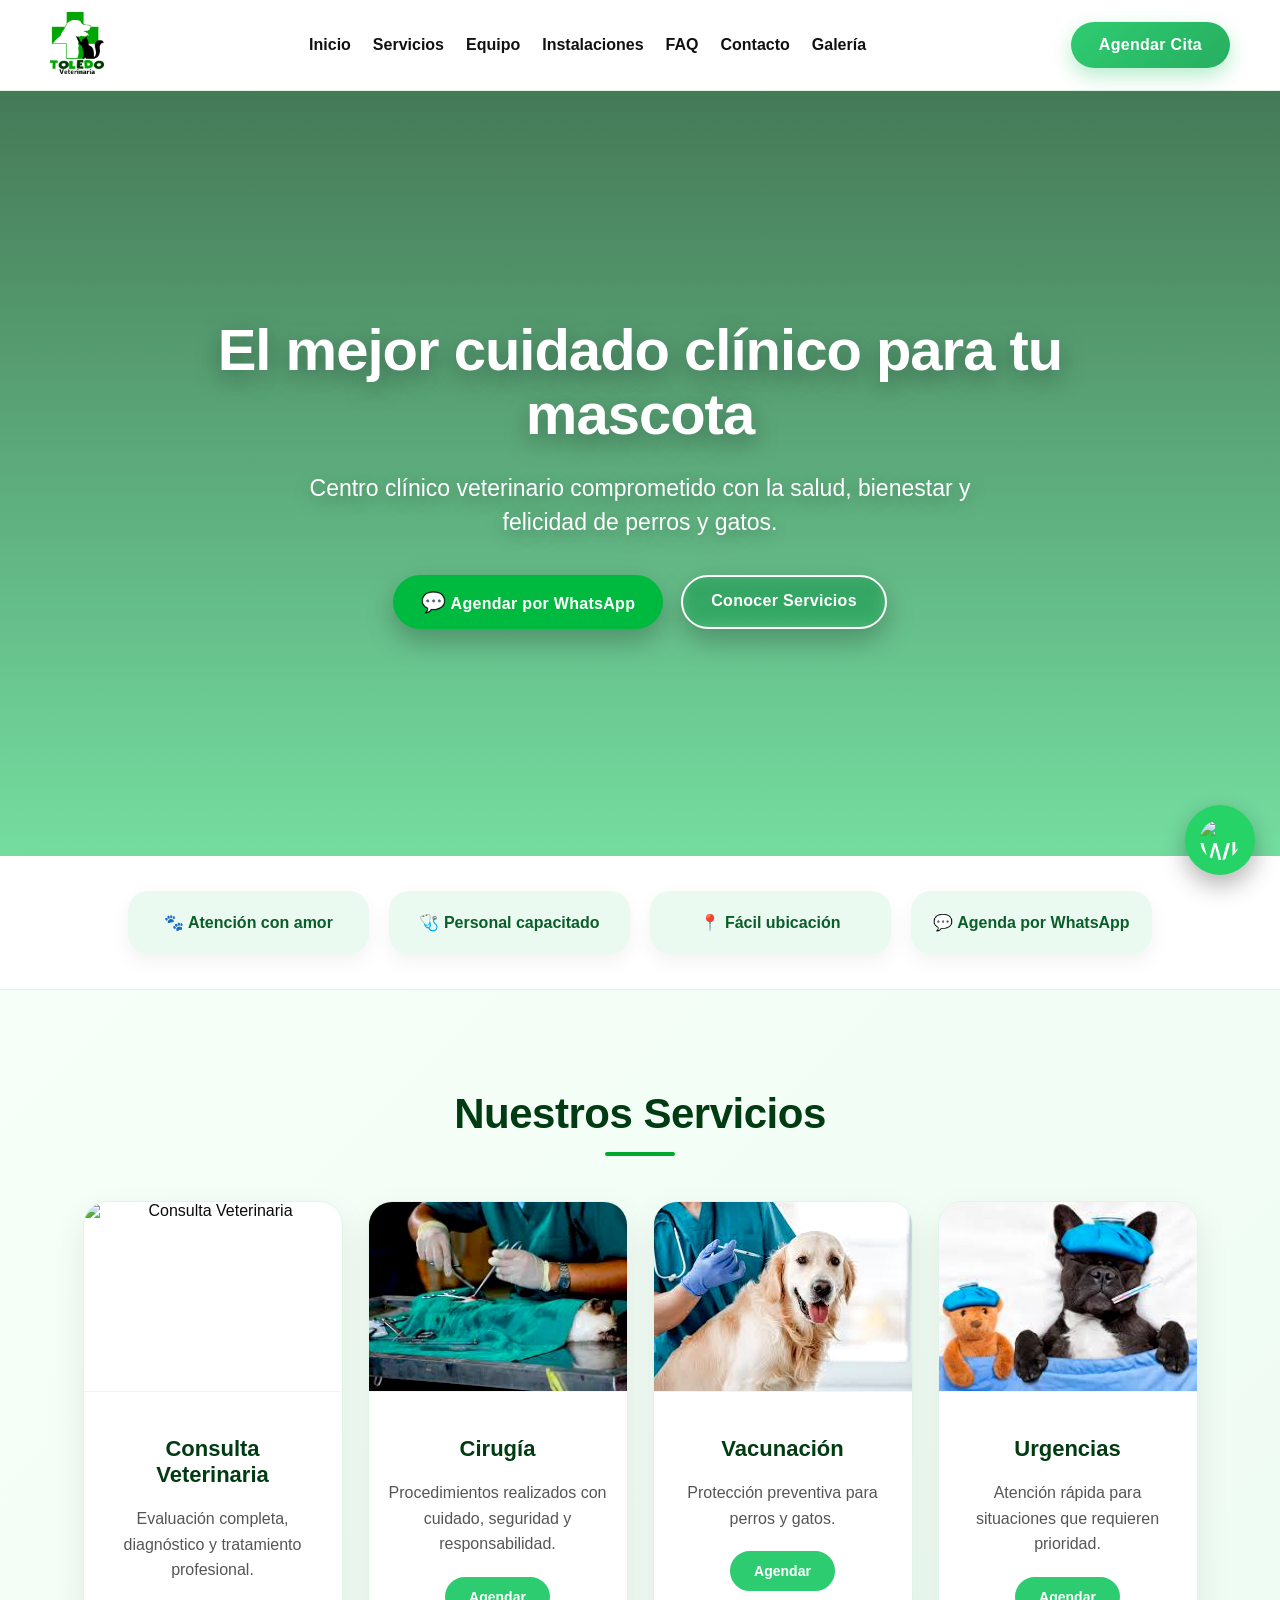
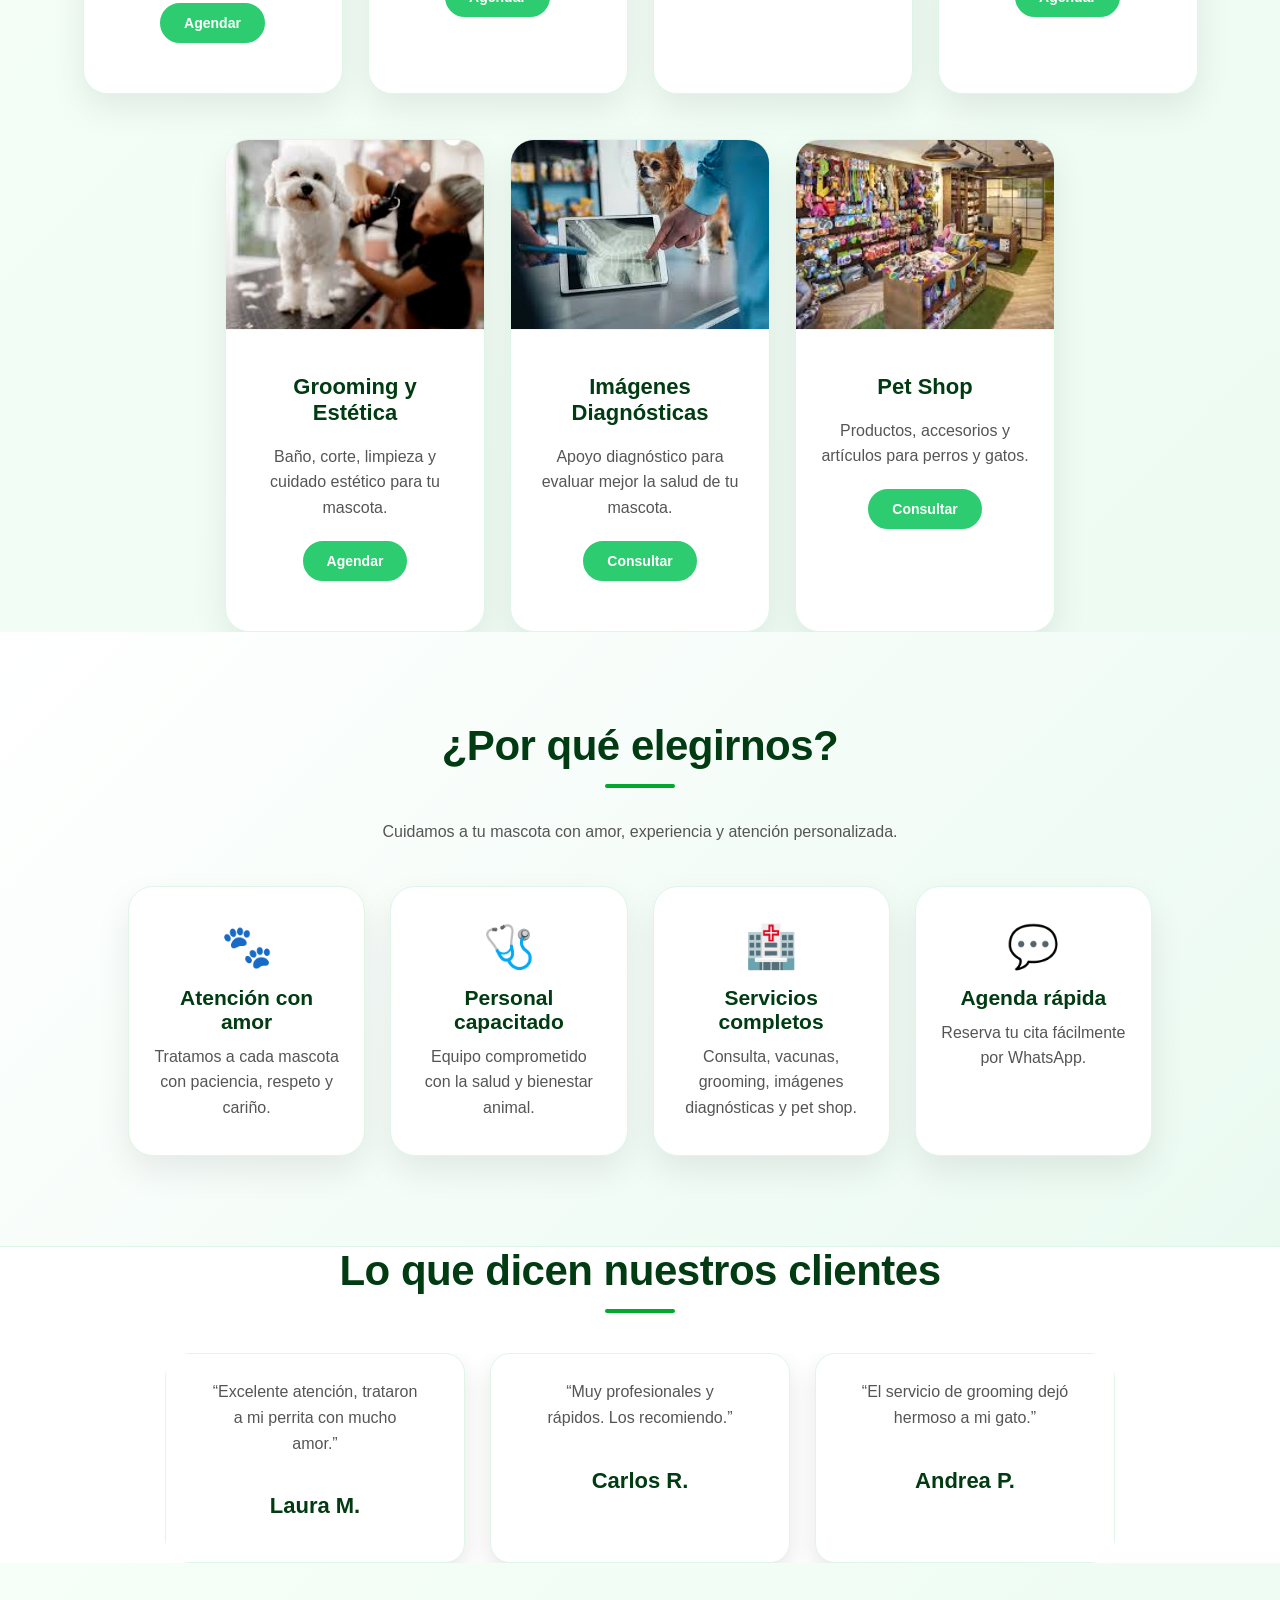
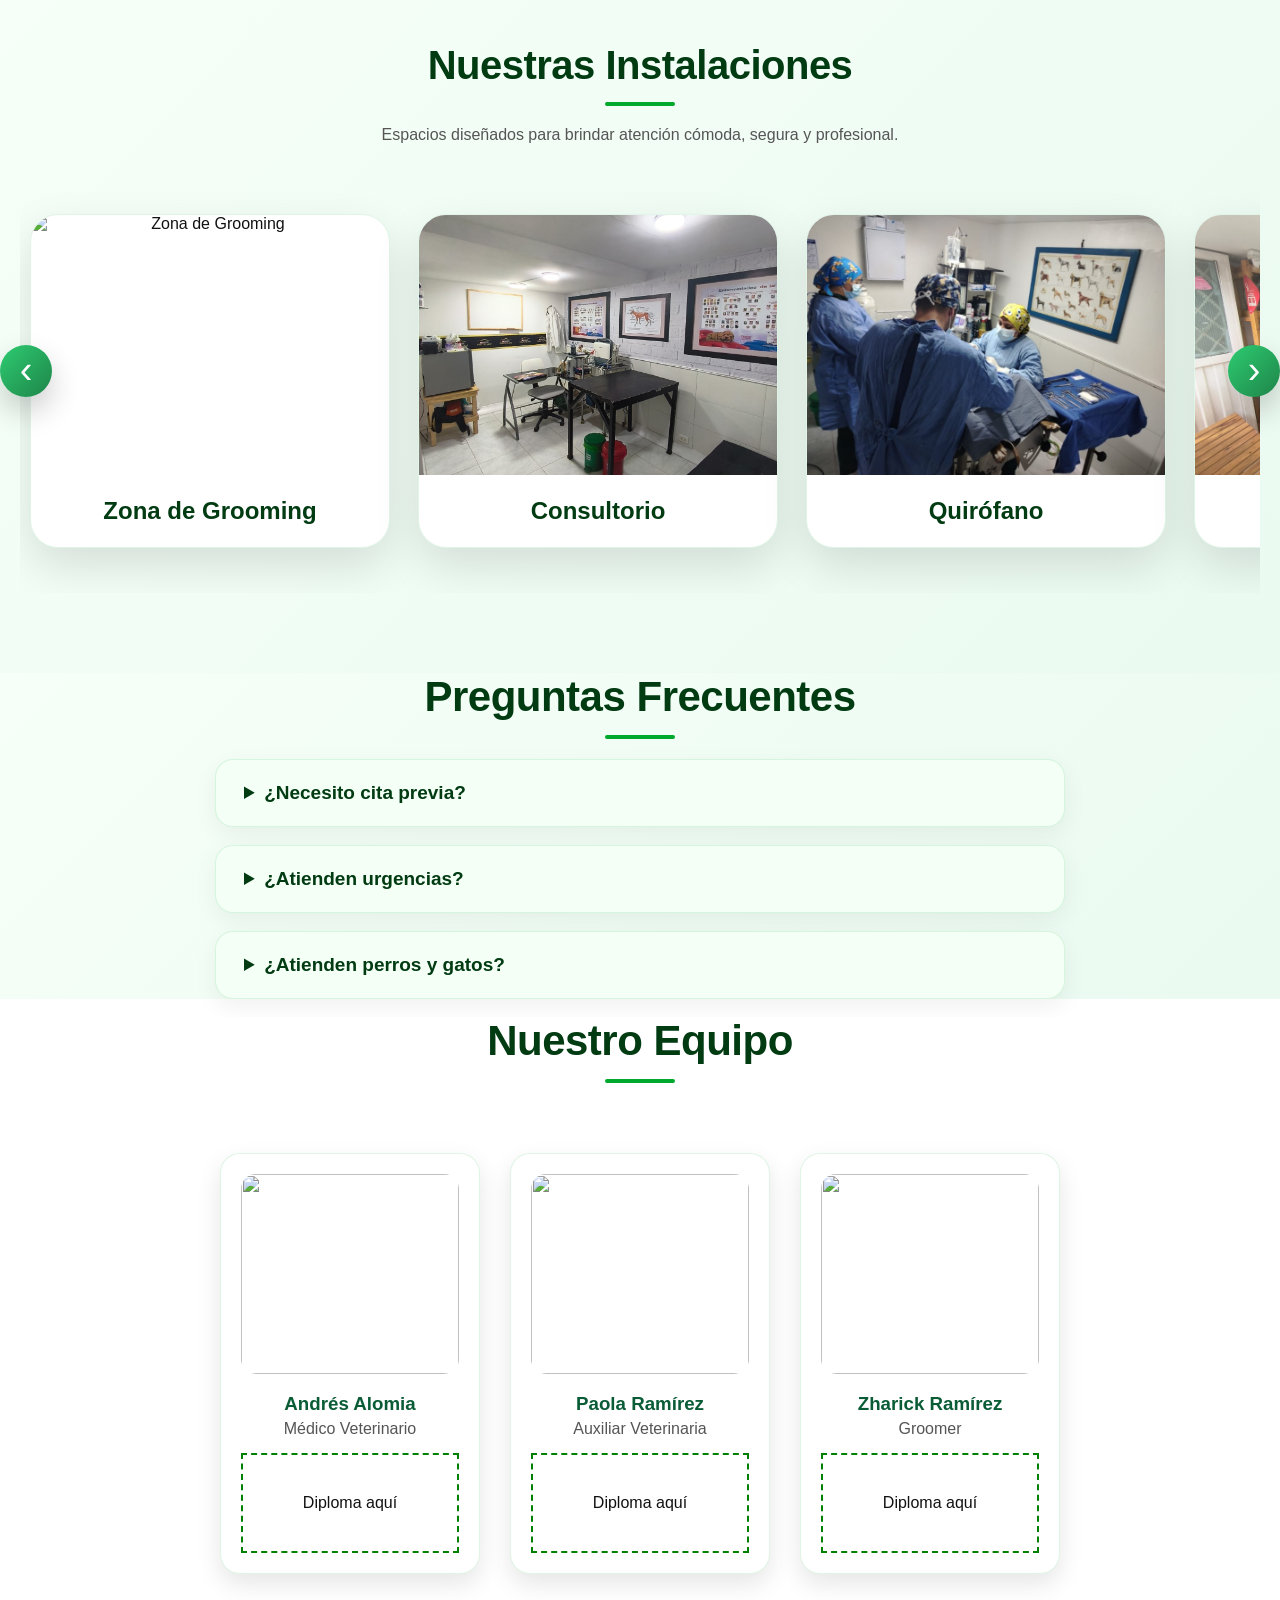
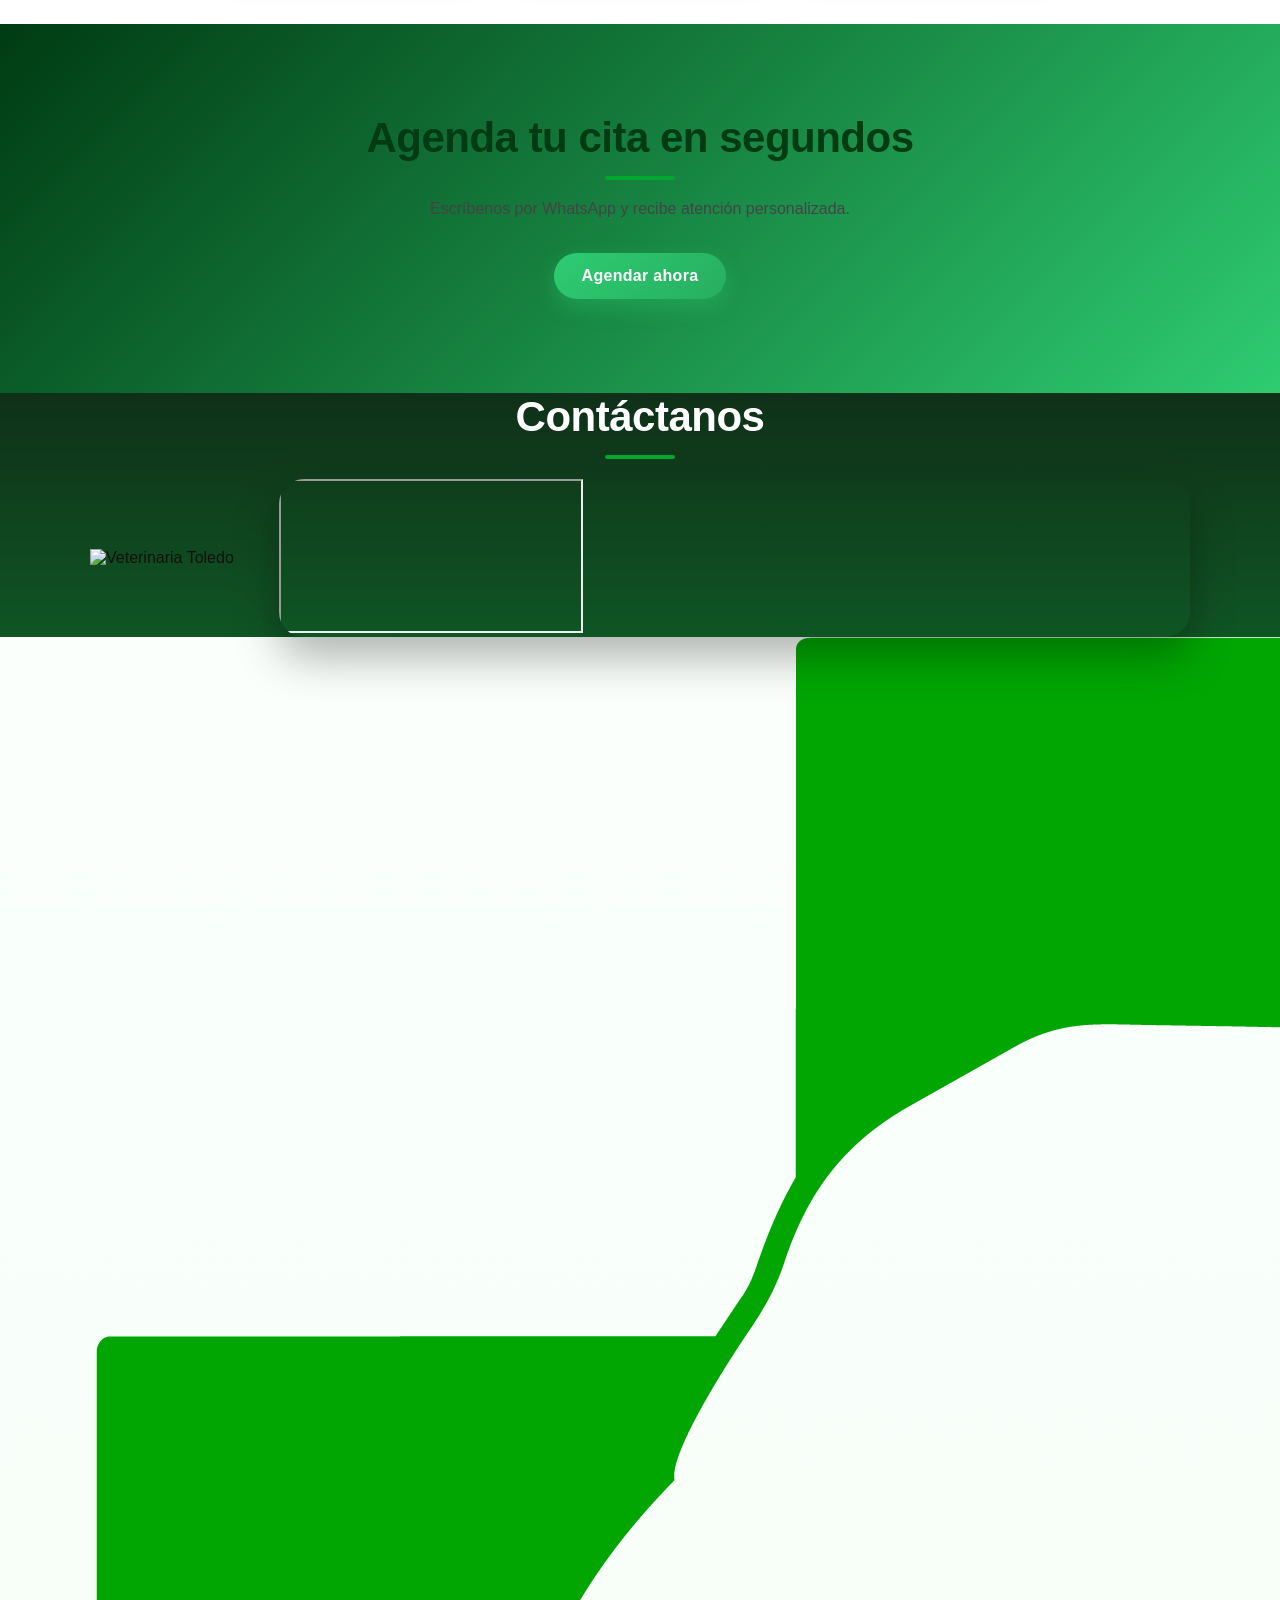
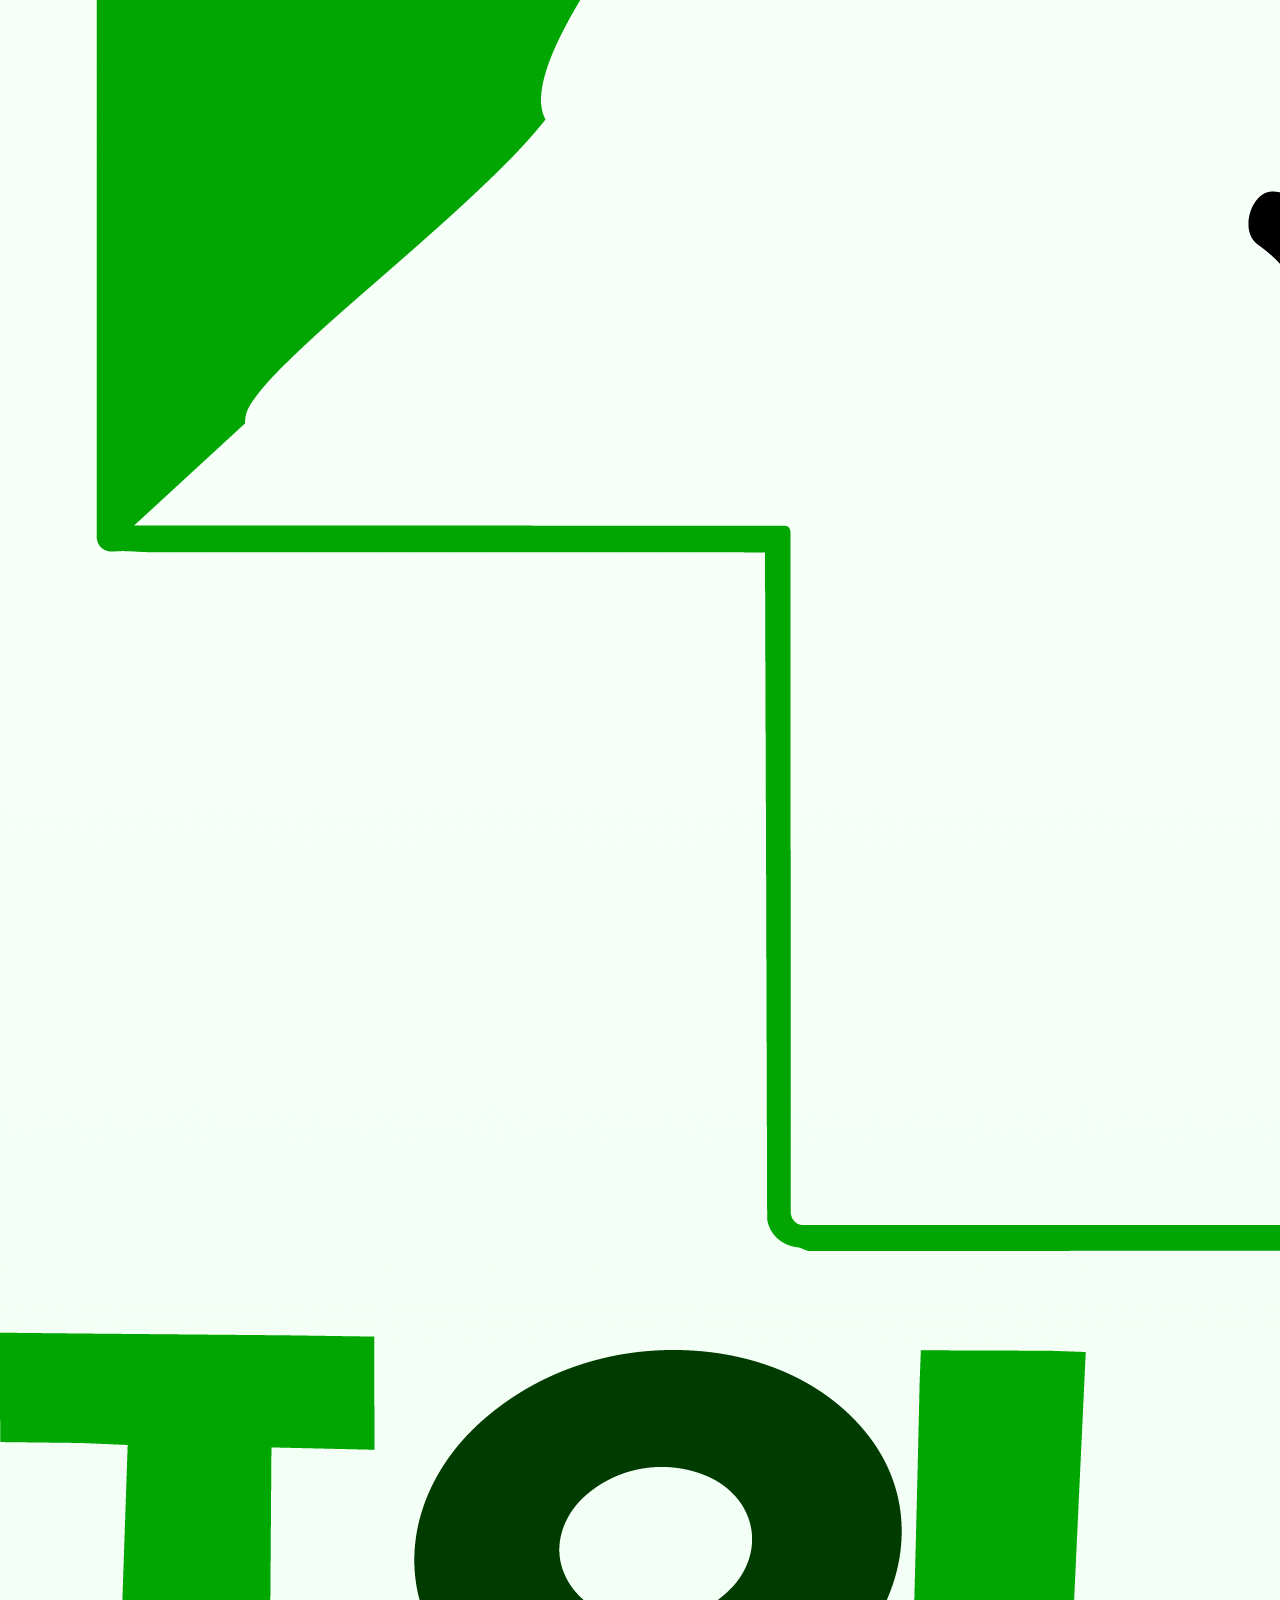
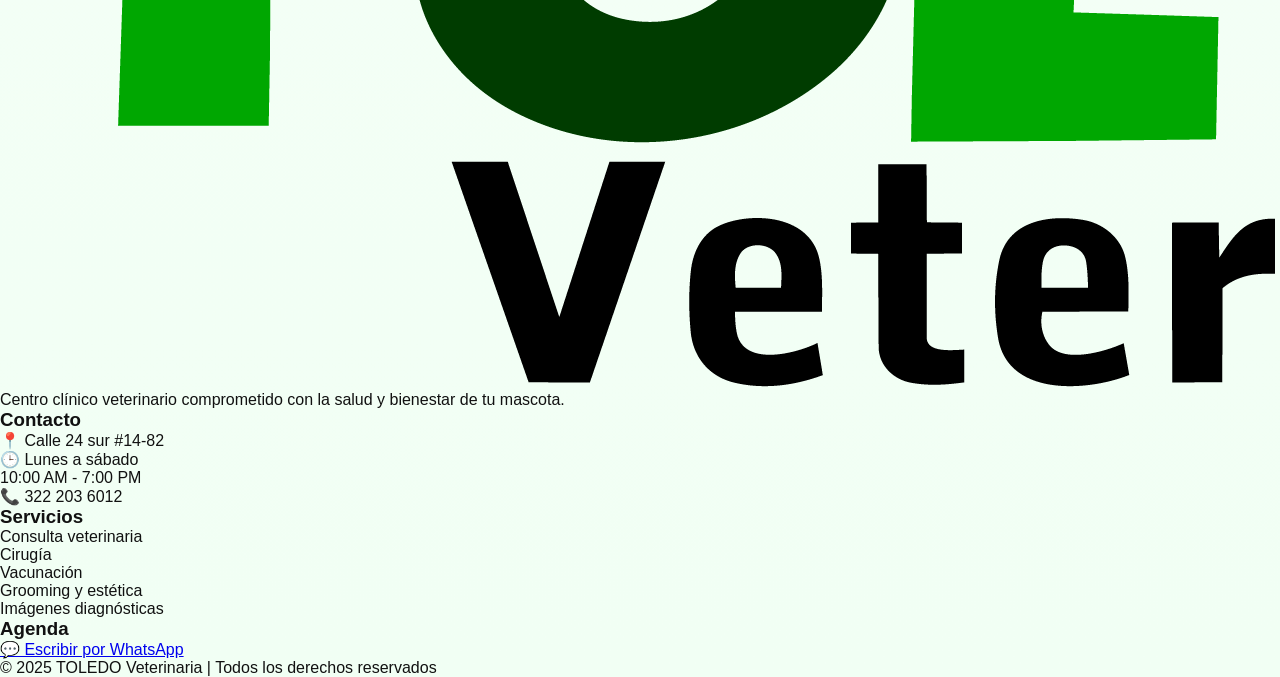
==== index.html @ 74d3b826 "Add files via upload" ====
<!DOCTYPE html>
<html lang="es">
<head>
  <meta charset="UTF-8">
  <meta name="viewport" content="width=device-width, initial-scale=1.0">
  <title>TOLEDO Veterinaria</title>
  <link rel="stylesheet" href="styles.css">
</head>

<body>

<header>
  <nav>
    <a href="#inicio" class="logo">
      <img src="img/logo.png" alt="TOLEDO Veterinaria">
    </a>

    <ul>
      <li><a href="#inicio">Inicio</a></li>
      <li><a href="#servicios">Servicios</a></li>
      <li><a href="#equipo">Equipo</a></li>
      <li><a href="#instalaciones">Instalaciones</a></li>
      <li><a href="#preguntas">FAQ</a></li>
      <li><a href="#contacto">Contacto</a></li>
      <li><a href="galeria.html">Galería</a></li>
    </ul>

    <a href="https://wa.me/573222036012?text=Hola,%20quiero%20agendar%20una%20cita" class="btn" target="_blank">
      Agendar Cita
    </a>

    <button class="menu-toggle" onclick="toggleMenu()">☰</button>
  </nav>
</header>

<div id="mobileMenu" class="mobile-menu">
  <span class="close-btn" onclick="toggleMenu()">✕</span>
  <a href="#inicio" onclick="toggleMenu()">Inicio</a>
  <a href="#servicios" onclick="toggleMenu()">Servicios</a>
  <a href="#equipo" onclick="toggleMenu()">Equipo</a>
  <a href="#instalaciones" onclick="toggleMenu()">Instalaciones</a>
  <a href="#preguntas" onclick="toggleMenu()">FAQ</a>
  <a href="#contacto" onclick="toggleMenu()">Contacto</a>
  <a href="galeria.html">Galería</a>
  <a href="https://wa.me/573222036012?text=Hola,%20quiero%20agendar%20una%20cita" class="btn-whatsapp" target="_blank">
    💬 Agendar por WhatsApp
  </a>
</div>

<section id="inicio" class="hero">
  <h1>El mejor cuidado clínico para tu mascota</h1>
  <p>Centro clínico veterinario comprometido con la salud, bienestar y felicidad de perros y gatos.</p>

  <div>
    <a href="https://wa.me/573222036012" class="btn whatsapp-btn" target="_blank">
  <span>💬</span> Agendar por WhatsApp
</a>
    <a href="#servicios" class="btn btn-outline">Conocer Servicios</a>
  </div>
</section><section class="beneficios">
  <div>🐾 Atención con amor</div>
  <div>🩺 Personal capacitado</div>
  <div>📍 Fácil ubicación</div>
  <div>💬 Agenda por WhatsApp</div>
</section>

<section id="servicios">
  <h2>Nuestros Servicios</h2>

  <div class="cards">

    <div class="card">
      <img src="img/consulta.jpg" alt="Consulta Veterinaria">
      <h3>Consulta Veterinaria</h3>
      <p>Evaluación completa, diagnóstico y tratamiento profesional.</p>
      <a href="https://wa.me/573222036012?text=Hola,%20quiero%20agendar%20consulta%20veterinaria" class="btn-servicio" target="_blank">Agendar</a>
    </div>

    <div class="card">
      <img src="img/cirugia.jpg" alt="Cirugía">
      <h3>Cirugía</h3>
      <p>Procedimientos realizados con cuidado, seguridad y responsabilidad.</p>
      <a href="https://wa.me/573222036012?text=Hola,%20quiero%20información%20sobre%20cirugía" class="btn-servicio" target="_blank">Agendar</a>
    </div>

    <div class="card">
      <img src="img/vacunacion.jpg" alt="Vacunación">
      <h3>Vacunación</h3>
      <p>Protección preventiva para perros y gatos.</p>
      <a href="https://wa.me/573222036012?text=Hola,%20quiero%20agendar%20vacunación" class="btn-servicio" target="_blank">Agendar</a>
    </div>

    <div class="card">
      <img src="img/urgencias.jpg" alt="Urgencias">
      <h3>Urgencias</h3>
      <p>Atención rápida para situaciones que requieren prioridad.</p>
      <a href="https://wa.me/573222036012?text=Hola,%20necesito%20atención%20de%20urgencias" class="btn-servicio" target="_blank">Agendar</a>
    </div>

    <div class="card">
      <img src="img/grooming.jpg" alt="Grooming y Estética">
      <h3>Grooming y Estética</h3>
      <p>Baño, corte, limpieza y cuidado estético para tu mascota.</p>
      <a href="https://wa.me/573222036012?text=Hola,%20quiero%20agendar%20grooming%20y%20estética" class="btn-servicio" target="_blank">Agendar</a>
    </div>

    <div class="card">
      <img src="img/imagenes.jpg" alt="Imágenes Diagnósticas">
      <h3>Imágenes Diagnósticas</h3>
      <p>Apoyo diagnóstico para evaluar mejor la salud de tu mascota.</p>
      <a href="https://wa.me/573222036012?text=Hola,%20quiero%20información%20sobre%20imágenes%20diagnósticas" class="btn-servicio" target="_blank">Consultar</a>
    </div>

    <div class="card">
      <img src="img/petshop.jpg" alt="Pet Shop">
      <h3>Pet Shop</h3>
      <p>Productos, accesorios y artículos para perros y gatos.</p>
      <a href="https://wa.me/573222036012?text=Hola,%20quiero%20información%20sobre%20Pet%20Shop" class="btn-servicio" target="_blank">Consultar</a>
    </div>

  </div>
  <section id="porque-elegirnos" class="porque-elegirnos">
  <h2>¿Por qué elegirnos?</h2>
  <p class="subtexto">Cuidamos a tu mascota con amor, experiencia y atención personalizada.</p>

  <div class="porque-grid">
    <div class="porque-card">
      <span>🐾</span>
      <h3>Atención con amor</h3>
      <p>Tratamos a cada mascota con paciencia, respeto y cariño.</p>
    </div>

    <div class="porque-card">
      <span>🩺</span>
      <h3>Personal capacitado</h3>
      <p>Equipo comprometido con la salud y bienestar animal.</p>
    </div>

    <div class="porque-card">
      <span>🏥</span>
      <h3>Servicios completos</h3>
      <p>Consulta, vacunas, grooming, imágenes diagnósticas y pet shop.</p>
    </div>

    <div class="porque-card">
      <span>💬</span>
      <h3>Agenda rápida</h3>
      <p>Reserva tu cita fácilmente por WhatsApp.</p>
    </div>
  </div>
</section>
</section><section class="testimonios">
  <h2>Lo que dicen nuestros clientes</h2>

  <div class="carousel">
    <div class="carousel-track">

      <div class="card">
        <p>“Excelente atención, trataron a mi perrita con mucho amor.”</p>
        <h3>Laura M.</h3>
      </div>

      <div class="card">
        <p>“Muy profesionales y rápidos. Los recomiendo.”</p>
        <h3>Carlos R.</h3>
      </div>

      <div class="card">
        <p>“El servicio de grooming dejó hermoso a mi gato.”</p>
        <h3>Andrea P.</h3>
      </div>
      <div class="card">
        <p>“Excelente atención, trataron a mi perrita con mucho amor.”</p>
        <h3>Laura M.</h3>
      </div>

      <div class="card">
        <p>“Muy profesionales y rápidos. Los recomiendo.”</p>
        <h3>Carlos R.</h3>
      </div>

      <div class="card">
        <p>“El servicio de grooming dejó hermoso a mi gato.”</p>
        <h3>Andrea P.</h3>
      </div>

    </div>
  </div>
</section>
</section>
<section id="instalaciones" class="instalaciones">
  <h2>Nuestras Instalaciones</h2>
  <p class="subtexto">Espacios diseñados para brindar atención cómoda, segura y profesional.</p>

  <div class="inst-slider">
    <button class="inst-btn inst-prev">‹</button>

    <div class="inst-track" id="instTrack">
      <div class="inst-card">
  <img src="img/grooming-zona.jpg" alt="Zona de Grooming">
  <h3>Zona de Grooming</h3>
</div>
      <div class="inst-card">
        <img src="img/consultorio.jpg" alt="Consultorio">
        <h3>Consultorio</h3>
      </div>

      <div class="inst-card">
        <img src="img/quirofano.jpg" alt="Quirófano">
        <h3>Quirófano</h3>
      </div>

      <div class="inst-card">
        <img src="img/recepcion.jpg" alt="Recepción">
        <h3>Recepción</h3>
      </div>
    </div>

    <button class="inst-btn inst-next">›</button>
  </div>
</section>

<div class="modal-img" id="modalImg">
  <span id="cerrarModal">&times;</span>
  <img id="modalFoto" src="" alt="Imagen ampliada">
</div>

<section id="preguntas">
  <h2>Preguntas Frecuentes</h2>

  <details>
    <summary>¿Necesito cita previa?</summary>
    <p>Sí, recomendamos agendar por WhatsApp para garantizar una mejor atención.</p>
  </details>

  <details>
    <summary>¿Atienden urgencias?</summary>
    <p>Sí, contáctanos por WhatsApp para confirmar disponibilidad.</p>
  </details>

  <details>
    <summary>¿Atienden perros y gatos?</summary>
    <p>Sí, brindamos atención para perros y gatos.</p>
  </details>
</section>
<section id="equipo">
  <h2>Nuestro Equipo</h2>

  <div class="equipo-container">

    <div class="miembro">
      <img src="img/andres.jpg">
      <h3>Andrés Alomia</h3>
      <p>Médico Veterinario</p>

      <div class="diploma-box">Diploma aquí</div>
    </div>

    <div class="miembro">
      <img src="img/paola.jpg">
      <h3>Paola Ramírez</h3>
      <p>Auxiliar Veterinaria</p>

      <div class="diploma-box">Diploma aquí</div>
    </div>

    <div class="miembro">
      <img src="img/zharick.jpg">
      <h3>Zharick Ramírez</h3>
      <p>Groomer</p>

      <div class="diploma-box">Diploma aquí</div>
    </div>

  </div>
</section>
<section class="citas-pro">
  <h2>Agenda tu cita en segundos</h2>
  <p>Escríbenos por WhatsApp y recibe atención personalizada.</p>

  <a href="https://wa.me/573222036012?text=Hola,%20quiero%20agendar%20una%20cita"
     class="btn">
    Agendar ahora
  </a>
</section>

<section id="contacto" class="contacto">

  <h2>Contáctanos</h2>

  <div class="contacto-container">

    <!-- IMAGEN -->
    <div class="contacto-img">
      <img src="img/veterinaria.jpg" alt="Veterinaria Toledo">
    </div>

    <!-- MAPA -->
    <div class="contacto-mapa">
      <iframe 
        src="https://www.google.com/maps?q=calle+24+sur+14-82&output=embed"
        allowfullscreen="" 
        loading="lazy">
      </iframe>
    </div>

  </div>

</section>
</section>
</section>

<a href="https://wa.me/573222036012?text=Hola,%20quiero%20agendar%20una%20cita" class="whatsapp" target="_blank">
  <img src="img/WhatsApp.jpg" alt="WhatsApp">
</a>

<script src="script.js"></script>
<footer class="footer">
  <div class="footer-container">

    <!-- LOGO -->
    <div class="footer-col">
      <img src="img/logo.png" alt="TOLEDO Veterinaria" class="footer-logo">
      <p>Centro clínico veterinario comprometido con la salud y bienestar de tu mascota.</p>
    </div>

    <!-- CONTACTO -->
    <div class="footer-col">
      <h3>Contacto</h3>
      <p>📍 Calle 24 sur #14-82</p>
      <p>🕒 Lunes a sábado</p>
      <p>10:00 AM - 7:00 PM</p>
      <p>📞 322 203 6012</p>
    </div>

    <!-- SERVICIOS -->
    <div class="footer-col">
      <h3>Servicios</h3>
      <p>Consulta veterinaria</p>
      <p>Cirugía</p>
      <p>Vacunación</p>
      <p>Grooming y estética</p>
      <p>Imágenes diagnósticas</p>
    </div>

    <!-- WHATSAPP -->
    <div class="footer-col">
      <h3>Agenda</h3>
      <a href="https://wa.me/573222036012" target="_blank" class="footer-btn">
        💬 Escribir por WhatsApp
      </a>
    </div>

  </div>

  <div class="footer-bottom">
    © 2025 TOLEDO Veterinaria | Todos los derechos reservados
  </div>
</footer>
</body>
</html>
---- styles.css ----
:root {
  --verde: #2ecc71;
  --verde-suave: #eafaf1;
  --verde-oscuro: #1e8449;
  --gris: #555;
  --blanco: #ffffff;
}* {
  margin: 0;
  padding: 0;
  box-sizing: border-box;
}

html {
  scroll-behavior: smooth;
}

body {
  font-family: "Segoe UI", Arial, sans-serif;
  background: linear-gradient(180deg, #f8fff9, #ffffff);
  color: #111;
}


/* HEADER */
header {
  background: rgba(255, 255, 255, 0.95);
  border-bottom: 1px solid #e0f5e8;
}


nav {
  max-width: 1250px;
  margin: auto;
  padding: 12px 35px;
  display: flex;
  align-items: center;
  justify-content: space-between;
}

.logo img {
  height: 62px;
  width: auto;
}

nav ul {
  display: flex;
  list-style: none;
  gap: 22px;
}

nav ul li a {
  color: #111;
  text-decoration: none;
  font-weight: 600;
}

nav ul li a:hover {
  color: #00a82d;
}

/* BOTONES */
.btn {
  background: var(--verde);
  border-radius: 30px;
  box-shadow: 0 8px 20px rgba(46, 204, 113, 0.3);
}

.btn:hover {
  background: var(--verde-oscuro);
}


.whatsapp {
  position: fixed;
  bottom: 25px;
  right: 25px;
  width: 65px;
  height: 65px;
  background: linear-gradient(135deg, #25D366, #1ebe5d);
  border-radius: 50%;
  display: flex;
  align-items: center;
  justify-content: center;
  box-shadow: 0 10px 25px rgba(0,0,0,0.25);
  transition: 0.3s;
}

.whatsapp img {
  width: 32px;
  height: 32px;
}

.whatsapp:hover {
  transform: scale(1.1);
}

@keyframes pulse {
  0% {
    box-shadow: 0 0 0 0 rgba(46,204,113,0.6);
  }
  70% {
    box-shadow: 0 0 0 15px rgba(46,204,113,0);
  }
  100% {
    box-shadow: 0 0 0 0 rgba(46,204,113,0);
  }
}

/* HERO */
.hero {
  background: linear-gradient(
      rgba(30, 132, 73, 0.85),
      rgba(46, 204, 113, 0.75)
    ),
    url("https://images.unsplash.com/photo-1628009368231-7bb7cfcb0def?auto=format&fit=crop&w=1600&q=80");

  background-size: cover;
  background-position: center;
}




.hero h1 {
  font-size: 58px;
  max-width: 850px;
  line-height: 1.1;
  margin-bottom: 22px;
}

.hero p {
  font-size: 22px;
  max-width: 700px;
  margin-bottom: 30px;
}

.hero div {
  display: flex;
  gap: 18px;
  flex-wrap: wrap;
  justify-content: center;
}

/* SECCIONES */
section {
  background: #ffffff;
}

section h2 {
  text-align: center;
  font-size: 42px;
  margin-bottom: 20px;
  color: #003b12;
}

section > p {
  text-align: center;
  max-width: 750px;
  margin: 0 auto 35px;
  color: #444;
}

/* TARJETAS */
.cards {
  display: grid;
  grid-template-columns: repeat(4, 1fr);
  gap: 28px;
  max-width: 1200px;
  margin: 0 auto;
}.cards .card:nth-child(5) {
  grid-column: 2;
}

.cards .card:nth-child(6) {
  grid-column: 3;
}

.cards .card:nth-child(7) {
  grid-column: 4;
}


.card {
  background: var(--blanco);
  border: 1px solid #eafaf1;
  border-radius: 20px;
  box-shadow: 0 12px 30px rgba(0,0,0,0.05);
}.card {
  transition: all 0.3s ease;
}

.card:hover {
  transform: translateY(-8px);
  box-shadow: 0 20px 40px rgba(0,0,0,0.12);
}

.card:hover {
  border: 1px solid var(--verde);
  box-shadow: 0 20px 40px rgba(46,204,113,0.15);
}

.card h3 {
  color: #003b12;
  margin-bottom: 12px;
  font-size: 22px;
}

.card p {
  color: #555;
  line-height: 1.6;
}

/* NOSOTROS */
.nosotros {
  background: var(--verde-suave);
}

.nosotros-container {
  max-width: 1200px;
  margin: auto;
  display: flex;
  align-items: center;
  gap: 55px;
}

.nosotros-img,
.nosotros-texto {
  flex: 1;
}

.nosotros-img img {
  width: 100%;
  height: 430px;
  object-fit: cover;
  border-radius: 30px;
  box-shadow: 0 20px 45px rgba(0,0,0,0.14);
}

.nosotros-texto h2 {
  text-align: left;
}

.nosotros-texto p {
  font-size: 18px;
  line-height: 1.8;
  color: #444;
  margin-bottom: 15px;
}

/* EQUIPO */
.equipo {
  background: #ffffff;
}

.miembro {
  border: 1px solid #eafaf1;
}

.equipo-subtitulo {
  font-size: 18px;
  color: #555;
  margin-bottom: 45px;
}

.equipo-container {
  display: flex;
  justify-content: center;
  gap: 80px;
  flex-wrap: wrap;
}

.doctor-card {
  width: 320px;
  background: white;
  padding: 30px;
  border-radius: 28px;
  box-shadow: 0 15px 40px rgba(0,0,0,0.1);
  transition: 0.3s ease;
}

.doctor-card:hover {
  transform: translateY(-10px);
}

.doctor-foto {
  width: 100%;
  height: 280px;
  background: #d9f7df;
  border: 3px dashed #00a82d;
  border-radius: 22px;
  display: flex;
  align-items: center;
  justify-content: center;
  color: #00a82d;
  font-weight: bold;
  margin-bottom: 20px;
}

.doctor-card h3 {
  color: #003b12;
  font-size: 24px;
  margin-bottom: 8px;
}

.doctor-card p {
  color: #555;
}

/* FAQ */
#preguntas {
  background: white;
}

details {
  max-width: 850px;
  margin: 18px auto;
  background: #f4fff6;
  padding: 22px 28px;
  border-radius: 18px;
  box-shadow: 0 8px 25px rgba(0,0,0,0.06);
}

summary {
  cursor: pointer;
  font-size: 19px;
  font-weight: 700;
  color: #003b12;
}

details p {
  margin-top: 15px;
  color: #555;
  line-height: 1.6;
}

/* CONTACTO */
.contacto {
  background: linear-gradient(
    rgba(30, 132, 73, 0.95),
    rgba(46, 204, 113, 0.95)
  );
}

.contacto h2 {
  color: white;
}

.contacto-container {
  max-width: 1100px;
  margin: auto;
  display: flex;
  gap: 45px;
  align-items: center;
  flex-wrap: wrap;
}

.contacto-info,
.contacto-mapa {
  flex: 1;
}

.contacto-info h3 {
  color: #00ff66;
  margin-top: 20px;
}

.contacto-info p,
.contacto-info a {
  color: white;
  font-size: 18px;
  text-decoration: none;
}

.contacto-mapa {
  border-radius: 25px;
  overflow: hidden;
  box-shadow: 0 20px 45px rgba(0,0,0,0.3);
}

/* WHATSAPP */
.whatsapp {
  position: fixed;
  right: 25px;
  bottom: 25px;
  width: 68px;
  height: 68px;
  background: #25d366;
  color: white;
  border-radius: 50%;
  display: flex;
  align-items: center;
  justify-content: center;
  text-decoration: none;
  font-size: 32px;
  box-shadow: 0 12px 30px rgba(0,0,0,0.35);
  z-index: 2000;
  transition: 0.3s ease;
}

.whatsapp:hover {
  transform: scale(1.12);
}

/* CELULAR */
@media (max-width: 900px) {
  nav {
    flex-direction: column;
    gap: 15px;
  }

  nav ul {
    flex-wrap: wrap;
    justify-content: center;
    gap: 14px;
  }

  .hero h1 {
    font-size: 38px;
  }

  .hero p {
    font-size: 18px;
  }

  .cards {
    grid-template-columns: 1fr;
  }

  .nosotros-container {
    flex-direction: column;
    text-align: center;
  }

  .nosotros-texto h2 {
    text-align: center;
  }

  .contacto-container {
    flex-direction: column;
  }

  section {
    padding: 65px 25px;
  }.card img {
  width: 100%;
  height: 160px;
  object-fit: cover;
  border-radius: 15px;
  margin-bottom: 15px;
}.card:hover img {
  transform: scale(1.05);
}

.card img {
  transition: 0.3s;
}.cards {
  display: grid;
  grid-template-columns: repeat(4, 1fr);
  gap: 25px;
  padding: 40px;
}

.card {
  background: #fff;
  border-radius: 20px;
  padding: 20px;
  text-align: center;
  box-shadow: 0 10px 25px rgba(0,0,0,0.08);
  overflow: hidden;
}

/* 🔥 ESTA PARTE ARREGLA TODO */
.card img {
  width: 100%;
  height: 180px;
  object-fit: cover; /* evita que se deformen */
  border-radius: 15px;
  margin-bottom: 15px;
}

/* Animación bonita */
.card:hover {
  transform: translateY(-8px);
  transition: 0.3s;
}.cards {
  display: grid;
  grid-template-columns: repeat(auto-fit, minmax(240px, 1fr));
  gap: 28px;
  margin-top: 45px;
}
}


.card {
  background: #fff;
  border-radius: 22px;
  padding: 0 0 25px;
  text-align: center;
  box-shadow: 0 10px 25px rgba(0,0,0,0.08);
  overflow: hidden;
  transition: 0.3s ease;
}

.card img {
  width: 100%;
  height: 180px;
  object-fit: cover;
  display: block;
}

.card h3 {
  padding: 22px 18px 8px;
}

.card p {
  padding: 0 18px;
}

.card:hover {
  transform: translateY(-8px);
}
#servicios {
  padding-top: 100px;
}

#servicios h2 {
  margin-bottom: 35px;
}

.card img {
  border-bottom: 1px solid #e6f4e9;
}

.card:hover img {
  transform: scale(1.05);
}

.card img {
  transition: 0.3s ease;
}.hero p {
  color: #ffffff;
}.instalaciones-grid {
  display: grid;
  grid-template-columns: repeat(auto-fit, minmax(220px, 1fr));
  gap: 25px;
  padding: 40px;
}

.instalacion {
  text-align: center;
}

.img-placeholder {
  width: 100%;
  height: 150px;
  background: #e6f4e9;
  border-radius: 15px;
  margin-bottom: 10px;
  display: flex;
  align-items: center;
  justify-content: center;
  color: #7a7a7a;
  font-size: 14px;
}#instalaciones {
  text-align: center;
  padding: 80px 20px;
}

.subtexto {
  max-width: 600px;
  margin: 10px auto 40px;
  color: #555;
}

.instalaciones-grid {
  display: grid;
  grid-template-columns: repeat(auto-fit, minmax(220px, 1fr));
  gap: 25px;
}

.instalacion {
  text-align: center;
}

.img-placeholder {
  width: 100%;
  height: 150px;
  background: #e6f4e9;
  border-radius: 15px;
  margin-bottom: 10px;
}

/* Opcional */
.img-placeholder::after {
  content: "Imagen aquí";
  color: #7a7a7a;
  font-size: 13px;
}.instalaciones {
  text-align: center;
  background: #f4fff6;
}

.subtexto {
  max-width: 650px;
  margin: 0 auto 40px;
  color: #555;
}

.carousel {
  width: 100%;
  max-width: 950px;
  margin: auto;
  overflow: hidden;
  border-radius: 25px;
}

.carousel-track {
  display: flex;
  width: 400%;
  animation: carrusel 16s infinite ease-in-out;
}

.slide {
  width: 25%;
  padding: 20px;
}

.slide .img-placeholder {
  width: 100%;
  height: 330px;
  background: #e1f4e5;
  border-radius: 25px;
  display: flex;
  align-items: center;
  justify-content: center;
}

.slide .img-placeholder::after {
  content: "Imagen aquí";
  color: #008c2a;
  font-weight: bold;
}

.slide h3 {
  margin-top: 18px;
  font-size: 26px;
  color: #003b12;
}

@keyframes carrusel {
  0%, 20% {
    transform: translateX(0);
  }

  25%, 45% {
    transform: translateX(-25%);
  }

  50%, 70% {
    transform: translateX(-50%);
  }

  75%, 95% {
    transform: translateX(-75%);
  }

  100% {
    transform: translateX(0);
  }
}.equipo {
  text-align: center;
  padding: 60px 20px;
  background: #f5f7f6;
}

.equipo h2 {
  color: #0a5c36;
  margin-bottom: 40px;
}

.equipo-container {
  display: flex;
  justify-content: center;
  gap: 40px;
  flex-wrap: wrap;
}

.miembro {
  background: white;
  padding: 20px;
  border-radius: 15px;
  width: 220px;
  box-shadow: 0 5px 15px rgba(0,0,0,0.1);
  transition: 0.3s;
}

.miembro:hover {
  transform: translateY(-8px);
}

.miembro img {
  width: 100%;
  height: 220px;
  object-fit: cover;
  border-radius: 10px;
}

.miembro h3 {
  margin: 15px 0 5px;
  color: #0a5c36;
}

.miembro p {
  color: #555;
}/* ===== MEJORAS PREMIUM GENERALES ===== */

:root {
  --verde: #00a82d;
  --verde-oscuro: #003b12;
  --verde-suave: #eefbf1;
  --negro: #111;
  --gris: #555;
  --blanco: #fff;
}

/* Fondo general más elegante */
body {
  background: linear-gradient(180deg, #f6fff8 0%, #ffffff 45%, #f1fff4 100%);
}

/* Header más fino */
header {
  backdrop-filter: blur(10px);
  border-bottom: 1px solid rgba(0, 168, 45, 0.12);
}

nav ul li a {
  position: relative;
}

nav ul li a::after {
  content: "";
  width: 0;
  height: 2px;
  background: var(--verde);
  position: absolute;
  left: 0;
  bottom: -6px;
  transition: 0.3s;
}

nav ul li a:hover::after {
  width: 100%;
}

/* Hero más elegante */
.hero {
  position: relative;
}

.hero h1 {
  text-shadow: 0 8px 25px rgba(0,0,0,0.35);
  letter-spacing: -1px;
}

.hero p {
  color: #ffffff !important;
  text-shadow: 0 5px 18px rgba(0,0,0,0.35);
}

/* Botones más premium */
.btn {
  border: none;
  letter-spacing: 0.3px;
}

.btn-outline {
  background: rgba(255,255,255,0.12);
  border: 2px solid rgba(255,255,255,0.8);
  backdrop-filter: blur(8px);
}

/* Secciones más limpias */
section {
  position: relative;
}

section h2 {
  font-weight: 800;
  letter-spacing: -0.5px;
}

section h2::after {
  content: "";
  display: block;
  width: 70px;
  height: 4px;
  background: var(--verde);
  margin: 14px auto 0;
  border-radius: 20px;
}

/* Tarjetas más elegantes */
.card,
.miembro,
.doctor-card {
  border: 1px solid rgba(0,168,45,0.12);
  box-shadow: 0 18px 45px rgba(0,0,0,0.08);
}

.card:hover,
.miembro:hover,
.doctor-card:hover {
  transform: translateY(-12px);
  box-shadow: 0 28px 65px rgba(0,0,0,0.16);
}

/* Imágenes de servicios */
.card img {
  filter: saturate(1.05) contrast(1.05);
}

/* Nosotros más elegante */
.nosotros {
  background: linear-gradient(135deg, #ffffff, #f0fff3);
}

.nosotros-img img {
  border: 8px solid white;
}

.nosotros-texto {
  background: rgba(255,255,255,0.75);
  padding: 35px;
  border-radius: 28px;
  box-shadow: 0 18px 45px rgba(0,0,0,0.06);
}

/* Equipo más premium */
.equipo {
  background: linear-gradient(135deg, #eaffee, #ffffff);
}

.miembro {
  width: 260px;
  border-radius: 26px;
}

.miembro img {
  border-radius: 22px;
}

/* FAQ elegante */
details {
  border: 1px solid rgba(0,168,45,0.12);
}

summary:hover {
  color: var(--verde);
}

/* Contacto más elegante */
.contacto {
  background:
    linear-gradient(rgba(0, 35, 10, 0.94), rgba(0, 75, 22, 0.94));
}

.contacto-info {
  background: rgba(255,255,255,0.08);
  padding: 30px;
  border-radius: 25px;
  border: 1px solid rgba(255,255,255,0.15);
}

/* WhatsApp flotante más llamativo */
.whatsapp {
  animation: pulseWhatsApp 2s infinite;
}

@keyframes pulseWhatsApp {
  0% {
    box-shadow: 0 0 0 0 rgba(37, 211, 102, 0.6);
  }
  70% {
    box-shadow: 0 0 0 16px rgba(37, 211, 102, 0);
  }
  100% {
    box-shadow: 0 0 0 0 rgba(37, 211, 102, 0);
  }
}/* ===== ARREGLO INICIO / HERO ===== */

.hero {
  min-height: 85vh;
  padding: 120px 25px;
  background:
    linear-gradient(rgba(0, 70, 25, 0.72), rgba(46, 204, 113, 0.65)),
    url("https://images.unsplash.com/photo-1628009368231-7bb7cfcb0def?auto=format&fit=crop&w=1600&q=80");
  background-size: cover;
  background-position: center;
  display: flex;
  flex-direction: column;
  align-items: center;
  justify-content: center;
  text-align: center;
  color: white;
}

.hero h1 {
  max-width: 850px;
  font-size: 58px;
  line-height: 1.1;
  color: white !important;
  margin-bottom: 25px;
  text-shadow: 0 8px 25px rgba(0,0,0,0.35);
}

.hero p {
  max-width: 720px;
  font-size: 23px;
  line-height: 1.5;
  color: white !important;
  margin-bottom: 35px;
  text-shadow: 0 5px 18px rgba(0,0,0,0.35);
}

.hero div {
  display: flex;
  gap: 18px;
  justify-content: center;
  flex-wrap: wrap;
}

.hero .btn {
  background: #00b93f;
  color: white !important;
  text-decoration: none;
  padding: 15px 28px;
  border-radius: 35px;
  font-weight: 700;
  box-shadow: 0 12px 28px rgba(0,0,0,0.25);
}

.hero .btn-outline {
  background: transparent;
  border: 2px solid white;
  color: white !important;
}

@media (max-width: 768px) {
  .hero h1 {
    font-size: 38px;
  }

  .hero p {
    font-size: 18px;
  }
}.whatsapp-btn {
  display: inline-flex;
  align-items: center;
  gap: 10px;
  background: #25D366;
  color: white !important;
  font-weight: bold;
}

.whatsapp-btn span {
  font-size: 20px;
}.beneficios {
  display: grid;
  grid-template-columns: repeat(4, 1fr);
  gap: 20px;
  background: #ffffff;
  padding: 35px 10%;
  box-shadow: 0 15px 40px rgba(0,0,0,0.06);
}

.beneficios div {
  background: #eafaf1;
  color: #0b5d2a;
  padding: 22px;
  border-radius: 20px;
  text-align: center;
  font-weight: 700;
  box-shadow: 0 8px 20px rgba(0,0,0,0.05);
}.card-btn {
  display: inline-block;
  margin: 18px 0 10px;
  padding: 10px 20px;
  background: #2ecc71;
  color: white;
  border-radius: 25px;
  text-decoration: none;
  font-weight: 700;
}

.card-btn:hover {
  background: #1e8449;
}#servicios,
#instalaciones,
#preguntas {
  background: linear-gradient(135deg, #f6fff8, #eafaf1);
}

#servicios {
  border-top: 1px solid #dff5e7;
  border-bottom: 1px solid #dff5e7;
}/* BOTONES SERVICIOS PREMIUM */
.btn-servicio {
  display: inline-block;
  margin-top: 15px;
  padding: 10px 22px;
  border-radius: 30px;
  background: white;
  color: #27ae60;
  font-weight: 600;
  border: 2px solid #2ecc71;
  text-decoration: none;
  transition: all 0.3s ease;
}

/* HOVER */
.btn-servicio:hover {
  background: linear-gradient(135deg, #2ecc71, #27ae60);
  color: white;
  transform: translateY(-2px);
  box-shadow: 0 10px 20px rgba(46, 204, 113, 0.4);
}.cards {
  display: grid;
  grid-template-columns: repeat(auto-fit, minmax(260px, 1fr));
  gap: 28px;
  margin-top: 45px;
}

.card {
  background: white;
  border-radius: 24px;
  overflow: hidden;
  text-align: center;
  box-shadow: 0 14px 35px rgba(0,0,0,0.08);
  border: 1px solid #dff5e7;
  transition: 0.3s ease;
}

.card img {
  width: 100%;
  height: 190px;
  object-fit: cover;
  display: block;
}

.card h3 {
  color: #003b12;
  font-size: 22px;
  margin: 22px 15px 10px;
}

.card p {
  color: #555;
  padding: 0 20px;
  line-height: 1.6;
}

.btn-servicio {
  display: inline-block;
  margin: 20px 0 25px;
  padding: 10px 22px;
  background: #2ecc71;
  color: white;
  border-radius: 25px;
  text-decoration: none;
  font-weight: 700;
  font-size: 14px;
}

.btn-servicio:hover {
  background: #1e8449;
  transform: scale(1.05);
}.galeria-hero {
  padding: 100px 20px 60px;
  text-align: center;
  background: linear-gradient(135deg, #eafaf1, #ffffff);
}

.galeria-hero h1 {
  font-size: 48px;
  color: #003b12;
  margin-bottom: 15px;
}

.galeria-hero p {
  color: #555;
  font-size: 19px;
}

.galeria {
  padding: 60px 10%;
  background: #f8fff9;
}

.galeria-grid {
  display: grid;
  grid-template-columns: repeat(3, 1fr);
  gap: 25px;
}

.galeria-item {
  border-radius: 22px;
  overflow: hidden;
  box-shadow: 0 14px 35px rgba(0,0,0,0.08);
}

.galeria-item img {
  width: 100%;
  height: 280px;
  object-fit: cover;
  display: block;
  transition: 0.3s ease;
}

.galeria-item:hover img {
  transform: scale(1.08);
}

@media (max-width: 768px) {
  .galeria-grid {
    grid-template-columns: 1fr;
  }

  .galeria-hero h1 {
    font-size: 34px;
  }
}/* GALERÍA TIPO INSTAGRAM */
.galeria-instagram {
  padding: 100px 10%;
  background: linear-gradient(135deg, #f6fff8, #eafaf1);
  text-align: center;
}

.galeria-instagram h1 {
  font-size: 46px;
  color: #003b12;
  margin-bottom: 15px;
}

.galeria-instagram p {
  color: #555;
  margin-bottom: 45px;
  font-size: 18px;
}

.instagram-grid {
  display: grid;
  grid-template-columns: repeat(4, 1fr);
  gap: 18px;
}

.insta-card {
  height: 260px;
  border-radius: 24px;
  overflow: hidden;
  box-shadow: 0 15px 35px rgba(0,0,0,0.12);
  transition: 0.35s ease;
  background: white;
}

.insta-card img {
  width: 100%;
  height: 100%;
  object-fit: cover;
  transition: 0.45s ease;
}

.insta-card:hover {
  transform: translateY(-8px);
}

.insta-card:hover img {
  transform: scale(1.12);
}/* ANIMACIONES SUAVES */
section {
  animation: fadeUp 0.8s ease both;
}

.card,
.miembro,
.doctor-card,
.insta-card,
.beneficios div {
  animation: fadeUp 0.9s ease both;
}

@keyframes fadeUp {
  from {
    opacity: 0;
    transform: translateY(25px);
  }

  to {
    opacity: 1;
    transform: translateY(0);
  }
}.equipo-container {
  display: flex;
  justify-content: center;
  gap: 30px;
  flex-wrap: wrap;
  padding: 50px;
}

.miembro {
  width: 260px;
  background: white;
  border-radius: 20px;
  padding: 20px;
  text-align: center;
  box-shadow: 0 10px 25px rgba(0,0,0,0.1);
}

.miembro img {
  width: 100%;
  height: 200px;
  object-fit: cover;
  border-radius: 15px;
}

.diploma-box {
  margin-top: 15px;
  height: 100px;
  border: 2px dashed green;
  display: flex;
  align-items: center;
  justify-content: center;
}@media (max-width: 768px) {
  .cards {
    grid-template-columns: 1fr;
  }

  .instagram-grid {
    grid-template-columns: 1fr;
  }

  .equipo-container {
    flex-direction: column;
    align-items: center;
  }
}/* BOTON PREMIUM PRINCIPAL */
.btn {
  background: linear-gradient(135deg, #2ecc71, #27ae60);
  color: white;
  padding: 14px 28px;
  border-radius: 50px;
  font-weight: 600;
  text-decoration: none;
  display: inline-block;
  transition: all 0.35s ease;
  box-shadow: 0 8px 20px rgba(46, 204, 113, 0.35);
  position: relative;
  overflow: hidden;
}

/* EFECTO HOVER */
.btn:hover {
  transform: translateY(-3px) scale(1.03);
  box-shadow: 0 15px 35px rgba(46, 204, 113, 0.5);
}

/* EFECTO BRILLO */
.btn::before {
  content: "";
  position: absolute;
  top: 0;
  left: -100%;
  width: 100%;
  height: 100%;
  background: linear-gradient(120deg, transparent, rgba(255,255,255,0.4), transparent);
  transition: 0.5s;
}

.btn:hover::before {
  left: 100%;
}.whatsapp {
  position: fixed;
  right: 25px;
  bottom: 25px;
  width: 70px;
  height: 70px;
  background: #25d366;
  border-radius: 50%;
  display: flex;
  align-items: center;
  justify-content: center;
  box-shadow: 0 10px 25px rgba(0,0,0,0.3);
  z-index: 999;
}

.whatsapp img {
  width: 40px;
  height: 40px;
  object-fit: contain;
  border-radius: 50%;
}.reveal {
  opacity: 0;
  transform: translateY(35px);
  transition: 0.8s ease;
}

.reveal.active {
  opacity: 1;
  transform: translateY(0);
}.citas-pro {
  background: linear-gradient(135deg, #003b12, #2ecc71);
  color: white;
  text-align: center;
  padding: 90px 20px;
}@media (max-width: 768px) {
  nav ul {
    flex-direction: column;
    text-align: center;
  }

  .hero h1 {
    font-size: 34px;
  }

  .cards {
    grid-template-columns: 1fr !important;
  }

  .btn {
    width: 90%;
    text-align: center;
  }
}/* POR QUÉ ELEGIRNOS */
.porque-elegirnos {
  background: linear-gradient(135deg, #ffffff, #eafaf1);
  text-align: center;
  padding: 90px 10%;
}

.porque-elegirnos h2 {
  font-size: 42px;
  color: #003b12;
  margin-bottom: 12px;
}

.porque-grid {
  display: grid;
  grid-template-columns: repeat(4, 1fr);
  gap: 25px;
  margin-top: 45px;
}

.porque-card {
  background: white;
  padding: 35px 25px;
  border-radius: 25px;
  box-shadow: 0 15px 35px rgba(0,0,0,0.08);
  border: 1px solid #dff5e7;
  transition: 0.3s ease;
}

.porque-card:hover {
  transform: translateY(-10px);
  box-shadow: 0 25px 55px rgba(0,0,0,0.15);
}

.porque-card span {
  font-size: 42px;
  display: block;
  margin-bottom: 15px;
}

.porque-card h3 {
  color: #003b12;
  margin-bottom: 10px;
  font-size: 21px;
}

.porque-card p {
  color: #555;
  line-height: 1.6;
}

@media (max-width: 768px) {
  .porque-grid {
    grid-template-columns: 1fr;
  }
}/* TESTIMONIOS CARRUSEL */
.carousel {
  overflow: hidden;
  width: 100%;
  margin-top: 40px;
}

.carousel-track {
  display: flex;
  gap: 25px;
  animation: scroll 15s linear infinite;
}

.carousel .card {
  min-width: 300px;
  background: white;
  padding: 25px;
  border-radius: 20px;
  box-shadow: 0 10px 25px rgba(0,0,0,0.1);
  text-align: center;
}

.carousel .card h3 {
  margin-top: 15px;
  color: #003b12;
}

/* Animación */
@keyframes scroll {
  0% { transform: translateX(0); }
  100% { transform: translateX(-50%); }
}.cards {
  display: flex;
  flex-wrap: wrap;
  justify-content: center;
  gap: 25px;
}

/* tamaño de cada tarjeta */
.card {
  width: 260px;
}

/* fuerza que la segunda fila tenga máximo 3 y centradas */
.cards .card:nth-child(n+5) {
  margin-top: 20px;
}.fila {
  display: flex;
  justify-content: center;
  gap: 25px;
  width: 100%;
}

.fila-4 {
  margin-bottom: 30px;
}

.fila-3 {
  max-width: 850px; /* centra visualmente la fila */
  margin: 0 auto;
}/* INSTALACIONES */
.instalaciones {
  padding: 90px 10%;
  text-align: center;
  background: linear-gradient(135deg, #f5fff8, #e6f7ee);
}

.instalaciones h2 {
  font-size: 40px;
  color: #003b12;
}

.subtexto {
  color: #555;
  margin-top: 10px;
}

.instalaciones-grid {
  display: grid;
  grid-template-columns: repeat(3, 1fr);
  gap: 25px;
  margin-top: 40px;
}

.inst-card {
  position: relative;
  border-radius: 20px;
  overflow: hidden;
  cursor: pointer;
}

.inst-card img {
  width: 100%;
  height: 280px;
  object-fit: cover;
  transition: 0.4s;
}

.inst-card:hover img {
  transform: scale(1.1);
}

/* overlay elegante */
.overlay {
  position: absolute;
  bottom: 0;
  width: 100%;
  padding: 20px;
  background: linear-gradient(to top, rgba(0,0,0,0.7), transparent);
  color: white;
}

.overlay h3 {
  margin: 0;
}@media (max-width: 768px) {
  .instalaciones-grid {
    grid-template-columns: 1fr;
  }
}.inst-slider {
  position: relative;
  margin-top: 40px;
}

.inst-track {
  display: flex;
  gap: 25px;
  overflow-x: auto;
  scroll-behavior: smooth;
  padding: 20px;
  scrollbar-width: none;
}

.inst-track::-webkit-scrollbar {
  display: none;
}

.inst-card {
  min-width: 320px;
  border-radius: 20px;
  overflow: hidden;
  background: white;
  box-shadow: 0 10px 25px rgba(0,0,0,0.1);
  text-align: center;
}

.inst-card img {
  width: 100%;
  height: 220px;
  object-fit: cover;
  transition: 0.3s;
}

.inst-card:hover img {
  transform: scale(1.08);
}

.inst-card h3 {
  padding: 15px;
  color: #003b12;
}

/* botones */
.inst-btn {
  position: absolute;
  top: 50%;
  transform: translateY(-50%);
  width: 45px;
  height: 45px;
  border-radius: 50%;
  border: none;
  background: #2ecc71;
  color: white;
  font-size: 28px;
  cursor: pointer;
  z-index: 10;
}

.prev { left: -10px; }
.next { right: -10px; }/* INSTALACIONES ULTRA PREMIUM */
.instalaciones {
  padding: 90px 10%;
  background: linear-gradient(135deg, #f6fff8, #eafaf1);
  text-align: center;
}

.inst-slider {
  position: relative;
  margin-top: 45px;
}

.inst-track {
  display: flex;
  gap: 28px;
  overflow-x: auto;
  scroll-behavior: smooth;
  padding: 25px 10px 45px;
  scrollbar-width: none;
}

.inst-track::-webkit-scrollbar {
  display: none;
}

.inst-card {
  min-width: 360px;
  background: white;
  border-radius: 28px;
  overflow: hidden;
  box-shadow: 0 18px 45px rgba(0,0,0,0.12);
  border: 1px solid #dff5e7;
  cursor: pointer;
  transition: 0.35s ease;
}

.inst-card:hover {
  transform: translateY(-10px);
  box-shadow: 0 28px 65px rgba(0,0,0,0.18);
}

.inst-card img {
  width: 100%;
  height: 260px;
  object-fit: cover;
  display: block;
  transition: 0.45s ease;
}

.inst-card:hover img {
  transform: scale(1.08);
}

.inst-card h3 {
  padding: 22px;
  color: #003b12;
  font-size: 24px;
}

/* BOTONES DEL CARRUSEL */
.inst-btn {
  position: absolute;
  top: 45%;
  transform: translateY(-50%);
  width: 52px;
  height: 52px;
  border: none;
  border-radius: 50%;
  background: linear-gradient(135deg, #2ecc71, #1e8449);
  color: white;
  font-size: 38px;
  cursor: pointer;
  z-index: 10;
  box-shadow: 0 14px 30px rgba(0,0,0,0.2);
  transition: 0.3s ease;
}

.inst-btn:hover {
  transform: translateY(-50%) scale(1.1);
}

.inst-prev {
  left: -20px;
}

.inst-next {
  right: -20px;
}

/* MODAL IMAGEN GRANDE */
.modal-img {
  display: none;
  position: fixed;
  z-index: 99999;
  inset: 0;
  background: rgba(0,0,0,0.85);
  align-items: center;
  justify-content: center;
  padding: 30px;
}

.modal-img img {
  max-width: 90%;
  max-height: 85vh;
  border-radius: 25px;
  box-shadow: 0 25px 70px rgba(0,0,0,0.5);
}

.modal-img span {
  position: absolute;
  top: 25px;
  right: 40px;
  color: white;
  font-size: 45px;
  cursor: pointer;
}

/* MÓVIL */
@media (max-width: 768px) {
  .inst-card {
    min-width: 85%;
  }

  .inst-btn {
    width: 42px;
    height: 42px;
    font-size: 30px;
  }

  .inst-prev {
    left: 0;
  }

  .inst-next {
    right: 0;
  }
}/* BOTÓN HAMBURGUESA */
.menu-toggle {
  font-size: 28px;
  cursor: pointer;
  display: none;
}

/* MENÚ MOBILE */
.mobile-menu {
  position: fixed;
  top: 0;
  right: -100%;
  width: 100%;
  height: 100%;
  background: linear-gradient(135deg, #0f3d2e, #0a2e23);
  display: flex;
  flex-direction: column;
  align-items: center;
  justify-content: center;
  gap: 20px;
  transition: 0.4s;
  z-index: 999;
}

.mobile-menu a {
  color: white;
  font-size: 22px;
  text-decoration: none;
  font-weight: 500;
}

.mobile-menu.active {
  right: 0;
}

/* BOTÓN CERRAR */
.close-btn {
  position: absolute;
  top: 20px;
  right: 30px;
  font-size: 30px;
  color: white;
  cursor: pointer;
}

/* BOTÓN WHATSAPP */
.btn-whatsapp {
  margin-top: 20px;
  background: #25d366;
  padding: 12px 25px;
  border-radius: 30px;
  font-weight: bold;
  color: white;
}

/* SOLO EN MÓVIL */
@media (max-width: 768px) {
  .menu-toggle {
    display: block;
  }

  nav ul {
    display: none;
  }
}.menu-toggle {
  font-size: 34px;
  cursor: pointer;
  display: none;
  color: #003b12;
  font-weight: bold;
}

.mobile-menu {
  position: fixed;
  top: 0;
  right: -100%;
  width: 100%;
  height: 100vh;
  background: linear-gradient(135deg, #003b12, #0f6b35);
  display: flex;
  flex-direction: column;
  align-items: center;
  justify-content: center;
  gap: 22px;
  transition: 0.4s ease;
  z-index: 99999;
}

.mobile-menu.active {
  right: 0;
}

.mobile-menu a {
  color: white;
  font-size: 23px;
  text-decoration: none;
  font-weight: 700;
}

.close-btn {
  position: absolute;
  top: 25px;
  right: 35px;
  color: white;
  font-size: 38px;
  cursor: pointer;
}

.btn-whatsapp {
  background: #25d366;
  padding: 14px 28px;
  border-radius: 35px;
  box-shadow: 0 10px 25px rgba(0,0,0,0.25);
}

/* SOLO CELULAR */
@media (max-width: 768px) {
  .menu-toggle {
    display: block;
  }

  nav ul {
    display: none;
  }

  nav > .btn {
    display: none;
  }
}/* ARREGLO: MENÚ MÓVIL SOLO EN CELULAR */
.mobile-menu,
.menu-toggle {
  display: none;
}

/* En PC el menú normal sí aparece */
nav ul {
  display: flex;
}

nav > .btn {
  display: inline-block;
}

/* SOLO CELULAR */
@media (max-width: 768px) {
  .menu-toggle {
    display: block;
  }

  nav ul {
    display: none;
  }

  nav > .btn {
    display: none;
  }

  .mobile-menu {
    display: flex;
  }
}
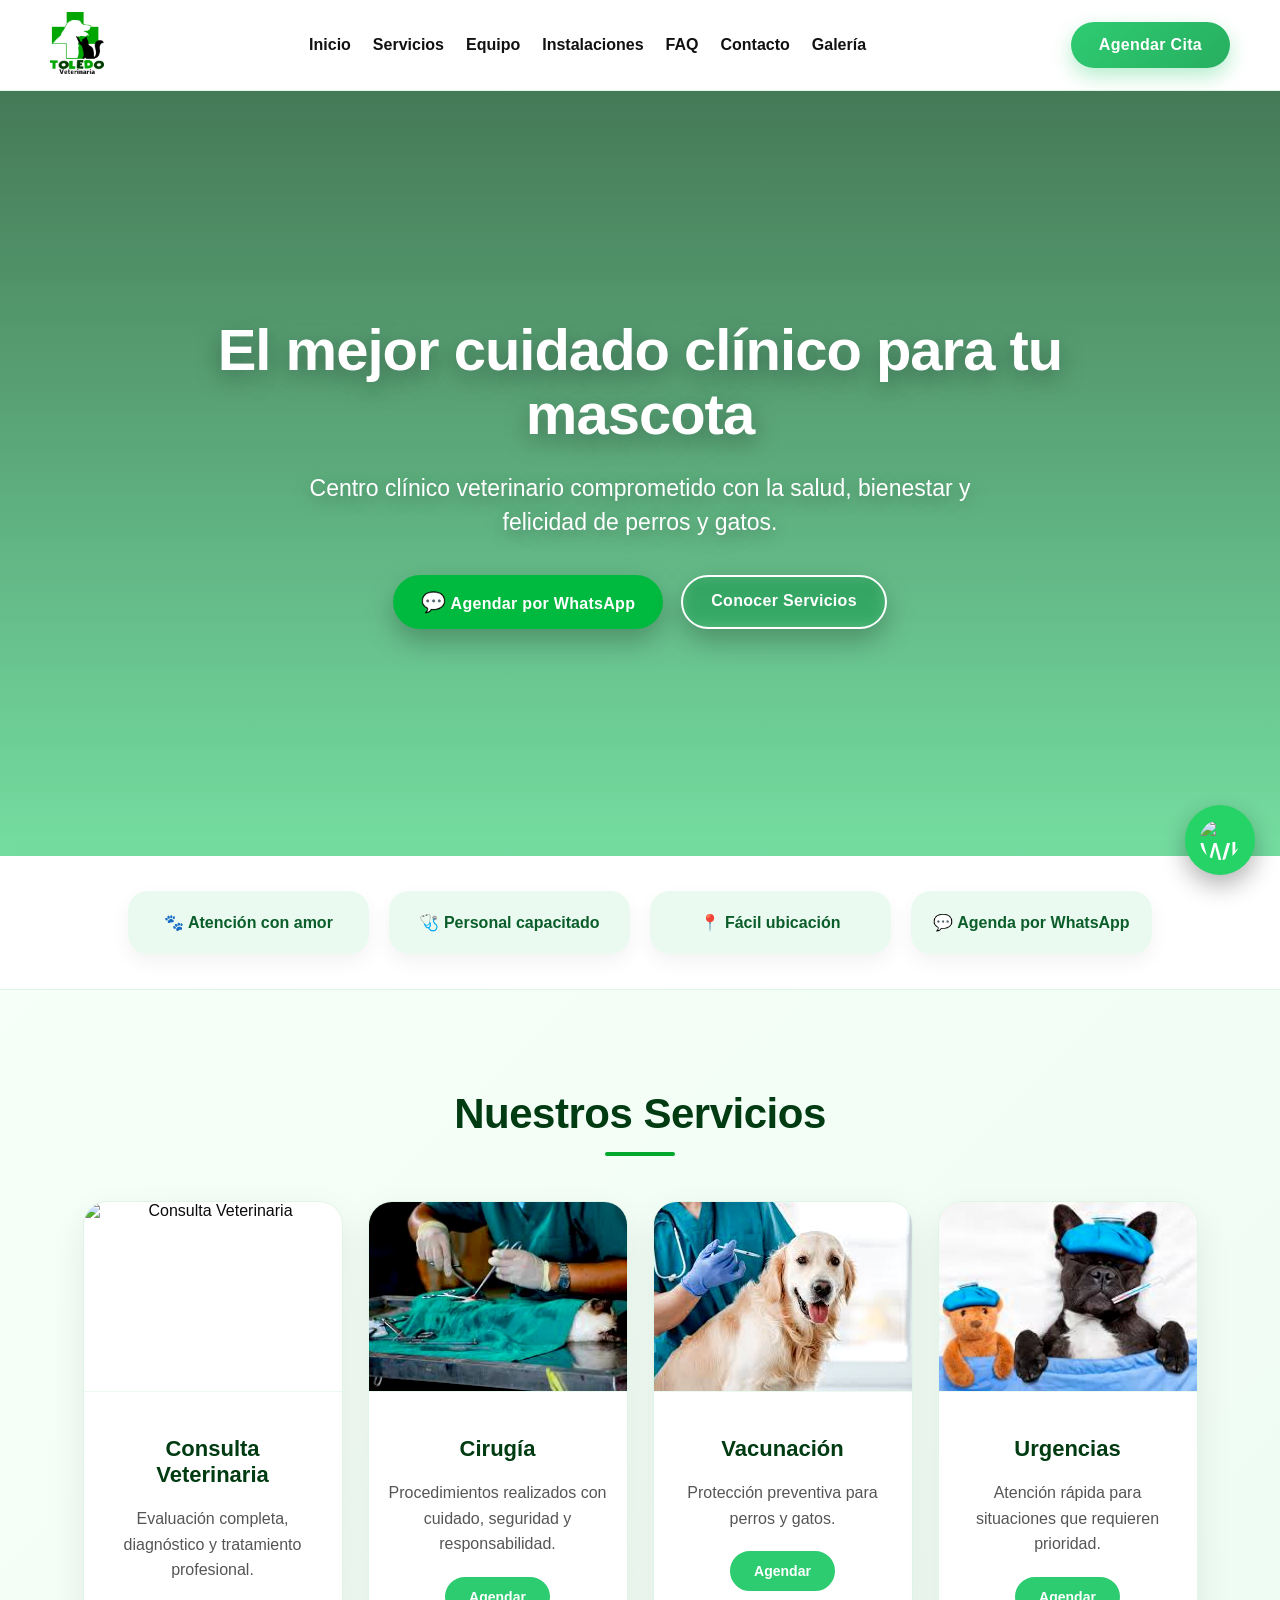
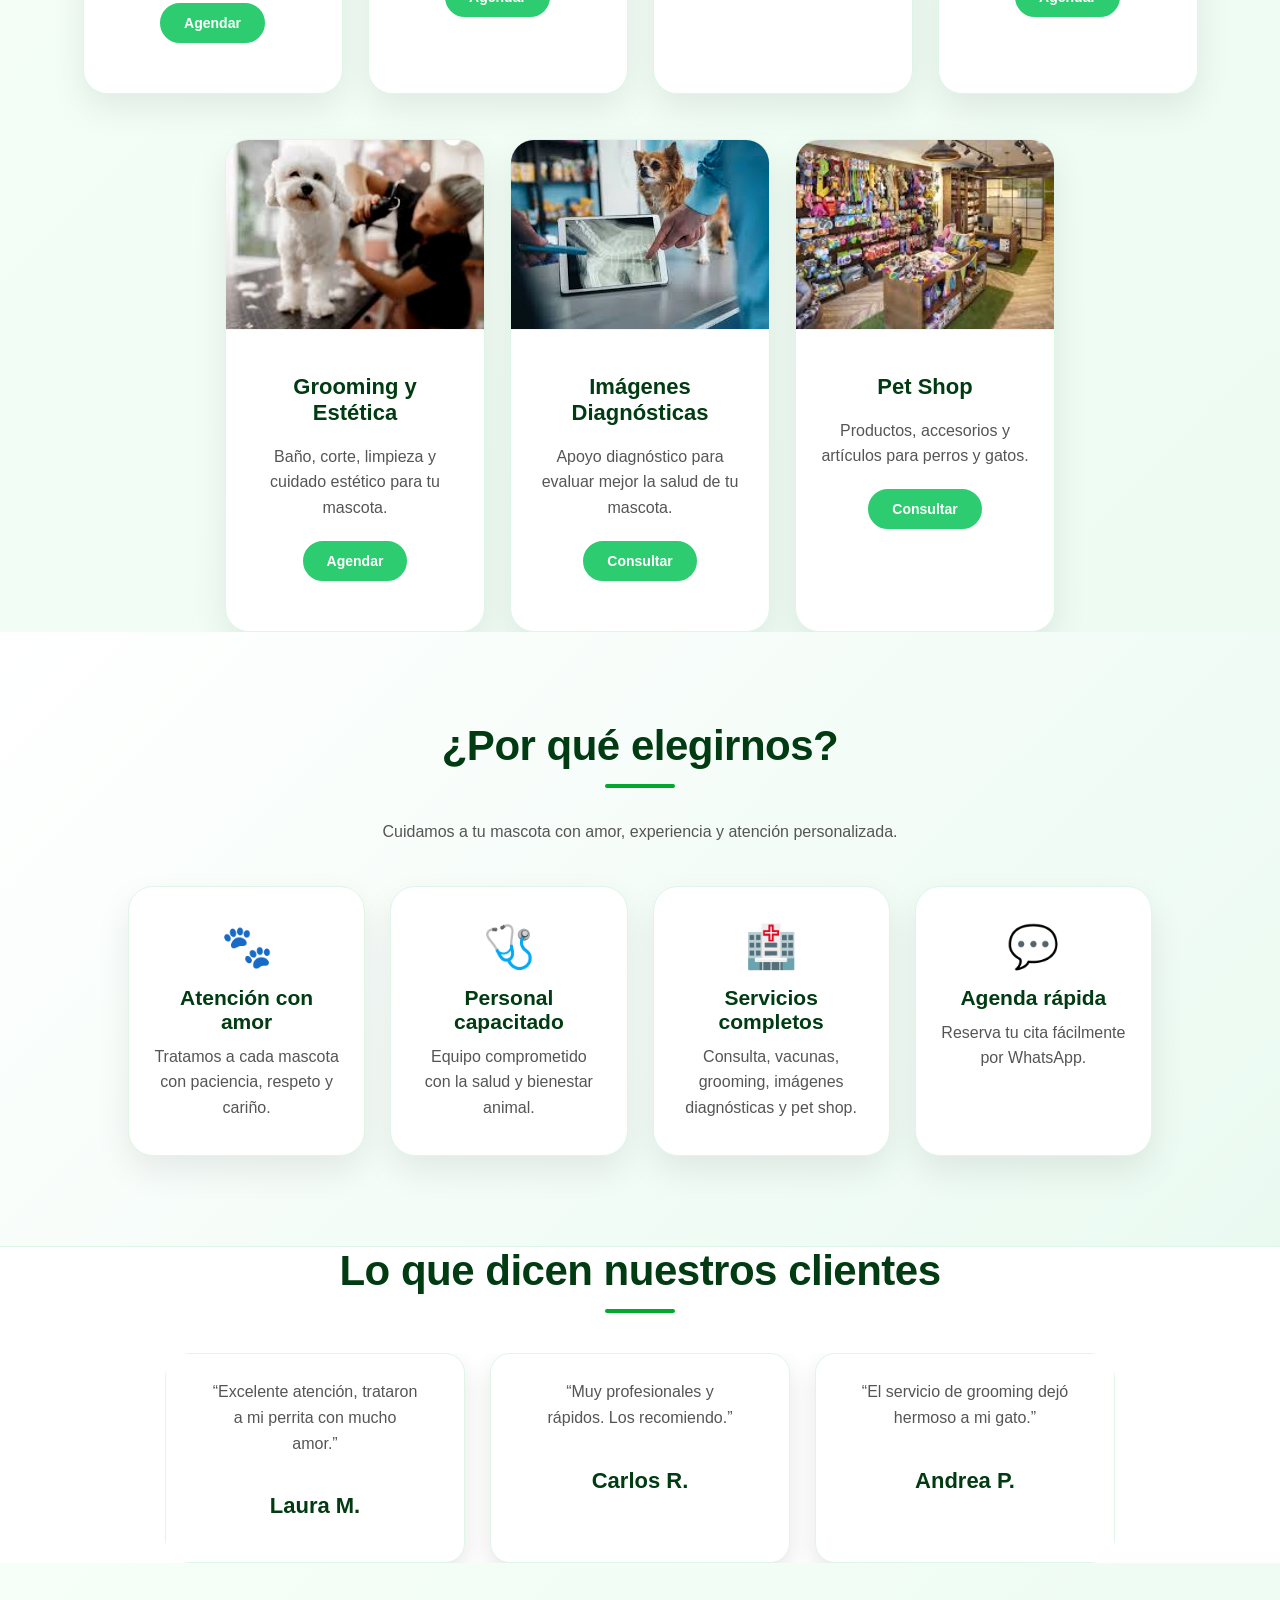
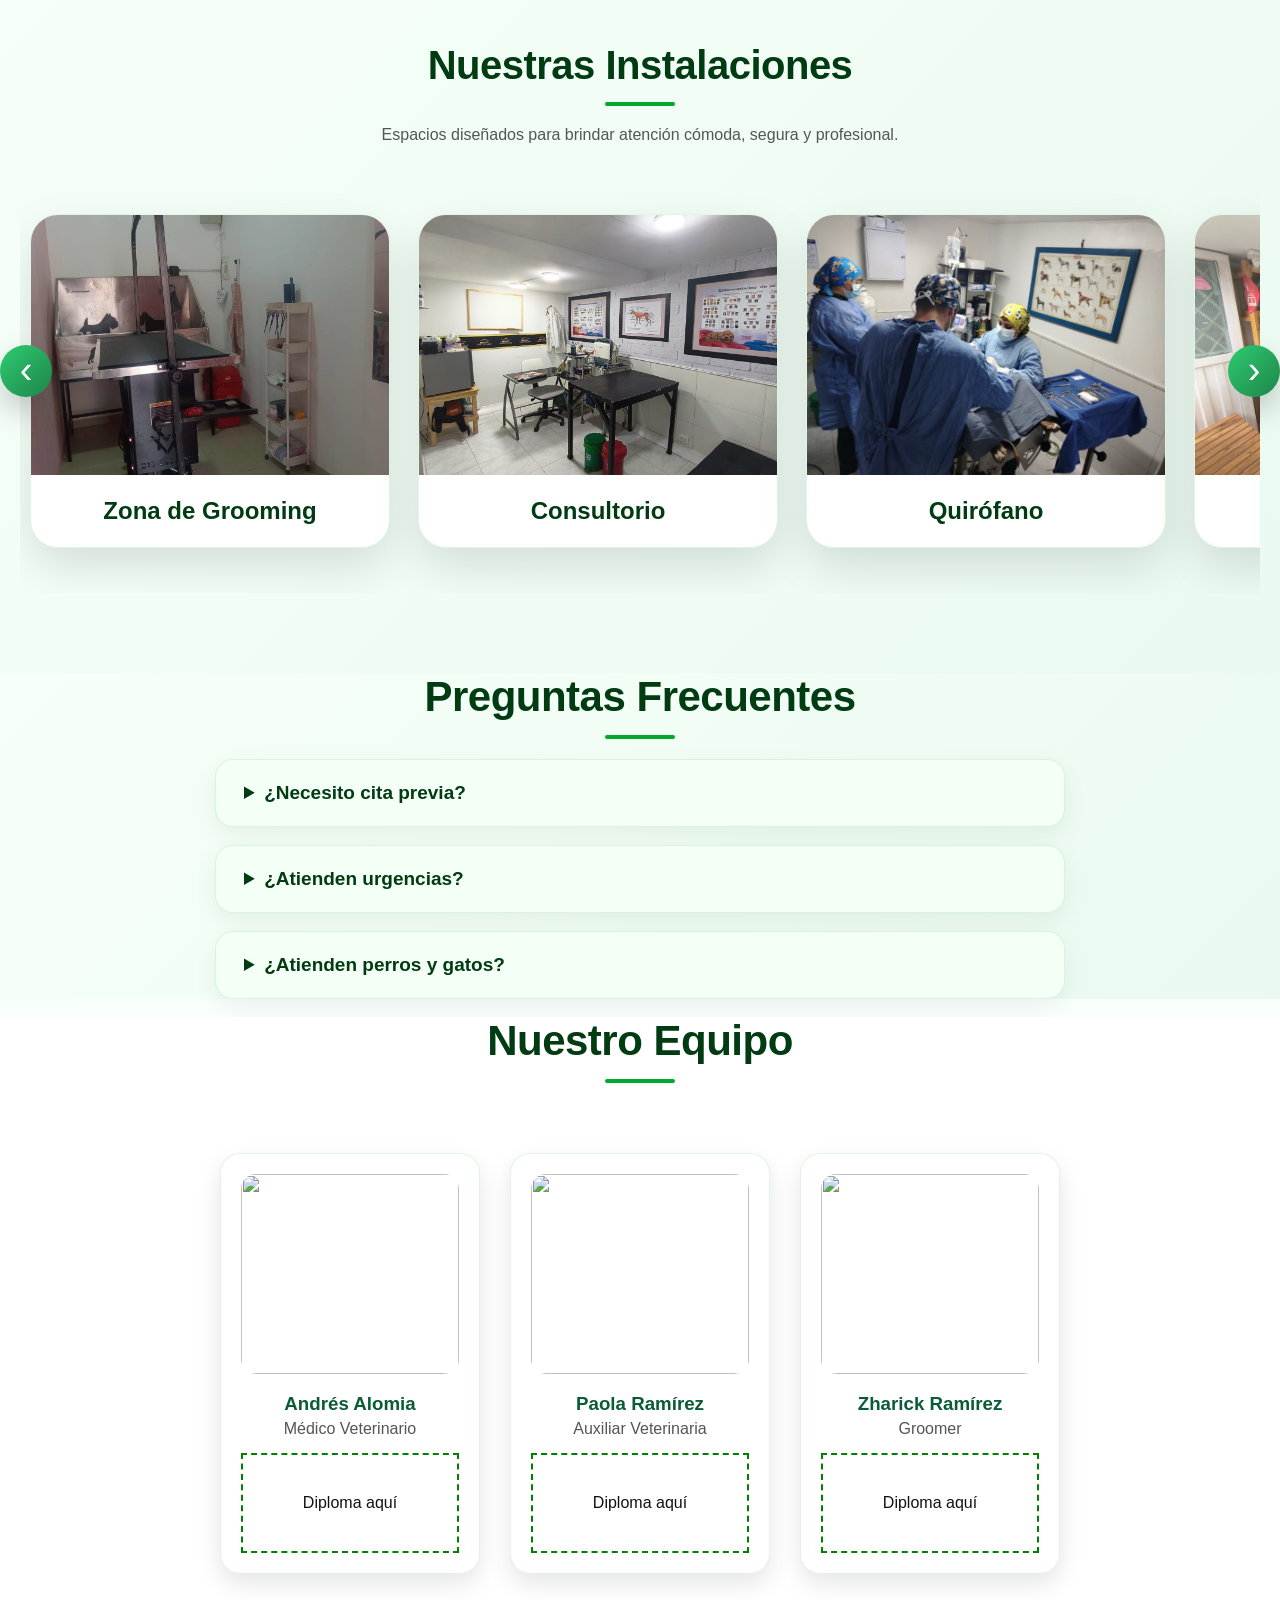
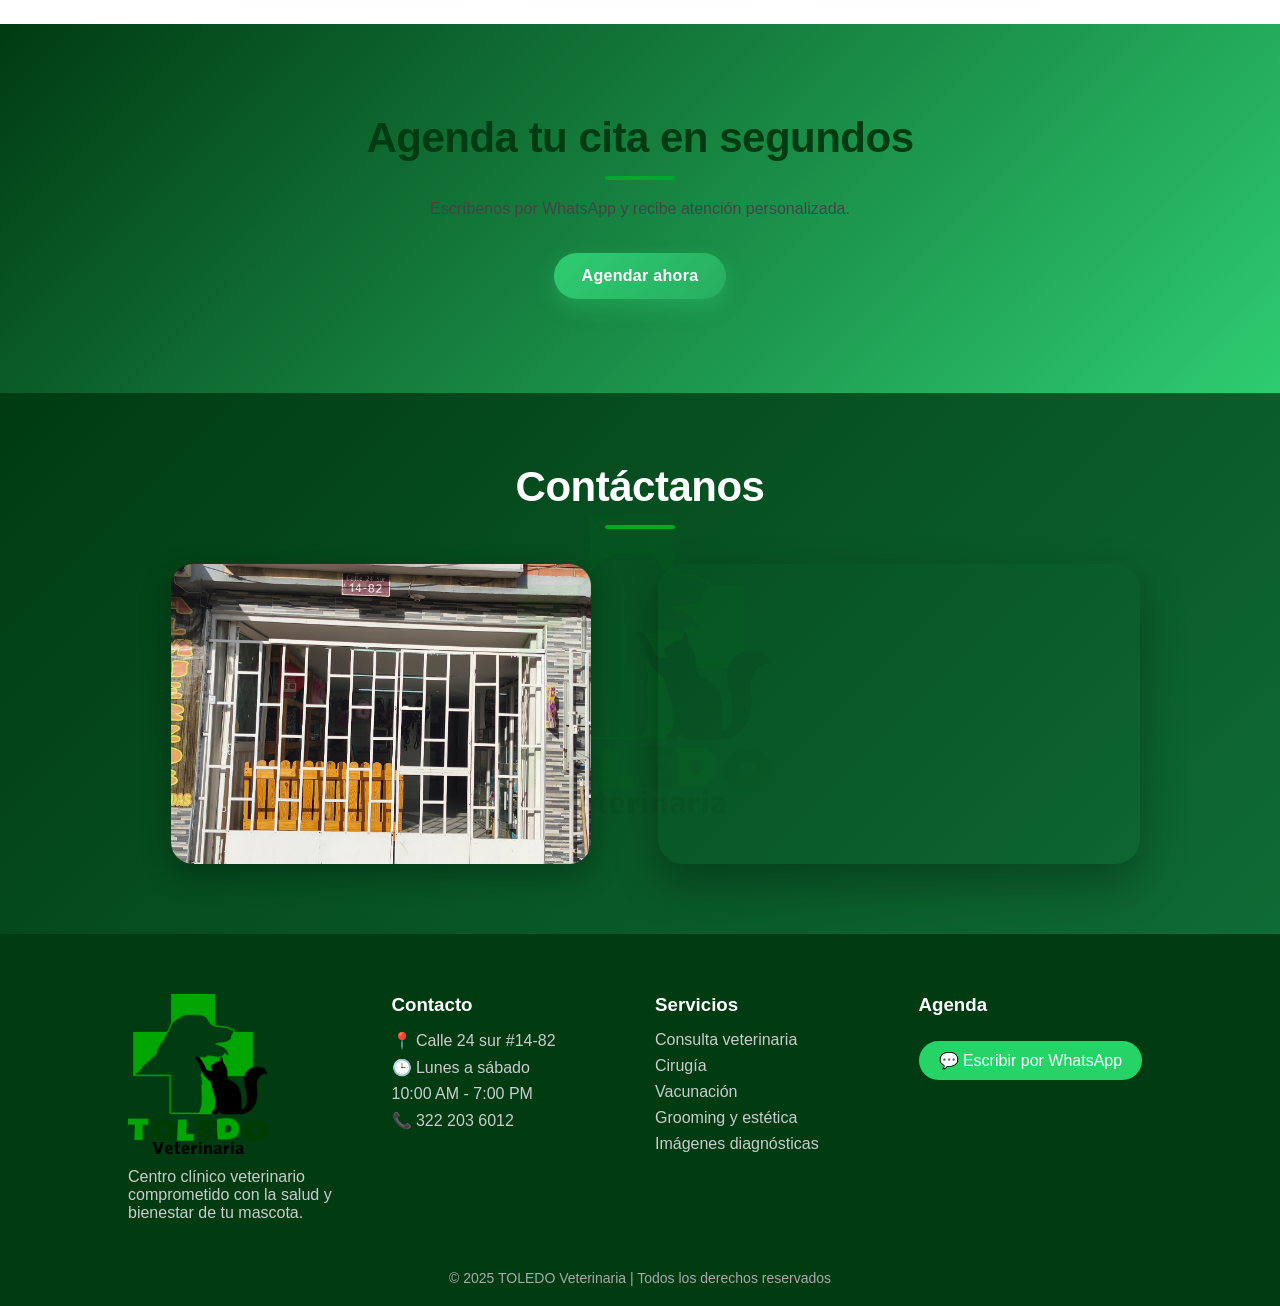
==== commit 8db45903: "Update index.html" ====
--- a/index.html
+++ b/index.html
@@ -1,4 +1,4 @@
-<!DOCTYPE html>
+ <!DOCTYPE html>
 <html lang="es">
 <head>
   <meta charset="UTF-8">
@@ -358,4 +358,4 @@
   </div>
 </footer>
 </body>
-</html>+</html>
--- a/styles.css
+++ b/styles.css
@@ -1859,5 +1859,256 @@
   .mobile-menu {
     display: flex;
   }
-}
-
+}.contacto-whatsapp {
+  margin-top: 10px;
+}
+
+.wa-item {
+  display: flex;
+  align-items: center;
+  gap: 12px;
+  margin-bottom: 12px;
+}
+
+.wa-item img {
+  width: 35px;
+  height: 35px;
+  border-radius: 50%;
+}
+
+.wa-item a {
+  color: #25d366;
+  font-weight: bold;
+  text-decoration: none;
+}
+
+.wa-item a:hover {
+  text-decoration: underline;
+}/* FOOTER */
+.footer {
+  background: #003b12;
+  color: white;
+  padding: 60px 10% 20px;
+}
+
+.footer-container {
+  display: grid;
+  grid-template-columns: repeat(4, 1fr);
+  gap: 30px;
+}
+
+.footer-col h3 {
+  margin-bottom: 15px;
+}
+
+.footer-col p {
+  color: #ccc;
+  margin-bottom: 8px;
+}
+
+.footer-logo {
+  width: 140px;
+  margin-bottom: 10px;
+}
+
+.footer-btn {
+  display: inline-block;
+  background: #25d366;
+  padding: 10px 20px;
+  border-radius: 25px;
+  color: white;
+  text-decoration: none;
+  margin-top: 10px;
+}
+
+.footer-bottom {
+  text-align: center;
+  margin-top: 40px;
+  font-size: 14px;
+  color: #aaa;
+}
+
+/* RESPONSIVE */
+@media (max-width: 768px) {
+  .footer-container {
+    grid-template-columns: 1fr;
+    text-align: center;
+  }
+}.contacto {
+  padding: 60px 10%;
+  background: linear-gradient(135deg, #003b12, #0f6b35);
+  color: white;
+  text-align: center;
+}
+
+.contacto-container {
+  display: flex;
+  gap: 30px;
+  align-items: center;
+  justify-content: center;
+  margin-top: 30px;
+}
+
+/* IMAGEN */
+.contacto-img {
+  flex: 1;
+}
+
+.contacto-img img {
+  width: 100%;
+  max-width: 450px;
+  border-radius: 20px;
+  box-shadow: 0 10px 30px rgba(0,0,0,0.3);
+}
+
+/* MAPA */
+.contacto-mapa {
+  flex: 1;
+}
+
+.contacto-mapa iframe {
+  width: 100%;
+  height: 300px;
+  border-radius: 20px;
+}@media (max-width: 768px) {
+  .contacto-container {
+    flex-direction: column;
+  }
+
+  .contacto-img img {
+    max-width: 100%;
+  }
+}.contacto-extra {
+  display: flex;
+  justify-content: center;
+  gap: 25px;
+  margin-top: 30px;
+  flex-wrap: wrap;
+}
+
+.info-box {
+  background: rgba(255,255,255,0.08);
+  padding: 20px;
+  border-radius: 15px;
+  width: 220px;
+  backdrop-filter: blur(10px);
+}
+
+.info-box h3 {
+  margin-bottom: 10px;
+  color: #a8ffcb;
+}
+
+.btn-contacto {
+  display: inline-block;
+  background: #25d366;
+  padding: 10px 15px;
+  border-radius: 20px;
+  color: white;
+  text-decoration: none;
+  margin-top: 10px;
+}.contacto-decorativo {
+  text-align: center;
+  margin-top: 10px;
+  margin-bottom: 30px;
+}
+
+.contacto-decorativo span {
+  font-size: 22px;
+  letter-spacing: 6px;
+  color: rgba(255,255,255,0.2);
+  font-weight: bold;
+}.contacto {
+  position: relative;
+  overflow: hidden;
+}
+
+.contacto::before {
+  content: "";
+  position: absolute;
+  width: 300px;
+  height: 300px;
+  background: url("img/logo.png") center/contain no-repeat;
+  opacity: 0.05;
+  top: 50%;
+  left: 50%;
+  transform: translate(-50%, -50%);
+}.contacto-container {
+  display: flex;
+  justify-content: center;
+  align-items: center;
+  gap: 40px;
+  margin-top: 30px;
+}
+
+.contacto-img,
+.contacto-mapa {
+  flex: 1;
+  display: flex;
+  justify-content: center;
+}
+
+.contacto-img img {
+  width: 100%;
+  max-width: 380px;
+  border-radius: 20px;
+}
+
+.contacto-mapa iframe {
+  width: 100%;
+  max-width: 380px;
+  height: 280px;
+  border-radius: 20px;
+  border: none;
+}@media (max-width: 768px) {
+  .contacto-container {
+    flex-direction: column;
+  }
+}/* ARREGLO CONTACTO */
+.contacto {
+  padding: 70px 10%;
+}
+
+.contacto-container {
+  display: flex;
+  justify-content: center;
+  align-items: center;
+  gap: 35px;
+  max-width: 1000px;
+  margin: 35px auto 0;
+}
+
+.contacto-img,
+.contacto-mapa {
+  flex: 1;
+}
+
+.contacto-img img {
+  width: 100%;
+  max-width: 420px;
+  height: 300px;
+  object-fit: cover;
+  border-radius: 22px;
+  display: block;
+}
+
+.contacto-mapa iframe {
+  width: 100%;
+  max-width: 420px;
+  height: 300px;
+  border-radius: 22px;
+  border: none;
+}
+
+/* CELULAR */
+@media (max-width: 768px) {
+  .contacto-container {
+    flex-direction: column;
+  }
+
+  .contacto-img img,
+  .contacto-mapa iframe {
+    max-width: 100%;
+    height: 260px;
+  }
+}
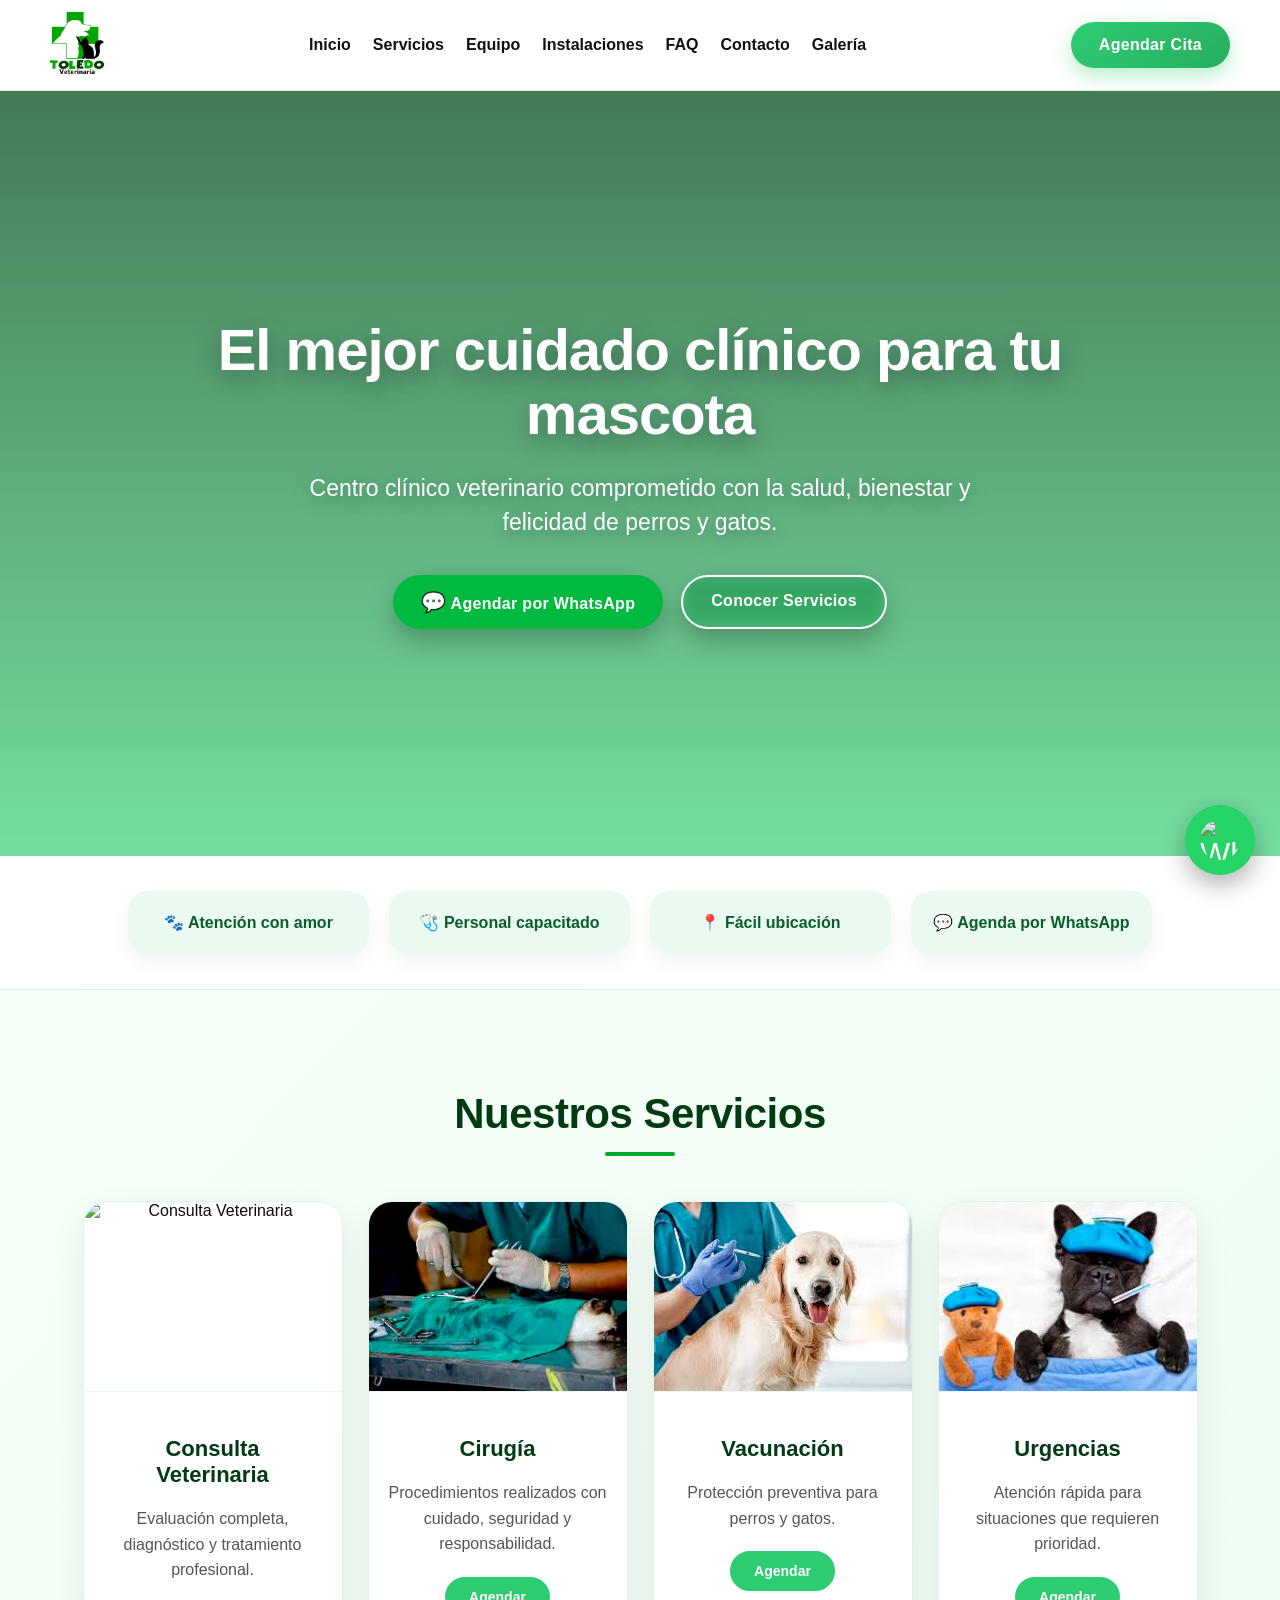
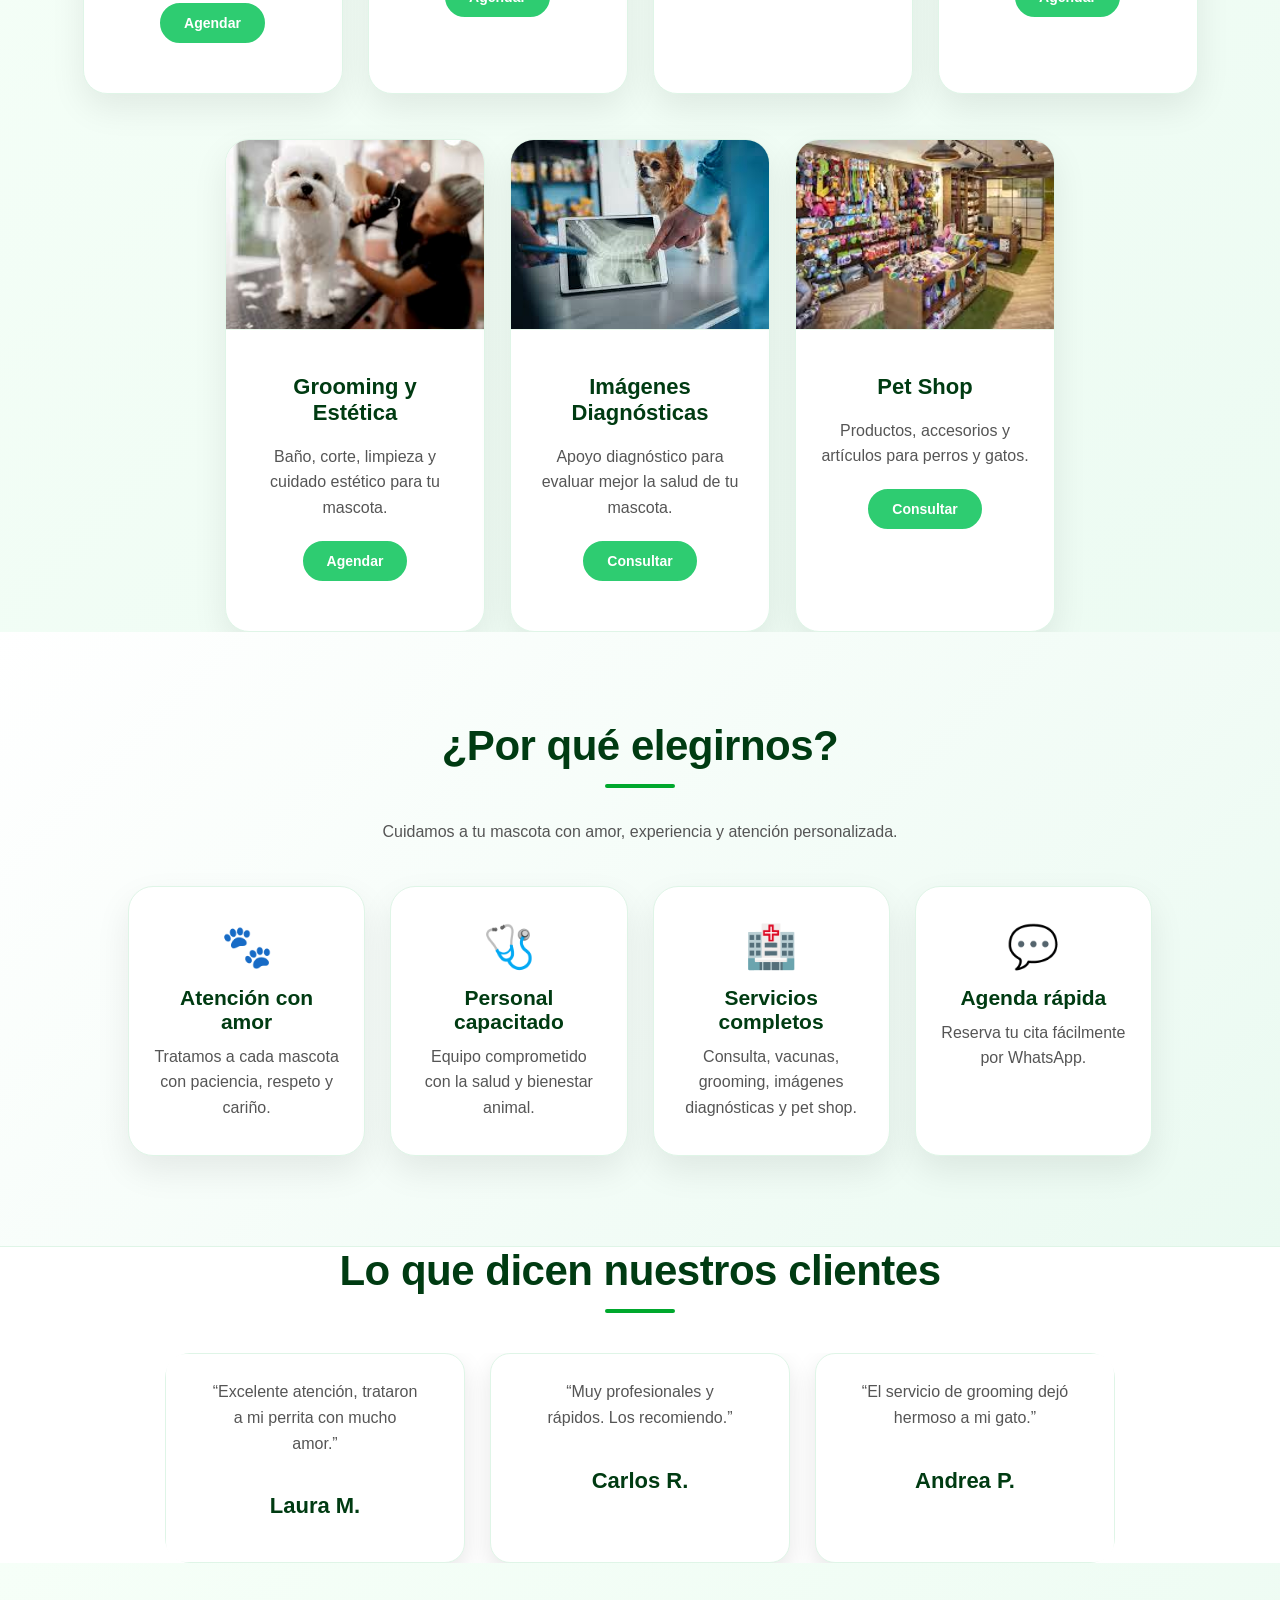
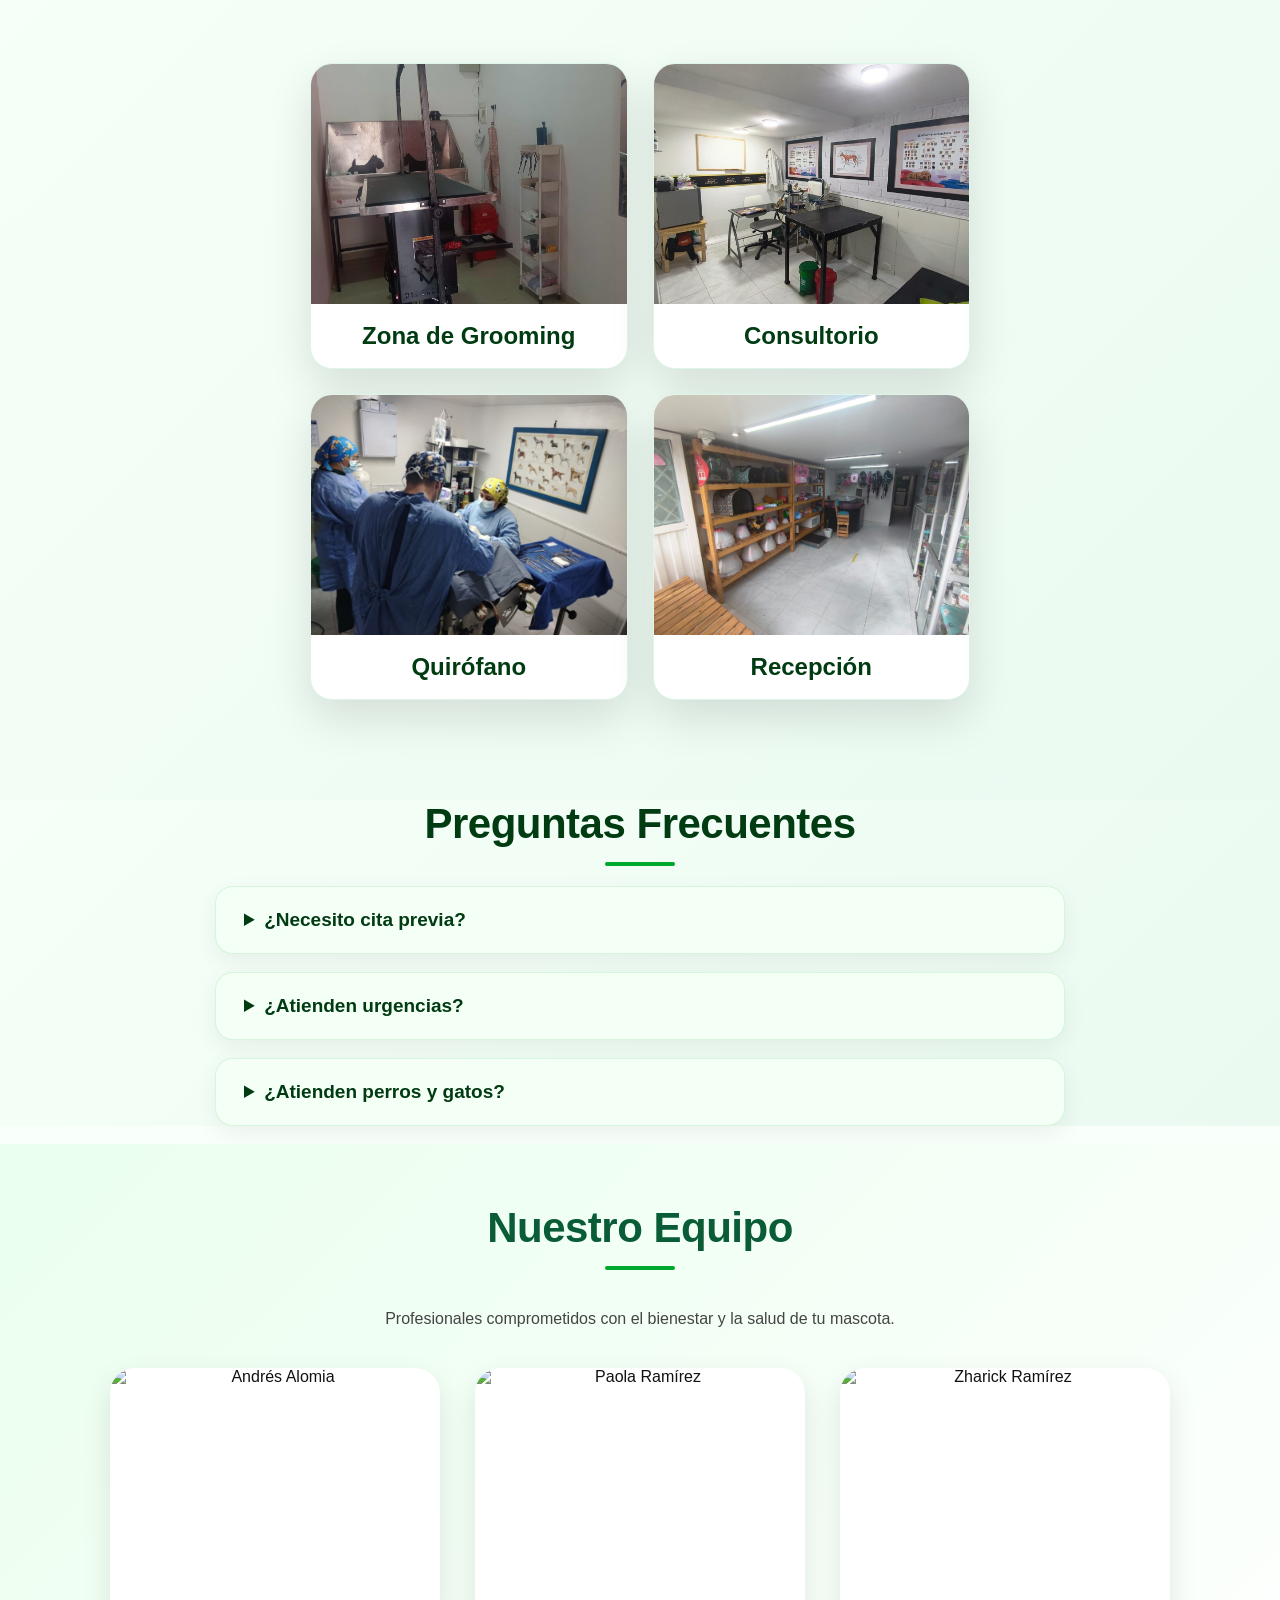
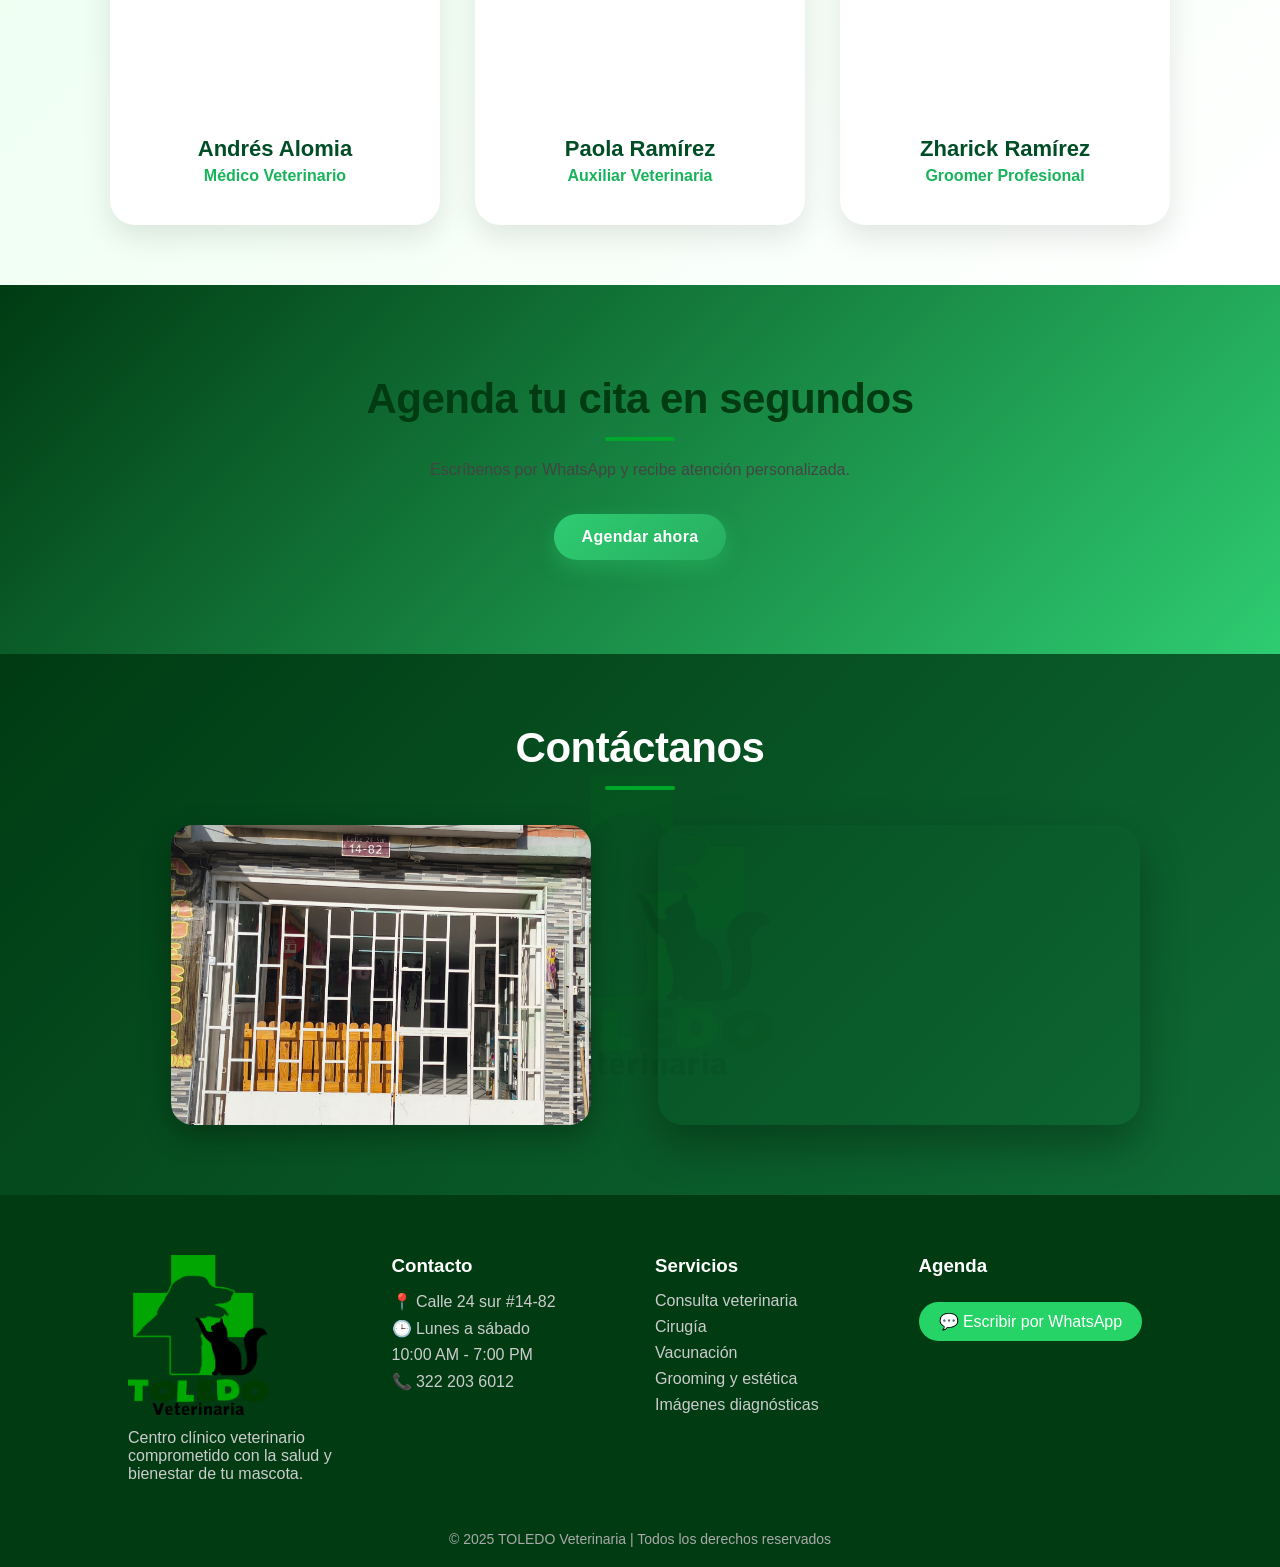
==== commit c93a4c8a: "Add files via upload" ====
--- a/index.html
+++ b/index.html
@@ -1,4 +1,4 @@
- <!DOCTYPE html>
+<!DOCTYPE html>
 <html lang="es">
 <head>
   <meta charset="UTF-8">
@@ -188,43 +188,37 @@
   </div>
 </section>
 </section>
-<section id="instalaciones" class="instalaciones">
-  <h2>Nuestras Instalaciones</h2>
-  <p class="subtexto">Espacios diseñados para brindar atención cómoda, segura y profesional.</p>
-
-  <div class="inst-slider">
-    <button class="inst-btn inst-prev">‹</button>
-
-    <div class="inst-track" id="instTrack">
+<section id="instalaciones" class="instalaciones"> 
+
+  <div class="inst-wrapper">
+
+    <div class="inst-track">
+
       <div class="inst-card">
-  <img src="img/grooming-zona.jpg" alt="Zona de Grooming">
-  <h3>Zona de Grooming</h3>
-</div>
+        <img src="img/grooming-zona.jpg">
+        <h3>Zona de Grooming</h3>
+      </div>
+
       <div class="inst-card">
-        <img src="img/consultorio.jpg" alt="Consultorio">
+        <img src="img/consultorio.jpg">
         <h3>Consultorio</h3>
       </div>
 
       <div class="inst-card">
-        <img src="img/quirofano.jpg" alt="Quirófano">
+        <img src="img/quirofano.jpg">
         <h3>Quirófano</h3>
       </div>
 
       <div class="inst-card">
-        <img src="img/recepcion.jpg" alt="Recepción">
+        <img src="img/recepcion.jpg">
         <h3>Recepción</h3>
       </div>
-    </div>
-
-    <button class="inst-btn inst-next">›</button>
-  </div>
-</section>
-
-<div class="modal-img" id="modalImg">
-  <span id="cerrarModal">&times;</span>
-  <img id="modalFoto" src="" alt="Imagen ampliada">
-</div>
-
+
+    </div>
+
+  </div>
+
+</section>
 <section id="preguntas">
   <h2>Preguntas Frecuentes</h2>
 
@@ -243,36 +237,54 @@
     <p>Sí, brindamos atención para perros y gatos.</p>
   </details>
 </section>
-<section id="equipo">
+<section id="equipo" class="equipo">
+
   <h2>Nuestro Equipo</h2>
-
-  <div class="equipo-container">
-
-    <div class="miembro">
-      <img src="img/andres.jpg">
-      <h3>Andrés Alomia</h3>
-      <p>Médico Veterinario</p>
-
-      <div class="diploma-box">Diploma aquí</div>
-    </div>
-
-    <div class="miembro">
-      <img src="img/paola.jpg">
-      <h3>Paola Ramírez</h3>
-      <p>Auxiliar Veterinaria</p>
-
-      <div class="diploma-box">Diploma aquí</div>
-    </div>
-
-    <div class="miembro">
-      <img src="img/zharick.jpg">
-      <h3>Zharick Ramírez</h3>
-      <p>Groomer</p>
-
-      <div class="diploma-box">Diploma aquí</div>
-    </div>
-
-  </div>
+  <p class="equipo-sub">
+    Profesionales comprometidos con el bienestar y la salud de tu mascota.
+  </p>
+
+  <div class="equipo-grid">
+
+    <!-- Doctor 1 -->
+    <div class="team-card">
+      <img src="img/andres.jpg" alt="Andrés Alomia">
+
+      <div class="team-info">
+        <h3>Andrés Alomia</h3>
+        <span>Médico Veterinario</span>
+
+       
+      </div>
+    </div>
+
+    <!-- Doctor 2 -->
+    <div class="team-card">
+      <img src="img/paola.jpg" alt="Paola Ramírez">
+
+      <div class="team-info">
+        <h3>Paola Ramírez</h3>
+        <span>Auxiliar Veterinaria</span>
+
+        
+      </div>
+    </div>
+
+    <!-- Doctor 3 -->
+    <div class="team-card">
+      <img src="img/zharick.jpg" alt="Zharick Ramírez">
+
+      <div class="team-info">
+        <h3>Zharick Ramírez</h3>
+        <span>Groomer Profesional</span>
+
+        
+        </div>
+      </div>
+    </div>
+
+  </div>
+
 </section>
 <section class="citas-pro">
   <h2>Agenda tu cita en segundos</h2>
@@ -358,4 +370,4 @@
   </div>
 </footer>
 </body>
-</html>
+</html>
--- a/styles.css
+++ b/styles.css
@@ -1576,12 +1576,13 @@
 }
 
 .inst-track {
-  display: flex;
-  gap: 28px;
-  overflow-x: auto;
-  scroll-behavior: smooth;
-  padding: 25px 10px 45px;
-  scrollbar-width: none;
+  display: grid;
+  grid-template-columns: repeat(2, 1fr);
+  gap: 20px;
+  overflow: hidden;
+  max-width: 700px;
+  margin: auto;
+
 }
 
 .inst-track::-webkit-scrollbar {
@@ -2111,4 +2112,424 @@
     max-width: 100%;
     height: 260px;
   }
+}.inst-track {
+  transition: transform 0.4s ease;
+}.inst-track {
+  display: grid;
+  grid-template-columns: repeat(2, 1fr);
+  gap: 25px;
+  max-width: 700px;
+  margin: auto;
+}/* ARREGLO INSTALACIONES 2X2 */
+.inst-slider {
+  max-width: 900px;
+  margin: 40px auto 0;
+  position: relative;
+}
+
+.inst-track {
+  display: grid !important;
+  grid-template-columns: repeat(2, 1fr);
+  gap: 25px;
+  overflow: visible !important;
+  transform: none !important;
+}
+
+.inst-card {
+  width: 100% !important;
+  min-width: 0 !important;
+  border-radius: 22px;
+  overflow: hidden;
+  background: white;
+}
+
+.inst-card img {
+  width: 100%;
+  height: 260px;
+  object-fit: cover;
+  display: block;
+}
+
+.inst-card h3 {
+  text-align: center;
+  padding: 18px;
+  margin: 0;
+}
+
+/* Quitar flechas si vas a dejar 2x2 fijo */
+.inst-btn {
+  display: none !important;
+}
+
+@media (max-width: 768px) {
+  .inst-track {
+    grid-template-columns: 1fr;
+  }
+}/* FIX DEFINITIVO INSTALACIONES 2X2 */
+#instalaciones .inst-slider {
+  width: 100% !important;
+  max-width: 950px !important;
+  margin: 40px auto !important;
+  overflow: visible !important;
+}
+
+#instalaciones #instTrack {
+  display: grid !important;
+  grid-template-columns: repeat(2, 1fr) !important;
+  gap: 25px !important;
+  width: 100% !important;
+  overflow: visible !important;
+  transform: none !important;
+}
+
+#instalaciones .inst-card {
+  width: 100% !important;
+  min-width: 0 !important;
+  max-width: none !important;
+  flex: none !important;
+  display: block !important;
+  border-radius: 22px !important;
+  overflow: hidden !important;
+  background: white !important;
+}
+
+#instalaciones .inst-card img {
+  width: 100% !important;
+  height: 240px !important;
+  object-fit: cover !important;
+  display: block !important;
+}
+
+#instalaciones .inst-card h3 {
+  padding: 18px !important;
+  margin: 0 !important;
+  text-align: center !important;
+}
+
+#instalaciones .inst-btn {
+  display: none !important;
+}
+
+@media (max-width: 768px) {
+  #instalaciones #instTrack {
+    grid-template-columns: 1fr !important;
+  }
+}/* FIX FOTOS EQUIPO */
+.team-card {
+  background: white;
+  border-radius: 25px;
+  overflow: hidden;
+  box-shadow: 0 10px 25px rgba(0,0,0,0.08);
+  transition: 0.3s;
+}
+
+.team-card:hover {
+  transform: translateY(-8px);
+}
+
+.team-card img {
+  width: 100%;
+  height: 320px;
+  object-fit: cover;
+  display: block;
+}
+
+.team-info {
+  padding: 20px;
+  text-align: center;
+}
+
+.team-info h3 {
+  color: #004d26;
+  margin-bottom: 5px;
+}
+
+.team-info span {
+  color: #18b45b;
+  font-weight: bold;
+}/* FIX DEFINITIVO EQUIPO */
+#equipo .equipo-container,
+#equipo .equipo-grid {
+  display: grid !important;
+  grid-template-columns: repeat(3, 1fr) !important;
+  gap: 35px !important;
+  max-width: 1100px !important;
+  margin: 40px auto 0 !important;
+  padding: 0 20px !important;
+}
+
+#equipo .miembro,
+#equipo .team-card {
+  width: 100% !important;
+  max-width: 330px !important;
+  margin: 0 auto !important;
+  background: white !important;
+  border-radius: 25px !important;
+  overflow: hidden !important;
+  box-shadow: 0 12px 30px rgba(0,0,0,0.10) !important;
+  text-align: center !important;
+}
+
+#equipo .miembro img,
+#equipo .team-card img {
+  width: 100% !important;
+  height: 330px !important;
+  object-fit: cover !important;
+  object-position: center top !important;
+  display: block !important;
+}
+
+#equipo .miembro h3,
+#equipo .team-info h3 {
+  color: #004d26 !important;
+  margin: 18px 0 5px !important;
+  font-size: 22px !important;
+}
+
+#equipo .miembro p,
+#equipo .team-info span {
+  display: block !important;
+  color: #18b45b !important;
+  font-weight: 700 !important;
+  margin-bottom: 20px !important;
+}
+
+@media (max-width: 900px) {
+  #equipo .equipo-container,
+  #equipo .equipo-grid {
+    grid-template-columns: 1fr !important;
+  }
+}/* =========================
+   AJUSTES FINALES RESPONSIVE
+   PC + CELULAR
+========================= */
+
+/* PC */
+@media (min-width: 901px) {
+  nav {
+    display: flex;
+    align-items: center;
+    justify-content: space-between;
+  }
+
+  nav ul {
+    display: flex !important;
+    gap: 22px;
+    align-items: center;
+  }
+
+  .menu-toggle,
+  .mobile-menu {
+    display: none !important;
+  }
+
+  .cards {
+    max-width: 1200px;
+    margin: 45px auto 0;
+  }
+
+  #equipo .equipo-grid,
+  #equipo .equipo-container {
+    grid-template-columns: repeat(3, 1fr) !important;
+  }
+}
+
+/* TABLET */
+@media (max-width: 900px) {
+  nav {
+    padding: 15px 25px;
+  }
+
+  nav ul,
+  nav > .btn {
+    display: none !important;
+  }
+
+  .menu-toggle {
+    display: block !important;
+  }
+
+  .hero h1 {
+    font-size: 42px !important;
+  }
+
+  .hero p {
+    font-size: 18px !important;
+  }
+
+  .cards {
+    grid-template-columns: repeat(2, 1fr) !important;
+  }
+
+  .porque-grid {
+    grid-template-columns: repeat(2, 1fr);
+  }
+
+  .contacto-container {
+    flex-direction: column;
+  }
+
+  .footer-container {
+    grid-template-columns: repeat(2, 1fr);
+  }
+}
+
+/* CELULAR */
+@media (max-width: 600px) {
+  body {
+    overflow-x: hidden;
+  }
+
+  header {
+    width: 100%;
+  }
+
+  nav {
+    padding: 12px 18px;
+  }
+
+  .logo img {
+    height: 55px;
+  }
+
+  .menu-toggle {
+    font-size: 34px;
+  }
+
+  /* HERO */
+  .hero {
+    min-height: 78vh;
+    padding: 90px 18px;
+  }
+
+  .hero h1 {
+    font-size: 34px !important;
+    line-height: 1.15;
+  }
+
+  .hero p {
+    font-size: 16px !important;
+    line-height: 1.5;
+  }
+
+  .hero div {
+    flex-direction: column;
+    width: 100%;
+    gap: 14px;
+  }
+
+  .hero .btn {
+    width: 100%;
+    text-align: center;
+  }
+
+  /* BENEFICIOS */
+  .beneficios {
+    grid-template-columns: 1fr !important;
+    padding: 25px 18px;
+  }
+
+  /* SECCIONES */
+  section {
+    padding: 65px 18px;
+  }
+
+  section h2 {
+    font-size: 32px !important;
+  }
+
+  .subtexto {
+    font-size: 16px;
+  }
+
+  /* SERVICIOS */
+  .cards {
+    grid-template-columns: 1fr !important;
+    gap: 25px;
+    padding: 0;
+  }
+
+  .card {
+    width: 100% !important;
+    max-width: 390px;
+    margin: 0 auto;
+  }
+
+  .card img {
+    height: 220px;
+  }
+
+  /* POR QUÉ ELEGIRNOS */
+  .porque-grid {
+    grid-template-columns: 1fr !important;
+  }
+
+  /* INSTALACIONES */
+  #instalaciones .inst-track {
+    grid-template-columns: 1fr !important;
+  }
+
+  #instalaciones .inst-card img {
+    height: 230px !important;
+  }
+
+  /* EQUIPO */
+  #equipo .equipo-grid,
+  #equipo .equipo-container {
+    grid-template-columns: 1fr !important;
+  }
+
+  #equipo .team-card,
+  #equipo .miembro {
+    max-width: 360px !important;
+  }
+
+  #equipo .team-card img,
+  #equipo .miembro img {
+    height: 360px !important;
+  }
+
+  /* TESTIMONIOS */
+  .testimonios-track {
+    padding: 15px 5px 30px;
+  }
+
+  .testimonio-card {
+    min-width: 85%;
+  }
+
+  /* CONTACTO */
+  .contacto-container {
+    flex-direction: column;
+    gap: 25px;
+  }
+
+  .contacto-img img,
+  .contacto-mapa iframe {
+    width: 100%;
+    height: 250px;
+  }
+
+  /* FOOTER */
+  .footer-container {
+    grid-template-columns: 1fr !important;
+    text-align: center;
+  }
+
+  .footer-logo {
+    margin: 0 auto 15px;
+  }
+
+  /* WHATSAPP FLOTANTE */
+  .whatsapp {
+    width: 58px !important;
+    height: 58px !important;
+    right: 18px !important;
+    bottom: 18px !important;
+  }
+
+  .whatsapp img {
+    width: 34px !important;
+    height: 34px !important;
+  }
 }
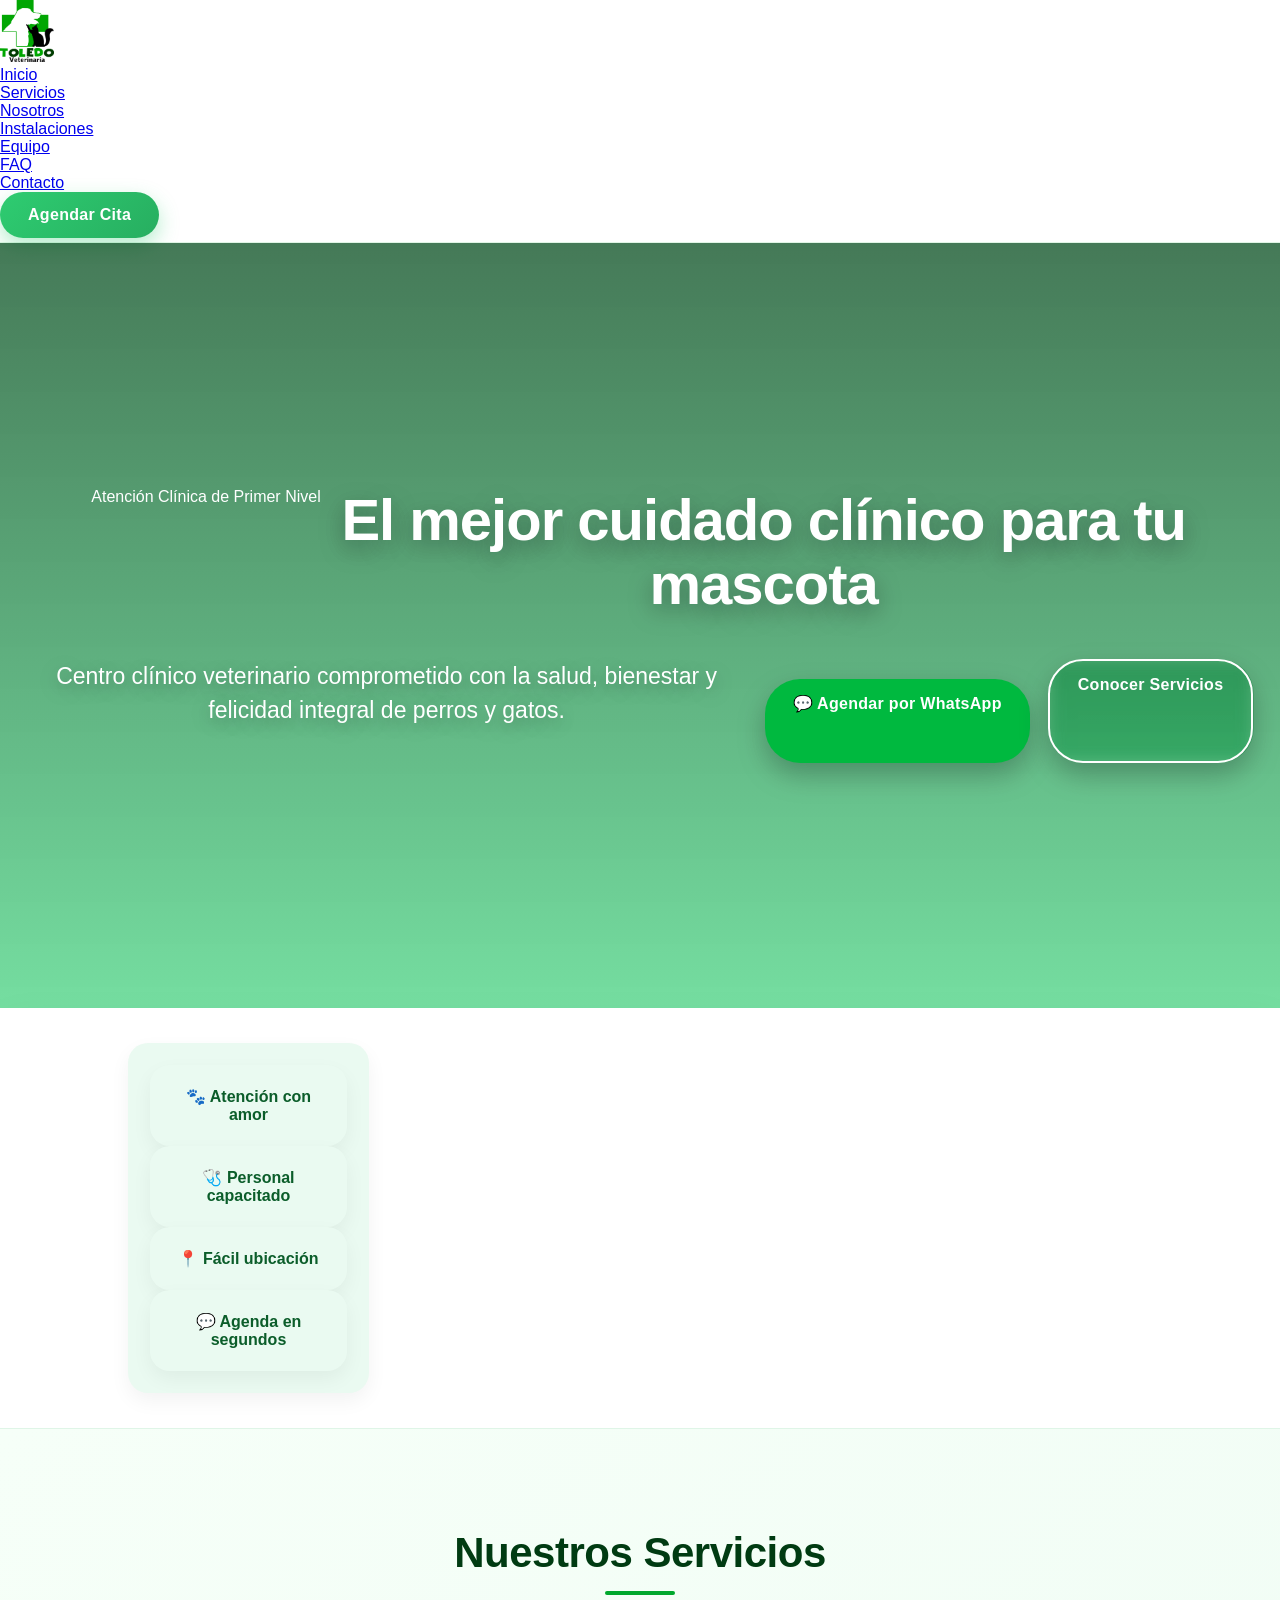
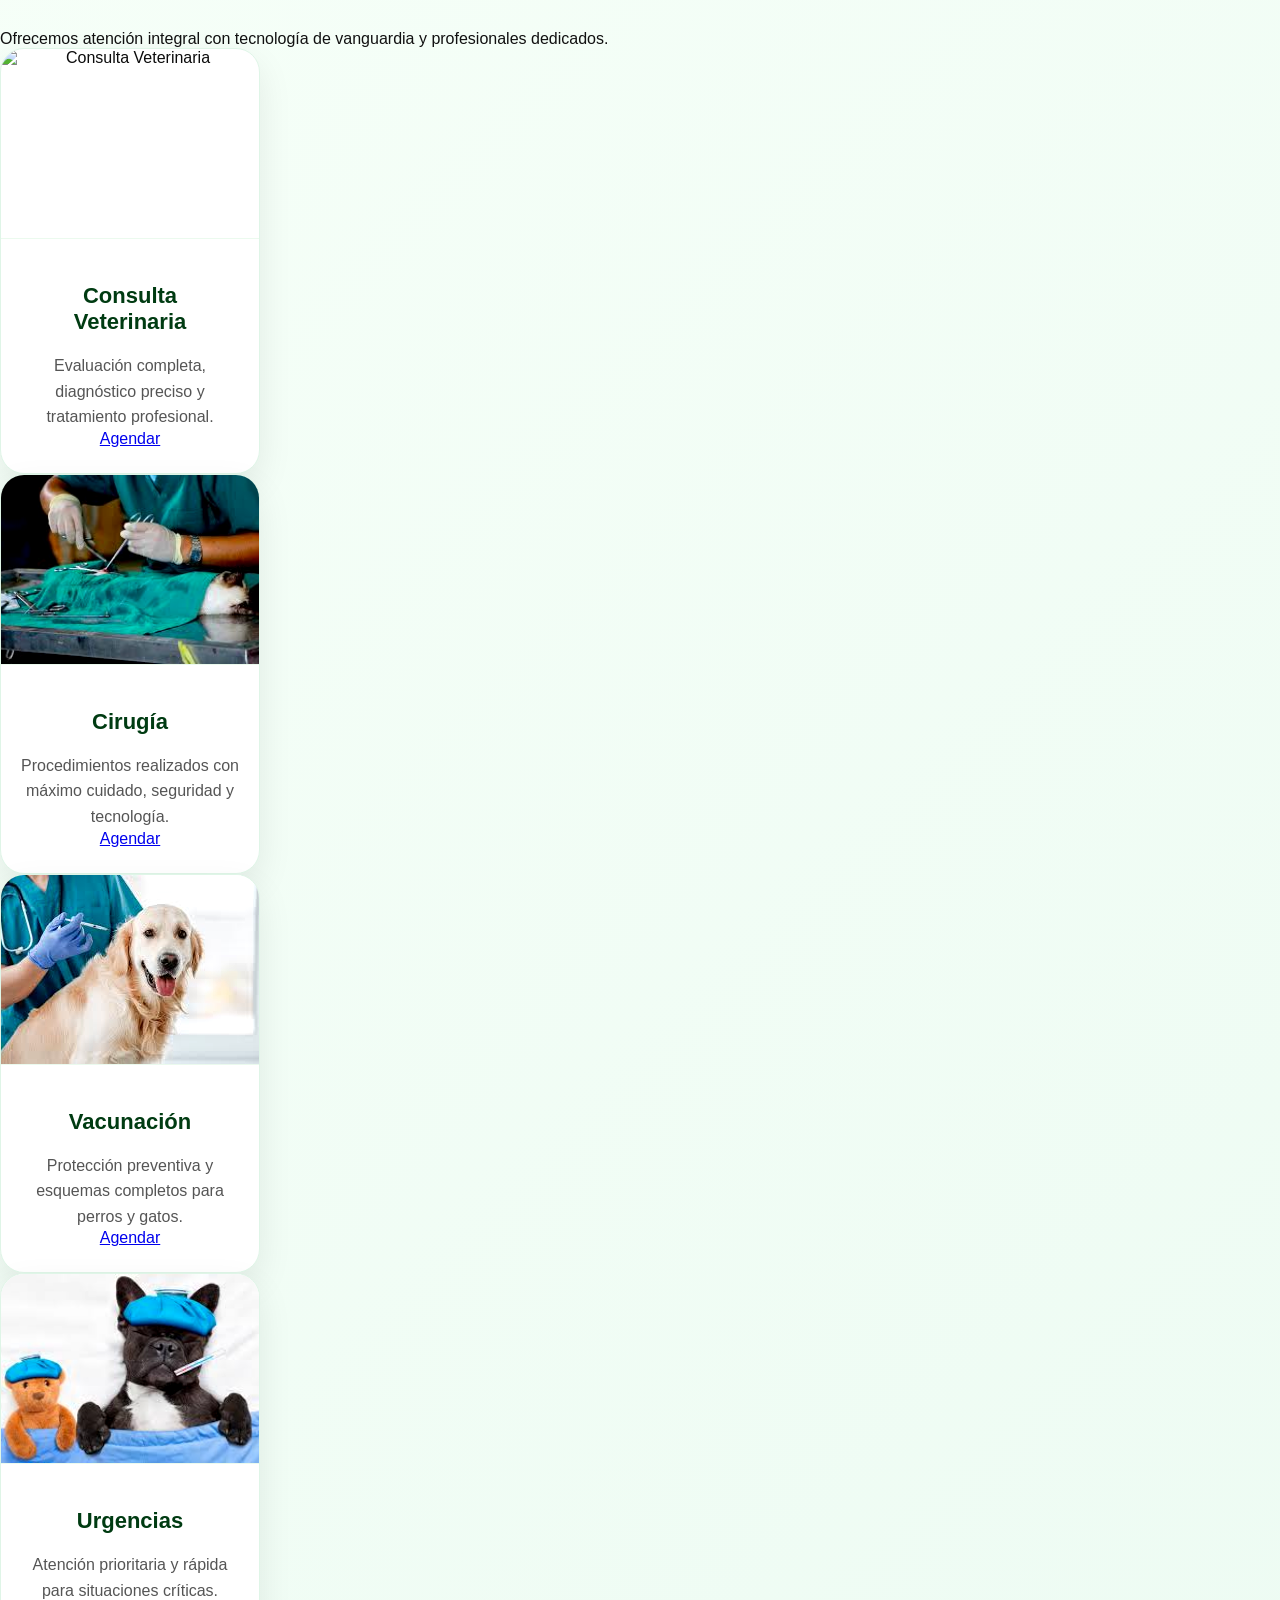
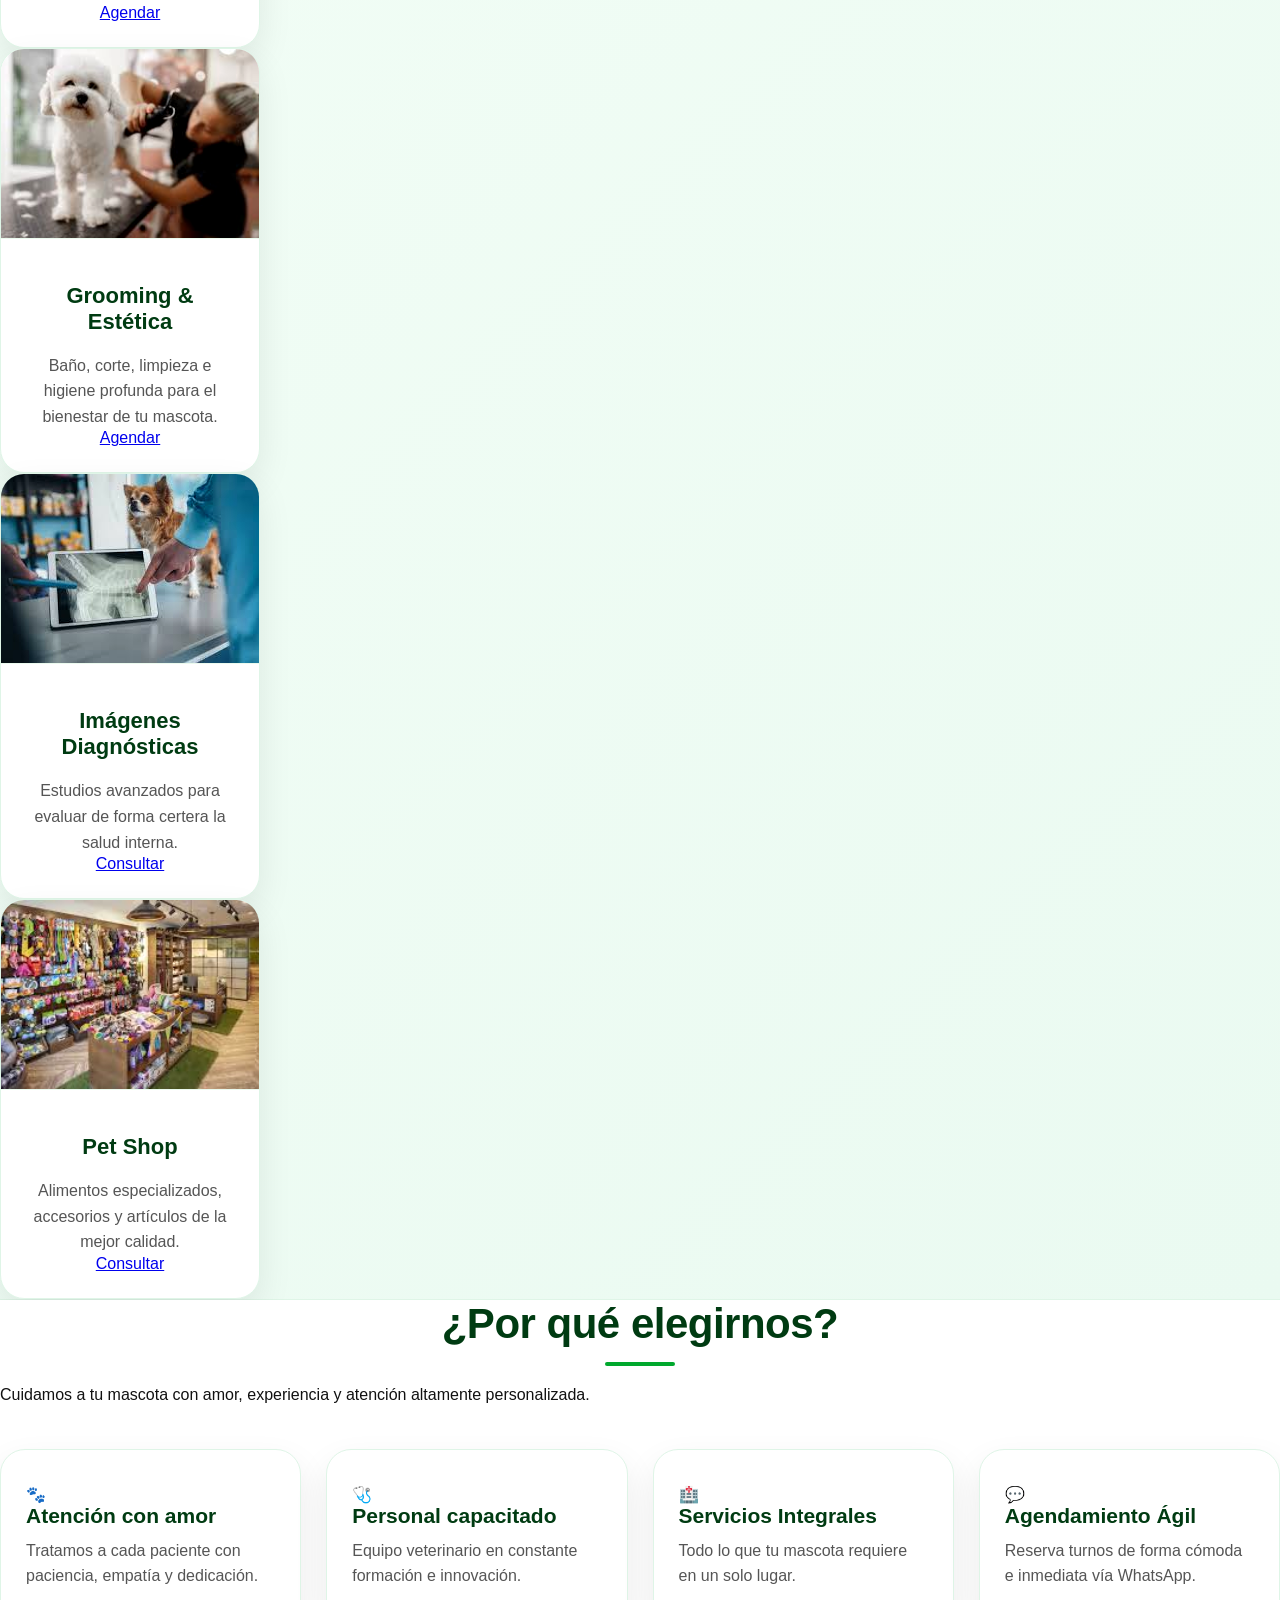
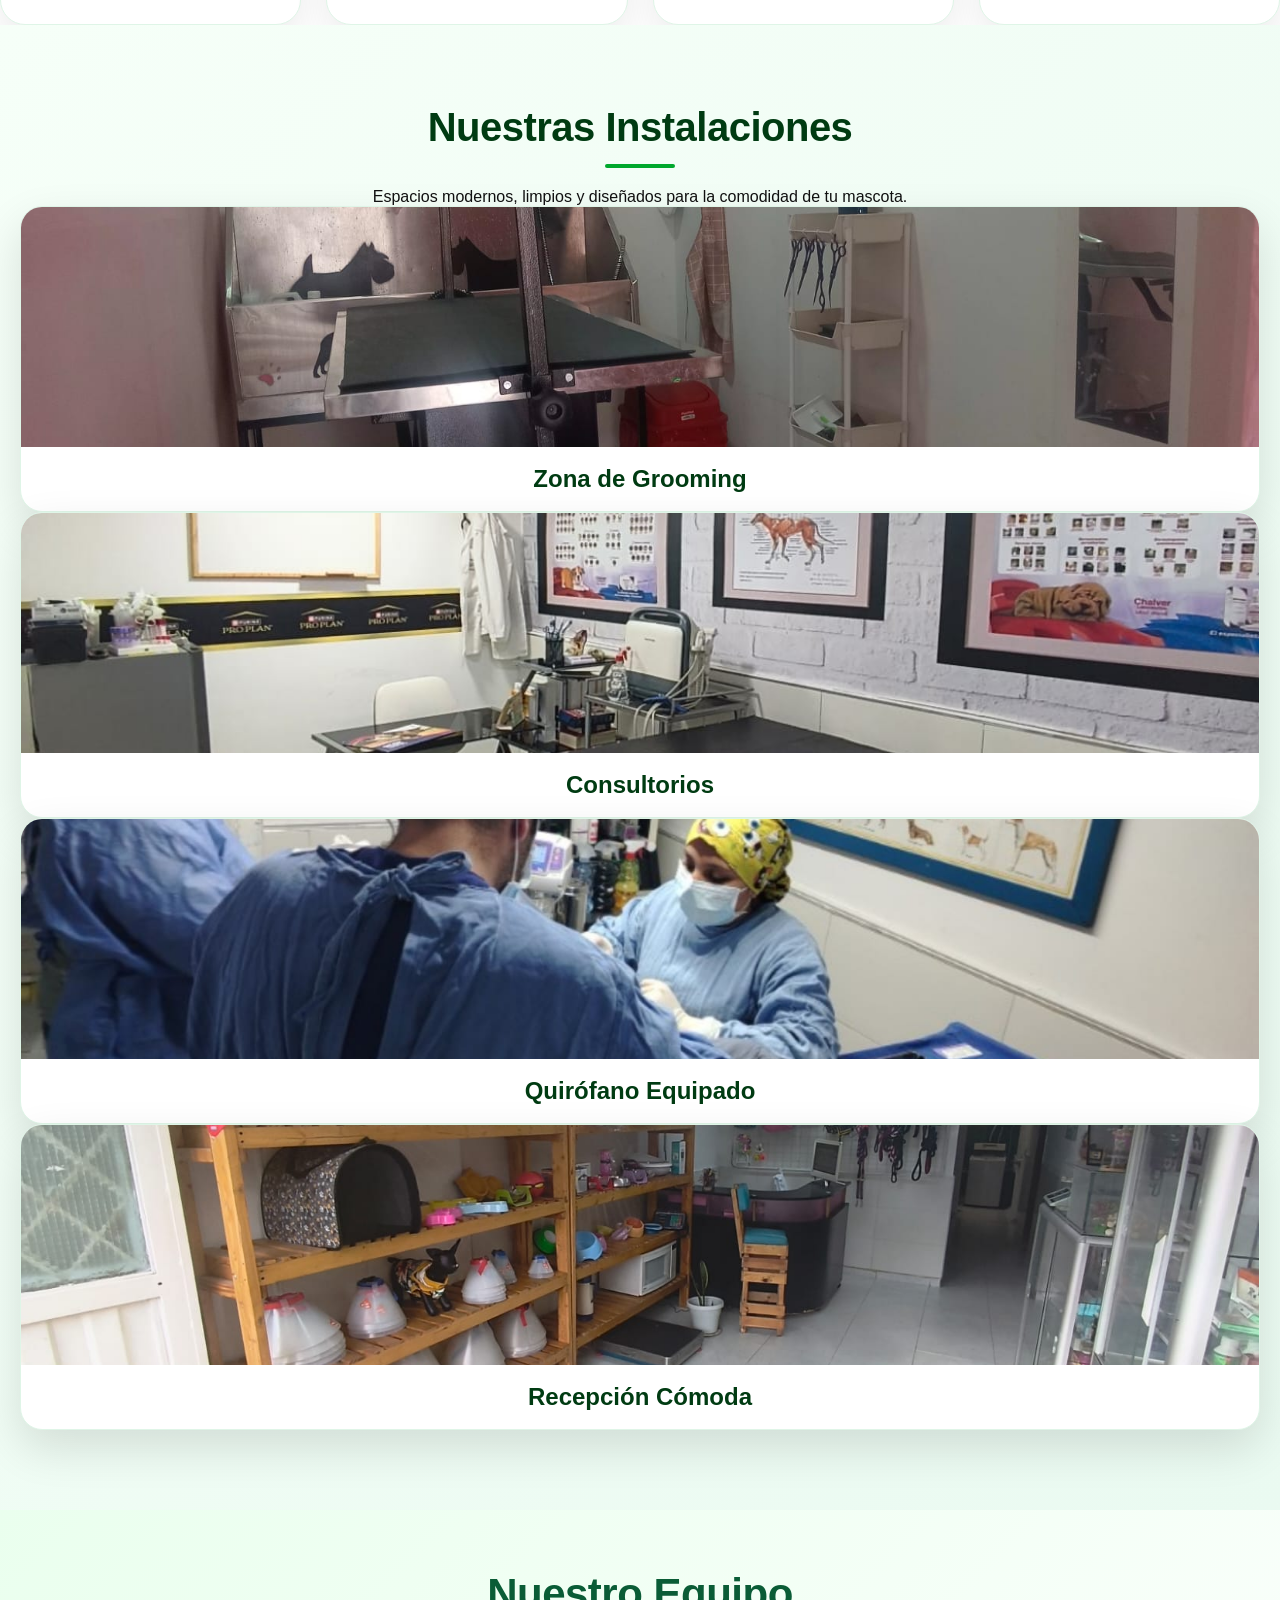
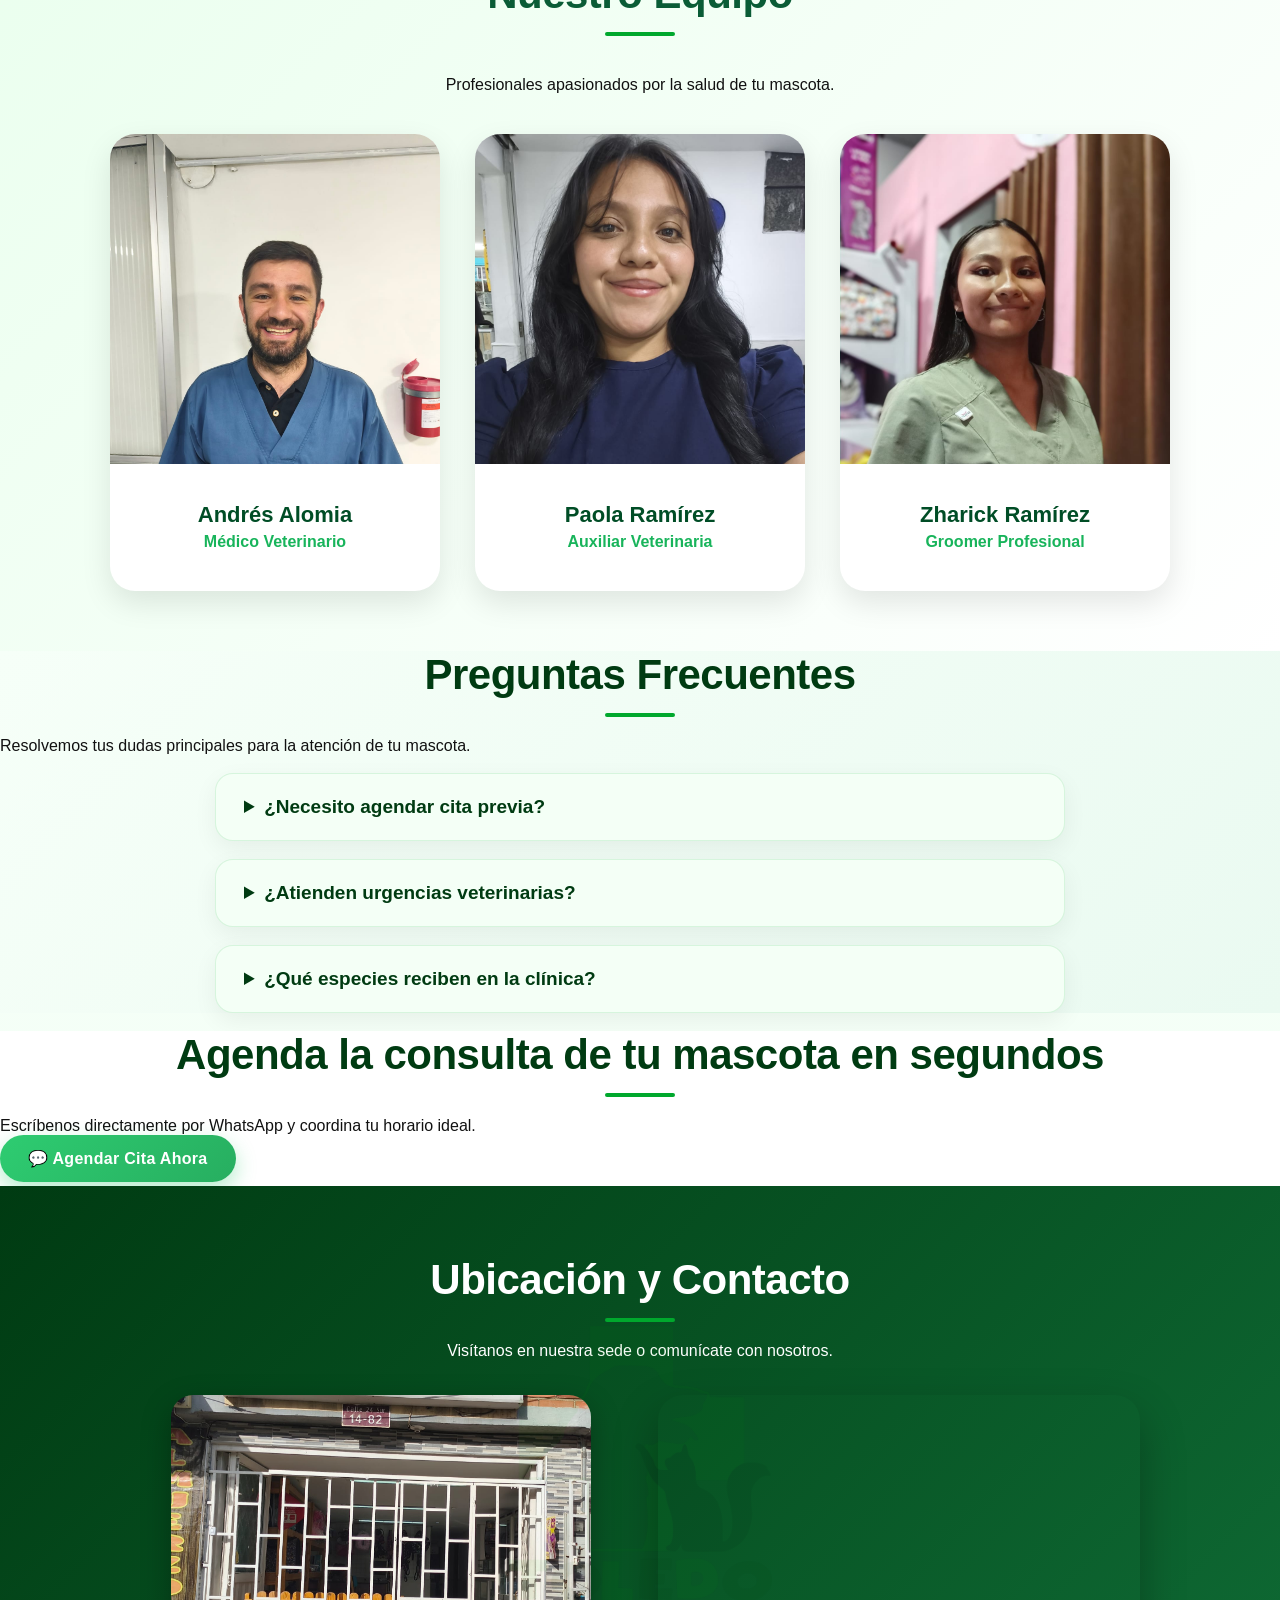
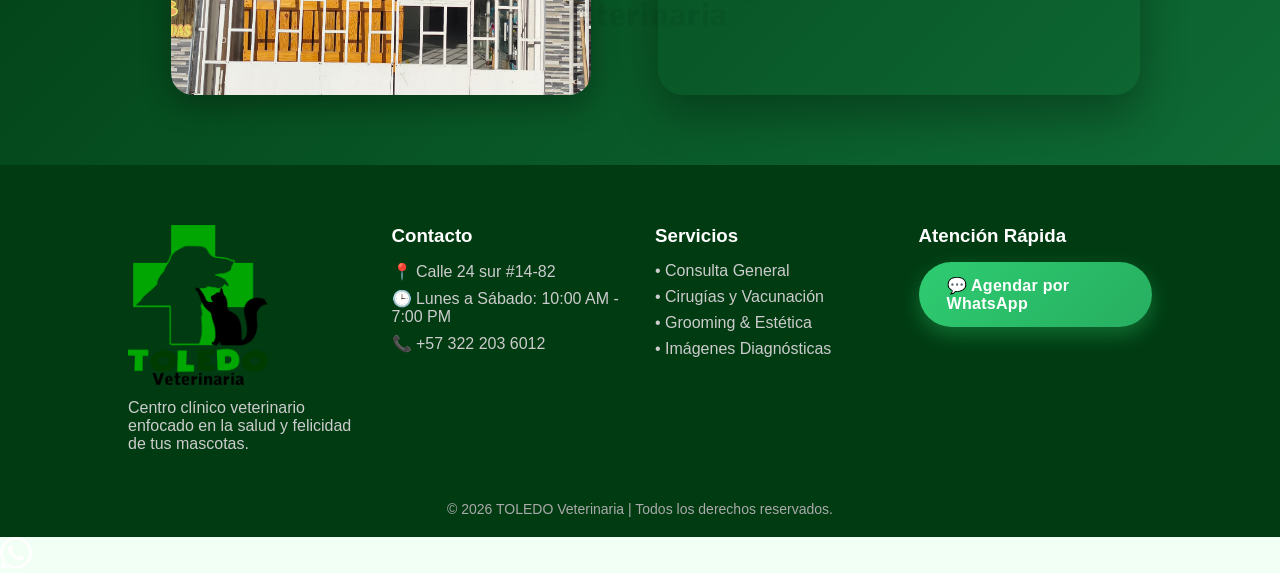
==== commit 1c48e3ef: "Update index.html" ====
--- a/index.html
+++ b/index.html
@@ -3,311 +3,294 @@
 <head>
   <meta charset="UTF-8">
   <meta name="viewport" content="width=device-width, initial-scale=1.0">
-  <title>TOLEDO Veterinaria</title>
+  <title>TOLEDO Veterinaria - Cuidado Especializado</title>
+  
+  <!-- Fuente Google Fonts: Plus Jakarta Sans -->
+  <link rel="preconnect" href="https://fonts.googleapis.com">
+  <link rel="preconnect" href="https://fonts.gstatic.com" crossorigin>
+  <link href="https://fonts.googleapis.com/css2?family=Plus+Jakarta+Sans:wght@400;500;600;700;800&display=swap" rel="stylesheet">
+  
   <link rel="stylesheet" href="styles.css">
 </head>
-
 <body>
 
-<header>
-  <nav>
+<header class="navbar">
+  <div class="nav-container">
     <a href="#inicio" class="logo">
       <img src="img/logo.png" alt="TOLEDO Veterinaria">
     </a>
 
-    <ul>
+    <ul class="nav-links">
       <li><a href="#inicio">Inicio</a></li>
       <li><a href="#servicios">Servicios</a></li>
+      <li><a href="#porque-elegirnos">Nosotros</a></li>
+      <li><a href="#instalaciones">Instalaciones</a></li>
       <li><a href="#equipo">Equipo</a></li>
-      <li><a href="#instalaciones">Instalaciones</a></li>
       <li><a href="#preguntas">FAQ</a></li>
       <li><a href="#contacto">Contacto</a></li>
-      <li><a href="galeria.html">Galería</a></li>
     </ul>
 
-    <a href="https://wa.me/573222036012?text=Hola,%20quiero%20agendar%20una%20cita" class="btn" target="_blank">
+    <a href="https://wa.me/573222036012?text=Hola,%20quiero%20agendar%20una%20cita" class="btn btn-primary nav-btn" target="_blank">
       Agendar Cita
     </a>
 
-    <button class="menu-toggle" onclick="toggleMenu()">☰</button>
-  </nav>
+    <button class="menu-toggle" onclick="toggleMenu()" aria-label="Abrir menú">☰</button>
+  </div>
 </header>
 
+<!-- Menú Móvil -->
 <div id="mobileMenu" class="mobile-menu">
-  <span class="close-btn" onclick="toggleMenu()">✕</span>
+  <button class="close-btn" onclick="toggleMenu()">✕</button>
   <a href="#inicio" onclick="toggleMenu()">Inicio</a>
   <a href="#servicios" onclick="toggleMenu()">Servicios</a>
+  <a href="#porque-elegirnos" onclick="toggleMenu()">Por qué elegirnos</a>
+  <a href="#instalaciones" onclick="toggleMenu()">Instalaciones</a>
   <a href="#equipo" onclick="toggleMenu()">Equipo</a>
-  <a href="#instalaciones" onclick="toggleMenu()">Instalaciones</a>
   <a href="#preguntas" onclick="toggleMenu()">FAQ</a>
   <a href="#contacto" onclick="toggleMenu()">Contacto</a>
-  <a href="galeria.html">Galería</a>
-  <a href="https://wa.me/573222036012?text=Hola,%20quiero%20agendar%20una%20cita" class="btn-whatsapp" target="_blank">
+  <a href="https://wa.me/573222036012?text=Hola,%20quiero%20agendar%20una%20cita" class="btn btn-whatsapp" target="_blank">
     💬 Agendar por WhatsApp
   </a>
 </div>
 
-<section id="inicio" class="hero">
-  <h1>El mejor cuidado clínico para tu mascota</h1>
-  <p>Centro clínico veterinario comprometido con la salud, bienestar y felicidad de perros y gatos.</p>
-
-  <div>
-    <a href="https://wa.me/573222036012" class="btn whatsapp-btn" target="_blank">
-  <span>💬</span> Agendar por WhatsApp
-</a>
-    <a href="#servicios" class="btn btn-outline">Conocer Servicios</a>
-  </div>
-</section><section class="beneficios">
-  <div>🐾 Atención con amor</div>
-  <div>🩺 Personal capacitado</div>
-  <div>📍 Fácil ubicación</div>
-  <div>💬 Agenda por WhatsApp</div>
-</section>
-
-<section id="servicios">
-  <h2>Nuestros Servicios</h2>
-
-  <div class="cards">
-
-    <div class="card">
-      <img src="img/consulta.jpg" alt="Consulta Veterinaria">
-      <h3>Consulta Veterinaria</h3>
-      <p>Evaluación completa, diagnóstico y tratamiento profesional.</p>
-      <a href="https://wa.me/573222036012?text=Hola,%20quiero%20agendar%20consulta%20veterinaria" class="btn-servicio" target="_blank">Agendar</a>
-    </div>
-
-    <div class="card">
-      <img src="img/cirugia.jpg" alt="Cirugía">
-      <h3>Cirugía</h3>
-      <p>Procedimientos realizados con cuidado, seguridad y responsabilidad.</p>
-      <a href="https://wa.me/573222036012?text=Hola,%20quiero%20información%20sobre%20cirugía" class="btn-servicio" target="_blank">Agendar</a>
-    </div>
-
-    <div class="card">
-      <img src="img/vacunacion.jpg" alt="Vacunación">
-      <h3>Vacunación</h3>
-      <p>Protección preventiva para perros y gatos.</p>
-      <a href="https://wa.me/573222036012?text=Hola,%20quiero%20agendar%20vacunación" class="btn-servicio" target="_blank">Agendar</a>
-    </div>
-
-    <div class="card">
-      <img src="img/urgencias.jpg" alt="Urgencias">
-      <h3>Urgencias</h3>
-      <p>Atención rápida para situaciones que requieren prioridad.</p>
-      <a href="https://wa.me/573222036012?text=Hola,%20necesito%20atención%20de%20urgencias" class="btn-servicio" target="_blank">Agendar</a>
-    </div>
-
-    <div class="card">
-      <img src="img/grooming.jpg" alt="Grooming y Estética">
-      <h3>Grooming y Estética</h3>
-      <p>Baño, corte, limpieza y cuidado estético para tu mascota.</p>
-      <a href="https://wa.me/573222036012?text=Hola,%20quiero%20agendar%20grooming%20y%20estética" class="btn-servicio" target="_blank">Agendar</a>
-    </div>
-
-    <div class="card">
-      <img src="img/imagenes.jpg" alt="Imágenes Diagnósticas">
-      <h3>Imágenes Diagnósticas</h3>
-      <p>Apoyo diagnóstico para evaluar mejor la salud de tu mascota.</p>
-      <a href="https://wa.me/573222036012?text=Hola,%20quiero%20información%20sobre%20imágenes%20diagnósticas" class="btn-servicio" target="_blank">Consultar</a>
-    </div>
-
-    <div class="card">
-      <img src="img/petshop.jpg" alt="Pet Shop">
-      <h3>Pet Shop</h3>
-      <p>Productos, accesorios y artículos para perros y gatos.</p>
-      <a href="https://wa.me/573222036012?text=Hola,%20quiero%20información%20sobre%20Pet%20Shop" class="btn-servicio" target="_blank">Consultar</a>
-    </div>
-
-  </div>
-  <section id="porque-elegirnos" class="porque-elegirnos">
-  <h2>¿Por qué elegirnos?</h2>
-  <p class="subtexto">Cuidamos a tu mascota con amor, experiencia y atención personalizada.</p>
+<!-- Hero Section -->
+<section id="inicio" class="hero reveal">
+  <div class="hero-content">
+    <span class="badge">Atención Clínica de Primer Nivel</span>
+    <h1>El mejor cuidado clínico para tu mascota</h1>
+    <p>Centro clínico veterinario comprometido con la salud, bienestar y felicidad integral de perros y gatos.</p>
+    <div class="hero-buttons">
+      <a href="https://wa.me/573222036012" class="btn btn-whatsapp" target="_blank">
+        💬 Agendar por WhatsApp
+      </a>
+      <a href="#servicios" class="btn btn-outline">Conocer Servicios</a>
+    </div>
+  </div>
+</section>
+
+<!-- Beneficios Rápidos -->
+<section class="beneficios reveal">
+  <div class="beneficios-container">
+    <div class="beneficio-item"><span>🐾</span> Atención con amor</div>
+    <div class="beneficio-item"><span>🩺</span> Personal capacitado</div>
+    <div class="beneficio-item"><span>📍</span> Fácil ubicación</div>
+    <div class="beneficio-item"><span>💬</span> Agenda en segundos</div>
+  </div>
+</section>
+
+<!-- Servicios -->
+<section id="servicios" class="servicios section-padding reveal">
+  <div class="section-header">
+    <h2>Nuestros Servicios</h2>
+    <p>Ofrecemos atención integral con tecnología de vanguardia y profesionales dedicados.</p>
+  </div>
+
+  <div class="cards-grid">
+    <div class="card">
+      <div class="card-img-wrapper"><img src="img/consulta.jpg" alt="Consulta Veterinaria"></div>
+      <div class="card-body">
+        <h3>Consulta Veterinaria</h3>
+        <p>Evaluación completa, diagnóstico preciso y tratamiento profesional.</p>
+        <a href="https://wa.me/573222036012?text=Hola,%20quiero%20agendar%20consulta" class="btn-card" target="_blank">Agendar</a>
+      </div>
+    </div>
+
+    <div class="card">
+      <div class="card-img-wrapper"><img src="img/cirugia.jpg" alt="Cirugía"></div>
+      <div class="card-body">
+        <h3>Cirugía</h3>
+        <p>Procedimientos realizados con máximo cuidado, seguridad y tecnología.</p>
+        <a href="https://wa.me/573222036012?text=Hola,%20información%20sobre%20cirugía" class="btn-card" target="_blank">Agendar</a>
+      </div>
+    </div>
+
+    <div class="card">
+      <div class="card-img-wrapper"><img src="img/vacunacion.jpg" alt="Vacunación"></div>
+      <div class="card-body">
+        <h3>Vacunación</h3>
+        <p>Protección preventiva y esquemas completos para perros y gatos.</p>
+        <a href="https://wa.me/573222036012?text=Hola,%20quiero%20agendar%20vacunación" class="btn-card" target="_blank">Agendar</a>
+      </div>
+    </div>
+
+    <div class="card">
+      <div class="card-img-wrapper"><img src="img/urgencias.jpg" alt="Urgencias"></div>
+      <div class="card-body">
+        <h3>Urgencias</h3>
+        <p>Atención prioritaria y rápida para situaciones críticas.</p>
+        <a href="https://wa.me/573222036012?text=Hola,%20necesito%20atención%20de%20urgencias" class="btn-card" target="_blank">Agendar</a>
+      </div>
+    </div>
+
+    <div class="card">
+      <div class="card-img-wrapper"><img src="img/grooming.jpg" alt="Grooming y Estética"></div>
+      <div class="card-body">
+        <h3>Grooming & Estética</h3>
+        <p>Baño, corte, limpieza e higiene profunda para el bienestar de tu mascota.</p>
+        <a href="https://wa.me/573222036012?text=Hola,%20agendar%20grooming" class="btn-card" target="_blank">Agendar</a>
+      </div>
+    </div>
+
+    <div class="card">
+      <div class="card-img-wrapper"><img src="img/imagenes.jpg" alt="Imágenes Diagnósticas"></div>
+      <div class="card-body">
+        <h3>Imágenes Diagnósticas</h3>
+        <p>Estudios avanzados para evaluar de forma certera la salud interna.</p>
+        <a href="https://wa.me/573222036012?text=Hola,%20información%20diagnósticos" class="btn-card" target="_blank">Consultar</a>
+      </div>
+    </div>
+
+    <div class="card">
+      <div class="card-img-wrapper"><img src="img/petshop.jpg" alt="Pet Shop"></div>
+      <div class="card-body">
+        <h3>Pet Shop</h3>
+        <p>Alimentos especializados, accesorios y artículos de la mejor calidad.</p>
+        <a href="https://wa.me/573222036012?text=Hola,%20información%20Pet%20Shop" class="btn-card" target="_blank">Consultar</a>
+      </div>
+    </div>
+  </div>
+</section>
+
+<!-- Por Qué Elegirnos -->
+<section id="porque-elegirnos" class="porque-section section-padding reveal">
+  <div class="section-header">
+    <h2>¿Por qué elegirnos?</h2>
+    <p>Cuidamos a tu mascota con amor, experiencia y atención altamente personalizada.</p>
+  </div>
 
   <div class="porque-grid">
     <div class="porque-card">
-      <span>🐾</span>
+      <div class="icon-box">🐾</div>
       <h3>Atención con amor</h3>
-      <p>Tratamos a cada mascota con paciencia, respeto y cariño.</p>
-    </div>
-
+      <p>Tratamos a cada paciente con paciencia, empatía y dedicación.</p>
+    </div>
     <div class="porque-card">
-      <span>🩺</span>
+      <div class="icon-box">🩺</div>
       <h3>Personal capacitado</h3>
-      <p>Equipo comprometido con la salud y bienestar animal.</p>
-    </div>
-
+      <p>Equipo veterinario en constante formación e innovación.</p>
+    </div>
     <div class="porque-card">
-      <span>🏥</span>
-      <h3>Servicios completos</h3>
-      <p>Consulta, vacunas, grooming, imágenes diagnósticas y pet shop.</p>
-    </div>
-
+      <div class="icon-box">🏥</div>
+      <h3>Servicios Integrales</h3>
+      <p>Todo lo que tu mascota requiere en un solo lugar.</p>
+    </div>
     <div class="porque-card">
-      <span>💬</span>
-      <h3>Agenda rápida</h3>
-      <p>Reserva tu cita fácilmente por WhatsApp.</p>
-    </div>
-  </div>
-</section>
-</section><section class="testimonios">
-  <h2>Lo que dicen nuestros clientes</h2>
-
-  <div class="carousel">
-    <div class="carousel-track">
-
-      <div class="card">
-        <p>“Excelente atención, trataron a mi perrita con mucho amor.”</p>
-        <h3>Laura M.</h3>
-      </div>
-
-      <div class="card">
-        <p>“Muy profesionales y rápidos. Los recomiendo.”</p>
-        <h3>Carlos R.</h3>
-      </div>
-
-      <div class="card">
-        <p>“El servicio de grooming dejó hermoso a mi gato.”</p>
-        <h3>Andrea P.</h3>
-      </div>
-      <div class="card">
-        <p>“Excelente atención, trataron a mi perrita con mucho amor.”</p>
-        <h3>Laura M.</h3>
-      </div>
-
-      <div class="card">
-        <p>“Muy profesionales y rápidos. Los recomiendo.”</p>
-        <h3>Carlos R.</h3>
-      </div>
-
-      <div class="card">
-        <p>“El servicio de grooming dejó hermoso a mi gato.”</p>
-        <h3>Andrea P.</h3>
-      </div>
-
-    </div>
-  </div>
-</section>
-</section>
-<section id="instalaciones" class="instalaciones"> 
-
-  <div class="inst-wrapper">
-
-    <div class="inst-track">
-
-      <div class="inst-card">
-        <img src="img/grooming-zona.jpg">
-        <h3>Zona de Grooming</h3>
-      </div>
-
-      <div class="inst-card">
-        <img src="img/consultorio.jpg">
-        <h3>Consultorio</h3>
-      </div>
-
-      <div class="inst-card">
-        <img src="img/quirofano.jpg">
-        <h3>Quirófano</h3>
-      </div>
-
-      <div class="inst-card">
-        <img src="img/recepcion.jpg">
-        <h3>Recepción</h3>
-      </div>
-
-    </div>
-
-  </div>
-
-</section>
-<section id="preguntas">
-  <h2>Preguntas Frecuentes</h2>
-
-  <details>
-    <summary>¿Necesito cita previa?</summary>
-    <p>Sí, recomendamos agendar por WhatsApp para garantizar una mejor atención.</p>
-  </details>
-
-  <details>
-    <summary>¿Atienden urgencias?</summary>
-    <p>Sí, contáctanos por WhatsApp para confirmar disponibilidad.</p>
-  </details>
-
-  <details>
-    <summary>¿Atienden perros y gatos?</summary>
-    <p>Sí, brindamos atención para perros y gatos.</p>
-  </details>
-</section>
-<section id="equipo" class="equipo">
-
-  <h2>Nuestro Equipo</h2>
-  <p class="equipo-sub">
-    Profesionales comprometidos con el bienestar y la salud de tu mascota.
-  </p>
+      <div class="icon-box">💬</div>
+      <h3>Agendamiento Ágil</h3>
+      <p>Reserva turnos de forma cómoda e inmediata vía WhatsApp.</p>
+    </div>
+  </div>
+</section>
+
+<!-- Instalaciones -->
+<section id="instalaciones" class="instalaciones section-padding reveal">
+  <div class="section-header">
+    <h2>Nuestras Instalaciones</h2>
+    <p>Espacios modernos, limpios y diseñados para la comodidad de tu mascota.</p>
+  </div>
+
+  <div class="inst-grid">
+    <div class="inst-card">
+      <img src="img/grooming-zona.jpg" alt="Zona de Grooming">
+      <div class="inst-overlay"><h3>Zona de Grooming</h3></div>
+    </div>
+    <div class="inst-card">
+      <img src="img/consultorio.jpg" alt="Consultorio">
+      <div class="inst-overlay"><h3>Consultorios</h3></div>
+    </div>
+    <div class="inst-card">
+      <img src="img/quirofano.jpg" alt="Quirófano">
+      <div class="inst-overlay"><h3>Quirófano Equipado</h3></div>
+    </div>
+    <div class="inst-card">
+      <img src="img/recepcion.jpg" alt="Recepción">
+      <div class="inst-overlay"><h3>Recepción Cómoda</h3></div>
+    </div>
+  </div>
+</section>
+
+<!-- Equipo -->
+<section id="equipo" class="equipo section-padding reveal">
+  <div class="section-header">
+    <h2>Nuestro Equipo</h2>
+    <p>Profesionales apasionados por la salud de tu mascota.</p>
+  </div>
 
   <div class="equipo-grid">
-
-    <!-- Doctor 1 -->
     <div class="team-card">
       <img src="img/andres.jpg" alt="Andrés Alomia">
-
       <div class="team-info">
         <h3>Andrés Alomia</h3>
-        <span>Médico Veterinario</span>
-
-       
-      </div>
-    </div>
-
-    <!-- Doctor 2 -->
+        <span class="role">Médico Veterinario</span>
+      </div>
+    </div>
+
     <div class="team-card">
       <img src="img/paola.jpg" alt="Paola Ramírez">
-
       <div class="team-info">
         <h3>Paola Ramírez</h3>
-        <span>Auxiliar Veterinaria</span>
-
-        
-      </div>
-    </div>
-
-    <!-- Doctor 3 -->
+        <span class="role">Auxiliar Veterinaria</span>
+      </div>
+    </div>
+
     <div class="team-card">
       <img src="img/zharick.jpg" alt="Zharick Ramírez">
-
       <div class="team-info">
         <h3>Zharick Ramírez</h3>
-        <span>Groomer Profesional</span>
-
-        
-        </div>
-      </div>
-    </div>
-
-  </div>
-
-</section>
-<section class="citas-pro">
-  <h2>Agenda tu cita en segundos</h2>
-  <p>Escríbenos por WhatsApp y recibe atención personalizada.</p>
-
-  <a href="https://wa.me/573222036012?text=Hola,%20quiero%20agendar%20una%20cita"
-     class="btn">
-    Agendar ahora
-  </a>
-</section>
-
-<section id="contacto" class="contacto">
-
-  <h2>Contáctanos</h2>
+        <span class="role">Groomer Profesional</span>
+      </div>
+    </div>
+  </div>
+</section>
+
+<!-- Preguntas Frecuentes -->
+<section id="preguntas" class="faq section-padding reveal">
+  <div class="section-header">
+    <h2>Preguntas Frecuentes</h2>
+    <p>Resolvemos tus dudas principales para la atención de tu mascota.</p>
+  </div>
+
+  <div class="faq-container">
+    <details>
+      <summary>¿Necesito agendar cita previa?</summary>
+      <p>Sí, recomendamos agendar con anticipación por WhatsApp para garantizar tu tiempo y evitar esperas.</p>
+    </details>
+
+    <details>
+      <summary>¿Atienden urgencias veterinarias?</summary>
+      <p>Sí, atendemos casos de urgencia. Por favor contáctanos de inmediato vía telefónica o WhatsApp para preparar la recepción.</p>
+    </details>
+
+    <details>
+      <summary>¿Qué especies reciben en la clínica?</summary>
+      <p>Nos especializamos en la atención clínica integral de perros y gatos.</p>
+    </details>
+  </div>
+</section>
+
+<!-- Banner Citas -->
+<section class="cta-banner reveal">
+  <div class="cta-content">
+    <h2>Agenda la consulta de tu mascota en segundos</h2>
+    <p>Escríbenos directamente por WhatsApp y coordina tu horario ideal.</p>
+    <a href="https://wa.me/573222036012?text=Hola,%20quiero%20agendar%20una%20cita" class="btn btn-whatsapp-large" target="_blank">
+      💬 Agendar Cita Ahora
+    </a>
+  </div>
+</section>
+
+<!-- Contacto -->
+<section id="contacto" class="contacto section-padding reveal">
+  <div class="section-header">
+    <h2>Ubicación y Contacto</h2>
+    <p>Visítanos en nuestra sede o comunícate con nosotros.</p>
+  </div>
 
   <div class="contacto-container">
-
-    <!-- IMAGEN -->
     <div class="contacto-img">
-      <img src="img/veterinaria.jpg" alt="Veterinaria Toledo">
-    </div>
-
-    <!-- MAPA -->
+      <img src="img/veterinaria.jpg" alt="Veterinaria Toledo Fachada">
+    </div>
+
     <div class="contacto-mapa">
       <iframe 
         src="https://www.google.com/maps?q=calle+24+sur+14-82&output=embed"
@@ -315,59 +298,50 @@
         loading="lazy">
       </iframe>
     </div>
-
-  </div>
-
-</section>
-</section>
-</section>
-
-<a href="https://wa.me/573222036012?text=Hola,%20quiero%20agendar%20una%20cita" class="whatsapp" target="_blank">
-  <img src="img/WhatsApp.jpg" alt="WhatsApp">
-</a>
-
-<script src="script.js"></script>
+  </div>
+</section>
+
+<!-- Footer -->
 <footer class="footer">
   <div class="footer-container">
-
-    <!-- LOGO -->
     <div class="footer-col">
       <img src="img/logo.png" alt="TOLEDO Veterinaria" class="footer-logo">
-      <p>Centro clínico veterinario comprometido con la salud y bienestar de tu mascota.</p>
-    </div>
-
-    <!-- CONTACTO -->
+      <p>Centro clínico veterinario enfocado en la salud y felicidad de tus mascotas.</p>
+    </div>
+
     <div class="footer-col">
       <h3>Contacto</h3>
       <p>📍 Calle 24 sur #14-82</p>
-      <p>🕒 Lunes a sábado</p>
-      <p>10:00 AM - 7:00 PM</p>
-      <p>📞 322 203 6012</p>
-    </div>
-
-    <!-- SERVICIOS -->
+      <p>🕒 Lunes a Sábado: 10:00 AM - 7:00 PM</p>
+      <p>📞 +57 322 203 6012</p>
+    </div>
+
     <div class="footer-col">
       <h3>Servicios</h3>
-      <p>Consulta veterinaria</p>
-      <p>Cirugía</p>
-      <p>Vacunación</p>
-      <p>Grooming y estética</p>
-      <p>Imágenes diagnósticas</p>
-    </div>
-
-    <!-- WHATSAPP -->
+      <p>• Consulta General</p>
+      <p>• Cirugías y Vacunación</p>
+      <p>• Grooming & Estética</p>
+      <p>• Imágenes Diagnósticas</p>
+    </div>
+
     <div class="footer-col">
-      <h3>Agenda</h3>
-      <a href="https://wa.me/573222036012" target="_blank" class="footer-btn">
-        💬 Escribir por WhatsApp
+      <h3>Atención Rápida</h3>
+      <a href="https://wa.me/573222036012" target="_blank" class="btn btn-whatsapp-footer">
+        💬 Agendar por WhatsApp
       </a>
     </div>
-
   </div>
 
   <div class="footer-bottom">
-    © 2025 TOLEDO Veterinaria | Todos los derechos reservados
+    <p>&copy; 2026 TOLEDO Veterinaria | Todos los derechos reservados.</p>
   </div>
 </footer>
+
+<!-- Botón Flotante WhatsApp -->
+<a href="https://wa.me/573222036012?text=Hola,%20quiero%20agendar%20una%20cita" class="whatsapp-float" target="_blank" aria-label="WhatsApp">
+  <svg width="32" height="32" viewBox="0 0 24 24" fill="white"><path d="M.057 24l1.687-6.163c-1.041-1.804-1.588-3.849-1.587-5.946.003-6.556 5.338-11.891 11.893-11.891 3.181.001 6.167 1.24 8.413 3.488 2.245 2.248 3.481 5.236 3.48 8.414-.003 6.557-5.338 11.892-11.893 11.892-1.99-.001-3.951-.5-5.688-1.448l-6.305 1.654zm6.597-3.807c1.676.995 3.276 1.591 5.392 1.592 5.448 0 9.886-4.434 9.889-9.885.002-5.462-4.415-9.89-9.881-9.892-5.452 0-9.887 4.434-9.889 9.884-.001 2.225.651 3.891 1.746 5.634l-.999 3.648 3.742-.981zm11.387-5.464c-.074-.124-.272-.198-.57-.347-.297-.149-1.758-.868-2.031-.967-.272-.099-.47-.149-.669.149-.198.297-.768.967-.941 1.165-.173.198-.347.223-.644.074-.297-.149-1.255-.462-2.39-1.475-.883-.788-1.48-1.761-1.653-2.059-.173-.297-.018-.458.13-.606.134-.133.297-.347.446-.521.151-.172.2-.296.3-.495.099-.198.05-.372-.025-.521-.075-.148-.669-1.611-.916-2.206-.242-.579-.487-.501-.669-.51l-.57-.01c-.198 0-.52.074-.792.372s-1.04 1.016-1.04 2.479 1.065 2.876 1.213 3.074c.149.198 2.095 3.2 5.076 4.487.709.306 1.263.489 1.694.626.712.226 1.36.194 1.872.118.571-.085 1.758-.719 2.006-1.413.248-.695.248-1.29.173-1.414z"/></svg>
+</a>
+
+<script src="script.js"></script>
 </body>
-</html>+</html>
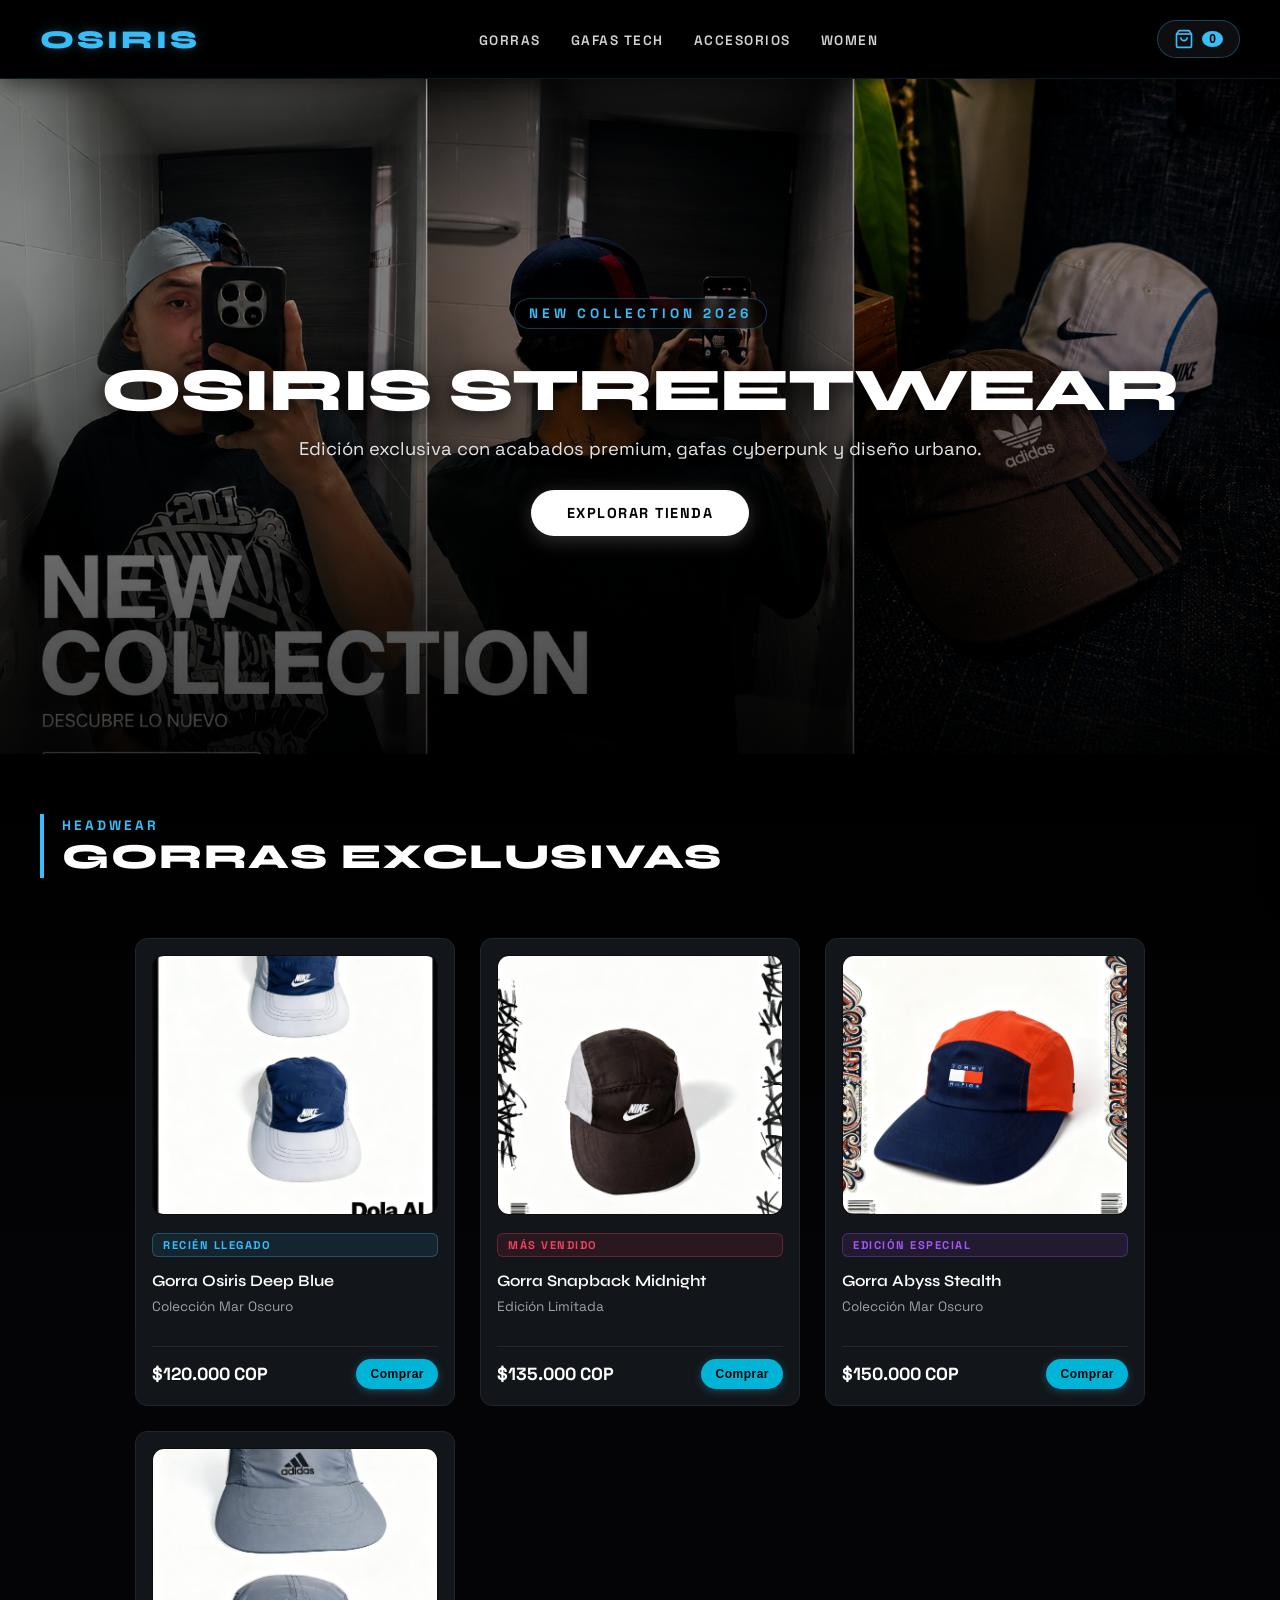
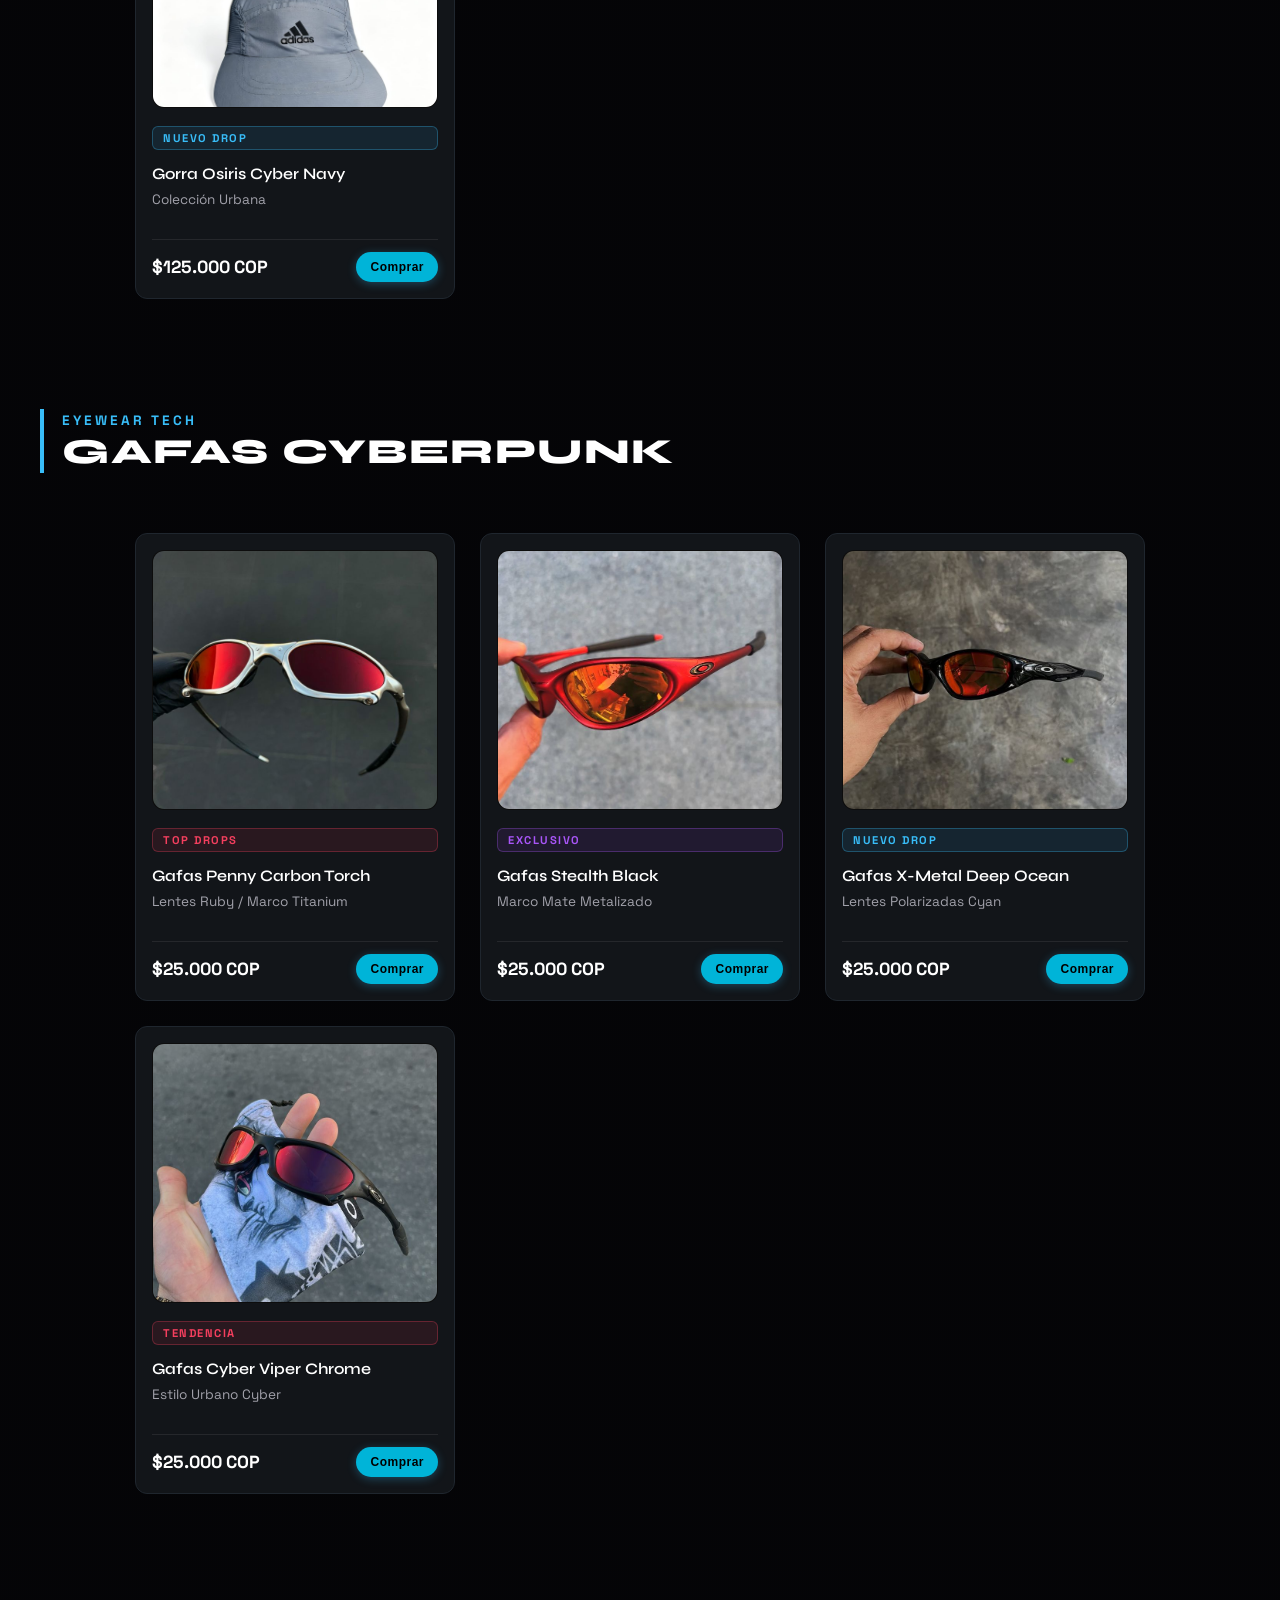
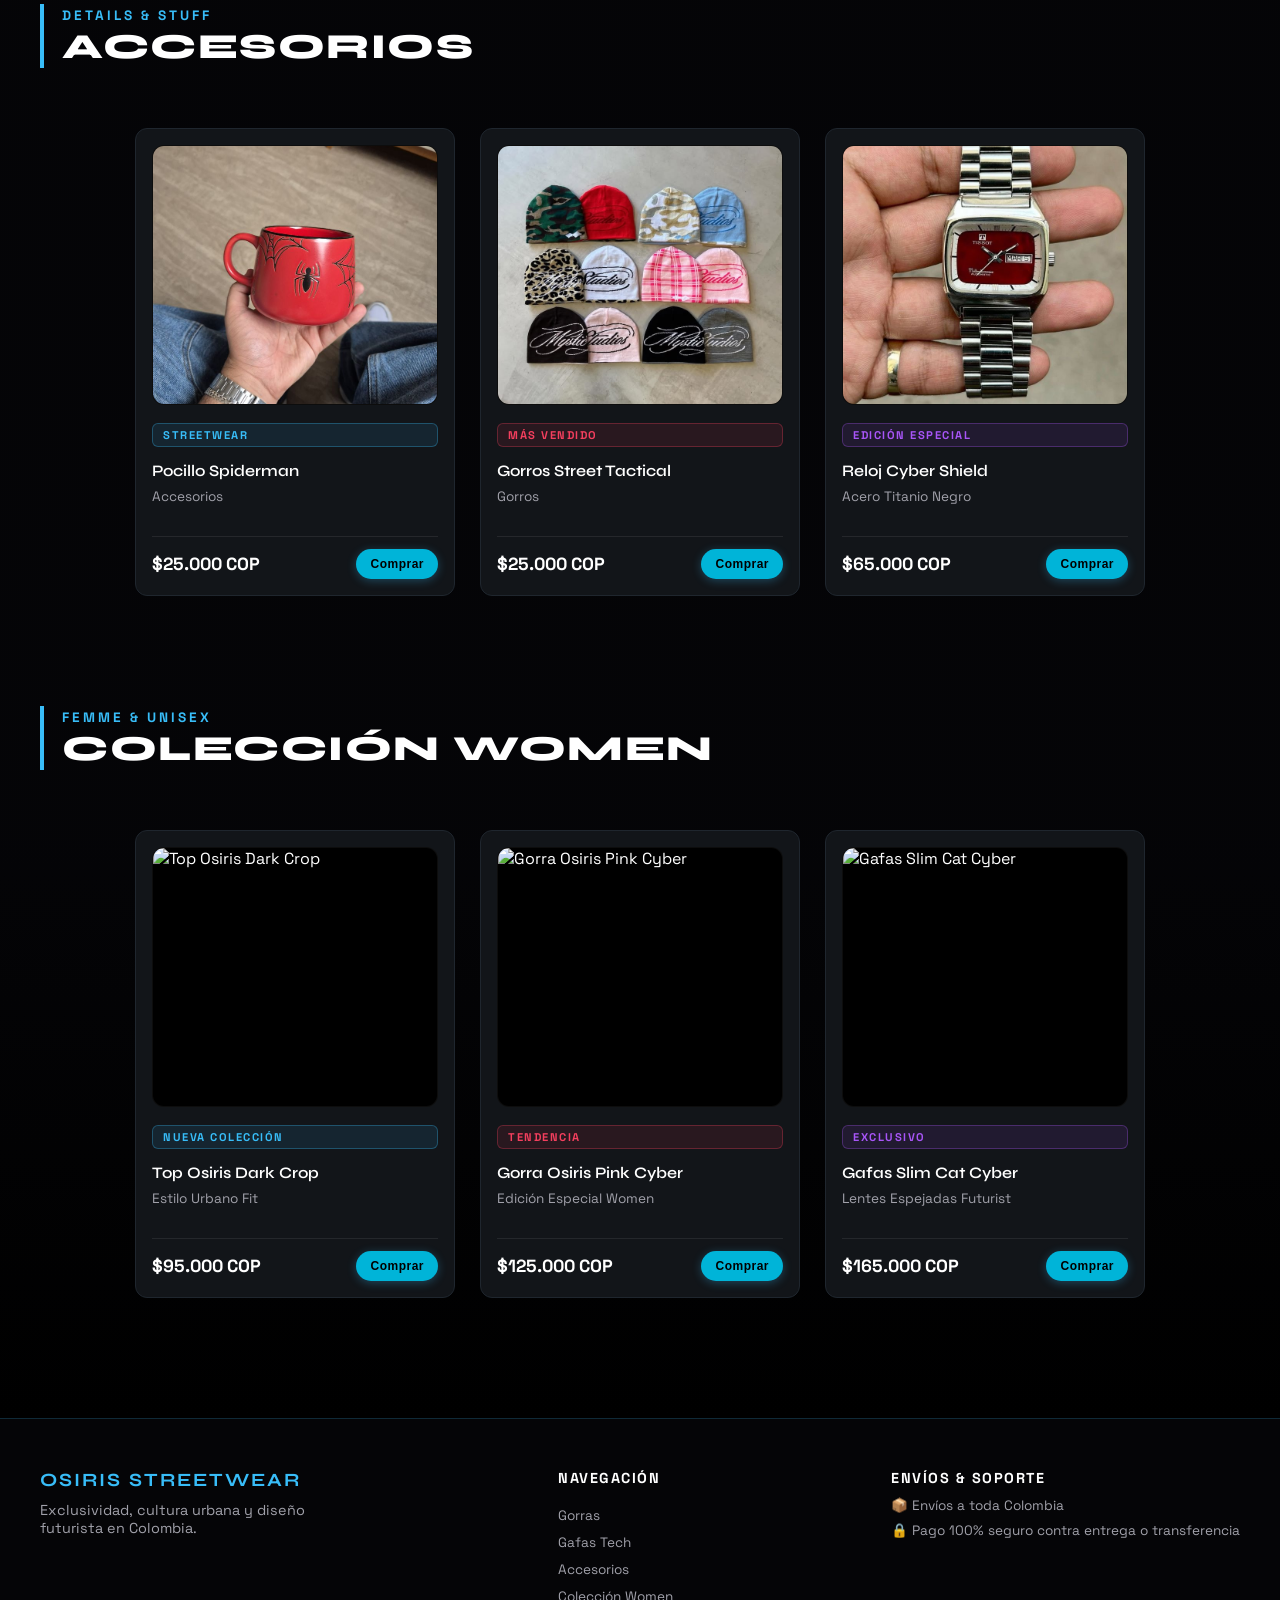
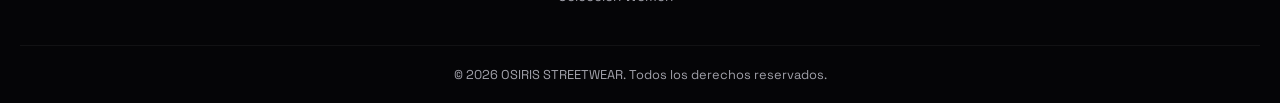
==== commit 5cb6e9b2: "Add files via upload" ====
--- a/index.html
+++ b/index.html
@@ -3,345 +3,369 @@
 <head>
   <meta charset="UTF-8">
   <meta name="viewport" content="width=device-width, initial-scale=1.0">
-  <title>TOLEDO Veterinaria - Cuidado Especializado</title>
+  <title>OSIRIS STREETWEAR</title>
   
-  <!-- Fuente Google Fonts: Plus Jakarta Sans -->
+  <!-- Fuentes Google Fonts -->
   <link rel="preconnect" href="https://fonts.googleapis.com">
   <link rel="preconnect" href="https://fonts.gstatic.com" crossorigin>
-  <link href="https://fonts.googleapis.com/css2?family=Plus+Jakarta+Sans:wght@400;500;600;700;800&display=swap" rel="stylesheet">
-  
+  <link href="https://fonts.googleapis.com/css2?family=Inter:wght@400;600;700&family=Space+Grotesk:wght@500;700&family=Syne:wght@700;800;900&display=swap" rel="stylesheet">
+
+  <!-- Hoja de Estilos Externa -->
   <link rel="stylesheet" href="styles.css">
+
+  <!-- SDK de Mercado Pago -->
+  <script src="https://sdk.mercadopago.com/js/v2"></script>
 </head>
 <body>
 
-<header class="navbar">
-  <div class="nav-container">
-    <a href="#inicio" class="logo">
-      <img src="img/logo.png" alt="TOLEDO Veterinaria">
-    </a>
-
+  <!-- NAVEGACIÓN -->
+  <header class="navbar">
+    <a href="#hero" class="brand-logo">OSIRIS</a>
     <ul class="nav-links">
-      <li><a href="#inicio">Inicio</a></li>
-      <li><a href="#servicios">Servicios</a></li>
-      <li><a href="#porque-elegirnos">Nosotros</a></li>
-      <li><a href="#instalaciones">Instalaciones</a></li>
-      <li><a href="#equipo">Equipo</a></li>
-      <li><a href="#preguntas">FAQ</a></li>
-      <li><a href="#contacto">Contacto</a></li>
+      <li><a href="#gorras">GORRAS</a></li>
+      <li><a href="#gafas">GAFAS TECH</a></li>
+      <li><a href="#accesorios">ACCESORIOS</a></li>
+      <li><a href="#women">WOMEN</a></li>
     </ul>
-
-    <a href="https://wa.me/573222036012?text=Hola,%20quiero%20agendar%20una%20cita" class="btn btn-primary nav-btn" target="_blank">
-      Agendar Cita
-    </a>
-
-    <button class="menu-toggle" onclick="toggleMenu()" aria-label="Abrir menú">☰</button>
+    
+    <div class="header-actions">
+      <button class="cart-btn" id="cart-btn" aria-label="Ver Carrito" onclick="toggleCart()">
+        <svg xmlns="http://www.w3.org/2000/svg" width="20" height="20" viewBox="0 0 24 24" fill="none" stroke="currentColor" stroke-width="2"><path d="M6 2L3 6v14a2 2 0 0 0 2 2h14a2 2 0 0 0 2-2V6l-3-4z"></path><line x1="3" y1="6" x2="21" y2="6"></line><path d="M16 10a4 4 0 0 1-8 0"></path></svg>
+        <span class="cart-count" id="cart-count">0</span>
+      </button>
+    </div>
+  </header>
+
+  <!-- PORTADA ORIGINAL (HERO) -->
+  <section class="hero-section" id="hero">
+    <div class="hero-content">
+      <span class="hero-tag">NEW COLLECTION 2026</span>
+      <h1 class="hero-title">OSIRIS STREETWEAR</h1>
+      <p class="hero-description">Edición exclusiva con acabados premium, gafas cyberpunk y diseño urbano.</p>
+      <a href="#gorras" class="btn-main">EXPLORAR TIENDA</a>
+    </div>
+  </section>
+
+  <!-- CONTENEDOR PRINCIPAL DE PRODUCTOS SOBRE FONDO NEGRO Y MAR -->
+  <div class="products-ocean-section">
+    
+    <!-- SECCIÓN 1: GORRAS -->
+    <section class="products-container" id="gorras">
+      <div class="section-header">
+        <span class="section-subtitle">HEADWEAR</span>
+        <h2 class="section-title">GORRAS EXCLUSIVAS</h2>
+      </div>
+
+      <div class="product-grid">
+        <!-- GORRA 1 -->
+        <article class="product-card">
+          <div class="product-image-box">
+            <img src="img/gorra 1.jpg" alt="Gorra Osiris Deep Blue">
+          </div>
+          <span class="product-status">RECIÉN LLEGADO</span>
+          <h3 class="product-name">Gorra Osiris Deep Blue</h3>
+          <p class="product-category">Colección Mar Oscuro</p>
+          <div class="product-footer">
+            <span class="product-price">$120.000 COP</span>
+            <button class="btn-buy" onclick="addToCart('gorra-01', 'Gorra Osiris Deep Blue', 120000, 'img/gorra 1.jpg')">
+              Comprar
+            </button>
+          </div>
+        </article>
+
+        <!-- GORRA 2 -->
+        <article class="product-card">
+          <div class="product-image-box">
+            <img src="img/gorra 2.jpg" alt="Gorra Snapback Midnight">
+          </div>
+          <span class="product-status status-hot">MÁS VENDIDO</span>
+          <h3 class="product-name">Gorra Snapback Midnight</h3>
+          <p class="product-category">Edición Limitada</p>
+          <div class="product-footer">
+            <span class="product-price">$135.000 COP</span>
+            <button class="btn-buy" onclick="addToCart('gorra-02', 'Gorra Snapback Midnight', 135000, 'img/gorra 2.jpg')">
+              Comprar
+            </button>
+          </div>
+        </article>
+
+        <!-- GORRA 3 -->
+        <article class="product-card">
+          <div class="product-image-box">
+            <img src="img/gorra 3.jpg" alt="Gorra Abyss Stealth">
+          </div>
+          <span class="product-status status-special">EDICIÓN ESPECIAL</span>
+          <h3 class="product-name">Gorra Abyss Stealth</h3>
+          <p class="product-category">Colección Mar Oscuro</p>
+          <div class="product-footer">
+            <span class="product-price">$150.000 COP</span>
+            <button class="btn-buy" onclick="addToCart('gorra-03', 'Gorra Abyss Stealth', 150000, 'img/gorra 3.jpg')">
+              Comprar
+            </button>
+          </div>
+        </article>
+
+        <!-- GORRA 4 -->
+        <article class="product-card">
+          <div class="product-image-box">
+            <img src="img/gorra 4.jpg" alt="Gorra Osiris Cyber Navy">
+          </div>
+          <span class="product-status">NUEVO DROP</span>
+          <h3 class="product-name">Gorra Osiris Cyber Navy</h3>
+          <p class="product-category">Colección Urbana</p>
+          <div class="product-footer">
+            <span class="product-price">$125.000 COP</span>
+            <button class="btn-buy" onclick="addToCart('gorra-04', 'Gorra Osiris Cyber Navy', 125000, 'img/gorra 4.jpg')">
+              Comprar
+            </button>
+          </div>
+        </article>
+      </div>
+    </section>
+
+    <!-- SECCIÓN 2: GAFAS FUTURISTAS -->
+    <section class="products-container section-margin" id="gafas">
+      <div class="section-header">
+        <span class="section-subtitle">EYEWEAR TECH</span>
+        <h2 class="section-title">GAFAS CYBERPUNK</h2>
+      </div>
+
+      <div class="product-grid">
+        <article class="product-card">
+          <div class="product-image-box">
+            <img src="img/lentes1.jpg" alt="Gafas Penny Carbon Torch">
+          </div>
+          <span class="product-status status-hot">TOP DROPS</span>
+          <h3 class="product-name">Gafas Penny Carbon Torch</h3>
+          <p class="product-category">Lentes Ruby / Marco Titanium</p>
+          <div class="product-footer">
+            <span class="product-price">$25.000 COP</span>
+            <button class="btn-buy" onclick="addToCart('gafas-01', 'Gafas Penny Carbon Torch', 25000, 'img/lentes1.jpg')">Comprar</button>
+          </div>
+        </article>
+
+        <article class="product-card">
+          <div class="product-image-box">
+            <img src="img/lentes2.jpg" alt="Gafas Juliet Stealth Black">
+          </div>
+          <span class="product-status status-special">EXCLUSIVO</span>
+          <h3 class="product-name">Gafas Stealth Black</h3>
+          <p class="product-category">Marco Mate Metalizado</p>
+          <div class="product-footer">
+            <span class="product-price">$25.000 COP</span>
+            <button class="btn-buy" onclick="addToCart('gafas-02', 'Gafas Stealth Black', 25000, 'img/lentes2.jpg')">Comprar</button>
+          </div>
+        </article>
+
+        <article class="product-card">
+          <div class="product-image-box">
+            <img src="img/lentes3.jpg" alt="Gafas X-Metal Deep Ocean">
+          </div>
+          <span class="product-status">NUEVO DROP</span>
+          <h3 class="product-name">Gafas X-Metal Deep Ocean</h3>
+          <p class="product-category">Lentes Polarizadas Cyan</p>
+          <div class="product-footer">
+            <span class="product-price">$25.000 COP</span>
+            <button class="btn-buy" onclick="addToCart('gafas-03', 'Gafas X-Metal Deep Ocean', 25000, 'img/lentes3.jpg')">Comprar</button>
+          </div>
+        </article>
+
+        <article class="product-card">
+          <div class="product-image-box">
+            <img src="img/lentes4.jpg" alt="Gafas Cyber Viper Chrome">
+          </div>
+          <span class="product-status status-hot">TENDENCIA</span>
+          <h3 class="product-name">Gafas Cyber Viper Chrome</h3>
+          <p class="product-category">Estilo Urbano Cyber</p>
+          <div class="product-footer">
+            <span class="product-price">$25.000 COP</span>
+            <button class="btn-buy" onclick="addToCart('gafas-04', 'Gafas Cyber Viper Chrome', 25000, 'img/lentes4.jpg')">Comprar</button>
+          </div>
+        </article>
+      </div>
+    </section>
+
+    <!-- SECCIÓN 3: ACCESORIOS STREETWEAR -->
+    <section class="products-container section-margin" id="accesorios">
+      <div class="section-header">
+        <span class="section-subtitle">DETAILS & STUFF</span>
+        <h2 class="section-title">ACCESORIOS</h2>
+      </div>
+
+      <div class="product-grid">
+        <article class="product-card">
+          <div class="product-image-box">
+            <img src="img/pocillos.jpg" alt="Pocillo Spiderman">
+          </div>
+          <span class="product-status">STREETWEAR</span>
+          <h3 class="product-name">Pocillo Spiderman</h3>
+          <p class="product-category">Accesorios</p>
+          <div class="product-footer">
+            <span class="product-price">$25.000 COP</span>
+            <button class="btn-buy" onclick="addToCart('acc-01', 'Pocillo Spiderman', 25000, 'img/pocillos.jpg')">Comprar</button>
+          </div>
+        </article>
+
+        <article class="product-card">
+          <div class="product-image-box">
+            <img src="img/gorros.jpg" alt="Gorros Street Tactical">
+          </div>
+          <span class="product-status status-hot">MÁS VENDIDO</span>
+          <h3 class="product-name">Gorros Street Tactical</h3>
+          <p class="product-category">Gorros</p>
+          <div class="product-footer">
+            <span class="product-price">$25.000 COP</span>
+            <button class="btn-buy" onclick="addToCart('acc-02', 'Gorros Street Tactical', 25000, 'img/gorros.jpg')">Comprar</button>
+          </div>
+        </article>
+
+        <article class="product-card">
+          <div class="product-image-box">
+            <img src="img/reloges.jpg" alt="Reloj Cyber Shield">
+          </div>
+          <span class="product-status status-special">EDICIÓN ESPECIAL</span>
+          <h3 class="product-name">Reloj Cyber Shield</h3>
+          <p class="product-category">Acero Titanio Negro</p>
+          <div class="product-footer">
+            <span class="product-price">$65.000 COP</span>
+            <button class="btn-buy" onclick="addToCart('acc-03', 'Reloj Cyber Shield', 65000, 'img/reloges.jpg')">Comprar</button>
+          </div>
+        </article>
+      </div>
+    </section>
+
+    <!-- SECCIÓN 4: COLECCIÓN MUJER / UNISEX -->
+    <section class="products-container section-margin" id="women">
+      <div class="section-header">
+        <span class="section-subtitle">FEMME & UNISEX</span>
+        <h2 class="section-title">COLECCIÓN WOMEN</h2>
+      </div>
+
+      <div class="product-grid">
+        <article class="product-card">
+          <div class="product-image-box">
+            <img src="img/woman 1.jpg" alt="Top Osiris Dark Crop">
+          </div>
+          <span class="product-status">NUEVA COLECCIÓN</span>
+          <h3 class="product-name">Top Osiris Dark Crop</h3>
+          <p class="product-category">Estilo Urbano Fit</p>
+          <div class="product-footer">
+            <span class="product-price">$95.000 COP</span>
+            <button class="btn-buy" onclick="addToCart('wom-01', 'Top Osiris Dark Crop', 95000, 'img/woman 1.jpg')">Comprar</button>
+          </div>
+        </article>
+
+        <article class="product-card">
+          <div class="product-image-box">
+            <img src="img/woman 2.jpg" alt="Gorra Osiris Pink Cyber">
+          </div>
+          <span class="product-status status-hot">TENDENCIA</span>
+          <h3 class="product-name">Gorra Osiris Pink Cyber</h3>
+          <p class="product-category">Edición Especial Women</p>
+          <div class="product-footer">
+            <span class="product-price">$125.000 COP</span>
+            <button class="btn-buy" onclick="addToCart('wom-02', 'Gorra Osiris Pink Cyber', 125000, 'img/woman 2.jpg')">Comprar</button>
+          </div>
+        </article>
+
+        <article class="product-card">
+          <div class="product-image-box">
+            <img src="img/woman 3.jpg" alt="Gafas Slim Cat Cyber">
+          </div>
+          <span class="product-status status-special">EXCLUSIVO</span>
+          <h3 class="product-name">Gafas Slim Cat Cyber</h3>
+          <p class="product-category">Lentes Espejadas Futurist</p>
+          <div class="product-footer">
+            <span class="product-price">$165.000 COP</span>
+            <button class="btn-buy" onclick="addToCart('wom-03', 'Gafas Slim Cat Cyber', 165000, 'img/woman 3.jpg')">Comprar</button>
+          </div>
+        </article>
+      </div>
+    </section>
+
   </div>
-</header>
-
-<!-- Menú Móvil -->
-<div id="mobileMenu" class="mobile-menu">
-  <button class="close-btn" onclick="toggleMenu()">✕</button>
-  <a href="#inicio" onclick="toggleMenu()">Inicio</a>
-  <a href="#servicios" onclick="toggleMenu()">Servicios</a>
-  <a href="#porque-elegirnos" onclick="toggleMenu()">Por qué elegirnos</a>
-  <a href="#instalaciones" onclick="toggleMenu()">Instalaciones</a>
-  <a href="#equipo" onclick="toggleMenu()">Equipo</a>
-  <a href="#preguntas" onclick="toggleMenu()">FAQ</a>
-  <a href="#contacto" onclick="toggleMenu()">Contacto</a>
-  <a href="https://wa.me/573222036012?text=Hola,%20quiero%20agendar%20una%20cita" class="btn btn-whatsapp" target="_blank">
-    💬 Agendar por WhatsApp
-  </a>
-</div>
-
-<!-- Hero Section -->
-<section id="inicio" class="hero reveal">
-  <div class="hero-content">
-    <span class="badge">Atención Clínica de Primer Nivel</span>
-    <h1>El mejor cuidado clínico para tu mascota</h1>
-    <p>Centro clínico veterinario comprometido con la salud, bienestar y felicidad integral de perros y gatos.</p>
-    <div class="hero-buttons">
-      <a href="https://wa.me/573222036012" class="btn btn-whatsapp" target="_blank">
-        💬 Agendar por WhatsApp
-      </a>
-      <a href="#servicios" class="btn btn-outline">Conocer Servicios</a>
-    </div>
-  </div>
-</section>
-
-<!-- Beneficios Rápidos -->
-<section class="beneficios reveal">
-  <div class="beneficios-container">
-    <div class="beneficio-item"><span>🐾</span> Atención con amor</div>
-    <div class="beneficio-item"><span>🩺</span> Personal capacitado</div>
-    <div class="beneficio-item"><span>📍</span> Fácil ubicación</div>
-    <div class="beneficio-item"><span>💬</span> Agenda en segundos</div>
-  </div>
-</section>
-
-<!-- Servicios -->
-<section id="servicios" class="servicios section-padding reveal">
-  <div class="section-header">
-    <h2>Nuestros Servicios</h2>
-    <p>Ofrecemos atención integral con tecnología de vanguardia y profesionales dedicados.</p>
-  </div>
-
-  <div class="cards-grid">
-    <div class="card">
-      <div class="card-img-wrapper"><img src="img/consulta.jpg" alt="Consulta Veterinaria"></div>
-      <div class="card-body">
-        <h3>Consulta Veterinaria</h3>
-        <p>Evaluación completa, diagnóstico preciso y tratamiento profesional.</p>
-        <a href="https://wa.me/573222036012?text=Hola,%20quiero%20agendar%20consulta" class="btn-card" target="_blank">Agendar</a>
-      </div>
-    </div>
-
-    <div class="card">
-      <div class="card-img-wrapper"><img src="img/cirugia.jpg" alt="Cirugía"></div>
-      <div class="card-body">
-        <h3>Cirugía</h3>
-        <p>Procedimientos realizados con máximo cuidado, seguridad y tecnología.</p>
-        <a href="https://wa.me/573222036012?text=Hola,%20información%20sobre%20cirugía" class="btn-card" target="_blank">Agendar</a>
-      </div>
-    </div>
-
-    <div class="card">
-      <div class="card-img-wrapper"><img src="img/vacunacion.jpg" alt="Vacunación"></div>
-      <div class="card-body">
-        <h3>Vacunación</h3>
-        <p>Protección preventiva y esquemas completos para perros y gatos.</p>
-        <a href="https://wa.me/573222036012?text=Hola,%20quiero%20agendar%20vacunación" class="btn-card" target="_blank">Agendar</a>
-      </div>
-    </div>
-
-    <div class="card">
-      <div class="card-img-wrapper"><img src="img/urgencias.jpg" alt="Urgencias"></div>
-      <div class="card-body">
-        <h3>Urgencias</h3>
-        <p>Atención prioritaria y rápida para situaciones críticas.</p>
-        <a href="https://wa.me/573222036012?text=Hola,%20necesito%20atención%20de%20urgencias" class="btn-card" target="_blank">Agendar</a>
-      </div>
-    </div>
-
-    <div class="card">
-      <div class="card-img-wrapper"><img src="img/grooming.jpg" alt="Grooming y Estética"></div>
-      <div class="card-body">
-        <h3>Grooming & Estética</h3>
-        <p>Baño, corte, limpieza e higiene profunda para el bienestar de tu mascota.</p>
-        <a href="https://wa.me/573222036012?text=Hola,%20agendar%20grooming" class="btn-card" target="_blank">Agendar</a>
-      </div>
-    </div>
-
-    <div class="card">
-      <div class="card-img-wrapper"><img src="img/imagenes.jpg" alt="Imágenes Diagnósticas"></div>
-      <div class="card-body">
-        <h3>Imágenes Diagnósticas</h3>
-        <p>Estudios avanzados para evaluar de forma certera la salud interna.</p>
-        <a href="https://wa.me/573222036012?text=Hola,%20información%20diagnósticos" class="btn-card" target="_blank">Consultar</a>
-      </div>
-    </div>
-
-    <div class="card">
-      <div class="card-img-wrapper"><img src="img/petshop.jpg" alt="Pet Shop"></div>
-      <div class="card-body">
-        <h3>Pet Shop</h3>
-        <p>Alimentos especializados, accesorios y artículos de la mejor calidad.</p>
-        <a href="https://wa.me/573222036012?text=Hola,%20información%20Pet%20Shop" class="btn-card" target="_blank">Consultar</a>
-      </div>
-    </div>
-  </div>
-</section>
-
-<!-- Por Qué Elegirnos -->
-<section id="porque-elegirnos" class="porque-section section-padding reveal">
-  <div class="section-header">
-    <h2>¿Por qué elegirnos?</h2>
-    <p>Cuidamos a tu mascota con amor, experiencia y atención altamente personalizada.</p>
-  </div>
-
-  <div class="porque-grid">
-    <div class="porque-card">
-      <div class="icon-box">🐾</div>
-      <h3>Atención con amor</h3>
-      <p>Tratamos a cada paciente con paciencia, empatía y dedicación.</p>
-    </div>
-    <div class="porque-card">
-      <div class="icon-box">🩺</div>
-      <h3>Personal capacitado</h3>
-      <p>Equipo veterinario en constante formación e innovación.</p>
-    </div>
-    <div class="porque-card">
-      <div class="icon-box">🏥</div>
-      <h3>Servicios Integrales</h3>
-      <p>Todo lo que tu mascota requiere en un solo lugar.</p>
-    </div>
-    <div class="porque-card">
-      <div class="icon-box">💬</div>
-      <h3>Agendamiento Ágil</h3>
-      <p>Reserva turnos de forma cómoda e inmediata vía WhatsApp.</p>
-    </div>
-  </div>
-</section>
-
-<!-- Instalaciones -->
-<section id="instalaciones" class="instalaciones section-padding reveal">
-  <div class="section-header">
-    <h2>Nuestras Instalaciones</h2>
-    <p>Espacios modernos, limpios y diseñados para la comodidad de tu mascota.</p>
-  </div>
-
-  <div class="inst-grid">
-    <div class="inst-card">
-      <img src="img/grooming-zona.jpg" alt="Zona de Grooming">
-      <div class="inst-overlay"><h3>Zona de Grooming</h3></div>
-    </div>
-    <div class="inst-card">
-      <img src="img/consultorio.jpg" alt="Consultorio">
-      <div class="inst-overlay"><h3>Consultorios</h3></div>
-    </div>
-    <div class="inst-card">
-      <img src="img/quirofano.jpg" alt="Quirófano">
-      <div class="inst-overlay"><h3>Quirófano Equipado</h3></div>
-    </div>
-    <div class="inst-card">
-      <img src="img/recepcion.jpg" alt="Recepción">
-      <div class="inst-overlay"><h3>Recepción Cómoda</h3></div>
-    </div>
-  </div>
-</section>
-
-<!-- Equipo -->
-<section id="equipo" class="equipo section-padding reveal">
-  <div class="section-header">
-    <h2>Nuestro Equipo</h2>
-    <p>Profesionales apasionados por la salud de tu mascota.</p>
-  </div>
-
-  <div class="equipo-grid">
-    <div class="team-card">
-      <img src="img/andres.jpg" alt="Andrés Alomia">
-      <div class="team-info">
-        <h3>Andrés Alomia</h3>
-        <span class="role">Médico Veterinario</span>
-      </div>
-    </div>
-
-    <div class="team-card">
-      <img src="img/paola.jpg" alt="Paola Ramírez">
-      <div class="team-info">
-        <h3>Paola Ramírez</h3>
-        <span class="role">Auxiliar Veterinaria</span>
-      </div>
-    </div>
-
-    <div class="team-card">
-      <img src="img/zharick.jpg" alt="Zharick Ramírez">
-      <div class="team-info">
-        <h3>Zharick Ramírez</h3>
-        <span class="role">Groomer Profesional</span>
-      </div>
-    </div>
-  </div>
-</section>
-
-<!-- Preguntas Frecuentes -->
-<section id="preguntas" class="faq section-padding reveal">
-  <div class="section-header">
-    <h2>Preguntas Frecuentes</h2>
-    <p>Resolvemos tus dudas principales para la atención de tu mascota.</p>
-  </div>
-
-  <div class="faq-container">
-    <details>
-      <summary>¿Necesito agendar cita previa?</summary>
-      <p>Sí, recomendamos agendar con anticipación por WhatsApp para garantizar tu tiempo y evitar esperas.</p>
-    </details>
-
-    <details>
-      <summary>¿Atienden urgencias veterinarias?</summary>
-      <p>Sí, atendemos casos de urgencia. Por favor contáctanos de inmediato vía telefónica o WhatsApp para preparar la recepción.</p>
-    </details>
-
-    <details>
-      <summary>¿Qué especies reciben en la clínica?</summary>
-      <p>Nos especializamos en la atención clínica integral de perros y gatos.</p>
-    </details>
-  </div>
-</section>
-
-<!-- Banner Citas -->
-<section class="cta-banner reveal">
-  <div class="cta-content">
-    <h2>Agenda la consulta de tu mascota en segundos</h2>
-    <p>Escríbenos directamente por WhatsApp y coordina tu horario ideal.</p>
-    <a href="https://wa.me/573222036012?text=Hola,%20quiero%20agendar%20una%20cita" class="btn btn-whatsapp-large" target="_blank">
-      💬 Agendar Cita Ahora
-    </a>
-  </div>
-</section>
-
-<!-- Contacto -->
-<section id="contacto" class="contacto section-padding reveal">
-  <div class="section-header">
-    <h2>Ubicación y Contacto</h2>
-    <p>Visítanos en nuestra sede o comunícate con nosotros.</p>
-  </div>
-
-  <div class="contacto-container">
-    <div class="contacto-img">
-      <img src="img/veterinaria.jpg" alt="Veterinaria Toledo Fachada">
-    </div>
-
-    <div class="contacto-mapa">
-      <iframe 
-        src="https://www.google.com/maps?q=calle+24+sur+14-82&output=embed"
-        allowfullscreen="" 
-        loading="lazy">
-      </iframe>
-    </div>
-  </div>
-</section>
-
-<!-- Footer -->
-<footer class="footer">
-  <div class="footer-container">
-    <div class="footer-col">
-      <img src="img/logo.png" alt="TOLEDO Veterinaria" class="footer-logo">
-      <p>Centro clínico veterinario enfocado en la salud y felicidad de tus mascotas.</p>
-    </div>
-
-    <div class="footer-col">
-      <h3>Contacto</h3>
-      <p>📍 Calle 24 sur #14-82</p>
-      <p>🕒 Lunes a Sábado: 10:00 AM - 7:00 PM</p>
-      <p>📞 +57 322 203 6012</p>
-    </div>
-
-    <div class="footer-col">
-      <h3>Servicios</h3>
-      <p>• Consulta General</p>
-      <p>• Cirugías y Vacunación</p>
-      <p>• Grooming & Estética</p>
-      <p>• Imágenes Diagnósticas</p>
-    </div>
-
-    <div class="footer-col">
-      <h3>Atención Rápida</h3>
-      <a href="https://wa.me/573222036012" target="_blank" class="btn btn-whatsapp-footer">
-        💬 Agendar por WhatsApp
-      </a>
-    </div>
-  </div>
-
-  <div class="footer-bottom">
-    <p>&copy; 2026 TOLEDO Veterinaria | Todos los derechos reservados.</p>
-  </div>
-</footer>
-
-<!-- Botón Flotante WhatsApp -->
-<a href="https://wa.me/573222036012?text=Hola,%20quiero%20agendar%20una%20cita" class="whatsapp-float" target="_blank" aria-label="WhatsApp">
-  <svg width="32" height="32" viewBox="0 0 24 24" fill="white"><path d="M.057 24l1.687-6.163c-1.041-1.804-1.588-3.849-1.587-5.946.003-6.556 5.338-11.891 11.893-11.891 3.181.001 6.167 1.24 8.413 3.488 2.245 2.248 3.481 5.236 3.48 8.414-.003 6.557-5.338 11.892-11.893 11.892-1.99-.001-3.951-.5-5.688-1.448l-6.305 1.654zm6.597-3.807c1.676.995 3.276 1.591 5.392 1.592 5.448 0 9.886-4.434 9.889-9.885.002-5.462-4.415-9.89-9.881-9.892-5.452 0-9.887 4.434-9.889 9.884-.001 2.225.651 3.891 1.746 5.634l-.999 3.648 3.742-.981zm11.387-5.464c-.074-.124-.272-.198-.57-.347-.297-.149-1.758-.868-2.031-.967-.272-.099-.47-.149-.669.149-.198.297-.768.967-.941 1.165-.173.198-.347.223-.644.074-.297-.149-1.255-.462-2.39-1.475-.883-.788-1.48-1.761-1.653-2.059-.173-.297-.018-.458.13-.606.134-.133.297-.347.446-.521.151-.172.2-.296.3-.495.099-.198.05-.372-.025-.521-.075-.148-.669-1.611-.916-2.206-.242-.579-.487-.501-.669-.51l-.57-.01c-.198 0-.52.074-.792.372s-1.04 1.016-1.04 2.479 1.065 2.876 1.213 3.074c.149.198 2.095 3.2 5.076 4.487.709.306 1.263.489 1.694.626.712.226 1.36.194 1.872.118.571-.085 1.758-.719 2.006-1.413.248-.695.248-1.29.173-1.414z"/></svg>
-</a>
-
-<script src="script.js"></script>
+
+  <!-- PIE DE PÁGINA (FOOTER PROFESIONAL) -->
+  <footer class="site-footer">
+    <div class="footer-content">
+      <div class="footer-brand">
+        <h3>OSIRIS STREETWEAR</h3>
+        <p>Exclusividad, cultura urbana y diseño futurista en Colombia.</p>
+      </div>
+      <div class="footer-links">
+        <h4>NAVEGACIÓN</h4>
+        <a href="#gorras">Gorras</a>
+        <a href="#gafas">Gafas Tech</a>
+        <a href="#accesorios">Accesorios</a>
+        <a href="#women">Colección Women</a>
+      </div>
+      <div class="footer-info">
+        <h4>ENVÍOS & SOPORTE</h4>
+        <p>📦 Envíos a toda Colombia</p>
+        <p>🔒 Pago 100% seguro contra entrega o transferencia</p>
+      </div>
+    </div>
+    <div class="footer-bottom">
+      <p>&copy; 2026 OSIRIS STREETWEAR. Todos los derechos reservados.</p>
+    </div>
+  </footer>
+
+  <!-- FONDO OSCURO (OVERLAY) -->
+  <div id="cart-overlay" class="cart-overlay" onclick="toggleCart()"></div>
+
+  <!-- PANEL LATERAL DEL CARRITO -->
+  <aside id="cart-sidebar" class="cart-sidebar">
+    <div class="cart-header">
+      <h3>TU CARRITO</h3>
+      <button class="close-btn" onclick="toggleCart()">&times;</button>
+    </div>
+
+    <!-- CONTENEDOR CON SCROLL INTERNO -->
+    <div class="cart-scroll-area">
+      <!-- LISTA DE PRODUCTOS (MITAD SUPERIOR) -->
+      <div id="cart-items" class="cart-body"></div>
+
+      <!-- DATOS Y FORMULARIO (MITAD INFERIOR / AL FINAL) -->
+      <div class="cart-checkout-section">
+        <div class="cart-total">
+          <span>Total:</span>
+          <span id="cart-total-price">$0 COP</span>
+        </div>
+
+        <form id="checkout-form" class="checkout-form">
+          <h4>DATOS PARA ENVÍO Y PAGO</h4>
+          <div class="form-group">
+            <input type="text" id="cust-name" placeholder="Nombre completo" required>
+          </div>
+          <div class="form-group">
+            <input type="email" id="cust-email" placeholder="Correo electrónico" required>
+          </div>
+          <div class="form-group">
+            <input type="tel" id="cust-phone" placeholder="Teléfono / Celular" required>
+          </div>
+          <div class="form-group">
+            <input type="text" id="cust-city" placeholder="Ciudad / Municipio" required>
+          </div>
+          <div class="form-group">
+            <input type="text" id="cust-address" placeholder="Dirección de entrega" required>
+          </div>
+          <div class="form-group">
+            <select id="cust-payment" required>
+              <option value="" disabled selected>Selecciona método de pago</option>
+              <option value="mercadopago">Mercado Pago (Tarjeta, PSE, Efecty)</option>
+              <option value="contraentrega">Pago Contraentrega / WhatsApp</option>
+            </select>
+          </div>
+
+          <button type="submit" id="pay-btn" class="btn-checkout">
+            Procesar Pedido
+          </button>
+        </form>
+      </div>
+    </div>
+  </aside>
+
+  <!-- Scripts de la tienda -->
+  <script src="js/carrito.js"></script>
 </body>
-</html>
+</html>
--- a/styles.css
+++ b/styles.css
@@ -1,2535 +1,1888 @@
+/* ==========================================
+   ESTILOS GLOBALES - FONDO NEGRO Y TIPOGRAFÍA
+   ========================================== */
 :root {
-  --verde: #2ecc71;
-  --verde-suave: #eafaf1;
-  --verde-oscuro: #1e8449;
-  --gris: #555;
-  --blanco: #ffffff;
-}* {
+  --bg-black: #000000;
+  --bg-card: rgba(12, 12, 15, 0.85);
+  --accent-cyan: #38bdf8;
+  --accent-glow: rgba(56, 189, 248, 0.4);
+  --text-white: #ffffff;
+  --text-muted: #a1a1aa;
+  --border-dark: #27272a;
+}
+
+html {
+  scroll-behavior: smooth;
+}
+
+* {
   margin: 0;
   padding: 0;
   box-sizing: border-box;
 }
 
-html {
-  scroll-behavior: smooth;
-}
-
 body {
-  font-family: "Segoe UI", Arial, sans-serif;
-  background: linear-gradient(180deg, #f8fff9, #ffffff);
-  color: #111;
-}
-
-
-/* HEADER */
-header {
-  background: rgba(255, 255, 255, 0.95);
-  border-bottom: 1px solid #e0f5e8;
-}
-
-
-nav {
-  max-width: 1250px;
-  margin: auto;
-  padding: 12px 35px;
-  display: flex;
-  align-items: center;
+  background-color: var(--bg-black);
+  color: var(--text-white);
+  font-family: 'Space Grotesk', 'Inter', sans-serif;
+}
+
+/* ==========================================
+   1. NAVEGACIÓN PRINCIPAL & BOTÓN CARRITO
+   ========================================== */
+.navbar {
+  display: flex;
   justify-content: space-between;
-}
-
-.logo img {
-  height: 62px;
-  width: auto;
-}
-
-nav ul {
-  display: flex;
+  align-items: center;
+  padding: 20px 40px;
+  background-color: rgba(0, 0, 0, 0.9);
+  border-bottom: 1px solid rgba(56, 189, 248, 0.15);
+  position: sticky;
+  top: 0;
+  z-index: 100;
+  backdrop-filter: blur(14px);
+  box-shadow: 0 4px 20px rgba(0, 0, 0, 0.5);
+}
+
+.brand-logo {
+  font-family: 'Syne', sans-serif;
+  font-weight: 900;
+  font-size: 1.6rem;
+  color: var(--accent-cyan);
+  letter-spacing: 3px;
+  text-decoration: none;
+  text-shadow: 0 0 12px rgba(56, 189, 248, 0.3);
+}
+
+.nav-links {
+  display: flex;
+  gap: 30px;
   list-style: none;
-  gap: 22px;
-}
-
-nav ul li a {
-  color: #111;
+}
+
+.nav-links a {
+  color: #d4d4d8;
   text-decoration: none;
   font-weight: 600;
-}
-
-nav ul li a:hover {
-  color: #00a82d;
-}
-
-/* BOTONES */
-.btn {
-  background: var(--verde);
+  font-size: 0.85rem;
+  letter-spacing: 1.5px;
+  transition: all 0.25s ease;
+  position: relative;
+  padding-bottom: 4px;
+}
+
+.nav-links a:hover {
+  color: var(--accent-cyan);
+  text-shadow: 0 0 8px var(--accent-glow);
+}
+
+/* Acciones de la barra superior / Carrito */
+.header-actions {
+  display: flex;
+  align-items: center;
+}
+
+.cart-btn {
+  background: rgba(18, 18, 20, 0.8);
+  border: 1px solid rgba(56, 189, 248, 0.3);
+  color: var(--text-white);
+  padding: 8px 16px;
+  border-radius: 20px;
+  cursor: pointer;
+  display: flex;
+  align-items: center;
+  gap: 8px;
+  transition: all 0.3s ease;
+  backdrop-filter: blur(5px);
+}
+
+.cart-btn:hover {
+  border-color: var(--accent-cyan);
+  box-shadow: 0 0 12px var(--accent-glow);
+  transform: translateY(-2px);
+}
+
+.cart-btn svg {
+  stroke: var(--accent-cyan);
+}
+
+.cart-count {
+  background: var(--accent-cyan);
+  color: #000000;
+  font-size: 0.75rem;
+  font-weight: 800;
+  padding: 2px 7px;
+  border-radius: 50%;
+  line-height: 1;
+}
+
+/* ==========================================
+   2. PORTADA HERO
+   ========================================== */
+.hero-section {
+  width: 100%;
+  min-height: 75vh;
+  display: flex;
+  align-items: center;
+  justify-content: center;
+  text-align: center;
+  background: linear-gradient(180deg, rgba(0, 0, 0, 0.2) 0%, rgba(0, 0, 0, 0.75) 100%), 
+              url('img/hero-osiris.jpg') center/cover no-repeat;
+  padding: 40px 20px;
+}
+
+.hero-tag {
+  color: var(--accent-cyan);
+  font-size: 0.85rem;
+  font-weight: 700;
+  letter-spacing: 4px;
+  text-transform: uppercase;
+  background: rgba(0, 0, 0, 0.6);
+  padding: 6px 14px;
+  border-radius: 20px;
+  border: 1px solid rgba(56, 189, 248, 0.3);
+  display: inline-block;
+  margin-bottom: 15px;
+  backdrop-filter: blur(4px);
+}
+
+.hero-title {
+  font-family: 'Syne', sans-serif;
+  font-size: 3.8rem;
+  font-weight: 900;
+  color: var(--text-white);
+  margin: 10px 0;
+  letter-spacing: -1px;
+  text-shadow: 0 4px 20px rgba(0, 0, 0, 0.8);
+}
+
+.hero-description {
+  color: #e4e4e7;
+  font-size: 1.15rem;
+  margin-bottom: 30px;
+  text-shadow: 0 2px 10px rgba(0, 0, 0, 0.8);
+}
+
+.btn-main {
+  background: #ffffff;
+  color: #000000;
+  padding: 14px 36px;
+  border-radius: 40px;
+  font-weight: 700;
+  font-size: 0.9rem;
+  letter-spacing: 1.5px;
+  text-decoration: none;
+  display: inline-block;
+  box-shadow: 0 4px 20px rgba(255, 255, 255, 0.2);
+  transition: all 0.3s ease;
+}
+
+.btn-main:hover {
+  transform: translateY(-3px);
+  background: var(--accent-cyan);
+  color: #000000;
+  box-shadow: 0 6px 25px rgba(56, 189, 248, 0.5);
+}
+
+/* ==========================================
+   3. ZONA DE PRODUCTOS (FONDO NEGRO + MAR)
+   ========================================== */
+.products-ocean-section {
+  width: 100%;
+  padding: 60px 20px 100px 20px;
+  background: linear-gradient(180deg, #000000 0%, rgba(5, 5, 8, 0.85) 15%, rgba(5, 5, 8, 0.85) 85%, #000000 100%),
+              url('https://images.unsplash.com/photo-1518837695005-2083093ee35b?q=80&w=2000&auto=format&fit=crop') center/cover fixed no-repeat;
+}
+
+.products-container {
+  max-width: 1200px;
+  margin: 0 auto;
+}
+
+.section-margin {
+  margin-top: 90px;
+}
+
+.section-header {
+  margin-bottom: 40px;
+  text-align: left;
+  border-left: 4px solid var(--accent-cyan);
+  padding-left: 18px;
+}
+
+.section-title {
+  font-family: 'Syne', sans-serif;
+  font-size: 2.2rem;
+  font-weight: 800;
+  text-transform: uppercase;
+  letter-spacing: 1.5px;
+  color: var(--text-white);
+}
+
+.section-subtitle {
+  color: var(--accent-cyan);
+  font-size: 0.85rem;
+  font-weight: 700;
+  letter-spacing: 3px;
+  text-transform: uppercase;
+}
+
+/* GRILLA DE TARJETAS */
+.product-grid {
+  display: grid;
+  grid-template-columns: repeat(auto-fit, minmax(260px, 1fr));
+  gap: 30px;
+}
+
+.product-card {
+  position: relative;
+  background: var(--bg-card);
+  border: 1px solid var(--border-dark);
+  border-radius: 16px;
+  padding: 22px;
+  backdrop-filter: blur(12px);
+  overflow: hidden;
+  transition: all 0.3s cubic-bezier(0.16, 1, 0.3, 1);
+}
+
+.product-card:hover {
+  transform: translateY(-8px);
+  border-color: var(--accent-cyan);
+  box-shadow: 0 15px 35px rgba(56, 189, 248, 0.2);
+}
+
+.product-image-box {
+  width: 100%;
+  aspect-ratio: 1 / 1;
+  background-color: #050505;
+  border-radius: 12px;
+  overflow: hidden;
+  margin-bottom: 18px;
+  border: 1px solid rgba(255, 255, 255, 0.05);
+}
+
+.product-image-box img {
+  width: 100%;
+  height: 100%;
+  object-fit: cover;
+  transition: transform 0.4s ease;
+}
+
+.product-card:hover .product-image-box img {
+  transform: scale(1.05);
+}
+
+.product-status {
+  display: inline-block;
+  color: var(--accent-cyan);
+  background: rgba(56, 189, 248, 0.1);
+  border: 1px solid rgba(56, 189, 248, 0.3);
+  padding: 4px 10px;
+  border-radius: 6px;
+  font-size: 0.7rem;
+  font-weight: 700;
+  letter-spacing: 1.5px;
+  text-transform: uppercase;
+  margin-bottom: 8px;
+}
+
+.product-status.status-hot {
+  color: #f43f5e;
+  background: rgba(244, 63, 94, 0.1);
+  border-color: rgba(244, 63, 94, 0.3);
+}
+
+.product-status.status-special {
+  color: #a855f7;
+  background: rgba(168, 85, 247, 0.1);
+  border-color: rgba(168, 85, 247, 0.3);
+}
+
+.product-name {
+  font-family: 'Syne', sans-serif;
+  font-size: 1.2rem;
+  font-weight: 700;
+  margin: 6px 0;
+  color: var(--text-white);
+}
+
+.product-category {
+  color: var(--text-muted);
+  font-size: 0.85rem;
+  margin-bottom: 16px;
+}
+
+.product-footer {
+  display: flex;
+  justify-content: space-between;
+  align-items: center;
+  margin-top: 12px;
+  padding-top: 12px;
+  border-top: 1px solid rgba(255, 255, 255, 0.08);
+}
+
+.product-price {
+  font-size: 1.1rem;
+  font-weight: 700;
+  color: var(--text-white);
+}
+
+.btn-buy {
+  background: var(--accent-cyan);
+  color: #000000;
+  padding: 9px 20px;
+  border-radius: 25px;
+  font-weight: 700;
+  font-size: 0.8rem;
+  letter-spacing: 1px;
+  text-decoration: none;
+  transition: all 0.25s ease;
+  box-shadow: 0 2px 10px rgba(56, 189, 248, 0.3);
+  cursor: pointer;
+  border: none;
+}
+
+.btn-buy:hover {
+  background: #ffffff;
+  color: #000000;
+  box-shadow: 0 4px 15px rgba(255, 255, 255, 0.4);
+}
+
+/* ==========================================
+   4. MODAL / PANEL LATERAL DEL CARRITO
+   ========================================== */
+.cart-modal {
+  position: fixed;
+  top: 0;
+  left: 0;
+  width: 100%;
+  height: 100vh;
+  z-index: 2000;
+  visibility: hidden;
+  opacity: 0;
+  transition: all 0.3s ease;
+}
+
+.cart-modal.active {
+  visibility: visible;
+  opacity: 1;
+}
+
+.cart-overlay {
+  position: absolute;
+  top: 0;
+  left: 0;
+  width: 100%;
+  height: 100%;
+  background: rgba(0, 0, 0, 0.75);
+  backdrop-filter: blur(5px);
+}
+
+.cart-content {
+  position: absolute;
+  top: 0;
+  right: -420px;
+  width: 100%;
+  max-width: 420px;
+  height: 100%;
+  background: #09090b;
+  border-left: 1px solid var(--border-dark);
+  display: flex;
+  flex-direction: column;
+  transition: right 0.35s cubic-bezier(0.16, 1, 0.3, 1);
+  box-shadow: -10px 0 30px rgba(0, 0, 0, 0.8);
+}
+
+.cart-modal.active .cart-content {
+  right: 0;
+}
+
+.cart-header {
+  padding: 24px;
+  border-bottom: 1px solid var(--border-dark);
+  display: flex;
+  justify-content: space-between;
+  align-items: center;
+}
+
+.cart-header h2 {
+  font-family: 'Syne', sans-serif;
+  font-size: 1.2rem;
+  letter-spacing: 2px;
+  color: var(--accent-cyan);
+}
+
+.cart-close-btn {
+  background: none;
+  border: none;
+  color: var(--text-muted);
+  font-size: 1.8rem;
+  cursor: pointer;
+  transition: color 0.2s;
+}
+
+.cart-close-btn:hover {
+  color: var(--text-white);
+}
+
+.cart-body {
+  flex: 1;
+  overflow-y: auto;
+  padding: 24px;
+  display: flex;
+  flex-direction: column;
+  gap: 16px;
+}
+
+.cart-item {
+  display: flex;
+  align-items: center;
+  gap: 16px;
+  background: rgba(255, 255, 255, 0.02);
+  border: 1px solid var(--border-dark);
+  padding: 12px;
+  border-radius: 10px;
+}
+
+.cart-item-img {
+  width: 60px;
+  height: 60px;
+  border-radius: 8px;
+  object-fit: cover;
+}
+
+.cart-item-details {
+  flex: 1;
+}
+
+.cart-item-title {
+  font-size: 0.9rem;
+  font-weight: 700;
+  margin-bottom: 4px;
+}
+
+.cart-item-price {
+  color: var(--accent-cyan);
+  font-size: 0.85rem;
+  font-weight: 600;
+}
+
+.cart-item-remove {
+  background: none;
+  border: none;
+  color: #f43f5e;
+  cursor: pointer;
+  font-size: 1rem;
+  padding: 4px;
+}
+
+.cart-footer {
+  padding: 24px;
+  border-top: 1px solid var(--border-dark);
+  background: #050507;
+}
+
+.cart-total-box {
+  display: flex;
+  justify-content: space-between;
+  font-size: 1.1rem;
+  font-weight: 800;
+  margin-bottom: 20px;
+}
+
+.cart-total-box #cartTotalPrice {
+  color: var(--accent-cyan);
+}
+
+.btn-checkout {
+  width: 100%;
+  background: var(--accent-cyan);
+  color: #000000;
+  border: none;
+  padding: 14px;
   border-radius: 30px;
-  box-shadow: 0 8px 20px rgba(46, 204, 113, 0.3);
-}
-
-.btn:hover {
-  background: var(--verde-oscuro);
-}
-
-
-.whatsapp {
+  font-weight: 800;
+  letter-spacing: 1px;
+  cursor: pointer;
+  transition: all 0.3s ease;
+  box-shadow: 0 4px 15px rgba(56, 189, 248, 0.3);
+}
+
+.btn-checkout:hover {
+  background: #ffffff;
+  box-shadow: 0 6px 20px rgba(255, 255, 255, 0.4);
+}
+
+/* ==========================================
+   5. PIE DE PÁGINA PROFESIONAL (FOOTER)
+   ========================================== */
+.site-footer {
+  background-color: #050507;
+  border-top: 1px solid rgba(56, 189, 248, 0.2);
+  padding: 50px 20px 20px 20px;
+}
+
+.footer-content {
+  max-width: 1200px;
+  margin: 0 auto;
+  display: flex;
+  flex-wrap: wrap;
+  justify-content: space-between;
+  gap: 40px;
+  margin-bottom: 40px;
+}
+
+.footer-brand h3 {
+  font-family: 'Syne', sans-serif;
+  color: var(--accent-cyan);
+  margin-bottom: 10px;
+  letter-spacing: 2px;
+}
+
+.footer-brand p {
+  color: var(--text-muted);
+  font-size: 0.9rem;
+  max-width: 300px;
+}
+
+.footer-links {
+  display: flex;
+  flex-direction: column;
+  gap: 10px;
+}
+
+.footer-links h4, .footer-info h4 {
+  font-size: 0.9rem;
+  letter-spacing: 1.5px;
+  margin-bottom: 10px;
+  color: var(--text-white);
+}
+
+.footer-links a {
+  color: var(--text-muted);
+  text-decoration: none;
+  font-size: 0.85rem;
+  transition: color 0.2s;
+}
+
+.footer-links a:hover {
+  color: var(--accent-cyan);
+}
+
+.footer-info p {
+  color: var(--text-muted);
+  font-size: 0.85rem;
+  margin-bottom: 8px;
+}
+
+.footer-bottom {
+  text-align: center;
+  border-top: 1px solid rgba(255, 255, 255, 0.05);
+  padding-top: 20px;
+  color: var(--text-muted);
+  font-size: 0.8rem;
+}
+
+/* ==========================================
+   6. BOTÓN FLOTANTE WHATSAPP OSCURO
+   ========================================== */
+.btn-whatsapp-dark {
   position: fixed;
   bottom: 25px;
   right: 25px;
-  width: 65px;
-  height: 65px;
-  background: linear-gradient(135deg, #25D366, #1ebe5d);
+  display: flex;
+  align-items: center;
+  gap: 10px;
+  background: #121214;
+  color: var(--text-white);
+  border: 1px solid rgba(56, 189, 248, 0.3);
+  padding: 12px 20px;
+  border-radius: 30px;
+  font-size: 0.85rem;
+  font-weight: 700;
+  letter-spacing: 1px;
+  text-decoration: none;
+  z-index: 1000;
+  backdrop-filter: blur(10px);
+  box-shadow: 0 8px 25px rgba(0, 0, 0, 0.8), 0 0 15px rgba(56, 189, 248, 0.2);
+  transition: all 0.3s ease;
+}
+
+.btn-whatsapp-dark:hover {
+  transform: translateY(-4px);
+  background: #1a1a1e;
+  border-color: var(--accent-cyan);
+  box-shadow: 0 12px 30px rgba(56, 189, 248, 0.35);
+  color: var(--accent-cyan);
+}
+
+.btn-whatsapp-dark .wa-icon {
+  fill: var(--accent-cyan);
+}
+
+/* ==========================================
+   7. ESTILOS ADICIONALES PARA ADMIN
+   ========================================== */
+.admin-body {
+  background-color: #09090b;
+  min-height: 100vh;
+}
+
+.admin-layout {
+  display: flex;
+  min-height: 100vh;
+}
+
+.admin-sidebar {
+  width: 260px;
+  background: #050507;
+  border-right: 1px solid var(--border-dark);
+  padding: 30px 20px;
+}
+
+.admin-sidebar .brand h1 {
+  font-family: 'Syne', sans-serif;
+  color: var(--accent-cyan);
+  font-size: 1.5rem;
+}
+
+.admin-sidebar .brand span {
+  font-size: 0.7rem;
+  color: var(--text-muted);
+  letter-spacing: 2px;
+}
+
+.admin-nav {
+  margin-top: 40px;
+  display: flex;
+  flex-direction: column;
+  gap: 12px;
+}
+
+.admin-nav .nav-item {
+  color: var(--text-muted);
+  text-decoration: none;
+  padding: 10px 14px;
+  border-radius: 8px;
+  font-size: 0.9rem;
+  transition: all 0.2s;
+}
+
+.admin-nav .nav-item.active,
+.admin-nav .nav-item:hover {
+  background: rgba(56, 189, 248, 0.1);
+  color: var(--accent-cyan);
+}
+
+.admin-content {
+  flex: 1;
+  padding: 40px;
+}
+
+.admin-header {
+  display: flex;
+  justify-content: space-between;
+  align-items: center;
+  margin-bottom: 30px;
+}
+
+.admin-header span {
+  color: var(--accent-cyan);
+  font-size: 0.75rem;
+  letter-spacing: 2px;
+}
+
+.admin-header h2 {
+  font-family: 'Syne', sans-serif;
+  font-size: 1.8rem;
+}
+
+.btn-danger {
+  background: #ef4444;
+  color: white;
+  border: none;
+  padding: 10px 20px;
+  border-radius: 8px;
+  font-weight: 600;
+  cursor: pointer;
+}
+
+.admin-stats-grid {
+  display: grid;
+  grid-template-columns: repeat(auto-fit, minmax(200px, 1fr));
+  gap: 20px;
+  margin-bottom: 40px;
+}
+
+.stat-card {
+  background: var(--bg-card);
+  border: 1px solid var(--border-dark);
+  padding: 20px;
+  border-radius: 12px;
+  display: flex;
+  flex-direction: column;
+  gap: 8px;
+}
+
+.stat-card span {
+  color: var(--text-muted);
+  font-size: 0.85rem;
+}
+
+.stat-card strong {
+  font-size: 1.6rem;
+  color: var(--text-white);
+}
+
+.orders-section h3 {
+  font-family: 'Syne', sans-serif;
+  margin-bottom: 20px;
+}
+
+.lista-pedidos {
+  display: flex;
+  flex-direction: column;
+  gap: 16px;
+}
+
+.pedido-card {
+  background: var(--bg-card);
+  border: 1px solid var(--border-dark);
+  border-radius: 12px;
+  padding: 20px;
+}
+
+.pedido-top {
+  display: flex;
+  justify-content: space-between;
+  align-items: center;
+  margin-bottom: 12px;
+}
+
+.pedido-top strong {
+  color: var(--accent-cyan);
+  font-size: 1.1rem;
+}
+
+.estado-pendiente {
+  background: rgba(234, 179, 8, 0.1);
+  color: #eab308;
+  padding: 4px 10px;
+  border-radius: 6px;
+  font-size: 0.75rem;
+  font-weight: 700;
+}
+
+.pedido-productos {
+  margin-top: 12px;
+  padding-left: 20px;
+  color: var(--text-muted);
+  font-size: 0.9rem;
+}/* Botón e insignia del contador */
+.cart-icon-btn {
+  position: relative;
+  background: transparent;
+  border: none;
+  color: #fff;
+  font-size: 1.4rem;
+  cursor: pointer;
+  padding: 5px 10px;
+}
+
+.cart-badge {
+  position: absolute;
+  top: -4px;
+  right: -2px;
+  background-color: #e63946;
+  color: #fff;
+  font-size: 0.75rem;
+  font-weight: bold;
   border-radius: 50%;
-  display: flex;
-  align-items: center;
-  justify-content: center;
-  box-shadow: 0 10px 25px rgba(0,0,0,0.25);
-  transition: 0.3s;
-}
-
-.whatsapp img {
-  width: 32px;
-  height: 32px;
-}
-
-.whatsapp:hover {
-  transform: scale(1.1);
-}
-
-@keyframes pulse {
-  0% {
-    box-shadow: 0 0 0 0 rgba(46,204,113,0.6);
-  }
-  70% {
-    box-shadow: 0 0 0 15px rgba(46,204,113,0);
-  }
-  100% {
-    box-shadow: 0 0 0 0 rgba(46,204,113,0);
-  }
-}
-
-/* HERO */
-.hero {
-  background: linear-gradient(
-      rgba(30, 132, 73, 0.85),
-      rgba(46, 204, 113, 0.75)
-    ),
-    url("https://images.unsplash.com/photo-1628009368231-7bb7cfcb0def?auto=format&fit=crop&w=1600&q=80");
-
-  background-size: cover;
-  background-position: center;
-}
-
-
-
-
-.hero h1 {
-  font-size: 58px;
-  max-width: 850px;
-  line-height: 1.1;
-  margin-bottom: 22px;
-}
-
-.hero p {
-  font-size: 22px;
-  max-width: 700px;
-  margin-bottom: 30px;
-}
-
-.hero div {
-  display: flex;
-  gap: 18px;
-  flex-wrap: wrap;
-  justify-content: center;
-}
-
-/* SECCIONES */
-section {
-  background: #ffffff;
-}
-
-section h2 {
-  text-align: center;
-  font-size: 42px;
-  margin-bottom: 20px;
-  color: #003b12;
-}
-
-section > p {
-  text-align: center;
-  max-width: 750px;
-  margin: 0 auto 35px;
-  color: #444;
-}
-
-/* TARJETAS */
-.cards {
+  padding: 2px 6px;
+}
+
+/* Overlay y Panel Lateral */
+.cart-overlay {
+  position: fixed;
+  top: 0; left: 0;
+  width: 100%; height: 100%;
+  background: rgba(0, 0, 0, 0.6);
+  display: none;
+  z-index: 998;
+}
+
+.cart-sidebar {
+  position: fixed;
+  top: 0; right: -400px;
+  width: 100%; max-width: 380px;
+  height: 100%;
+  background: #121212;
+  color: #fff;
+  box-shadow: -2px 0 10px rgba(0,0,0,0.5);
+  display: flex;
+  flex-direction: column;
+  transition: right 0.3s ease;
+  z-index: 999;
+}
+
+.cart-sidebar.open { right: 0; }
+.cart-overlay.open { display: block; }
+
+.cart-header {
+  padding: 1.2rem;
+  display: flex;
+  justify-content: space-between;
+  align-items: center;
+  border-bottom: 1px solid #2a2a2a;
+}
+
+.close-btn { background: none; border: none; color: #fff; font-size: 1.8rem; cursor: pointer; }
+
+.cart-body {
+  flex: 1;
+  overflow-y: auto;
+  padding: 1rem;
+}
+
+.cart-item {
+  display: flex;
+  justify-content: space-between;
+  align-items: center;
+  margin-bottom: 1rem;
+  padding-bottom: 0.5rem;
+  border-bottom: 1px solid #222;
+}
+
+.cart-item-info h4 { margin: 0 0 4px 0; font-size: 0.95rem; }
+.cart-item-info p { margin: 0; color: #aaa; font-size: 0.85rem; }
+
+.cart-item-controls button {
+  background: #222; color: #fff; border: 1px solid #444;
+  padding: 2px 8px; cursor: pointer; border-radius: 3px;
+}
+
+.cart-footer {
+  padding: 1.2rem;
+  border-top: 1px solid #2a2a2a;
+}
+
+.cart-total {
+  display: flex;
+  justify-content: space-between;
+  font-size: 1.1rem;
+  font-weight: bold;
+  margin-bottom: 1rem;
+}
+
+.btn-checkout {
+  width: 100%;
+  padding: 12px;
+  background: #25d366;
+  color: #fff;
+  font-weight: bold;
+  border: none;
+  border-radius: 4px;
+  cursor: pointer;
+}.checkout-form {
+  display: flex;
+  flex-direction: column;
+  gap: 10px;
+}
+
+.form-group input,
+.form-group select {
+  width: 100%;
+  padding: 10px;
+  background: #1e1e1e;
+  border: 1px solid #333;
+  border-radius: 4px;
+  color: #fff;
+  font-size: 0.9rem;
+  box-sizing: border-box;
+}
+
+.form-group input:focus,
+.form-group select:focus {
+  outline: none;
+  border-color: #25d366;
+}
+
+.form-group select option {
+  background: #121212;
+  color: #fff;
+}/* ==========================================================================
+   GRILLA DE PRODUCTOS Y TARJETAS (OSIRIS STREETWEAR)
+   ========================================================================== */
+
+/* Contenedor principal de la tienda */
+.product-grid {
   display: grid;
-  grid-template-columns: repeat(4, 1fr);
-  gap: 28px;
-  max-width: 1200px;
-  margin: 0 auto;
-}.cards .card:nth-child(5) {
-  grid-column: 2;
-}
-
-.cards .card:nth-child(6) {
-  grid-column: 3;
-}
-
-.cards .card:nth-child(7) {
-  grid-column: 4;
-}
-
-
-.card {
-  background: var(--blanco);
-  border: 1px solid #eafaf1;
-  border-radius: 20px;
-  box-shadow: 0 12px 30px rgba(0,0,0,0.05);
-}.card {
-  transition: all 0.3s ease;
-}
-
-.card:hover {
-  transform: translateY(-8px);
-  box-shadow: 0 20px 40px rgba(0,0,0,0.12);
-}
-
-.card:hover {
-  border: 1px solid var(--verde);
-  box-shadow: 0 20px 40px rgba(46,204,113,0.15);
-}
-
-.card h3 {
-  color: #003b12;
-  margin-bottom: 12px;
-  font-size: 22px;
-}
-
-.card p {
-  color: #555;
-  line-height: 1.6;
-}
-
-/* NOSOTROS */
-.nosotros {
-  background: var(--verde-suave);
-}
-
-.nosotros-container {
-  max-width: 1200px;
-  margin: auto;
-  display: flex;
-  align-items: center;
-  gap: 55px;
-}
-
-.nosotros-img,
-.nosotros-texto {
-  flex: 1;
-}
-
-.nosotros-img img {
-  width: 100%;
-  height: 430px;
-  object-fit: cover;
-  border-radius: 30px;
-  box-shadow: 0 20px 45px rgba(0,0,0,0.14);
-}
-
-.nosotros-texto h2 {
-  text-align: left;
-}
-
-.nosotros-texto p {
-  font-size: 18px;
-  line-height: 1.8;
-  color: #444;
-  margin-bottom: 15px;
-}
-
-/* EQUIPO */
-.equipo {
-  background: #ffffff;
-}
-
-.miembro {
-  border: 1px solid #eafaf1;
-}
-
-.equipo-subtitulo {
-  font-size: 18px;
-  color: #555;
-  margin-bottom: 45px;
-}
-
-.equipo-container {
-  display: flex;
-  justify-content: center;
-  gap: 80px;
-  flex-wrap: wrap;
-}
-
-.doctor-card {
-  width: 320px;
-  background: white;
-  padding: 30px;
-  border-radius: 28px;
-  box-shadow: 0 15px 40px rgba(0,0,0,0.1);
-  transition: 0.3s ease;
-}
-
-.doctor-card:hover {
-  transform: translateY(-10px);
-}
-
-.doctor-foto {
-  width: 100%;
-  height: 280px;
-  background: #d9f7df;
-  border: 3px dashed #00a82d;
-  border-radius: 22px;
-  display: flex;
-  align-items: center;
-  justify-content: center;
-  color: #00a82d;
-  font-weight: bold;
-  margin-bottom: 20px;
-}
-
-.doctor-card h3 {
-  color: #003b12;
-  font-size: 24px;
-  margin-bottom: 8px;
-}
-
-.doctor-card p {
-  color: #555;
-}
-
-/* FAQ */
-#preguntas {
-  background: white;
-}
-
-details {
-  max-width: 850px;
-  margin: 18px auto;
-  background: #f4fff6;
-  padding: 22px 28px;
-  border-radius: 18px;
-  box-shadow: 0 8px 25px rgba(0,0,0,0.06);
-}
-
-summary {
-  cursor: pointer;
-  font-size: 19px;
-  font-weight: 700;
-  color: #003b12;
-}
-
-details p {
-  margin-top: 15px;
-  color: #555;
-  line-height: 1.6;
-}
-
-/* CONTACTO */
-.contacto {
-  background: linear-gradient(
-    rgba(30, 132, 73, 0.95),
-    rgba(46, 204, 113, 0.95)
-  );
-}
-
-.contacto h2 {
-  color: white;
-}
-
-.contacto-container {
-  max-width: 1100px;
-  margin: auto;
-  display: flex;
-  gap: 45px;
-  align-items: center;
-  flex-wrap: wrap;
-}
-
-.contacto-info,
-.contacto-mapa {
-  flex: 1;
-}
-
-.contacto-info h3 {
-  color: #00ff66;
-  margin-top: 20px;
-}
-
-.contacto-info p,
-.contacto-info a {
-  color: white;
-  font-size: 18px;
-  text-decoration: none;
-}
-
-.contacto-mapa {
-  border-radius: 25px;
-  overflow: hidden;
-  box-shadow: 0 20px 45px rgba(0,0,0,0.3);
-}
-
-/* WHATSAPP */
-.whatsapp {
-  position: fixed;
-  right: 25px;
-  bottom: 25px;
-  width: 68px;
-  height: 68px;
-  background: #25d366;
-  color: white;
-  border-radius: 50%;
-  display: flex;
-  align-items: center;
-  justify-content: center;
-  text-decoration: none;
-  font-size: 32px;
-  box-shadow: 0 12px 30px rgba(0,0,0,0.35);
-  z-index: 2000;
-  transition: 0.3s ease;
-}
-
-.whatsapp:hover {
-  transform: scale(1.12);
-}
-
-/* CELULAR */
-@media (max-width: 900px) {
-  nav {
-    flex-direction: column;
-    gap: 15px;
-  }
-
-  nav ul {
-    flex-wrap: wrap;
-    justify-content: center;
-    gap: 14px;
-  }
-
-  .hero h1 {
-    font-size: 38px;
-  }
-
-  .hero p {
-    font-size: 18px;
-  }
-
-  .cards {
-    grid-template-columns: 1fr;
-  }
-
-  .nosotros-container {
-    flex-direction: column;
-    text-align: center;
-  }
-
-  .nosotros-texto h2 {
-    text-align: center;
-  }
-
-  .contacto-container {
-    flex-direction: column;
-  }
-
-  section {
-    padding: 65px 25px;
-  }.card img {
-  width: 100%;
-  height: 160px;
-  object-fit: cover;
-  border-radius: 15px;
-  margin-bottom: 15px;
-}.card:hover img {
-  transform: scale(1.05);
-}
-
-.card img {
-  transition: 0.3s;
-}.cards {
-  display: grid;
-  grid-template-columns: repeat(4, 1fr);
-  gap: 25px;
-  padding: 40px;
-}
-
-.card {
-  background: #fff;
-  border-radius: 20px;
-  padding: 20px;
-  text-align: center;
-  box-shadow: 0 10px 25px rgba(0,0,0,0.08);
-  overflow: hidden;
-}
-
-/* 🔥 ESTA PARTE ARREGLA TODO */
-.card img {
-  width: 100%;
-  height: 180px;
-  object-fit: cover; /* evita que se deformen */
-  border-radius: 15px;
-  margin-bottom: 15px;
-}
-
-/* Animación bonita */
-.card:hover {
-  transform: translateY(-8px);
-  transition: 0.3s;
-}.cards {
-  display: grid;
-  grid-template-columns: repeat(auto-fit, minmax(240px, 1fr));
-  gap: 28px;
-  margin-top: 45px;
-}
-}
-
-
-.card {
-  background: #fff;
-  border-radius: 22px;
-  padding: 0 0 25px;
-  text-align: center;
-  box-shadow: 0 10px 25px rgba(0,0,0,0.08);
-  overflow: hidden;
-  transition: 0.3s ease;
-}
-
-.card img {
-  width: 100%;
-  height: 180px;
-  object-fit: cover;
-  display: block;
-}
-
-.card h3 {
-  padding: 22px 18px 8px;
-}
-
-.card p {
-  padding: 0 18px;
-}
-
-.card:hover {
-  transform: translateY(-8px);
-}
-#servicios {
-  padding-top: 100px;
-}
-
-#servicios h2 {
-  margin-bottom: 35px;
-}
-
-.card img {
-  border-bottom: 1px solid #e6f4e9;
-}
-
-.card:hover img {
-  transform: scale(1.05);
-}
-
-.card img {
-  transition: 0.3s ease;
-}.hero p {
-  color: #ffffff;
-}.instalaciones-grid {
-  display: grid;
-  grid-template-columns: repeat(auto-fit, minmax(220px, 1fr));
-  gap: 25px;
-  padding: 40px;
-}
-
-.instalacion {
-  text-align: center;
-}
-
-.img-placeholder {
-  width: 100%;
-  height: 150px;
-  background: #e6f4e9;
-  border-radius: 15px;
-  margin-bottom: 10px;
-  display: flex;
-  align-items: center;
-  justify-content: center;
-  color: #7a7a7a;
-  font-size: 14px;
-}#instalaciones {
-  text-align: center;
-  padding: 80px 20px;
-}
-
-.subtexto {
-  max-width: 600px;
-  margin: 10px auto 40px;
-  color: #555;
-}
-
-.instalaciones-grid {
-  display: grid;
-  grid-template-columns: repeat(auto-fit, minmax(220px, 1fr));
-  gap: 25px;
-}
-
-.instalacion {
-  text-align: center;
-}
-
-.img-placeholder {
-  width: 100%;
-  height: 150px;
-  background: #e6f4e9;
-  border-radius: 15px;
-  margin-bottom: 10px;
-}
-
-/* Opcional */
-.img-placeholder::after {
-  content: "Imagen aquí";
-  color: #7a7a7a;
-  font-size: 13px;
-}.instalaciones {
-  text-align: center;
-  background: #f4fff6;
-}
-
-.subtexto {
-  max-width: 650px;
-  margin: 0 auto 40px;
-  color: #555;
-}
-
-.carousel {
-  width: 100%;
-  max-width: 950px;
-  margin: auto;
-  overflow: hidden;
-  border-radius: 25px;
-}
-
-.carousel-track {
-  display: flex;
-  width: 400%;
-  animation: carrusel 16s infinite ease-in-out;
-}
-
-.slide {
-  width: 25%;
-  padding: 20px;
-}
-
-.slide .img-placeholder {
-  width: 100%;
-  height: 330px;
-  background: #e1f4e5;
-  border-radius: 25px;
-  display: flex;
-  align-items: center;
-  justify-content: center;
-}
-
-.slide .img-placeholder::after {
-  content: "Imagen aquí";
-  color: #008c2a;
-  font-weight: bold;
-}
-
-.slide h3 {
-  margin-top: 18px;
-  font-size: 26px;
-  color: #003b12;
-}
-
-@keyframes carrusel {
-  0%, 20% {
-    transform: translateX(0);
-  }
-
-  25%, 45% {
-    transform: translateX(-25%);
-  }
-
-  50%, 70% {
-    transform: translateX(-50%);
-  }
-
-  75%, 95% {
-    transform: translateX(-75%);
-  }
-
-  100% {
-    transform: translateX(0);
-  }
-}.equipo {
-  text-align: center;
-  padding: 60px 20px;
-  background: #f5f7f6;
-}
-
-.equipo h2 {
-  color: #0a5c36;
-  margin-bottom: 40px;
-}
-
-.equipo-container {
-  display: flex;
-  justify-content: center;
-  gap: 40px;
-  flex-wrap: wrap;
-}
-
-.miembro {
-  background: white;
-  padding: 20px;
-  border-radius: 15px;
-  width: 220px;
-  box-shadow: 0 5px 15px rgba(0,0,0,0.1);
-  transition: 0.3s;
-}
-
-.miembro:hover {
-  transform: translateY(-8px);
-}
-
-.miembro img {
-  width: 100%;
-  height: 220px;
-  object-fit: cover;
-  border-radius: 10px;
-}
-
-.miembro h3 {
-  margin: 15px 0 5px;
-  color: #0a5c36;
-}
-
-.miembro p {
-  color: #555;
-}/* ===== MEJORAS PREMIUM GENERALES ===== */
-
-:root {
-  --verde: #00a82d;
-  --verde-oscuro: #003b12;
-  --verde-suave: #eefbf1;
-  --negro: #111;
-  --gris: #555;
-  --blanco: #fff;
-}
-
-/* Fondo general más elegante */
-body {
-  background: linear-gradient(180deg, #f6fff8 0%, #ffffff 45%, #f1fff4 100%);
-}
-
-/* Header más fino */
-header {
-  backdrop-filter: blur(10px);
-  border-bottom: 1px solid rgba(0, 168, 45, 0.12);
-}
-
-nav ul li a {
-  position: relative;
-}
-
-nav ul li a::after {
-  content: "";
-  width: 0;
-  height: 2px;
-  background: var(--verde);
-  position: absolute;
-  left: 0;
-  bottom: -6px;
-  transition: 0.3s;
-}
-
-nav ul li a:hover::after {
-  width: 100%;
-}
-
-/* Hero más elegante */
-.hero {
-  position: relative;
-}
-
-.hero h1 {
-  text-shadow: 0 8px 25px rgba(0,0,0,0.35);
-  letter-spacing: -1px;
-}
-
-.hero p {
-  color: #ffffff !important;
-  text-shadow: 0 5px 18px rgba(0,0,0,0.35);
-}
-
-/* Botones más premium */
-.btn {
-  border: none;
-  letter-spacing: 0.3px;
-}
-
-.btn-outline {
-  background: rgba(255,255,255,0.12);
-  border: 2px solid rgba(255,255,255,0.8);
-  backdrop-filter: blur(8px);
-}
-
-/* Secciones más limpias */
-section {
-  position: relative;
-}
-
-section h2 {
-  font-weight: 800;
-  letter-spacing: -0.5px;
-}
-
-section h2::after {
-  content: "";
-  display: block;
-  width: 70px;
-  height: 4px;
-  background: var(--verde);
-  margin: 14px auto 0;
-  border-radius: 20px;
-}
-
-/* Tarjetas más elegantes */
-.card,
-.miembro,
-.doctor-card {
-  border: 1px solid rgba(0,168,45,0.12);
-  box-shadow: 0 18px 45px rgba(0,0,0,0.08);
-}
-
-.card:hover,
-.miembro:hover,
-.doctor-card:hover {
-  transform: translateY(-12px);
-  box-shadow: 0 28px 65px rgba(0,0,0,0.16);
-}
-
-/* Imágenes de servicios */
-.card img {
-  filter: saturate(1.05) contrast(1.05);
-}
-
-/* Nosotros más elegante */
-.nosotros {
-  background: linear-gradient(135deg, #ffffff, #f0fff3);
-}
-
-.nosotros-img img {
-  border: 8px solid white;
-}
-
-.nosotros-texto {
-  background: rgba(255,255,255,0.75);
-  padding: 35px;
-  border-radius: 28px;
-  box-shadow: 0 18px 45px rgba(0,0,0,0.06);
-}
-
-/* Equipo más premium */
-.equipo {
-  background: linear-gradient(135deg, #eaffee, #ffffff);
-}
-
-.miembro {
-  width: 260px;
-  border-radius: 26px;
-}
-
-.miembro img {
-  border-radius: 22px;
-}
-
-/* FAQ elegante */
-details {
-  border: 1px solid rgba(0,168,45,0.12);
-}
-
-summary:hover {
-  color: var(--verde);
-}
-
-/* Contacto más elegante */
-.contacto {
-  background:
-    linear-gradient(rgba(0, 35, 10, 0.94), rgba(0, 75, 22, 0.94));
-}
-
-.contacto-info {
-  background: rgba(255,255,255,0.08);
-  padding: 30px;
-  border-radius: 25px;
-  border: 1px solid rgba(255,255,255,0.15);
-}
-
-/* WhatsApp flotante más llamativo */
-.whatsapp {
-  animation: pulseWhatsApp 2s infinite;
-}
-
-@keyframes pulseWhatsApp {
-  0% {
-    box-shadow: 0 0 0 0 rgba(37, 211, 102, 0.6);
-  }
-  70% {
-    box-shadow: 0 0 0 16px rgba(37, 211, 102, 0);
-  }
-  100% {
-    box-shadow: 0 0 0 0 rgba(37, 211, 102, 0);
-  }
-}/* ===== ARREGLO INICIO / HERO ===== */
-
-.hero {
-  min-height: 85vh;
-  padding: 120px 25px;
-  background:
-    linear-gradient(rgba(0, 70, 25, 0.72), rgba(46, 204, 113, 0.65)),
-    url("https://images.unsplash.com/photo-1628009368231-7bb7cfcb0def?auto=format&fit=crop&w=1600&q=80");
-  background-size: cover;
-  background-position: center;
+  grid-template-columns: repeat(auto-fill, minmax(250px, 1fr));
+  gap: 20px;
+  padding: 20px 0;
+}
+
+/* Tarjeta individual de producto */
+.product-card {
+  background: #121519;
+  border: 1px solid #1f262e;
+  border-radius: 12px;
+  padding: 16px;
   display: flex;
   flex-direction: column;
-  align-items: center;
-  justify-content: center;
-  text-align: center;
-  color: white;
-}
-
-.hero h1 {
-  max-width: 850px;
-  font-size: 58px;
-  line-height: 1.1;
-  color: white !important;
-  margin-bottom: 25px;
-  text-shadow: 0 8px 25px rgba(0,0,0,0.35);
-}
-
-.hero p {
-  max-width: 720px;
-  font-size: 23px;
-  line-height: 1.5;
-  color: white !important;
-  margin-bottom: 35px;
-  text-shadow: 0 5px 18px rgba(0,0,0,0.35);
-}
-
-.hero div {
-  display: flex;
-  gap: 18px;
-  justify-content: center;
-  flex-wrap: wrap;
-}
-
-.hero .btn {
-  background: #00b93f;
-  color: white !important;
-  text-decoration: none;
-  padding: 15px 28px;
-  border-radius: 35px;
-  font-weight: 700;
-  box-shadow: 0 12px 28px rgba(0,0,0,0.25);
-}
-
-.hero .btn-outline {
-  background: transparent;
-  border: 2px solid white;
-  color: white !important;
-}
-
-@media (max-width: 768px) {
-  .hero h1 {
-    font-size: 38px;
-  }
-
-  .hero p {
-    font-size: 18px;
-  }
-}.whatsapp-btn {
-  display: inline-flex;
-  align-items: center;
-  gap: 10px;
-  background: #25D366;
-  color: white !important;
-  font-weight: bold;
-}
-
-.whatsapp-btn span {
-  font-size: 20px;
-}.beneficios {
-  display: grid;
-  grid-template-columns: repeat(4, 1fr);
-  gap: 20px;
-  background: #ffffff;
-  padding: 35px 10%;
-  box-shadow: 0 15px 40px rgba(0,0,0,0.06);
-}
-
-.beneficios div {
-  background: #eafaf1;
-  color: #0b5d2a;
-  padding: 22px;
-  border-radius: 20px;
-  text-align: center;
-  font-weight: 700;
-  box-shadow: 0 8px 20px rgba(0,0,0,0.05);
-}.card-btn {
-  display: inline-block;
-  margin: 18px 0 10px;
-  padding: 10px 20px;
-  background: #2ecc71;
-  color: white;
-  border-radius: 25px;
-  text-decoration: none;
-  font-weight: 700;
-}
-
-.card-btn:hover {
-  background: #1e8449;
-}#servicios,
-#instalaciones,
-#preguntas {
-  background: linear-gradient(135deg, #f6fff8, #eafaf1);
-}
-
-#servicios {
-  border-top: 1px solid #dff5e7;
-  border-bottom: 1px solid #dff5e7;
-}/* BOTONES SERVICIOS PREMIUM */
-.btn-servicio {
-  display: inline-block;
-  margin-top: 15px;
-  padding: 10px 22px;
-  border-radius: 30px;
-  background: white;
-  color: #27ae60;
-  font-weight: 600;
-  border: 2px solid #2ecc71;
-  text-decoration: none;
-  transition: all 0.3s ease;
-}
-
-/* HOVER */
-.btn-servicio:hover {
-  background: linear-gradient(135deg, #2ecc71, #27ae60);
-  color: white;
-  transform: translateY(-2px);
-  box-shadow: 0 10px 20px rgba(46, 204, 113, 0.4);
-}.cards {
-  display: grid;
-  grid-template-columns: repeat(auto-fit, minmax(260px, 1fr));
-  gap: 28px;
-  margin-top: 45px;
-}
-
-.card {
-  background: white;
-  border-radius: 24px;
-  overflow: hidden;
-  text-align: center;
-  box-shadow: 0 14px 35px rgba(0,0,0,0.08);
-  border: 1px solid #dff5e7;
-  transition: 0.3s ease;
-}
-
-.card img {
-  width: 100%;
-  height: 190px;
-  object-fit: cover;
-  display: block;
-}
-
-.card h3 {
-  color: #003b12;
-  font-size: 22px;
-  margin: 22px 15px 10px;
-}
-
-.card p {
-  color: #555;
-  padding: 0 20px;
-  line-height: 1.6;
-}
-
-.btn-servicio {
-  display: inline-block;
-  margin: 20px 0 25px;
-  padding: 10px 22px;
-  background: #2ecc71;
-  color: white;
-  border-radius: 25px;
-  text-decoration: none;
-  font-weight: 700;
-  font-size: 14px;
-}
-
-.btn-servicio:hover {
-  background: #1e8449;
-  transform: scale(1.05);
-}.galeria-hero {
-  padding: 100px 20px 60px;
-  text-align: center;
-  background: linear-gradient(135deg, #eafaf1, #ffffff);
-}
-
-.galeria-hero h1 {
-  font-size: 48px;
-  color: #003b12;
-  margin-bottom: 15px;
-}
-
-.galeria-hero p {
-  color: #555;
-  font-size: 19px;
-}
-
-.galeria {
-  padding: 60px 10%;
-  background: #f8fff9;
-}
-
-.galeria-grid {
-  display: grid;
-  grid-template-columns: repeat(3, 1fr);
-  gap: 25px;
-}
-
-.galeria-item {
-  border-radius: 22px;
-  overflow: hidden;
-  box-shadow: 0 14px 35px rgba(0,0,0,0.08);
-}
-
-.galeria-item img {
-  width: 100%;
-  height: 280px;
-  object-fit: cover;
-  display: block;
-  transition: 0.3s ease;
-}
-
-.galeria-item:hover img {
-  transform: scale(1.08);
-}
-
-@media (max-width: 768px) {
-  .galeria-grid {
-    grid-template-columns: 1fr;
-  }
-
-  .galeria-hero h1 {
-    font-size: 34px;
-  }
-}/* GALERÍA TIPO INSTAGRAM */
-.galeria-instagram {
-  padding: 100px 10%;
-  background: linear-gradient(135deg, #f6fff8, #eafaf1);
-  text-align: center;
-}
-
-.galeria-instagram h1 {
-  font-size: 46px;
-  color: #003b12;
-  margin-bottom: 15px;
-}
-
-.galeria-instagram p {
-  color: #555;
-  margin-bottom: 45px;
-  font-size: 18px;
-}
-
-.instagram-grid {
-  display: grid;
-  grid-template-columns: repeat(4, 1fr);
-  gap: 18px;
-}
-
-.insta-card {
-  height: 260px;
-  border-radius: 24px;
-  overflow: hidden;
-  box-shadow: 0 15px 35px rgba(0,0,0,0.12);
-  transition: 0.35s ease;
-  background: white;
-}
-
-.insta-card img {
-  width: 100%;
-  height: 100%;
-  object-fit: cover;
-  transition: 0.45s ease;
-}
-
-.insta-card:hover {
-  transform: translateY(-8px);
-}
-
-.insta-card:hover img {
-  transform: scale(1.12);
-}/* ANIMACIONES SUAVES */
-section {
-  animation: fadeUp 0.8s ease both;
-}
-
-.card,
-.miembro,
-.doctor-card,
-.insta-card,
-.beneficios div {
-  animation: fadeUp 0.9s ease both;
-}
-
-@keyframes fadeUp {
-  from {
-    opacity: 0;
-    transform: translateY(25px);
-  }
-
-  to {
-    opacity: 1;
-    transform: translateY(0);
-  }
-}.equipo-container {
-  display: flex;
-  justify-content: center;
-  gap: 30px;
-  flex-wrap: wrap;
-  padding: 50px;
-}
-
-.miembro {
-  width: 260px;
-  background: white;
-  border-radius: 20px;
-  padding: 20px;
-  text-align: center;
-  box-shadow: 0 10px 25px rgba(0,0,0,0.1);
-}
-
-.miembro img {
+  justify-content: space-between;
+  transition: transform 0.2s ease, border-color 0.2s ease;
+}
+
+.product-card:hover {
+  transform: translateY(-4px);
+  border-color: #00b4d8;
+}
+
+/* Imagen del producto */
+.product-card img {
   width: 100%;
   height: 200px;
   object-fit: cover;
-  border-radius: 15px;
-}
-
-.diploma-box {
+  border-radius: 8px;
+  margin-bottom: 12px;
+}
+
+/* Título e información del producto */
+.product-card h3 {
+  color: #fff;
+  font-size: 1rem;
+  margin-bottom: 8px;
+  font-weight: 600;
+}
+
+/* Pie de tarjeta: Precio y Botones alineados */
+.product-footer {
+  display: flex;
+  align-items: center;
+  justify-content: space-between;
   margin-top: 15px;
-  height: 100px;
-  border: 2px dashed green;
+  gap: 10px;
+}
+
+/* Precio */
+.product-footer .price {
+  color: #00b4d8;
+  font-size: 1.1rem;
+  font-weight: 700;
+}
+
+/* Contenedor de los dos botones */
+.card-actions {
+  display: flex;
+  align-items: center;
+  gap: 8px;
+}
+
+/* Botón COMPRAR (Principal - Cyan) */
+.btn-buy {
+  background: #00b4d8;
+  color: #000;
+  font-weight: 800;
+  font-size: 0.75rem;
+  padding: 8px 14px;
+  border: none;
+  border-radius: 20px;
+  cursor: pointer;
+  letter-spacing: 0.5px;
+  transition: background 0.2s ease, box-shadow 0.2s ease;
+}
+
+.btn-buy:hover {
+  background: #90e0ef;
+  box-shadow: 0 0 10px rgba(0, 180, 216, 0.5);
+}
+
+/* Botón AGREGAR AL CARRITO (Secundario - Circular) */
+.btn-add-cart {
+  background: #1a2026;
+  border: 1px solid #00b4d8;
+  color: #00b4d8;
+  width: 34px;
+  height: 34px;
+  border-radius: 50%;
   display: flex;
   align-items: center;
   justify-content: center;
-}@media (max-width: 768px) {
-  .cards {
-    grid-template-columns: 1fr;
-  }
-
-  .instagram-grid {
-    grid-template-columns: 1fr;
-  }
-
-  .equipo-container {
-    flex-direction: column;
-    align-items: center;
-  }
-}/* BOTON PREMIUM PRINCIPAL */
-.btn {
-  background: linear-gradient(135deg, #2ecc71, #27ae60);
-  color: white;
-  padding: 14px 28px;
-  border-radius: 50px;
+  cursor: pointer;
+  transition: all 0.2s ease;
+  padding: 0;
+  flex-shrink: 0;
+}
+
+.btn-add-cart:hover {
+  background: #00b4d8;
+  color: #000;
+  box-shadow: 0 0 10px rgba(0, 180, 216, 0.5);
+  transform: scale(1.05);
+}
+
+.btn-add-cart svg {
+  stroke: currentColor;
+}.product-grid {
+  display: grid;
+  grid-template-columns: repeat(auto-fit, minmax(280px, 320px));
+  justify-content: center; /* Centra las columnas de la grilla */
+  gap: 25px;
+  max-width: 1200px;
+  margin: 0 auto;
+  padding: 20px 0;
+}/* ==========================================================================
+   SISTEMA DE CARRITO LATERAL Y MODAL (OSIRIS STREETWEAR)
+   ========================================================================== */
+
+/* Fondo oscuro translúcido (Overlay) - Oculto por defecto */
+.cart-overlay {
+  position: fixed;
+  top: 0;
+  left: 0;
+  width: 100vw;
+  height: 100vh;
+  background: rgba(0, 0, 0, 0.75);
+  backdrop-filter: blur(4px);
+  opacity: 0;
+  visibility: hidden;
+  transition: opacity 0.3s ease, visibility 0.3s ease;
+  z-index: 998;
+}
+
+/* Panel lateral del carrito - Desplazado fuera de la pantalla por defecto */
+.cart-sidebar {
+  position: fixed;
+  top: 0;
+  right: -420px;
+  width: 100%;
+  max-width: 400px;
+  height: 100vh;
+  background: #0a0d12;
+  border-left: 1px solid rgba(255, 255, 255, 0.1);
+  box-shadow: -10px 0 30px rgba(0, 0, 0, 0.8);
+  display: flex;
+  flex-direction: column;
+  transition: right 0.35s cubic-bezier(0.4, 0, 0.2, 1);
+  z-index: 999;
+}
+
+/* Clases activas para desplegar al presionar el botón */
+.cart-overlay.open {
+  opacity: 1;
+  visibility: visible;
+}
+
+.cart-sidebar.open {
+  right: 0;
+}
+
+/* Encabezado del carrito */
+.cart-header {
+  padding: 1.5rem;
+  border-bottom: 1px solid rgba(255, 255, 255, 0.08);
+  display: flex;
+  justify-content: space-between;
+  align-items: center;
+}
+
+.cart-header h3 {
+  font-family: 'Space Grotesk', sans-serif;
+  font-size: 1.2rem;
+  color: #fff;
+  letter-spacing: 1px;
+  margin: 0;
+}
+
+.close-btn {
+  background: transparent;
+  border: none;
+  color: #888;
+  font-size: 1.8rem;
+  cursor: pointer;
+  line-height: 1;
+  transition: color 0.2s;
+}
+
+.close-btn:hover {
+  color: #fff;
+}
+
+/* Cuerpo con la lista de productos */
+.cart-body {
+  flex: 1;
+  padding: 1.5rem;
+  overflow-y: auto;
+  display: flex;
+  flex-direction: column;
+  gap: 1rem;
+}
+
+.empty-cart-msg {
+  color: #666;
+  text-align: center;
+  margin-top: 2rem;
+  font-size: 0.95rem;
+}
+
+/* Tarjeta individual de producto en carrito */
+.cart-item {
+  display: flex;
+  justify-content: space-between;
+  align-items: center;
+  background: #12161f;
+  padding: 1rem;
+  border-radius: 6px;
+  border: 1px solid rgba(255, 255, 255, 0.05);
+}
+
+.cart-item-details h4 {
+  font-size: 0.9rem;
+  color: #fff;
+  margin: 0 0 0.3rem 0;
   font-weight: 600;
-  text-decoration: none;
-  display: inline-block;
-  transition: all 0.35s ease;
-  box-shadow: 0 8px 20px rgba(46, 204, 113, 0.35);
+}
+
+.cart-item-details p {
+  font-size: 0.8rem;
+  color: #00e5ff;
+  margin: 0;
+}
+
+/* Acciones de incremento/decremento */
+.cart-item-actions {
+  display: flex;
+  align-items: center;
+  gap: 0.5rem;
+}
+
+.cart-item-actions button {
+  background: #1a202c;
+  border: 1px solid rgba(255, 255, 255, 0.1);
+  color: #fff;
+  width: 26px;
+  height: 26px;
+  border-radius: 4px;
+  cursor: pointer;
+  display: flex;
+  align-items: center;
+  justify-content: center;
+  font-weight: bold;
+  transition: background 0.2s;
+}
+
+.cart-item-actions button:hover {
+  background: #2d3748;
+}
+
+.cart-item-actions .remove-btn {
+  color: #ff4d4d;
+  background: transparent;
+  border: none;
+  font-size: 1.2rem;
+  margin-left: 0.3rem;
+}
+
+.cart-item-actions .remove-btn:hover {
+  color: #ff1a1a;
+  background: transparent;
+}
+
+.cart-item-actions span {
+  font-size: 0.85rem;
+  color: #fff;
+  font-weight: 600;
+  min-width: 16px;
+  text-align: center;
+}
+
+/* Pie del Carrito (Formulario y Total) */
+.cart-footer {
+  padding: 1.5rem;
+  border-top: 1px solid rgba(255, 255, 255, 0.08);
+  background: #0d1117;
+}
+
+.cart-total {
+  display: flex;
+  justify-content: space-between;
+  font-size: 1.1rem;
+  font-weight: 700;
+  color: #fff;
+  margin-bottom: 1.2rem;
+}
+
+.cart-total span:last-child {
+  color: #00e5ff;
+}
+
+/* Campos de entrada del Checkout */
+.checkout-form .form-group {
+  margin-bottom: 0.8rem;
+}
+
+.checkout-form input,
+.checkout-form select {
+  width: 100%;
+  padding: 0.75rem 0.9rem;
+  background: #161b22;
+  border: 1px solid rgba(255, 255, 255, 0.1);
+  border-radius: 4px;
+  color: #fff;
+  font-size: 0.85rem;
+  outline: none;
+  box-sizing: border-box;
+}
+
+.checkout-form input:focus,
+.checkout-form select:focus {
+  border-color: #00e5ff;
+}
+
+.btn-checkout {
+  width: 100%;
+  padding: 0.9rem;
+  background: #25d366;
+  color: #000;
+  font-weight: 700;
+  font-size: 0.9rem;
+  border: none;
+  border-radius: 4px;
+  cursor: pointer;
+  letter-spacing: 0.5px;
+  transition: transform 0.2s, background-color 0.2s;
+  margin-top: 0.5rem;
+}
+
+.btn-checkout:hover {
+  background: #20ba5a;
+  transform: translateY(-2px);
+}/* OCULTAR Y ANIMAR EL PANEL DEL CARRITO */
+.cart-overlay {
+  position: fixed;
+  top: 0;
+  left: 0;
+  width: 100vw;
+  height: 100vh;
+  background: rgba(0, 0, 0, 0.75);
+  backdrop-filter: blur(4px);
+  opacity: 0;
+  visibility: hidden;
+  transition: all 0.3s ease;
+  z-index: 998;
+}
+
+.cart-sidebar {
+  position: fixed;
+  top: 0;
+  right: -420px; /* Mantener oculto */
+  width: 100%;
+  max-width: 380px;
+  height: 100vh;
+  background: #0a0d12;
+  border-left: 1px solid rgba(255, 255, 255, 0.1);
+  box-shadow: -10px 0 30px rgba(0, 0, 0, 0.8);
+  display: flex;
+  flex-direction: column;
+  transition: right 0.35s ease;
+  z-index: 999;
+}
+
+/* CLASES ACTIVAS AL OPRIMIR BOTONES */
+.cart-overlay.open {
+  opacity: 1;
+  visibility: visible;
+}
+
+.cart-sidebar.open {
+  right: 0; /* Deslizar hacia la pantalla */
+}/* ESTILOS DE ITEMS DENTRO DEL CARRITO */
+.cart-body {
+  flex: 1;
+  overflow-y: auto;
+  padding: 15px;
+  display: flex;
+  flex-direction: column;
+  gap: 12px;
+}
+
+.empty-cart-state {
+  text-align: center;
+  color: #888;
+  margin-top: 40px;
+}
+
+.cart-item {
+  display: flex;
+  align-items: center;
+  gap: 12px;
+  background: #141820;
+  padding: 10px;
+  border-radius: 8px;
+  border: 1px solid rgba(255, 255, 255, 0.05);
   position: relative;
+}
+
+.cart-item-img {
+  width: 65px;
+  height: 65px;
+  object-fit: cover;
+  border-radius: 6px;
+  background: #1f2430;
+}
+
+.cart-item-details {
+  flex: 1;
+}
+
+.cart-item-title {
+  font-size: 0.9rem;
+  color: #fff;
+  margin-bottom: 4px;
+  font-weight: 600;
+}
+
+.cart-item-price {
+  font-size: 0.85rem;
+  color: #00e5ff; /* Color cyan de OSIRIS */
+  font-weight: bold;
+  margin-bottom: 6px;
+}
+
+.cart-item-controls {
+  display: flex;
+  align-items: center;
+  gap: 8px;
+}
+
+.qty-btn {
+  background: #222936;
+  border: none;
+  color: #fff;
+  width: 24px;
+  height: 24px;
+  border-radius: 4px;
+  cursor: pointer;
+  font-weight: bold;
+  display: flex;
+  align-items: center;
+  justify-content: center;
+}
+
+.qty-btn:hover {
+  background: #00e5ff;
+  color: #000;
+}
+
+.qty-num {
+  font-size: 0.85rem;
+  color: #fff;
+  font-weight: bold;
+}
+
+.remove-item-btn {
+  background: transparent;
+  border: none;
+  color: #ff5252;
+  font-size: 1.2rem;
+  cursor: pointer;
+  padding: 0 5px;
+}/* Ajuste para el cuadro contenedor de la foto */
+.product-image-box {
+  width: 100%;
+  height: 260px; /* Puedes ajustar la altura deseada */
   overflow: hidden;
-}
-
-/* EFECTO HOVER */
-.btn:hover {
-  transform: translateY(-3px) scale(1.03);
-  box-shadow: 0 15px 35px rgba(46, 204, 113, 0.5);
-}
-
-/* EFECTO BRILLO */
-.btn::before {
-  content: "";
-  position: absolute;
-  top: 0;
-  left: -100%;
+  background-color: #000;
+}
+
+/* Forzar a la imagen a cubrir todo el recuadro */
+.product-image-box img {
   width: 100%;
   height: 100%;
-  background: linear-gradient(120deg, transparent, rgba(255,255,255,0.4), transparent);
-  transition: 0.5s;
-}
-
-.btn:hover::before {
-  left: 100%;
-}.whatsapp {
-  position: fixed;
-  right: 25px;
-  bottom: 25px;
-  width: 70px;
-  height: 70px;
-  background: #25d366;
-  border-radius: 50%;
-  display: flex;
-  align-items: center;
-  justify-content: center;
-  box-shadow: 0 10px 25px rgba(0,0,0,0.3);
-  z-index: 999;
-}
-
-.whatsapp img {
-  width: 40px;
-  height: 40px;
-  object-fit: contain;
-  border-radius: 50%;
-}.reveal {
-  opacity: 0;
-  transform: translateY(35px);
-  transition: 0.8s ease;
-}
-
-.reveal.active {
-  opacity: 1;
-  transform: translateY(0);
-}.citas-pro {
-  background: linear-gradient(135deg, #003b12, #2ecc71);
-  color: white;
-  text-align: center;
-  padding: 90px 20px;
-}@media (max-width: 768px) {
-  nav ul {
-    flex-direction: column;
-    text-align: center;
-  }
-
-  .hero h1 {
-    font-size: 34px;
-  }
-
-  .cards {
-    grid-template-columns: 1fr !important;
-  }
-
-  .btn {
-    width: 90%;
-    text-align: center;
-  }
-}/* POR QUÉ ELEGIRNOS */
-.porque-elegirnos {
-  background: linear-gradient(135deg, #ffffff, #eafaf1);
-  text-align: center;
-  padding: 90px 10%;
-}
-
-.porque-elegirnos h2 {
-  font-size: 42px;
-  color: #003b12;
-  margin-bottom: 12px;
-}
-
-.porque-grid {
-  display: grid;
-  grid-template-columns: repeat(4, 1fr);
-  gap: 25px;
-  margin-top: 45px;
-}
-
-.porque-card {
-  background: white;
-  padding: 35px 25px;
-  border-radius: 25px;
-  box-shadow: 0 15px 35px rgba(0,0,0,0.08);
-  border: 1px solid #dff5e7;
-  transition: 0.3s ease;
-}
-
-.porque-card:hover {
-  transform: translateY(-10px);
-  box-shadow: 0 25px 55px rgba(0,0,0,0.15);
-}
-
-.porque-card span {
-  font-size: 42px;
+  object-fit: cover; /* Recorta los sobrantes y llena el espacio */
+  object-position: center;
   display: block;
-  margin-bottom: 15px;
-}
-
-.porque-card h3 {
-  color: #003b12;
-  margin-bottom: 10px;
-  font-size: 21px;
-}
-
-.porque-card p {
-  color: #555;
-  line-height: 1.6;
-}
-
-@media (max-width: 768px) {
-  .porque-grid {
-    grid-template-columns: 1fr;
-  }
-}/* TESTIMONIOS CARRUSEL */
-.carousel {
-  overflow: hidden;
-  width: 100%;
-  margin-top: 40px;
-}
-
-.carousel-track {
-  display: flex;
-  gap: 25px;
-  animation: scroll 15s linear infinite;
-}
-
-.carousel .card {
-  min-width: 300px;
-  background: white;
-  padding: 25px;
-  border-radius: 20px;
-  box-shadow: 0 10px 25px rgba(0,0,0,0.1);
-  text-align: center;
-}
-
-.carousel .card h3 {
-  margin-top: 15px;
-  color: #003b12;
-}
-
-/* Animación */
-@keyframes scroll {
-  0% { transform: translateX(0); }
-  100% { transform: translateX(-50%); }
-}.cards {
-  display: flex;
-  flex-wrap: wrap;
-  justify-content: center;
-  gap: 25px;
-}
-
-/* tamaño de cada tarjeta */
-.card {
-  width: 260px;
-}
-
-/* fuerza que la segunda fila tenga máximo 3 y centradas */
-.cards .card:nth-child(n+5) {
-  margin-top: 20px;
-}.fila {
-  display: flex;
-  justify-content: center;
-  gap: 25px;
-  width: 100%;
-}
-
-.fila-4 {
-  margin-bottom: 30px;
-}
-
-.fila-3 {
-  max-width: 850px; /* centra visualmente la fila */
-  margin: 0 auto;
-}/* INSTALACIONES */
-.instalaciones {
-  padding: 90px 10%;
-  text-align: center;
-  background: linear-gradient(135deg, #f5fff8, #e6f7ee);
-}
-
-.instalaciones h2 {
-  font-size: 40px;
-  color: #003b12;
-}
-
-.subtexto {
-  color: #555;
-  margin-top: 10px;
-}
-
-.instalaciones-grid {
-  display: grid;
-  grid-template-columns: repeat(3, 1fr);
-  gap: 25px;
-  margin-top: 40px;
-}
-
-.inst-card {
-  position: relative;
-  border-radius: 20px;
-  overflow: hidden;
-  cursor: pointer;
-}
-
-.inst-card img {
-  width: 100%;
-  height: 280px;
-  object-fit: cover;
-  transition: 0.4s;
-}
-
-.inst-card:hover img {
-  transform: scale(1.1);
-}
-
-/* overlay elegante */
-.overlay {
-  position: absolute;
-  bottom: 0;
-  width: 100%;
-  padding: 20px;
-  background: linear-gradient(to top, rgba(0,0,0,0.7), transparent);
-  color: white;
-}
-
-.overlay h3 {
-  margin: 0;
-}@media (max-width: 768px) {
-  .instalaciones-grid {
-    grid-template-columns: 1fr;
-  }
-}.inst-slider {
-  position: relative;
-  margin-top: 40px;
-}
-
-.inst-track {
-  display: flex;
-  gap: 25px;
-  overflow-x: auto;
-  scroll-behavior: smooth;
-  padding: 20px;
-  scrollbar-width: none;
-}
-
-.inst-track::-webkit-scrollbar {
-  display: none;
-}
-
-.inst-card {
-  min-width: 320px;
-  border-radius: 20px;
-  overflow: hidden;
-  background: white;
-  box-shadow: 0 10px 25px rgba(0,0,0,0.1);
-  text-align: center;
-}
-
-.inst-card img {
-  width: 100%;
-  height: 220px;
-  object-fit: cover;
-  transition: 0.3s;
-}
-
-.inst-card:hover img {
-  transform: scale(1.08);
-}
-
-.inst-card h3 {
-  padding: 15px;
-  color: #003b12;
-}
-
-/* botones */
-.inst-btn {
-  position: absolute;
-  top: 50%;
-  transform: translateY(-50%);
-  width: 45px;
-  height: 45px;
-  border-radius: 50%;
-  border: none;
-  background: #2ecc71;
-  color: white;
-  font-size: 28px;
-  cursor: pointer;
-  z-index: 10;
-}
-
-.prev { left: -10px; }
-.next { right: -10px; }/* INSTALACIONES ULTRA PREMIUM */
-.instalaciones {
-  padding: 90px 10%;
-  background: linear-gradient(135deg, #f6fff8, #eafaf1);
-  text-align: center;
-}
-
-.inst-slider {
-  position: relative;
-  margin-top: 45px;
-}
-
-.inst-track {
-  display: grid;
-  grid-template-columns: repeat(2, 1fr);
-  gap: 20px;
-  overflow: hidden;
-  max-width: 700px;
-  margin: auto;
-
-}
-
-.inst-track::-webkit-scrollbar {
-  display: none;
-}
-
-.inst-card {
-  min-width: 360px;
-  background: white;
-  border-radius: 28px;
-  overflow: hidden;
-  box-shadow: 0 18px 45px rgba(0,0,0,0.12);
-  border: 1px solid #dff5e7;
-  cursor: pointer;
-  transition: 0.35s ease;
-}
-
-.inst-card:hover {
-  transform: translateY(-10px);
-  box-shadow: 0 28px 65px rgba(0,0,0,0.18);
-}
-
-.inst-card img {
-  width: 100%;
-  height: 260px;
-  object-fit: cover;
-  display: block;
-  transition: 0.45s ease;
-}
-
-.inst-card:hover img {
-  transform: scale(1.08);
-}
-
-.inst-card h3 {
-  padding: 22px;
-  color: #003b12;
-  font-size: 24px;
-}
-
-/* BOTONES DEL CARRUSEL */
-.inst-btn {
-  position: absolute;
-  top: 45%;
-  transform: translateY(-50%);
-  width: 52px;
-  height: 52px;
-  border: none;
-  border-radius: 50%;
-  background: linear-gradient(135deg, #2ecc71, #1e8449);
-  color: white;
-  font-size: 38px;
-  cursor: pointer;
-  z-index: 10;
-  box-shadow: 0 14px 30px rgba(0,0,0,0.2);
-  transition: 0.3s ease;
-}
-
-.inst-btn:hover {
-  transform: translateY(-50%) scale(1.1);
-}
-
-.inst-prev {
-  left: -20px;
-}
-
-.inst-next {
-  right: -20px;
-}
-
-/* MODAL IMAGEN GRANDE */
-.modal-img {
-  display: none;
-  position: fixed;
-  z-index: 99999;
-  inset: 0;
-  background: rgba(0,0,0,0.85);
-  align-items: center;
-  justify-content: center;
-  padding: 30px;
-}
-
-.modal-img img {
-  max-width: 90%;
-  max-height: 85vh;
-  border-radius: 25px;
-  box-shadow: 0 25px 70px rgba(0,0,0,0.5);
-}
-
-.modal-img span {
-  position: absolute;
-  top: 25px;
-  right: 40px;
-  color: white;
-  font-size: 45px;
-  cursor: pointer;
-}
-
-/* MÓVIL */
-@media (max-width: 768px) {
-  .inst-card {
-    min-width: 85%;
-  }
-
-  .inst-btn {
-    width: 42px;
-    height: 42px;
-    font-size: 30px;
-  }
-
-  .inst-prev {
-    left: 0;
-  }
-
-  .inst-next {
-    right: 0;
-  }
-}/* BOTÓN HAMBURGUESA */
-.menu-toggle {
-  font-size: 28px;
-  cursor: pointer;
-  display: none;
-}
-
-/* MENÚ MOBILE */
-.mobile-menu {
+}/* Overlay / Fondo oscuro */
+.cart-overlay {
   position: fixed;
   top: 0;
-  right: -100%;
-  width: 100%;
-  height: 100%;
-  background: linear-gradient(135deg, #0f3d2e, #0a2e23);
-  display: flex;
-  flex-direction: column;
-  align-items: center;
-  justify-content: center;
-  gap: 20px;
-  transition: 0.4s;
-  z-index: 999;
-}
-
-.mobile-menu a {
-  color: white;
-  font-size: 22px;
-  text-decoration: none;
-  font-weight: 500;
-}
-
-.mobile-menu.active {
-  right: 0;
-}
-
-/* BOTÓN CERRAR */
-.close-btn {
-  position: absolute;
-  top: 20px;
-  right: 30px;
-  font-size: 30px;
-  color: white;
-  cursor: pointer;
-}
-
-/* BOTÓN WHATSAPP */
-.btn-whatsapp {
-  margin-top: 20px;
-  background: #25d366;
-  padding: 12px 25px;
-  border-radius: 30px;
-  font-weight: bold;
-  color: white;
-}
-
-/* SOLO EN MÓVIL */
-@media (max-width: 768px) {
-  .menu-toggle {
-    display: block;
-  }
-
-  nav ul {
-    display: none;
-  }
-}.menu-toggle {
-  font-size: 34px;
-  cursor: pointer;
-  display: none;
-  color: #003b12;
-  font-weight: bold;
-}
-
-.mobile-menu {
+  left: 0;
+  width: 100vw;
+  height: 100vh;
+  background: rgba(0, 0, 0, 0.6);
+  backdrop-filter: blur(4px);
+  z-index: 998;
+  opacity: 0;
+  visibility: hidden;
+  transition: all 0.3s ease;
+}
+
+.cart-overlay.active {
+  opacity: 1;
+  visibility: visible;
+}
+
+/* Panel Lateral */
+.cart-sidebar {
   position: fixed;
   top: 0;
-  right: -100%;
+  right: -400px; /* Oculto a la derecha */
+  width: 380px;
+  max-width: 90vw;
+  height: 100vh;
+  background-color: #0f141d;
+  color: #ffffff;
+  z-index: 999;
+  display: flex;
+  flex-direction: column;
+  transition: right 0.3s ease-in-out;
+  box-shadow: -5px 0 25px rgba(0, 0, 0, 0.7);
+  border-left: 1px solid rgba(0, 229, 255, 0.2);
+}
+
+.cart-sidebar.active {
+  right: 0; /* Desliza en pantalla */
+}
+
+/* Encabezado */
+.cart-header {
+  padding: 20px;
+  display: flex;
+  justify-content: space-between;
+  align-items: center;
+  border-bottom: 1px solid #1a2332;
+}
+
+.cart-header h3 {
+  margin: 0;
+  font-size: 1.2rem;
+  color: #00e5ff;
+}
+
+.close-btn {
+  background: none;
+  border: none;
+  color: #fff;
+  font-size: 1.8rem;
+  cursor: pointer;
+}
+
+/* Lista de Productos */
+.cart-body {
+  flex: 1;
+  overflow-y: auto;
+  padding: 20px;
+}
+
+.cart-item {
+  display: flex;
+  align-items: center;
+  gap: 12px;
+  margin-bottom: 15px;
+  padding-bottom: 15px;
+  border-bottom: 1px solid #1a2332;
+}
+
+.cart-item img {
+  border-radius: 6px;
+  object-fit: cover;
+}
+
+.cart-item-details {
+  flex: 1;
+}
+
+.cart-item-details h4 {
+  margin: 0 0 5px 0;
+  font-size: 0.95rem;
+}
+
+.cart-item-details p {
+  margin: 0;
+  color: #00e5ff;
+  font-size: 0.85rem;
+}
+
+.cart-item button {
+  background: none;
+  border: none;
+  color: #ff4d4d;
+  font-size: 1.3rem;
+  cursor: pointer;
+}
+
+/* Footer y Checkout */
+.cart-footer {
+  padding: 20px;
+  border-top: 1px solid #1a2332;
+  background-color: #0b0f16;
+}
+
+.cart-total {
+  display: flex;
+  justify-content: space-between;
+  font-size: 1.1rem;
+  font-weight: bold;
+  margin-bottom: 15px;
+}
+
+#cart-total-price {
+  color: #00e5ff;
+}
+
+.checkout-form {
+  display: flex;
+  flex-direction: column;
+  gap: 10px;
+}
+
+.checkout-form h4 {
+  margin: 0 0 5px 0;
+  font-size: 0.9rem;
+  color: #aaa;
+}
+
+.checkout-form input,
+.checkout-form select {
+  padding: 10px;
+  border-radius: 6px;
+  border: 1px solid #1a2332;
+  background-color: #141b27;
+  color: #fff;
+}
+
+.btn-whatsapp {
+  margin-top: 5px;
+  padding: 12px;
+  background-color: #25d366;
+  color: #fff;
+  border: none;
+  border-radius: 6px;
+  font-weight: bold;
+  cursor: pointer;
+  transition: background 0.2s;
+}
+
+.btn-whatsapp:hover {
+  background-color: #1ebd56;
+}.cart-qty-controls {
+  display: flex;
+  align-items: center;
+  gap: 8px;
+  margin-top: 5px;
+}
+
+.cart-qty-controls button {
+  background: #1a2332;
+  border: 1px solid #00e5ff;
+  color: #00e5ff;
+  width: 22px;
+  height: 22px;
+  border-radius: 4px;
+  cursor: pointer;
+  display: flex;
+  align-items: center;
+  justify-content: center;
+  font-weight: bold;
+}
+
+.cart-qty-controls button:hover {
+  background: #00e5ff;
+  color: #000;
+}
+
+.cart-qty-controls span {
+  font-size: 0.9rem;
+  color: #fff;
+}.btn-pay {
+  margin-top: 10px;
+  padding: 12px;
+  background-color: #009ee3; /* Azul insignia de Mercado Pago */
+  color: #ffffff;
+  border: none;
+  border-radius: 6px;
+  font-weight: bold;
+  font-size: 0.95rem;
+  cursor: pointer;
+  transition: background-color 0.2s ease;
+  display: flex;
+  align-items: center;
+  justify-content: center;
+}
+
+.btn-pay:hover {
+  background-color: #0081b8;
+}
+
+.cart-qty-controls {
+  display: flex;
+  align-items: center;
+  gap: 8px;
+  margin-top: 5px;
+}
+
+.cart-qty-controls button {
+  background: #1a2332;
+  border: 1px solid #00e5ff;
+  color: #00e5ff;
+  width: 22px;
+  height: 22px;
+  border-radius: 4px;
+  cursor: pointer;
+  display: flex;
+  align-items: center;
+  justify-content: center;
+  font-weight: bold;
+}
+
+.cart-qty-controls button:hover {
+  background: #00e5ff;
+  color: #000;
+}/* Sidebar Contenedor Principal */
+.cart-sidebar {
+  position: fixed;
+  top: 0;
+  right: -420px;
+  width: 400px;
+  max-width: 92vw;
+  height: 100vh;
+  background-color: #0b0e14;
+  color: #ffffff;
+  z-index: 1000;
+  display: flex;
+  flex-direction: column; /* Estructura vertical estricta */
+  transition: right 0.3s ease-in-out;
+  box-shadow: -5px 0 25px rgba(0, 0, 0, 0.85);
+  border-left: 1px solid rgba(255, 255, 255, 0.1);
+  overflow: hidden; /* Previene desborde fuera de la pantalla */
+}
+
+.cart-sidebar.active {
+  right: 0;
+}
+
+/* Header del Carrito */
+.cart-header {
+  padding: 16px 20px;
+  display: flex;
+  justify-content: space-between;
+  align-items: center;
+  border-bottom: 1px solid rgba(255, 255, 255, 0.1);
+  background: #07090d;
+  flex-shrink: 0; /* Previene que se encoja */
+}
+
+.cart-header h3 {
+  margin: 0;
+  font-size: 1.1rem;
+  letter-spacing: 1px;
+  color: #00e5ff;
+}
+
+.close-btn {
+  background: none;
+  border: none;
+  color: #fff;
+  font-size: 1.6rem;
+  cursor: pointer;
+  line-height: 1;
+}
+
+/* LISTA DE PRODUCTOS (Scroll propio si hay muchos ítems) */
+.cart-body {
+  flex: 1;
+  overflow-y: auto;
+  padding: 15px;
+  display: flex;
+  flex-direction: column;
+  gap: 12px;
+  max-height: 40vh; /* Ocupa hasta el 40% del alto de la pantalla */
+  border-bottom: 1px solid rgba(255, 255, 255, 0.08);
+}
+
+.empty-cart-msg {
+  text-align: center;
+  color: #777;
+  padding: 20px 0;
+  font-size: 0.9rem;
+}
+
+.cart-item {
+  display: flex;
+  align-items: center;
+  gap: 12px;
+  background: rgba(255, 255, 255, 0.04);
+  padding: 10px;
+  border-radius: 8px;
+  border: 1px solid rgba(255, 255, 255, 0.08);
+  position: relative;
+}
+
+.cart-item-img {
+  width: 55px;
+  height: 55px;
+  object-fit: cover;
+  border-radius: 6px;
+}
+
+.cart-item-details {
+  flex: 1;
+}
+
+.cart-item-title {
+  font-size: 0.85rem;
+  font-weight: 600;
+  margin: 0 0 4px 0;
+  color: #fff;
+}
+
+.cart-item-price {
+  font-size: 0.85rem;
+  color: #00e5ff;
+  font-weight: 700;
+  display: block;
+  margin-bottom: 6px;
+}
+
+.cart-item-controls {
+  display: flex;
+  align-items: center;
+  gap: 8px;
+}
+
+.cart-item-controls button {
+  background: #141b27;
+  color: #00e5ff;
+  border: 1px solid rgba(0, 229, 255, 0.3);
+  width: 22px;
+  height: 22px;
+  border-radius: 4px;
+  cursor: pointer;
+  font-weight: bold;
+}
+
+.cart-item .remove-btn {
+  background: none;
+  border: none;
+  color: #ff4d4d;
+  font-size: 1.2rem;
+  cursor: pointer;
+  padding: 0 4px;
+}
+
+/* SECCIÓN CHECKOUT / FORMULARIO (Parte Inferior Fija) */
+.cart-footer {
+  padding: 15px 20px;
+  background: #07090d;
+  display: flex;
+  flex-direction: column;
+  gap: 10px;
+  overflow-y: auto; /* Permite scroll en teléfonos pequeños */
+  flex-shrink: 0;
+}
+
+.cart-total {
+  display: flex;
+  justify-content: space-between;
+  font-size: 1.05rem;
+  font-weight: 700;
+  margin-bottom: 5px;
+  color: #fff;
+}
+
+#cart-total-price {
+  color: #00e5ff;
+}
+
+.checkout-form {
+  display: flex;
+  flex-direction: column;
+  gap: 8px;
+}
+
+.checkout-form h4 {
+  margin: 0 0 4px 0;
+  font-size: 0.78rem;
+  color: #888;
+  letter-spacing: 0.5px;
+}
+
+.form-group {
+  margin: 0;
+}
+
+.checkout-form input,
+.checkout-form select {
   width: 100%;
-  height: 100vh;
-  background: linear-gradient(135deg, #003b12, #0f6b35);
-  display: flex;
-  flex-direction: column;
-  align-items: center;
-  justify-content: center;
-  gap: 22px;
-  transition: 0.4s ease;
-  z-index: 99999;
-}
-
-.mobile-menu.active {
-  right: 0;
-}
-
-.mobile-menu a {
-  color: white;
-  font-size: 23px;
-  text-decoration: none;
+  padding: 8px 10px;
+  border-radius: 6px;
+  border: 1px solid rgba(255, 255, 255, 0.12);
+  background-color: #121722;
+  color: #fff;
+  font-size: 0.82rem;
+  box-sizing: border-box;
+}
+
+.checkout-form input:focus,
+.checkout-form select:focus {
+  outline: none;
+  border-color: #00e5ff;
+}
+
+.btn-checkout {
+  margin-top: 6px;
+  padding: 12px;
+  background-color: #25d366; /* Verde tipo WhatsApp / Checkout */
+  color: #000;
+  border: none;
+  border-radius: 6px;
   font-weight: 700;
-}
-
-.close-btn {
-  position: absolute;
-  top: 25px;
-  right: 35px;
-  color: white;
-  font-size: 38px;
-  cursor: pointer;
-}
-
-.btn-whatsapp {
-  background: #25d366;
-  padding: 14px 28px;
-  border-radius: 35px;
-  box-shadow: 0 10px 25px rgba(0,0,0,0.25);
-}
-
-/* SOLO CELULAR */
-@media (max-width: 768px) {
-  .menu-toggle {
-    display: block;
-  }
-
-  nav ul {
-    display: none;
-  }
-
-  nav > .btn {
-    display: none;
-  }
-}/* ARREGLO: MENÚ MÓVIL SOLO EN CELULAR */
-.mobile-menu,
-.menu-toggle {
-  display: none;
-}
-
-/* En PC el menú normal sí aparece */
-nav ul {
-  display: flex;
-}
-
-nav > .btn {
-  display: inline-block;
-}
-
-/* SOLO CELULAR */
-@media (max-width: 768px) {
-  .menu-toggle {
-    display: block;
-  }
-
-  nav ul {
-    display: none;
-  }
-
-  nav > .btn {
-    display: none;
-  }
-
-  .mobile-menu {
-    display: flex;
-  }
-}.contacto-whatsapp {
-  margin-top: 10px;
-}
-
-.wa-item {
-  display: flex;
-  align-items: center;
-  gap: 12px;
-  margin-bottom: 12px;
-}
-
-.wa-item img {
-  width: 35px;
-  height: 35px;
-  border-radius: 50%;
-}
-
-.wa-item a {
-  color: #25d366;
-  font-weight: bold;
-  text-decoration: none;
-}
-
-.wa-item a:hover {
-  text-decoration: underline;
-}/* FOOTER */
-.footer {
-  background: #003b12;
-  color: white;
-  padding: 60px 10% 20px;
-}
-
-.footer-container {
-  display: grid;
-  grid-template-columns: repeat(4, 1fr);
-  gap: 30px;
-}
-
-.footer-col h3 {
-  margin-bottom: 15px;
-}
-
-.footer-col p {
-  color: #ccc;
-  margin-bottom: 8px;
-}
-
-.footer-logo {
-  width: 140px;
-  margin-bottom: 10px;
-}
-
-.footer-btn {
-  display: inline-block;
-  background: #25d366;
-  padding: 10px 20px;
-  border-radius: 25px;
-  color: white;
-  text-decoration: none;
-  margin-top: 10px;
-}
-
-.footer-bottom {
-  text-align: center;
-  margin-top: 40px;
-  font-size: 14px;
-  color: #aaa;
-}
-
-/* RESPONSIVE */
-@media (max-width: 768px) {
-  .footer-container {
-    grid-template-columns: 1fr;
-    text-align: center;
-  }
-}.contacto {
-  padding: 60px 10%;
-  background: linear-gradient(135deg, #003b12, #0f6b35);
-  color: white;
-  text-align: center;
-}
-
-.contacto-container {
-  display: flex;
-  gap: 30px;
-  align-items: center;
-  justify-content: center;
-  margin-top: 30px;
-}
-
-/* IMAGEN */
-.contacto-img {
-  flex: 1;
-}
-
-.contacto-img img {
-  width: 100%;
-  max-width: 450px;
-  border-radius: 20px;
-  box-shadow: 0 10px 30px rgba(0,0,0,0.3);
-}
-
-/* MAPA */
-.contacto-mapa {
-  flex: 1;
-}
-
-.contacto-mapa iframe {
-  width: 100%;
-  height: 300px;
-  border-radius: 20px;
-}@media (max-width: 768px) {
-  .contacto-container {
-    flex-direction: column;
-  }
-
-  .contacto-img img {
-    max-width: 100%;
-  }
-}.contacto-extra {
-  display: flex;
-  justify-content: center;
-  gap: 25px;
-  margin-top: 30px;
-  flex-wrap: wrap;
-}
-
-.info-box {
-  background: rgba(255,255,255,0.08);
-  padding: 20px;
-  border-radius: 15px;
-  width: 220px;
-  backdrop-filter: blur(10px);
-}
-
-.info-box h3 {
-  margin-bottom: 10px;
-  color: #a8ffcb;
-}
-
-.btn-contacto {
-  display: inline-block;
-  background: #25d366;
-  padding: 10px 15px;
-  border-radius: 20px;
-  color: white;
-  text-decoration: none;
-  margin-top: 10px;
-}.contacto-decorativo {
-  text-align: center;
-  margin-top: 10px;
-  margin-bottom: 30px;
-}
-
-.contacto-decorativo span {
-  font-size: 22px;
-  letter-spacing: 6px;
-  color: rgba(255,255,255,0.2);
-  font-weight: bold;
-}.contacto {
-  position: relative;
-  overflow: hidden;
-}
-
-.contacto::before {
-  content: "";
-  position: absolute;
-  width: 300px;
-  height: 300px;
-  background: url("img/logo.png") center/contain no-repeat;
-  opacity: 0.05;
-  top: 50%;
-  left: 50%;
-  transform: translate(-50%, -50%);
-}.contacto-container {
-  display: flex;
-  justify-content: center;
-  align-items: center;
-  gap: 40px;
-  margin-top: 30px;
-}
-
-.contacto-img,
-.contacto-mapa {
-  flex: 1;
-  display: flex;
-  justify-content: center;
-}
-
-.contacto-img img {
-  width: 100%;
-  max-width: 380px;
-  border-radius: 20px;
-}
-
-.contacto-mapa iframe {
-  width: 100%;
-  max-width: 380px;
-  height: 280px;
-  border-radius: 20px;
-  border: none;
-}@media (max-width: 768px) {
-  .contacto-container {
-    flex-direction: column;
-  }
-}/* ARREGLO CONTACTO */
-.contacto {
-  padding: 70px 10%;
-}
-
-.contacto-container {
-  display: flex;
-  justify-content: center;
-  align-items: center;
-  gap: 35px;
-  max-width: 1000px;
-  margin: 35px auto 0;
-}
-
-.contacto-img,
-.contacto-mapa {
-  flex: 1;
-}
-
-.contacto-img img {
-  width: 100%;
-  max-width: 420px;
-  height: 300px;
-  object-fit: cover;
-  border-radius: 22px;
-  display: block;
-}
-
-.contacto-mapa iframe {
-  width: 100%;
-  max-width: 420px;
-  height: 300px;
-  border-radius: 22px;
-  border: none;
-}
-
-/* CELULAR */
-@media (max-width: 768px) {
-  .contacto-container {
-    flex-direction: column;
-  }
-
-  .contacto-img img,
-  .contacto-mapa iframe {
-    max-width: 100%;
-    height: 260px;
-  }
-}.inst-track {
-  transition: transform 0.4s ease;
-}.inst-track {
-  display: grid;
-  grid-template-columns: repeat(2, 1fr);
-  gap: 25px;
-  max-width: 700px;
-  margin: auto;
-}/* ARREGLO INSTALACIONES 2X2 */
-.inst-slider {
-  max-width: 900px;
-  margin: 40px auto 0;
-  position: relative;
-}
-
-.inst-track {
-  display: grid !important;
-  grid-template-columns: repeat(2, 1fr);
-  gap: 25px;
-  overflow: visible !important;
-  transform: none !important;
-}
-
-.inst-card {
-  width: 100% !important;
-  min-width: 0 !important;
-  border-radius: 22px;
-  overflow: hidden;
-  background: white;
-}
-
-.inst-card img {
-  width: 100%;
-  height: 260px;
-  object-fit: cover;
-  display: block;
-}
-
-.inst-card h3 {
-  text-align: center;
-  padding: 18px;
-  margin: 0;
-}
-
-/* Quitar flechas si vas a dejar 2x2 fijo */
-.inst-btn {
-  display: none !important;
-}
-
-@media (max-width: 768px) {
-  .inst-track {
-    grid-template-columns: 1fr;
-  }
-}/* FIX DEFINITIVO INSTALACIONES 2X2 */
-#instalaciones .inst-slider {
-  width: 100% !important;
-  max-width: 950px !important;
-  margin: 40px auto !important;
-  overflow: visible !important;
-}
-
-#instalaciones #instTrack {
-  display: grid !important;
-  grid-template-columns: repeat(2, 1fr) !important;
-  gap: 25px !important;
-  width: 100% !important;
-  overflow: visible !important;
-  transform: none !important;
-}
-
-#instalaciones .inst-card {
-  width: 100% !important;
-  min-width: 0 !important;
-  max-width: none !important;
-  flex: none !important;
-  display: block !important;
-  border-radius: 22px !important;
-  overflow: hidden !important;
-  background: white !important;
-}
-
-#instalaciones .inst-card img {
-  width: 100% !important;
-  height: 240px !important;
-  object-fit: cover !important;
-  display: block !important;
-}
-
-#instalaciones .inst-card h3 {
-  padding: 18px !important;
-  margin: 0 !important;
-  text-align: center !important;
-}
-
-#instalaciones .inst-btn {
-  display: none !important;
-}
-
-@media (max-width: 768px) {
-  #instalaciones #instTrack {
-    grid-template-columns: 1fr !important;
-  }
-}/* FIX FOTOS EQUIPO */
-.team-card {
-  background: white;
-  border-radius: 25px;
-  overflow: hidden;
-  box-shadow: 0 10px 25px rgba(0,0,0,0.08);
-  transition: 0.3s;
-}
-
-.team-card:hover {
-  transform: translateY(-8px);
-}
-
-.team-card img {
-  width: 100%;
-  height: 320px;
-  object-fit: cover;
-  display: block;
-}
-
-.team-info {
-  padding: 20px;
-  text-align: center;
-}
-
-.team-info h3 {
-  color: #004d26;
-  margin-bottom: 5px;
-}
-
-.team-info span {
-  color: #18b45b;
-  font-weight: bold;
-}/* FIX DEFINITIVO EQUIPO */
-#equipo .equipo-container,
-#equipo .equipo-grid {
-  display: grid !important;
-  grid-template-columns: repeat(3, 1fr) !important;
-  gap: 35px !important;
-  max-width: 1100px !important;
-  margin: 40px auto 0 !important;
-  padding: 0 20px !important;
-}
-
-#equipo .miembro,
-#equipo .team-card {
-  width: 100% !important;
-  max-width: 330px !important;
-  margin: 0 auto !important;
-  background: white !important;
-  border-radius: 25px !important;
-  overflow: hidden !important;
-  box-shadow: 0 12px 30px rgba(0,0,0,0.10) !important;
-  text-align: center !important;
-}
-
-#equipo .miembro img,
-#equipo .team-card img {
-  width: 100% !important;
-  height: 330px !important;
-  object-fit: cover !important;
-  object-position: center top !important;
-  display: block !important;
-}
-
-#equipo .miembro h3,
-#equipo .team-info h3 {
-  color: #004d26 !important;
-  margin: 18px 0 5px !important;
-  font-size: 22px !important;
-}
-
-#equipo .miembro p,
-#equipo .team-info span {
-  display: block !important;
-  color: #18b45b !important;
-  font-weight: 700 !important;
-  margin-bottom: 20px !important;
-}
-
-@media (max-width: 900px) {
-  #equipo .equipo-container,
-  #equipo .equipo-grid {
-    grid-template-columns: 1fr !important;
-  }
-}/* =========================
-   AJUSTES FINALES RESPONSIVE
-   PC + CELULAR
-========================= */
-
-/* PC */
-@media (min-width: 901px) {
-  nav {
-    display: flex;
-    align-items: center;
-    justify-content: space-between;
-  }
-
-  nav ul {
-    display: flex !important;
-    gap: 22px;
-    align-items: center;
-  }
-
-  .menu-toggle,
-  .mobile-menu {
-    display: none !important;
-  }
-
-  .cards {
-    max-width: 1200px;
-    margin: 45px auto 0;
-  }
-
-  #equipo .equipo-grid,
-  #equipo .equipo-container {
-    grid-template-columns: repeat(3, 1fr) !important;
-  }
-}
-
-/* TABLET */
-@media (max-width: 900px) {
-  nav {
-    padding: 15px 25px;
-  }
-
-  nav ul,
-  nav > .btn {
-    display: none !important;
-  }
-
-  .menu-toggle {
-    display: block !important;
-  }
-
-  .hero h1 {
-    font-size: 42px !important;
-  }
-
-  .hero p {
-    font-size: 18px !important;
-  }
-
-  .cards {
-    grid-template-columns: repeat(2, 1fr) !important;
-  }
-
-  .porque-grid {
-    grid-template-columns: repeat(2, 1fr);
-  }
-
-  .contacto-container {
-    flex-direction: column;
-  }
-
-  .footer-container {
-    grid-template-columns: repeat(2, 1fr);
-  }
-}
-
-/* CELULAR */
-@media (max-width: 600px) {
-  body {
-    overflow-x: hidden;
-  }
-
-  header {
-    width: 100%;
-  }
-
-  nav {
-    padding: 12px 18px;
-  }
-
-  .logo img {
-    height: 55px;
-  }
-
-  .menu-toggle {
-    font-size: 34px;
-  }
-
-  /* HERO */
-  .hero {
-    min-height: 78vh;
-    padding: 90px 18px;
-  }
-
-  .hero h1 {
-    font-size: 34px !important;
-    line-height: 1.15;
-  }
-
-  .hero p {
-    font-size: 16px !important;
-    line-height: 1.5;
-  }
-
-  .hero div {
-    flex-direction: column;
-    width: 100%;
-    gap: 14px;
-  }
-
-  .hero .btn {
-    width: 100%;
-    text-align: center;
-  }
-
-  /* BENEFICIOS */
-  .beneficios {
-    grid-template-columns: 1fr !important;
-    padding: 25px 18px;
-  }
-
-  /* SECCIONES */
-  section {
-    padding: 65px 18px;
-  }
-
-  section h2 {
-    font-size: 32px !important;
-  }
-
-  .subtexto {
-    font-size: 16px;
-  }
-
-  /* SERVICIOS */
-  .cards {
-    grid-template-columns: 1fr !important;
-    gap: 25px;
-    padding: 0;
-  }
-
-  .card {
-    width: 100% !important;
-    max-width: 390px;
-    margin: 0 auto;
-  }
-
-  .card img {
-    height: 220px;
-  }
-
-  /* POR QUÉ ELEGIRNOS */
-  .porque-grid {
-    grid-template-columns: 1fr !important;
-  }
-
-  /* INSTALACIONES */
-  #instalaciones .inst-track {
-    grid-template-columns: 1fr !important;
-  }
-
-  #instalaciones .inst-card img {
-    height: 230px !important;
-  }
-
-  /* EQUIPO */
-  #equipo .equipo-grid,
-  #equipo .equipo-container {
-    grid-template-columns: 1fr !important;
-  }
-
-  #equipo .team-card,
-  #equipo .miembro {
-    max-width: 360px !important;
-  }
-
-  #equipo .team-card img,
-  #equipo .miembro img {
-    height: 360px !important;
-  }
-
-  /* TESTIMONIOS */
-  .testimonios-track {
-    padding: 15px 5px 30px;
-  }
-
-  .testimonio-card {
-    min-width: 85%;
-  }
-
-  /* CONTACTO */
-  .contacto-container {
-    flex-direction: column;
-    gap: 25px;
-  }
-
-  .contacto-img img,
-  .contacto-mapa iframe {
-    width: 100%;
-    height: 250px;
-  }
-
-  /* FOOTER */
-  .footer-container {
-    grid-template-columns: 1fr !important;
-    text-align: center;
-  }
-
-  .footer-logo {
-    margin: 0 auto 15px;
-  }
-
-  /* WHATSAPP FLOTANTE */
-  .whatsapp {
-    width: 58px !important;
-    height: 58px !important;
-    right: 18px !important;
-    bottom: 18px !important;
-  }
-
-  .whatsapp img {
-    width: 34px !important;
-    height: 34px !important;
-  }
+  font-size: 0.9rem;
+  cursor: pointer;
+  transition: all 0.2s ease;
+  text-transform: uppercase;
+  letter-spacing: 0.5px;
+}
+
+.btn-checkout:hover {
+  filter: brightness(1.15);
+  box-shadow: 0 0 12px rgba(37, 211, 102, 0.4);
+}/* FORZAR SCROLL Y ALTURA EN EL SIDEBAR */
+.cart-sidebar {
+  position: fixed !important;
+  top: 0 !important;
+  right: -420px;
+  width: 400px !important;
+  max-width: 90vw !important;
+  height: 100vh !important;
+  background-color: #0b0e14 !important;
+  z-index: 10000 !important;
+  display: flex !important;
+  flex-direction: column !important;
+  overflow-y: auto !important; /* Habilita el scroll general */
+  box-sizing: border-box !important;
+  padding-bottom: 20px !important;
+}
+
+.cart-sidebar.active {
+  right: 0 !important;
+}
+
+/* COMPACTAR FORMULARIO PARA EVITAR DESBORDE EXCESIVO */
+.checkout-form .form-group {
+  margin-bottom: 6px !important;
+}
+
+.checkout-form input,
+.checkout-form select {
+  padding: 6px 10px !important;
+  height: 34px !important;
+  font-size: 0.8rem !important;
+}
+
+.btn-checkout {
+  padding: 10px !important;
+  font-size: 0.85rem !important;
+  margin-top: 8px !important;
 }
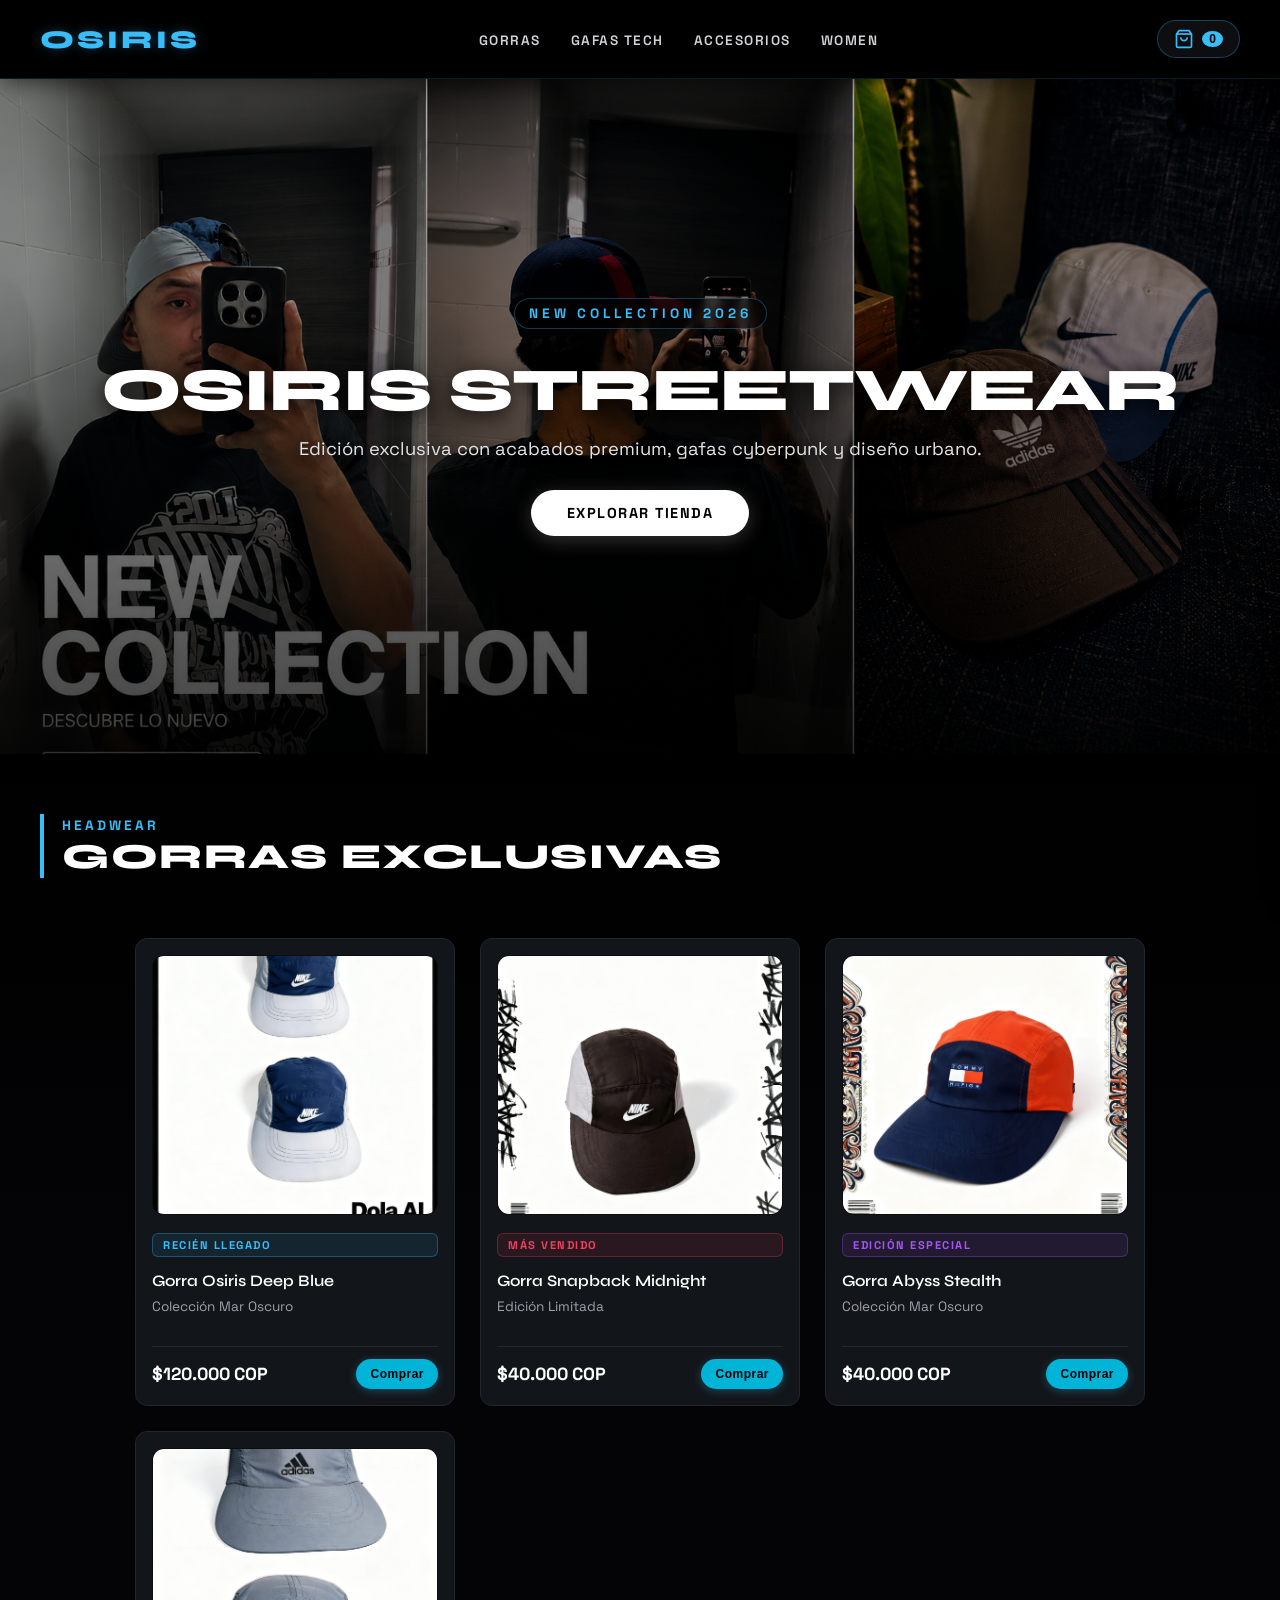
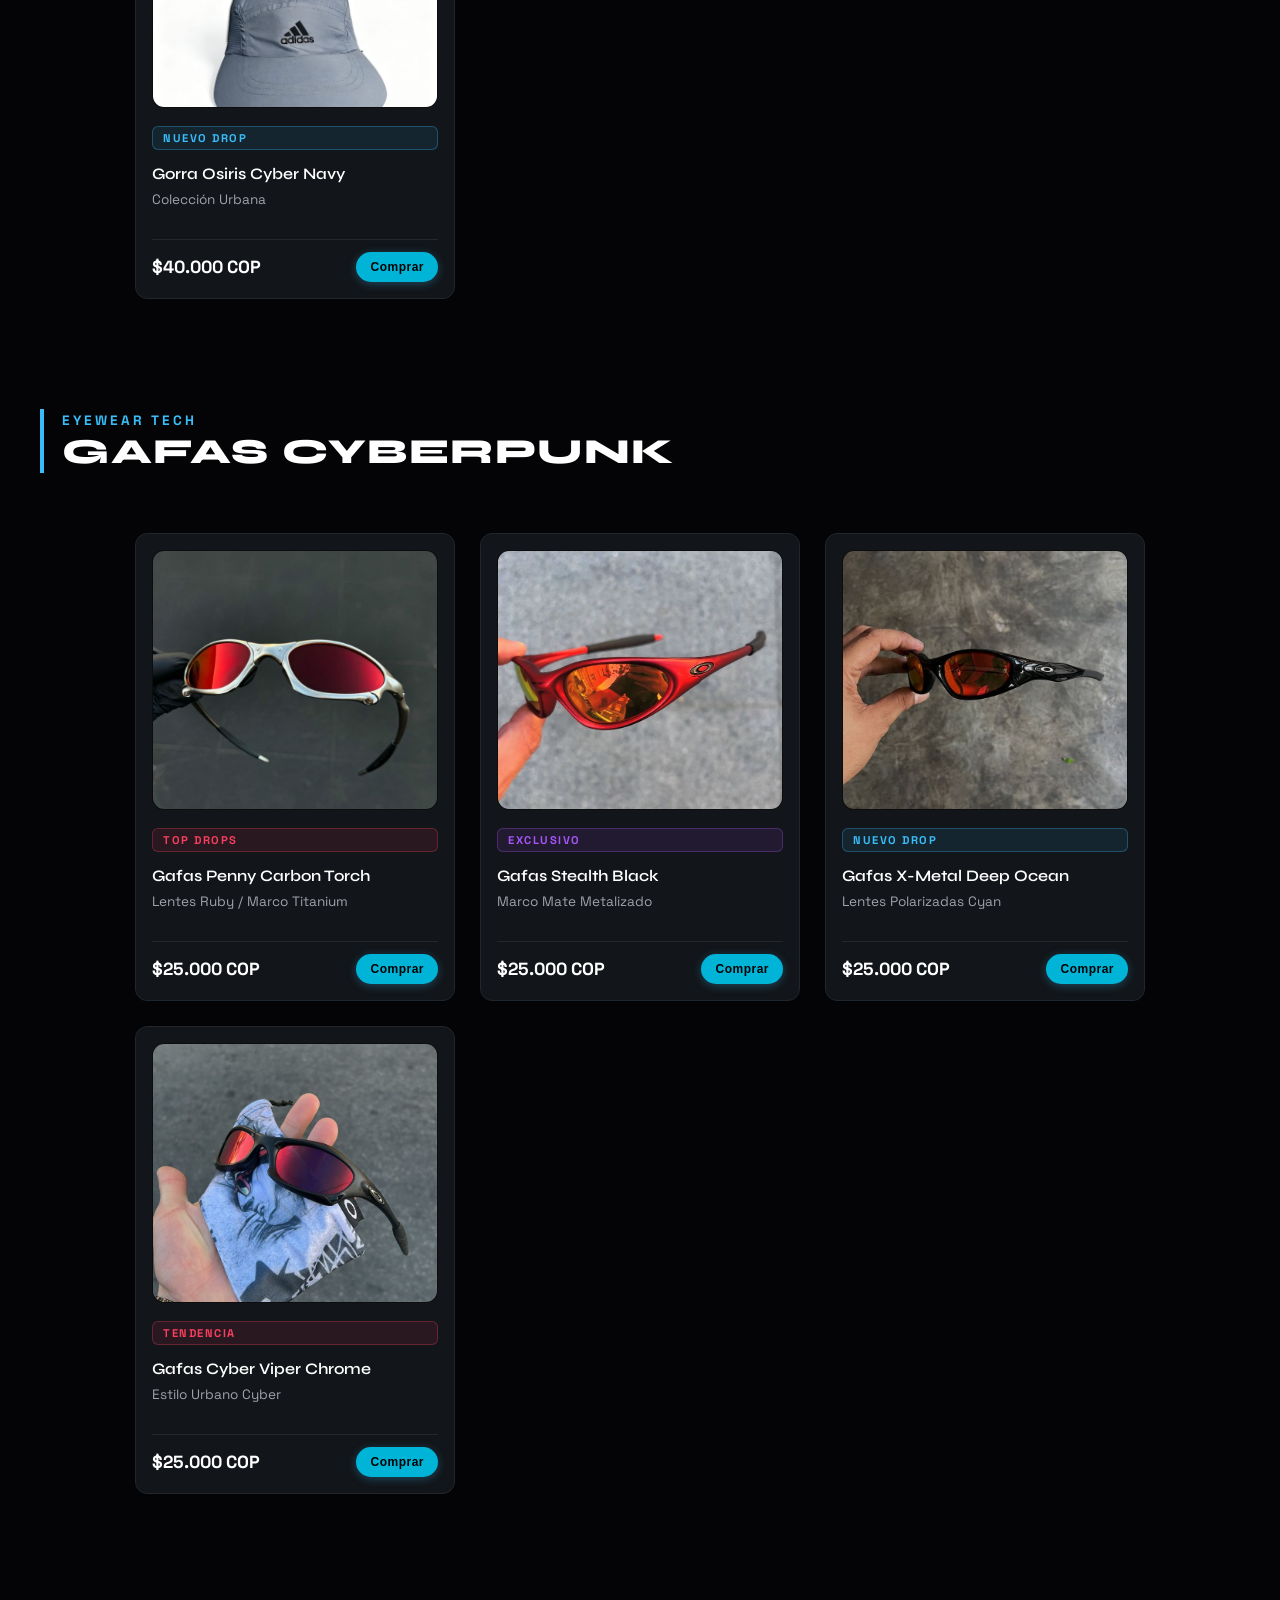
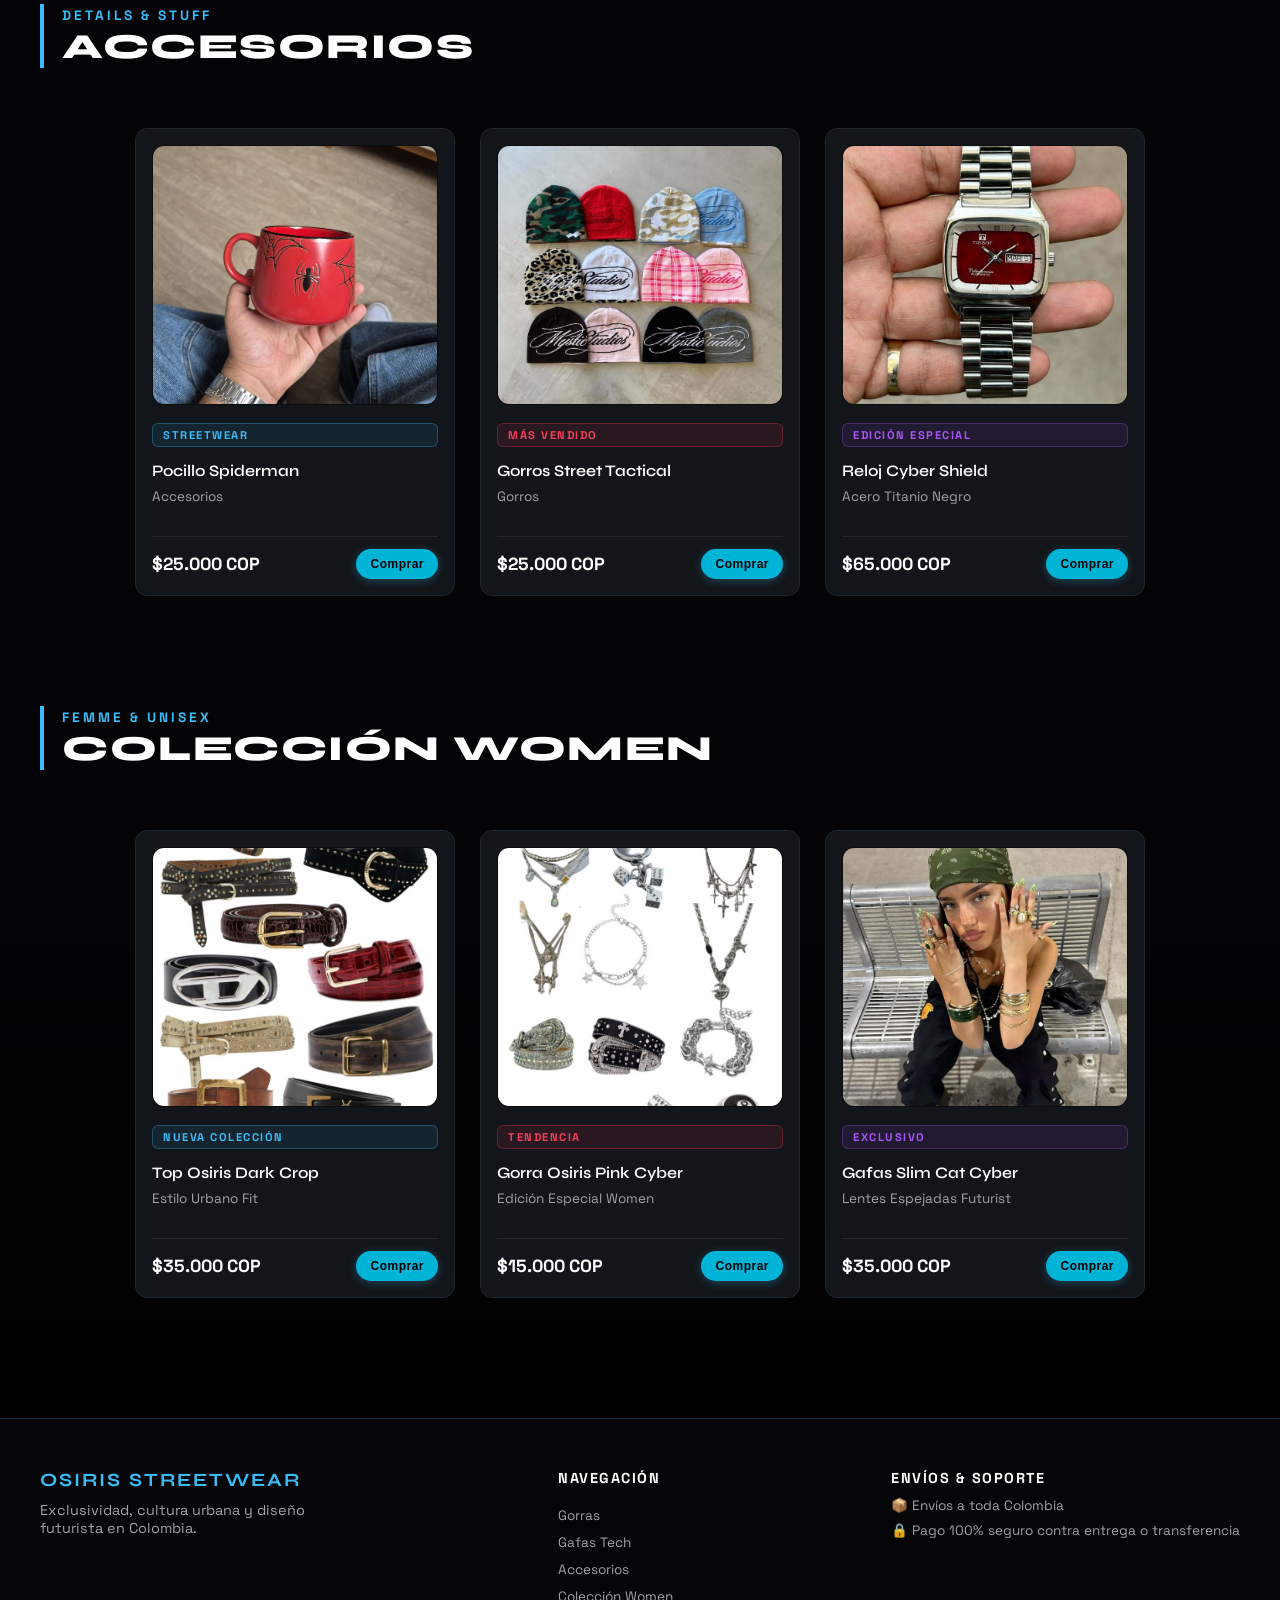
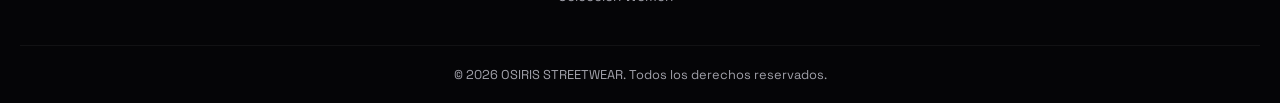
==== commit a987c7c3: "Update index.html" ====
--- a/index.html
+++ b/index.html
@@ -82,7 +82,7 @@
           <h3 class="product-name">Gorra Snapback Midnight</h3>
           <p class="product-category">Edición Limitada</p>
           <div class="product-footer">
-            <span class="product-price">$135.000 COP</span>
+            <span class="product-price">$40.000 COP</span>
             <button class="btn-buy" onclick="addToCart('gorra-02', 'Gorra Snapback Midnight', 135000, 'img/gorra 2.jpg')">
               Comprar
             </button>
@@ -98,7 +98,7 @@
           <h3 class="product-name">Gorra Abyss Stealth</h3>
           <p class="product-category">Colección Mar Oscuro</p>
           <div class="product-footer">
-            <span class="product-price">$150.000 COP</span>
+            <span class="product-price">$40.000 COP</span>
             <button class="btn-buy" onclick="addToCart('gorra-03', 'Gorra Abyss Stealth', 150000, 'img/gorra 3.jpg')">
               Comprar
             </button>
@@ -114,7 +114,7 @@
           <h3 class="product-name">Gorra Osiris Cyber Navy</h3>
           <p class="product-category">Colección Urbana</p>
           <div class="product-footer">
-            <span class="product-price">$125.000 COP</span>
+            <span class="product-price">$40.000 COP</span>
             <button class="btn-buy" onclick="addToCart('gorra-04', 'Gorra Osiris Cyber Navy', 125000, 'img/gorra 4.jpg')">
               Comprar
             </button>
@@ -244,39 +244,39 @@
       <div class="product-grid">
         <article class="product-card">
           <div class="product-image-box">
-            <img src="img/woman 1.jpg" alt="Top Osiris Dark Crop">
+            <img src="img/woman 1.jpg" alt=" cinturones vintage">
           </div>
           <span class="product-status">NUEVA COLECCIÓN</span>
           <h3 class="product-name">Top Osiris Dark Crop</h3>
           <p class="product-category">Estilo Urbano Fit</p>
           <div class="product-footer">
-            <span class="product-price">$95.000 COP</span>
+            <span class="product-price">$35.000 COP</span>
             <button class="btn-buy" onclick="addToCart('wom-01', 'Top Osiris Dark Crop', 95000, 'img/woman 1.jpg')">Comprar</button>
           </div>
         </article>
 
         <article class="product-card">
           <div class="product-image-box">
-            <img src="img/woman 2.jpg" alt="Gorra Osiris Pink Cyber">
+            <img src="img/woman 2.jpg" alt="accesorios de lujo ">
           </div>
           <span class="product-status status-hot">TENDENCIA</span>
           <h3 class="product-name">Gorra Osiris Pink Cyber</h3>
           <p class="product-category">Edición Especial Women</p>
           <div class="product-footer">
-            <span class="product-price">$125.000 COP</span>
+            <span class="product-price">$15.000 COP</span>
             <button class="btn-buy" onclick="addToCart('wom-02', 'Gorra Osiris Pink Cyber', 125000, 'img/woman 2.jpg')">Comprar</button>
           </div>
         </article>
 
         <article class="product-card">
           <div class="product-image-box">
-            <img src="img/woman 3.jpg" alt="Gafas Slim Cat Cyber">
+            <img src="img/woman 3.jpg" alt="accesorios ,pañoletas de lujo">
           </div>
           <span class="product-status status-special">EXCLUSIVO</span>
           <h3 class="product-name">Gafas Slim Cat Cyber</h3>
           <p class="product-category">Lentes Espejadas Futurist</p>
           <div class="product-footer">
-            <span class="product-price">$165.000 COP</span>
+            <span class="product-price">$35.000 COP</span>
             <button class="btn-buy" onclick="addToCart('wom-03', 'Gafas Slim Cat Cyber', 165000, 'img/woman 3.jpg')">Comprar</button>
           </div>
         </article>
@@ -368,4 +368,4 @@
   <!-- Scripts de la tienda -->
   <script src="js/carrito.js"></script>
 </body>
-</html>+</html>
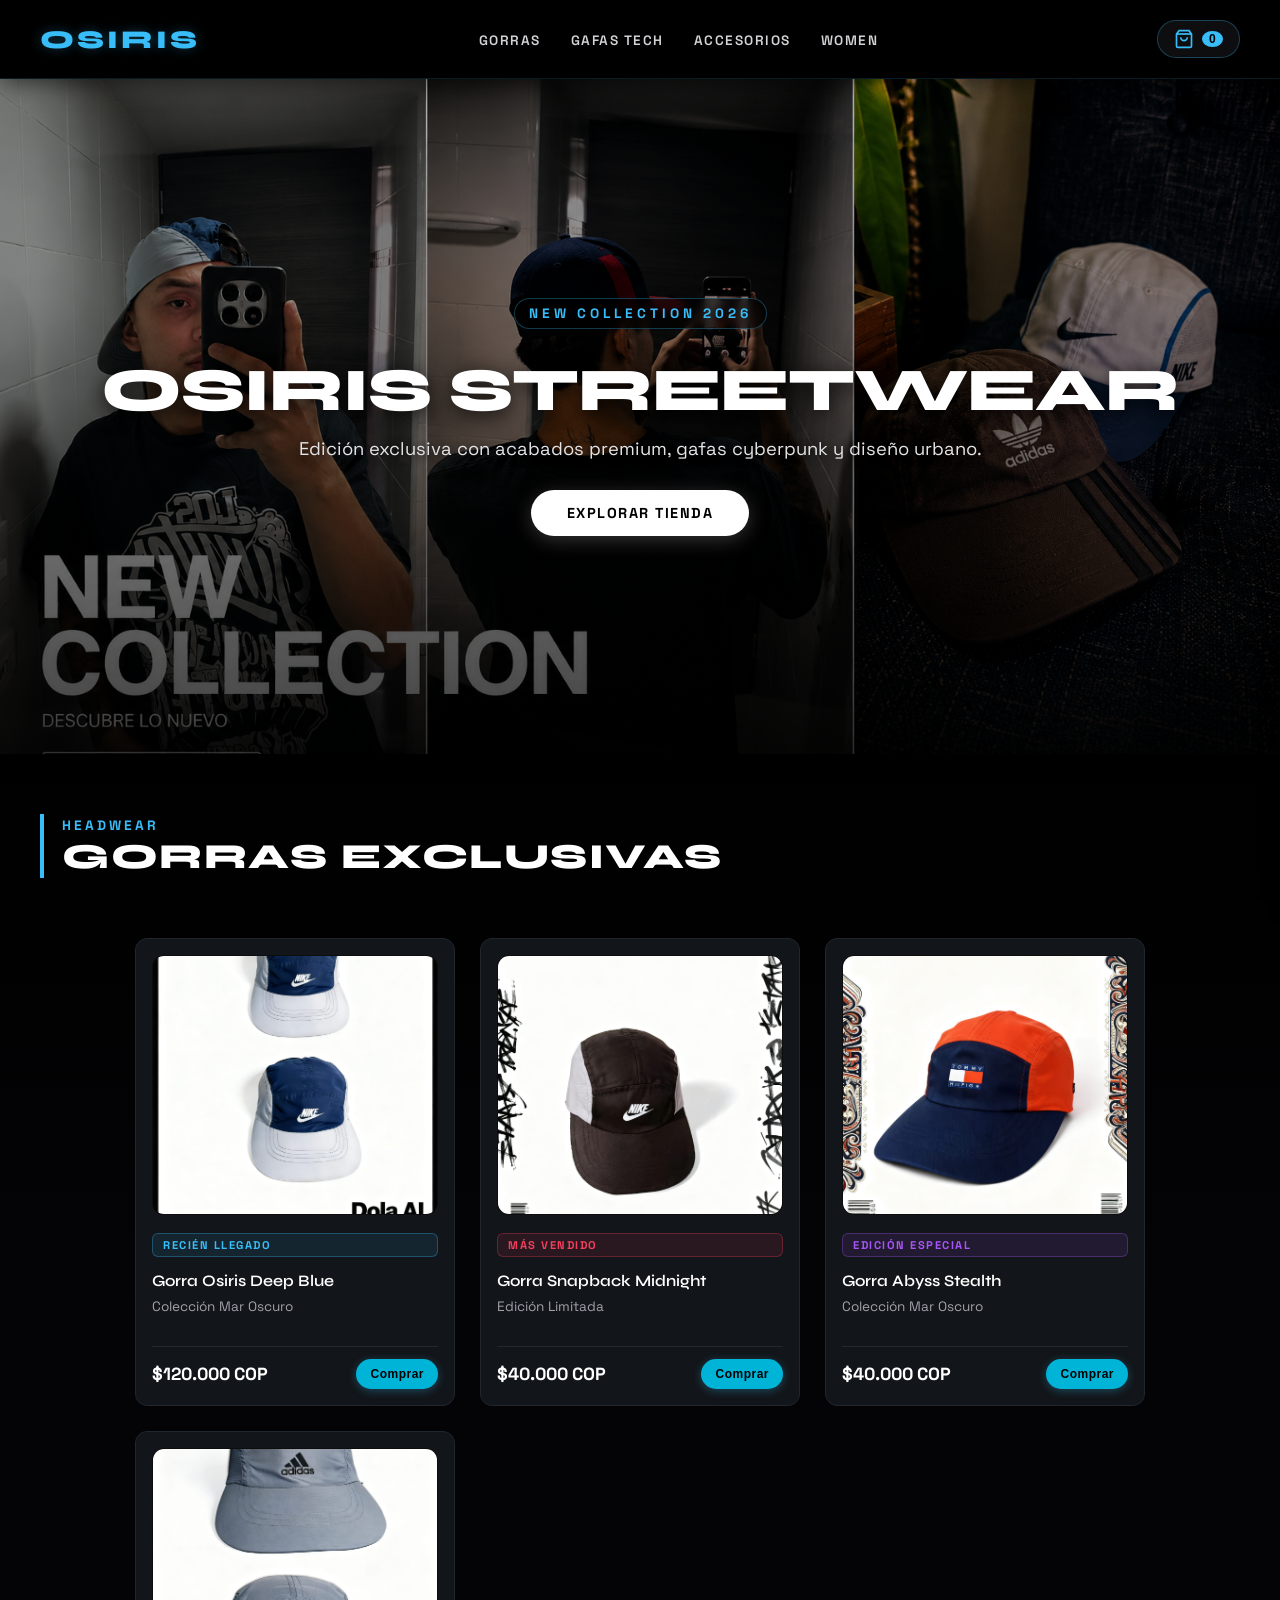
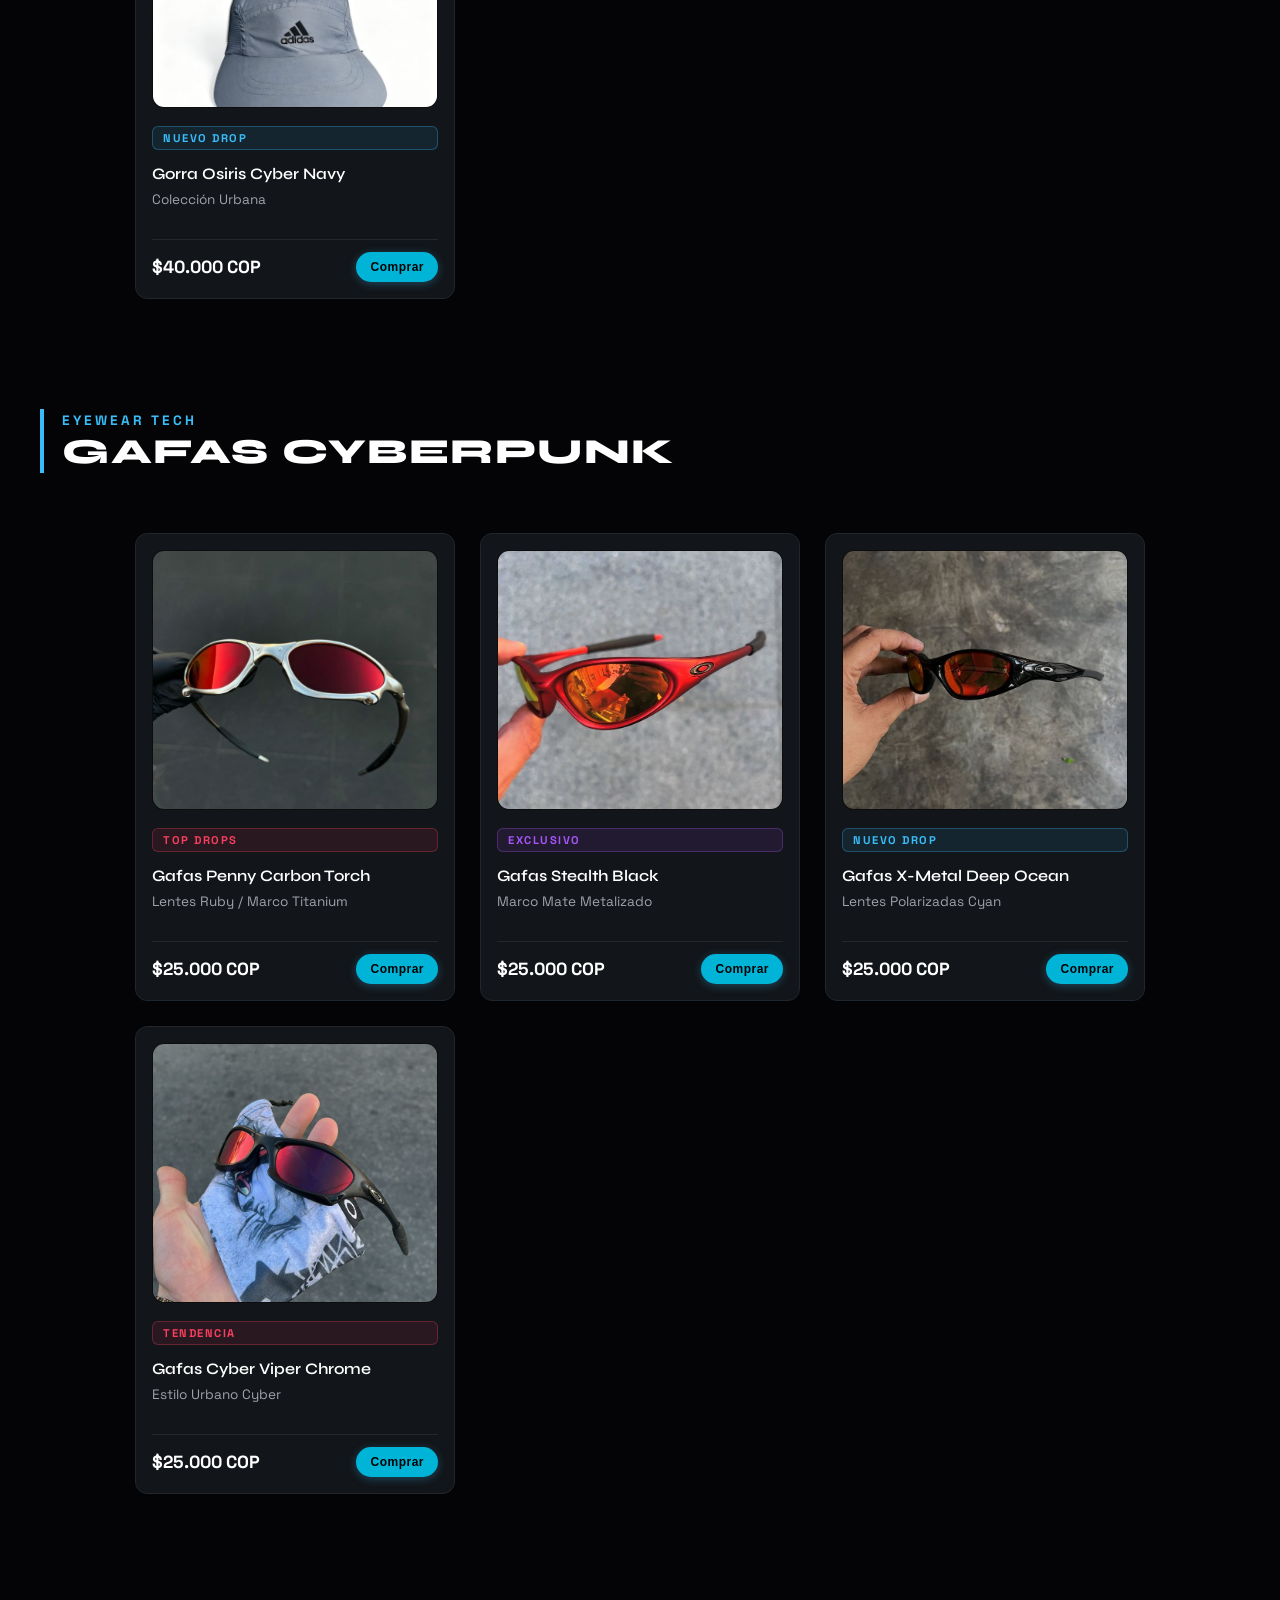
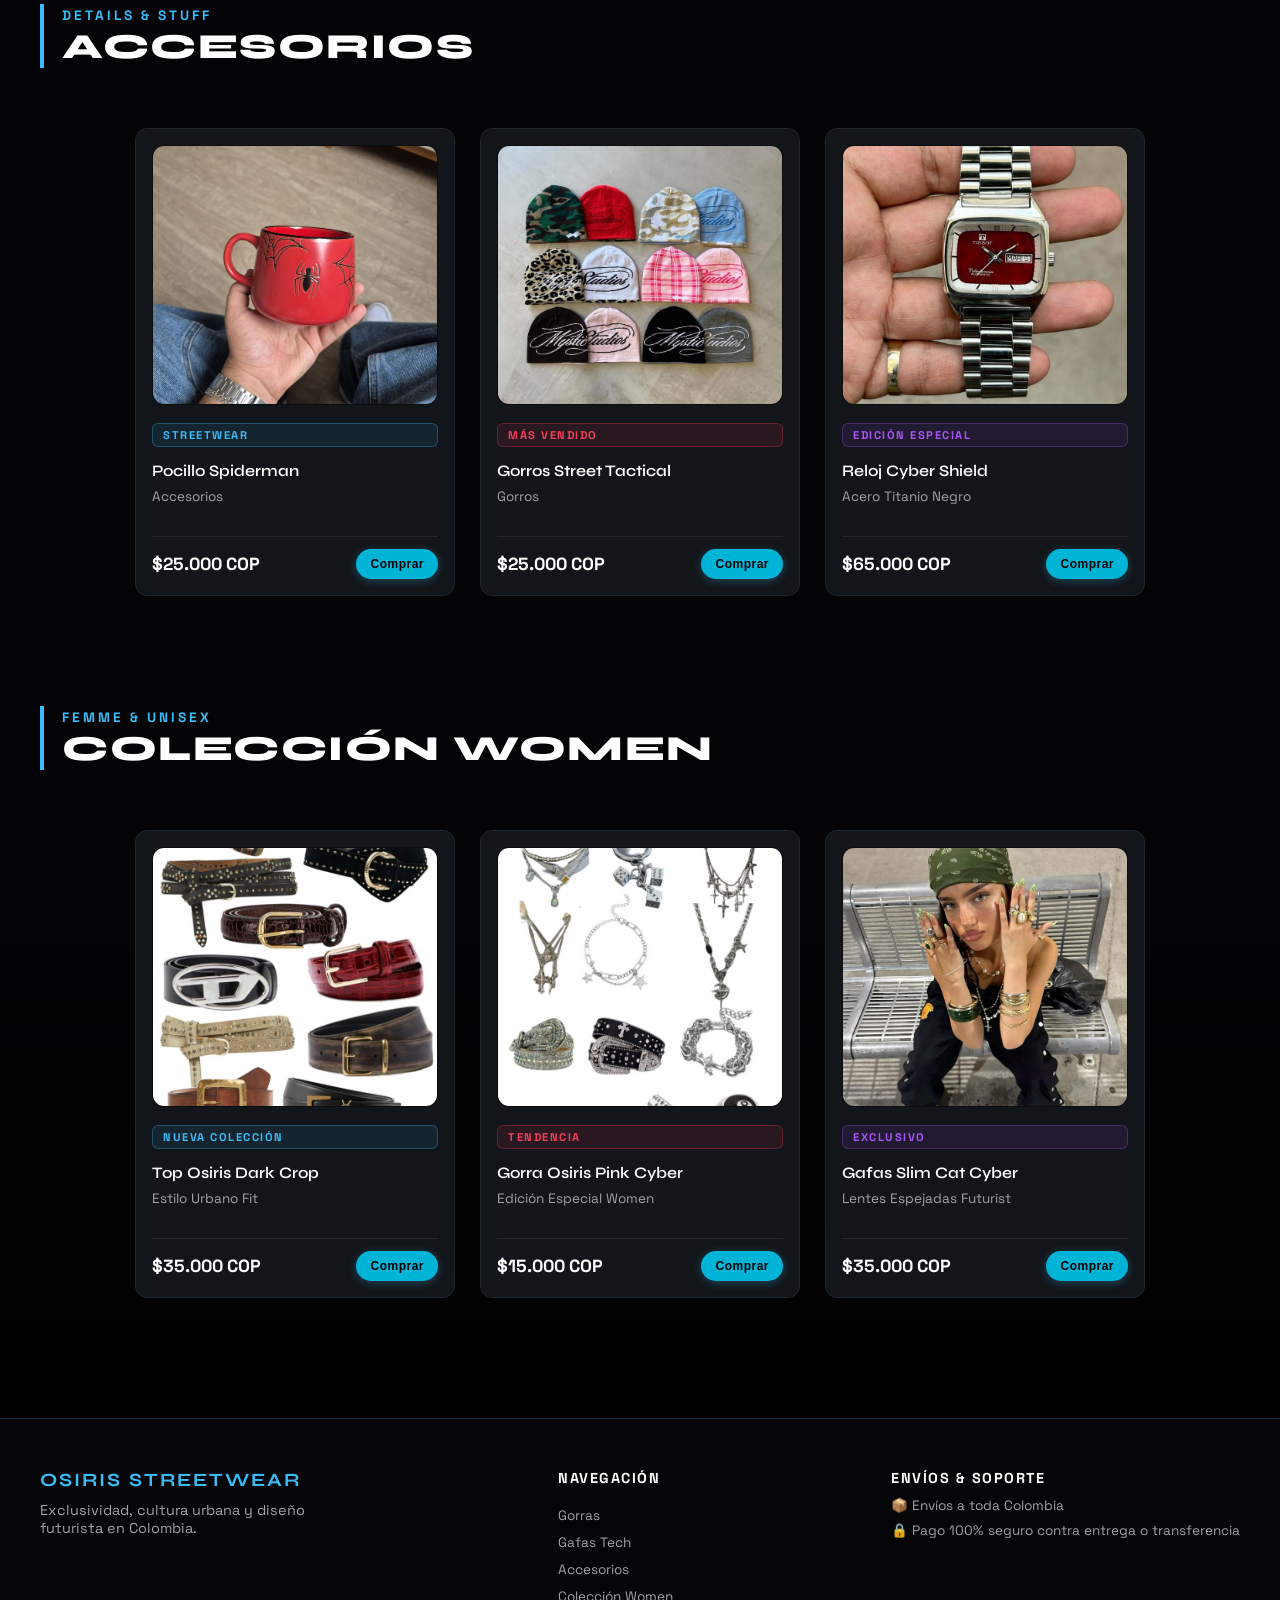
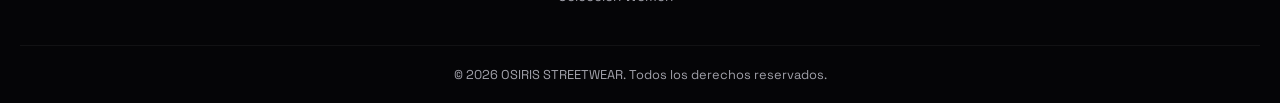
==== commit 493867b7: "Update index.html" ====
--- a/index.html
+++ b/index.html
@@ -83,7 +83,7 @@
           <p class="product-category">Edición Limitada</p>
           <div class="product-footer">
             <span class="product-price">$40.000 COP</span>
-            <button class="btn-buy" onclick="addToCart('gorra-02', 'Gorra Snapback Midnight', 135000, 'img/gorra 2.jpg')">
+            <button class="btn-buy" onclick="addToCart('gorra-02', 'Gorra Snapback Midnight', 40.000, 'img/gorra 2.jpg')">
               Comprar
             </button>
           </div>
@@ -99,7 +99,7 @@
           <p class="product-category">Colección Mar Oscuro</p>
           <div class="product-footer">
             <span class="product-price">$40.000 COP</span>
-            <button class="btn-buy" onclick="addToCart('gorra-03', 'Gorra Abyss Stealth', 150000, 'img/gorra 3.jpg')">
+            <button class="btn-buy" onclick="addToCart('gorra-03', 'Gorra Abyss Stealth', 40.000, 'img/gorra 3.jpg')">
               Comprar
             </button>
           </div>
@@ -115,7 +115,7 @@
           <p class="product-category">Colección Urbana</p>
           <div class="product-footer">
             <span class="product-price">$40.000 COP</span>
-            <button class="btn-buy" onclick="addToCart('gorra-04', 'Gorra Osiris Cyber Navy', 125000, 'img/gorra 4.jpg')">
+            <button class="btn-buy" onclick="addToCart('gorra-04', 'Gorra Osiris Cyber Navy', 40.000, 'img/gorra 4.jpg')">
               Comprar
             </button>
           </div>
@@ -251,7 +251,7 @@
           <p class="product-category">Estilo Urbano Fit</p>
           <div class="product-footer">
             <span class="product-price">$35.000 COP</span>
-            <button class="btn-buy" onclick="addToCart('wom-01', 'Top Osiris Dark Crop', 95000, 'img/woman 1.jpg')">Comprar</button>
+            <button class="btn-buy" onclick="addToCart('wom-01', 'Top Osiris Dark Crop', 35000, 'img/woman 1.jpg')">Comprar</button>
           </div>
         </article>
 
@@ -264,7 +264,7 @@
           <p class="product-category">Edición Especial Women</p>
           <div class="product-footer">
             <span class="product-price">$15.000 COP</span>
-            <button class="btn-buy" onclick="addToCart('wom-02', 'Gorra Osiris Pink Cyber', 125000, 'img/woman 2.jpg')">Comprar</button>
+            <button class="btn-buy" onclick="addToCart('wom-02', 'Gorra Osiris Pink Cyber', 15000, 'img/woman 2.jpg')">Comprar</button>
           </div>
         </article>
 
@@ -277,7 +277,7 @@
           <p class="product-category">Lentes Espejadas Futurist</p>
           <div class="product-footer">
             <span class="product-price">$35.000 COP</span>
-            <button class="btn-buy" onclick="addToCart('wom-03', 'Gafas Slim Cat Cyber', 165000, 'img/woman 3.jpg')">Comprar</button>
+            <button class="btn-buy" onclick="addToCart('wom-03', 'Gafas Slim Cat Cyber', 35000, 'img/woman 3.jpg')">Comprar</button>
           </div>
         </article>
       </div>
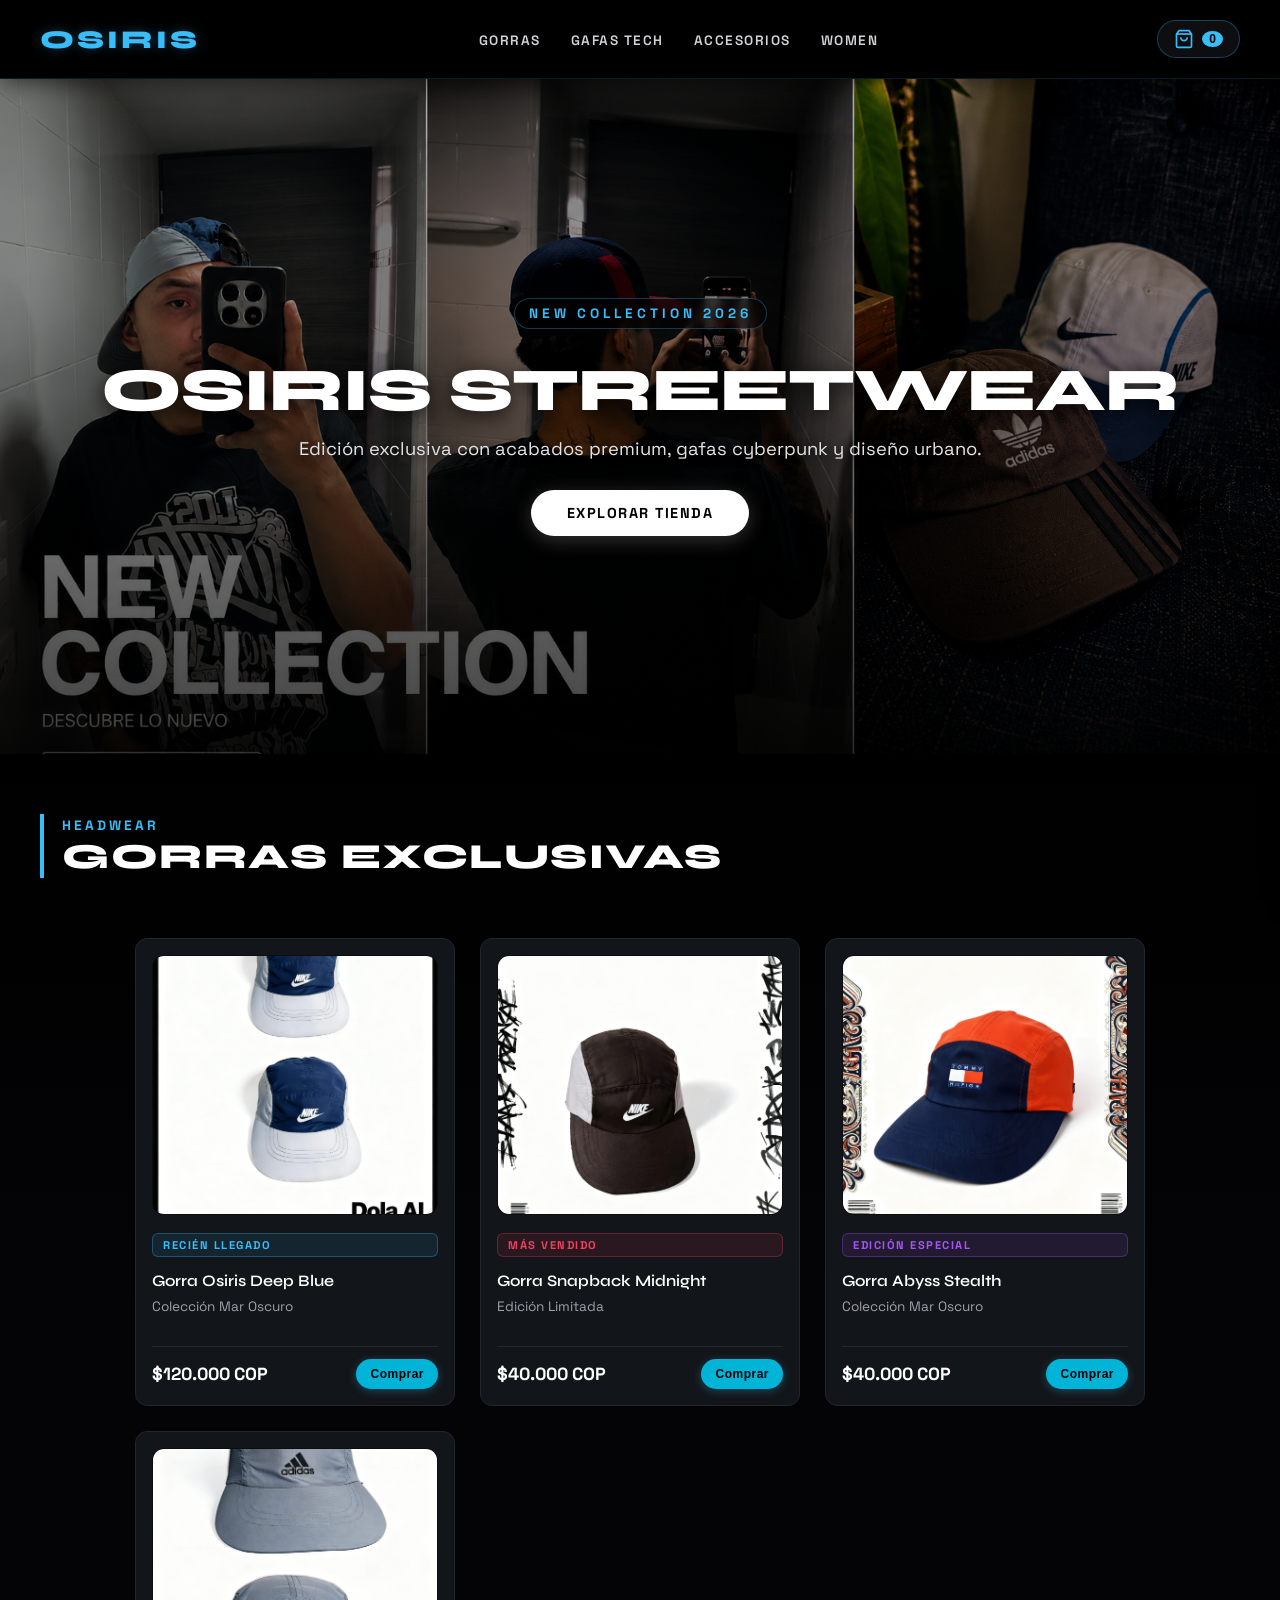
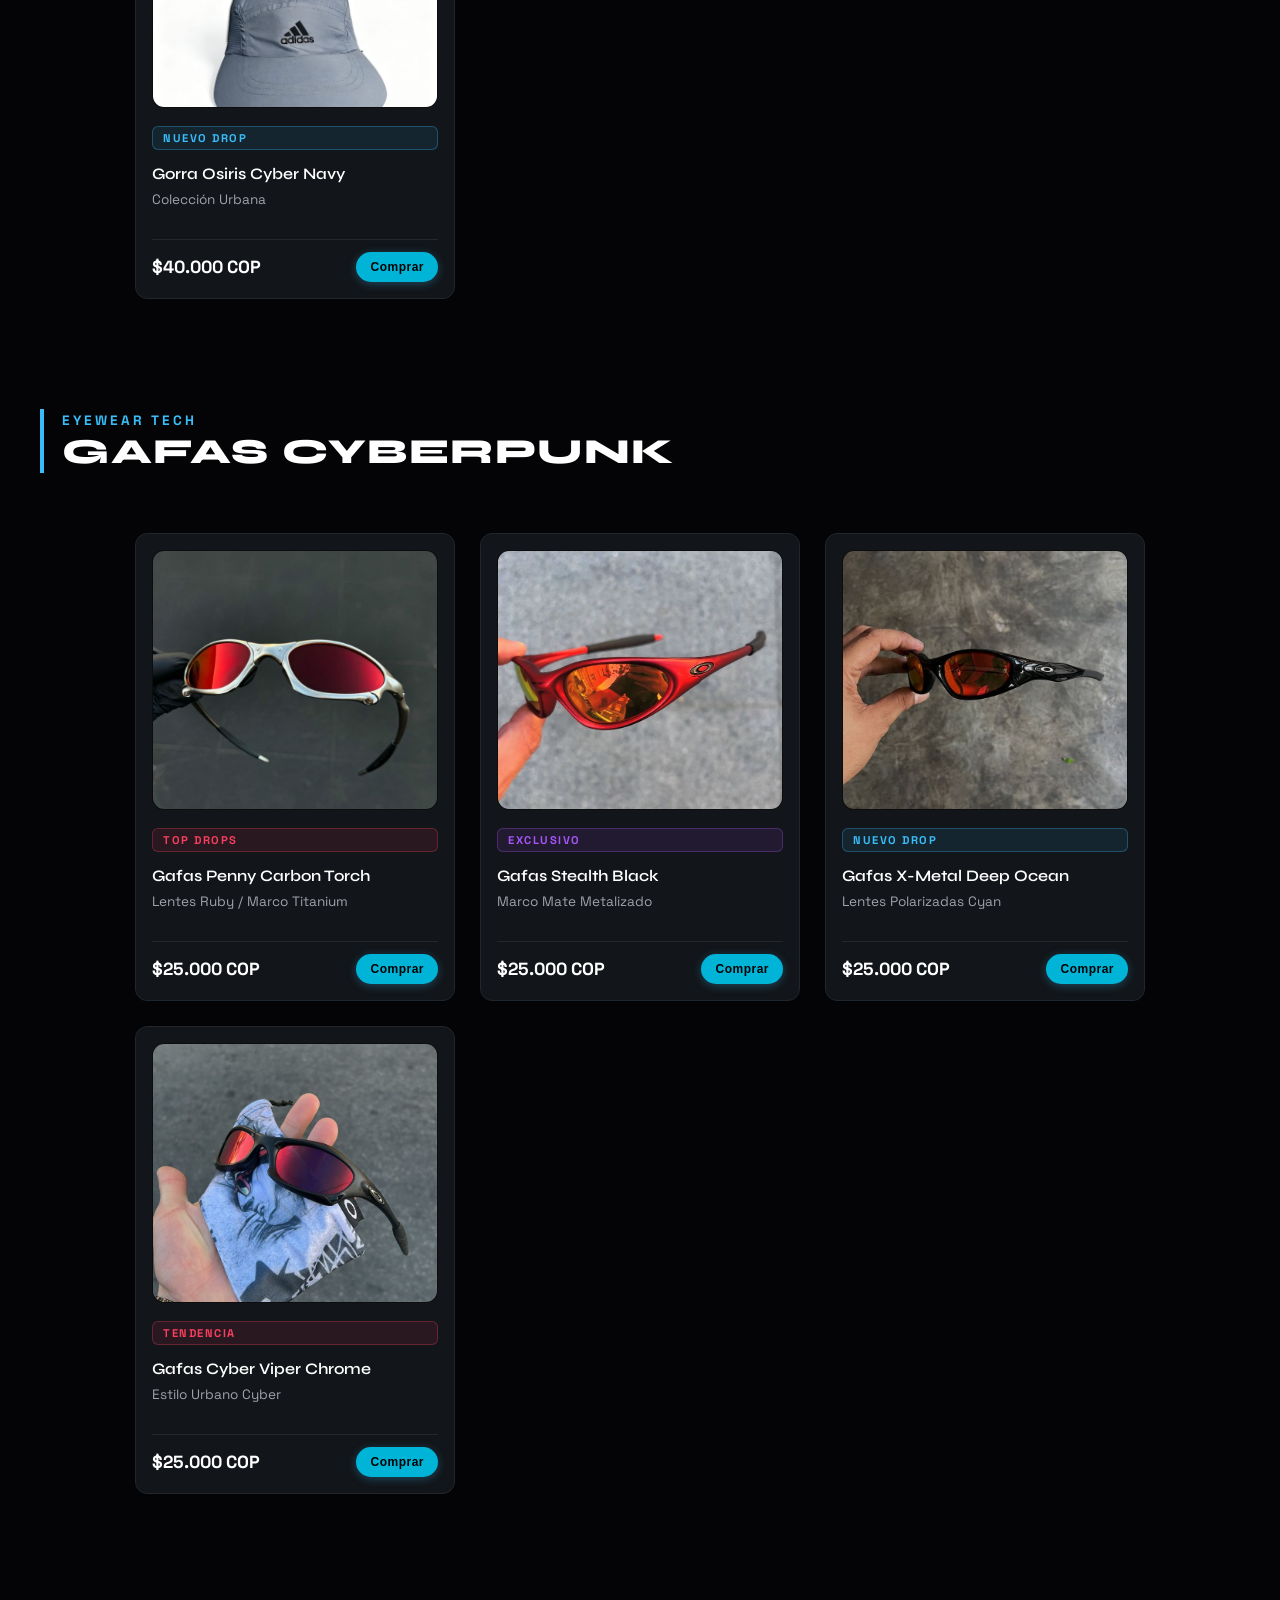
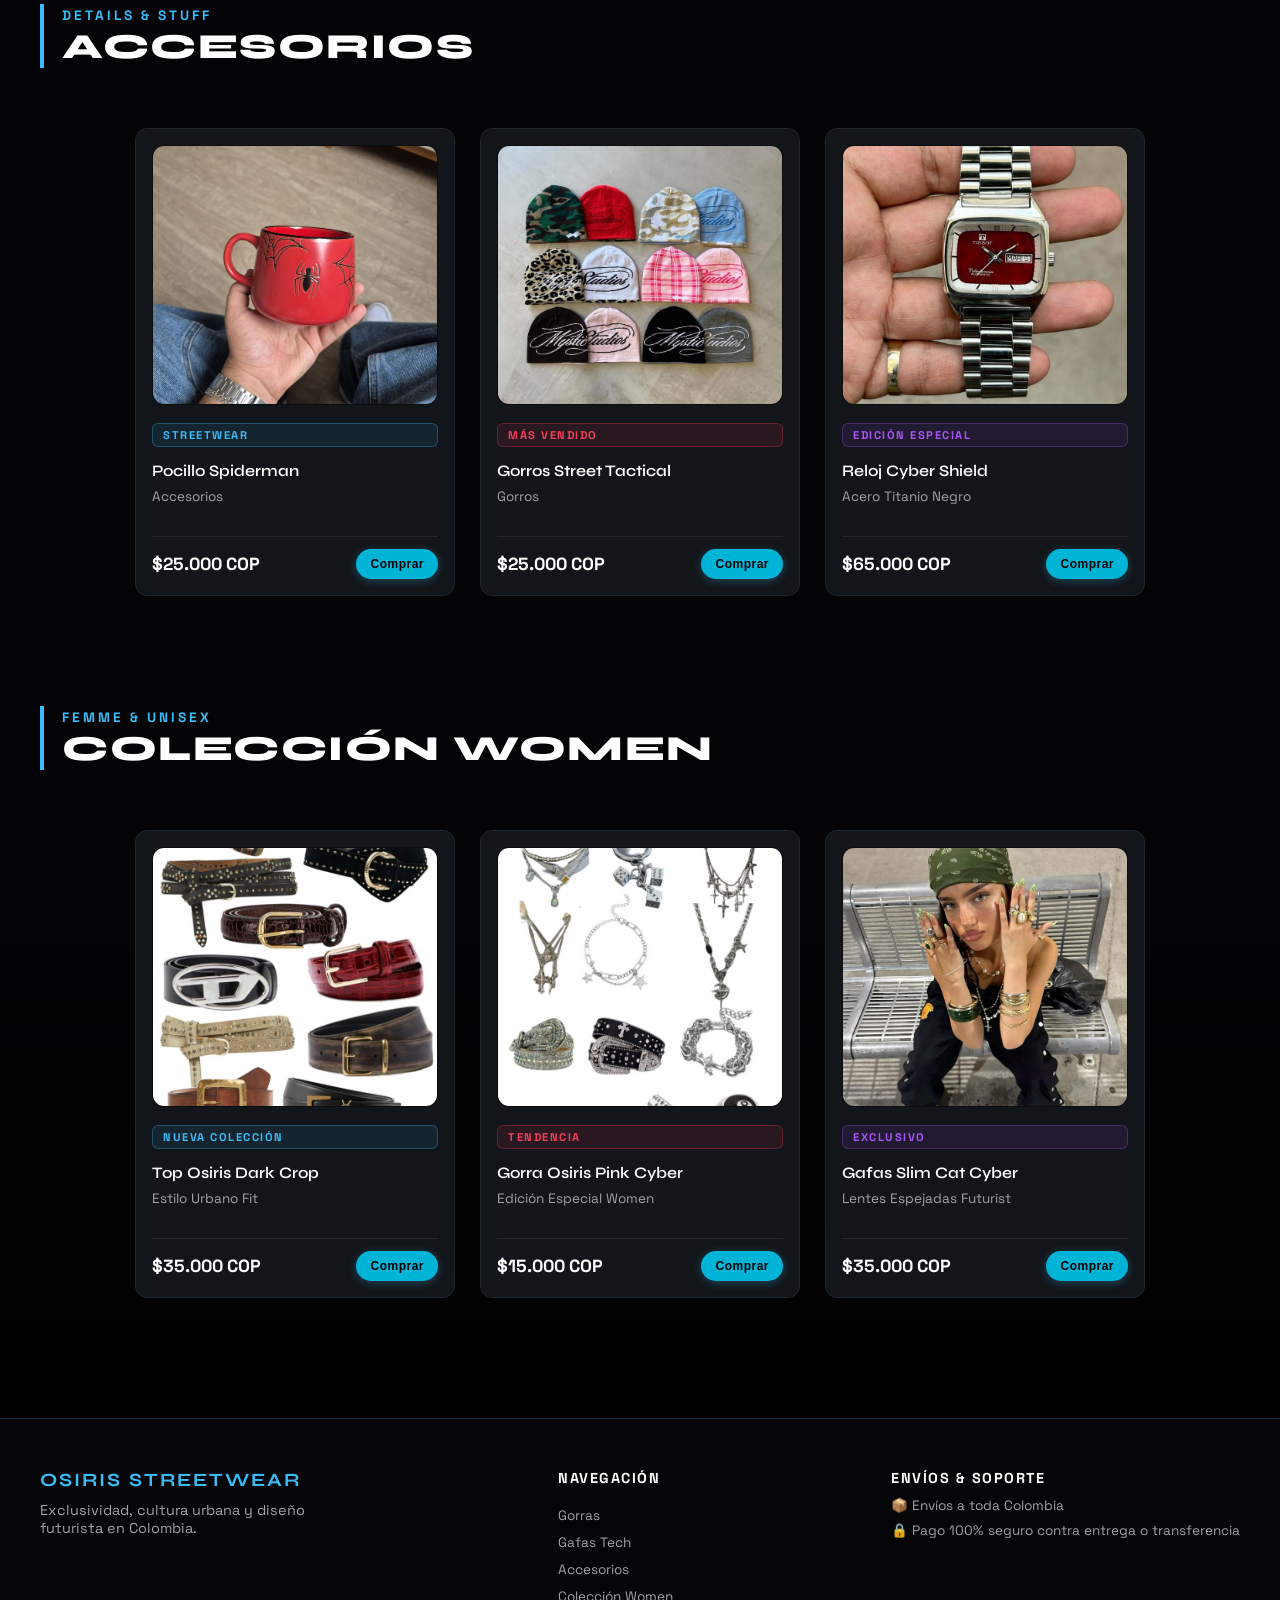
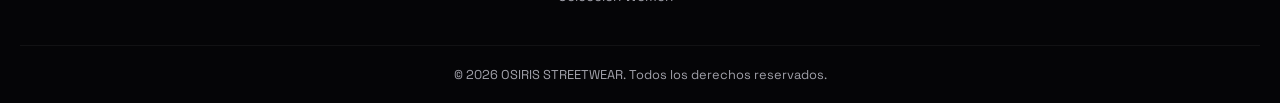
==== commit 34418145: "Update index.html" ====
--- a/index.html
+++ b/index.html
@@ -67,7 +67,7 @@
           <p class="product-category">Colección Mar Oscuro</p>
           <div class="product-footer">
             <span class="product-price">$120.000 COP</span>
-            <button class="btn-buy" onclick="addToCart('gorra-01', 'Gorra Osiris Deep Blue', 120000, 'img/gorra 1.jpg')">
+            <button class="btn-buy" onclick="addToCart('gorra-01', 'Gorra Osiris Deep Blue', 40000, 'img/gorra 1.jpg')">
               Comprar
             </button>
           </div>
@@ -83,7 +83,7 @@
           <p class="product-category">Edición Limitada</p>
           <div class="product-footer">
             <span class="product-price">$40.000 COP</span>
-            <button class="btn-buy" onclick="addToCart('gorra-02', 'Gorra Snapback Midnight', 40.000, 'img/gorra 2.jpg')">
+            <button class="btn-buy" onclick="addToCart('gorra-02', 'Gorra Snapback Midnight', 40000, 'img/gorra 2.jpg')">
               Comprar
             </button>
           </div>
@@ -99,7 +99,7 @@
           <p class="product-category">Colección Mar Oscuro</p>
           <div class="product-footer">
             <span class="product-price">$40.000 COP</span>
-            <button class="btn-buy" onclick="addToCart('gorra-03', 'Gorra Abyss Stealth', 40.000, 'img/gorra 3.jpg')">
+            <button class="btn-buy" onclick="addToCart('gorra-03', 'Gorra Abyss Stealth', 40000, 'img/gorra 3.jpg')">
               Comprar
             </button>
           </div>
@@ -115,7 +115,7 @@
           <p class="product-category">Colección Urbana</p>
           <div class="product-footer">
             <span class="product-price">$40.000 COP</span>
-            <button class="btn-buy" onclick="addToCart('gorra-04', 'Gorra Osiris Cyber Navy', 40.000, 'img/gorra 4.jpg')">
+            <button class="btn-buy" onclick="addToCart('gorra-04', 'Gorra Osiris Cyber Navy', 40000, 'img/gorra 4.jpg')">
               Comprar
             </button>
           </div>
